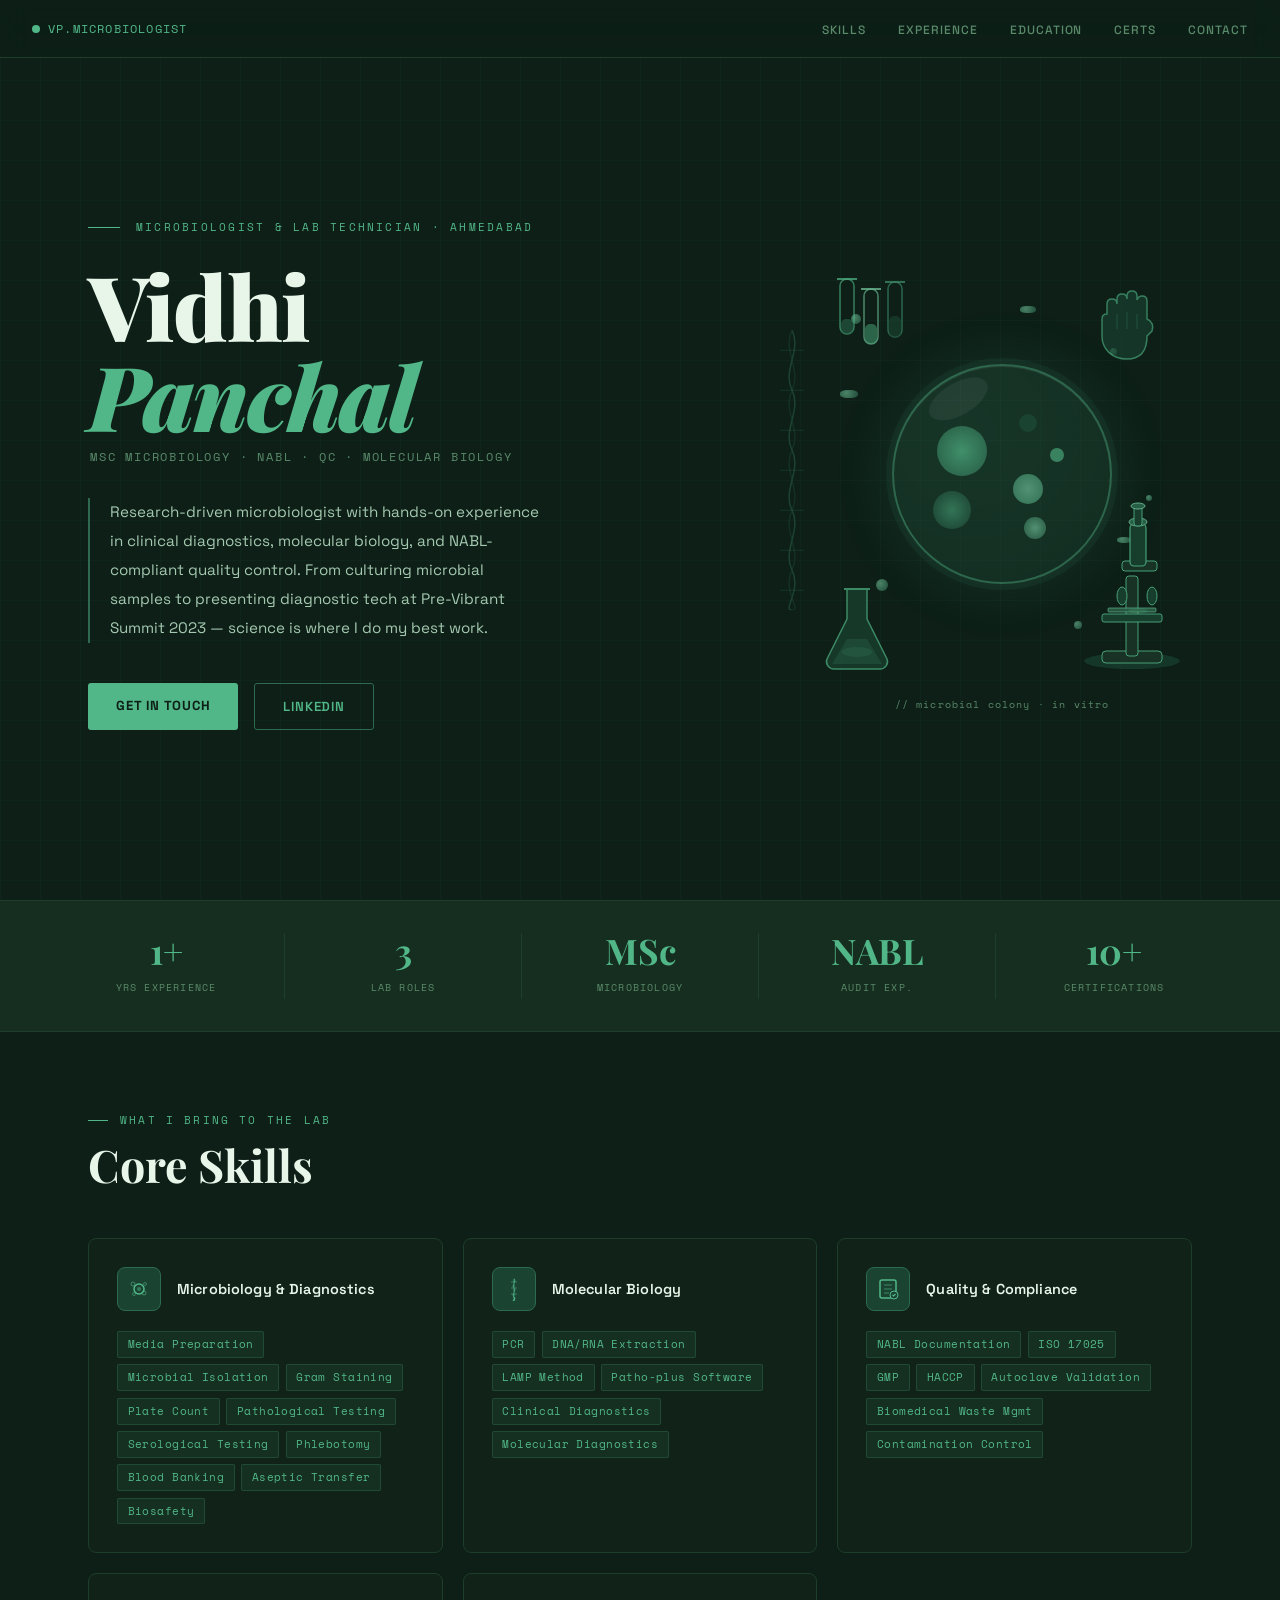
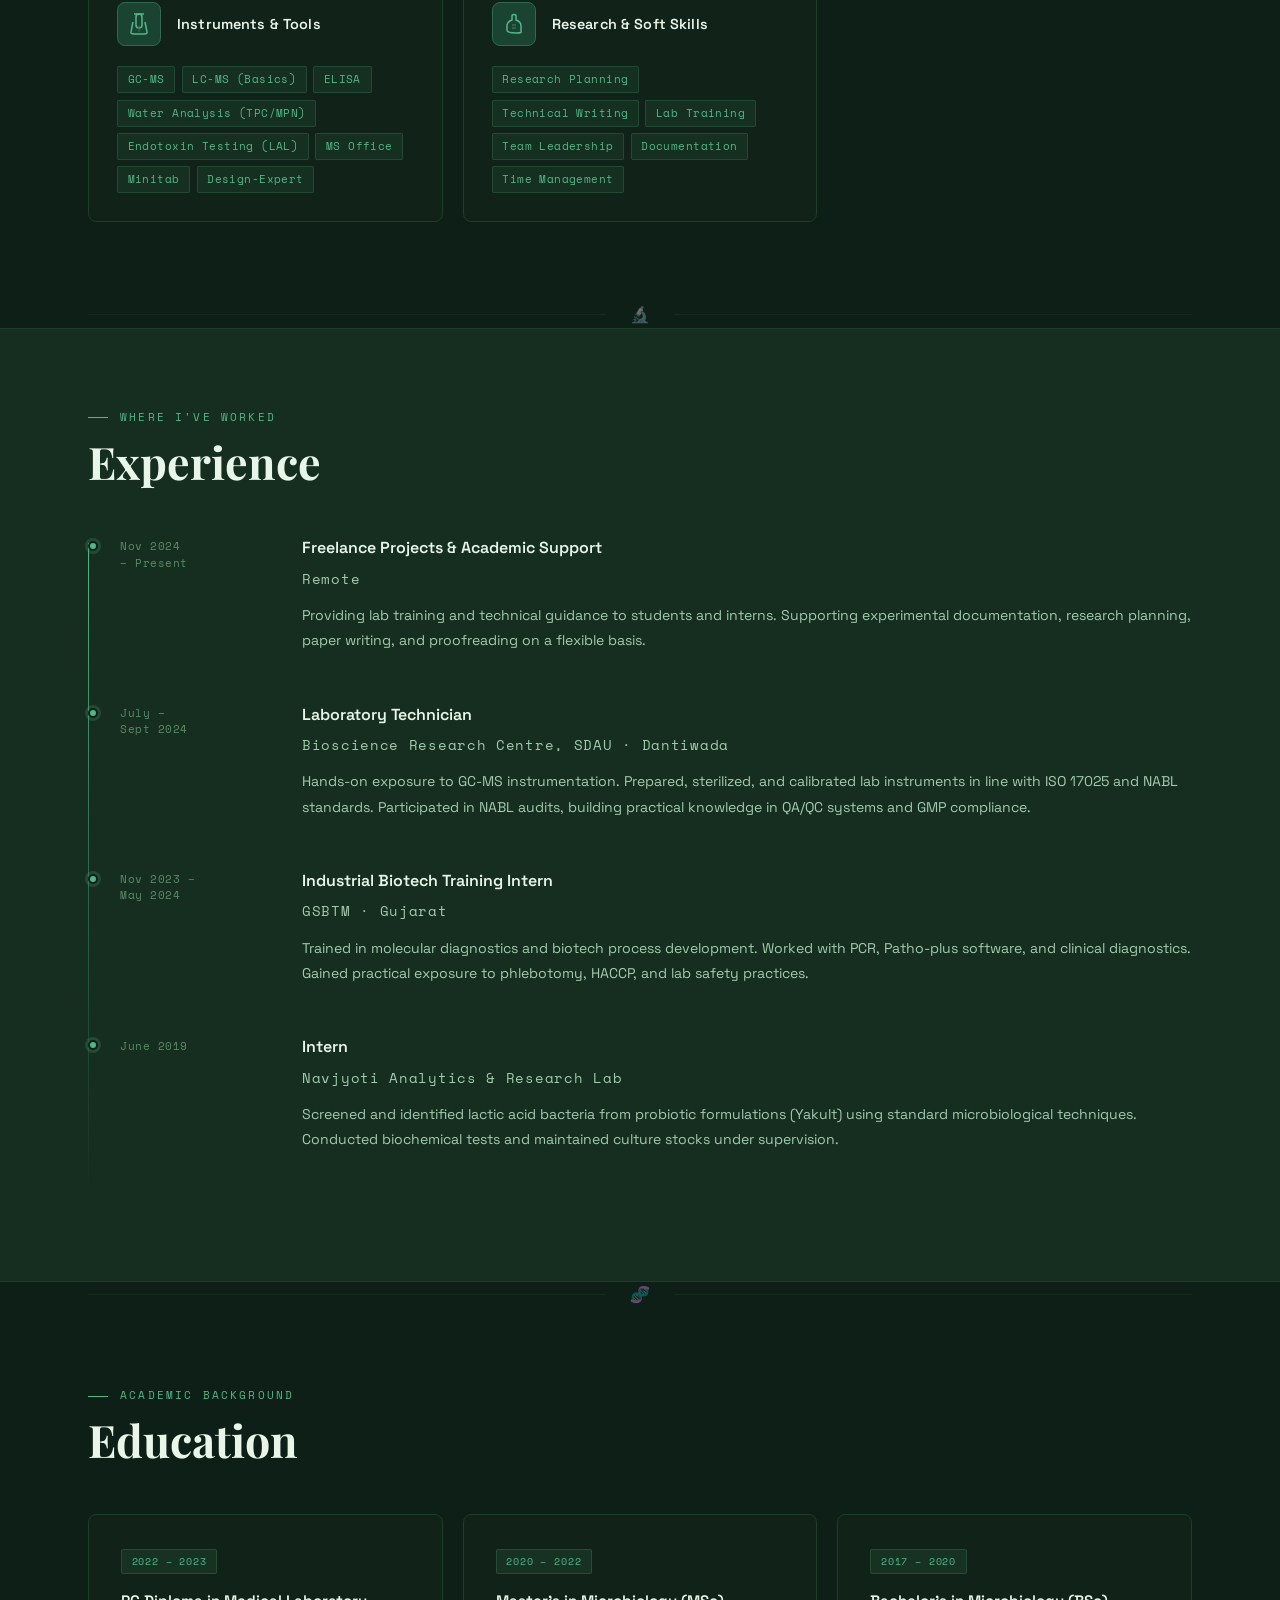
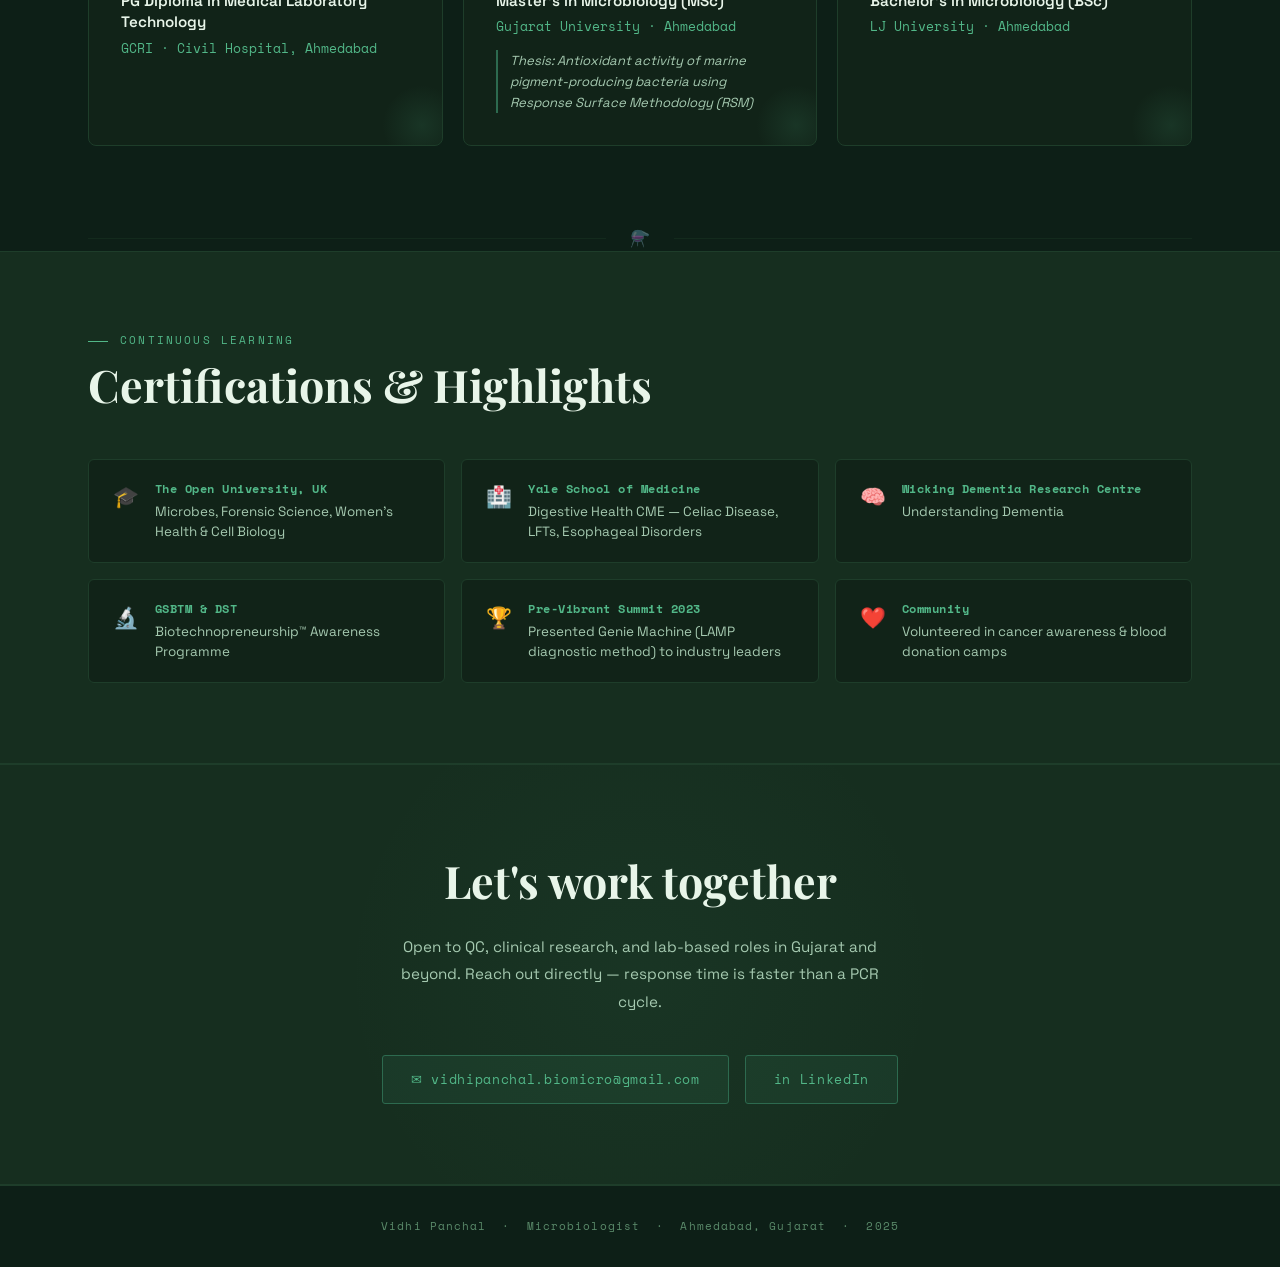
==== index.html @ 74fc14da "Rename Index.html to index.html" ====
<!DOCTYPE html>
<html lang="en">
<head>
  <meta charset="UTF-8" />
  <meta name="viewport" content="width=device-width, initial-scale=1.0"/>
  <title>Vidhi Panchal | Microbiologist</title>
  <link href="https://fonts.googleapis.com/css2?family=Playfair+Display:ital,wght@0,700;0,900;1,700&family=Space+Grotesk:wght@300;400;500;600&family=Space+Mono:wght@400;700&display=swap" rel="stylesheet"/>
  <style>
    *, *::before, *::after { box-sizing: border-box; margin: 0; padding: 0; }

    :root {
      --bg: #0D1F17;
      --bg2: #112318;
      --surface: #162E1F;
      --surface2: #1C3828;
      --ink: #E8F5E9;
      --ink-soft: #A5C9B0;
      --ink-muted: #5A8A6A;
      --accent: #52B788;
      --accent-bright: #74C69D;
      --accent-dim: #2D6A4F;
      --accent-pale: #1B4332;
      --gold: #B8860B;
      --rule: #1E3D2A;
      --mono: 'Space Mono', monospace;
      --serif: 'Playfair Display', serif;
      --sans: 'Space Grotesk', sans-serif;
    }

    html { scroll-behavior: smooth; }

    body {
      font-family: var(--sans);
      background: var(--bg);
      color: var(--ink);
      line-height: 1.6;
      font-size: 16px;
      overflow-x: hidden;
    }

    /* ── MICROSCOPE GRID BACKGROUND ── */
    body::before {
      content: '';
      position: fixed;
      inset: 0;
      background-image:
        linear-gradient(rgba(82,183,136,0.04) 1px, transparent 1px),
        linear-gradient(90deg, rgba(82,183,136,0.04) 1px, transparent 1px);
      background-size: 40px 40px;
      pointer-events: none;
      z-index: 0;
    }

    * { position: relative; z-index: 1; }

    /* ── NAV ── */
    nav {
      position: fixed;
      top: 0; left: 0; right: 0;
      z-index: 200;
      background: rgba(13, 31, 23, 0.92);
      backdrop-filter: blur(16px);
      border-bottom: 1px solid var(--rule);
      padding: 0 2rem;
      height: 58px;
      display: flex;
      align-items: center;
      justify-content: space-between;
    }

    .nav-logo {
      font-family: var(--mono);
      font-size: 0.75rem;
      color: var(--accent);
      letter-spacing: 0.1em;
      display: flex;
      align-items: center;
      gap: 0.5rem;
    }

    .nav-logo-dot {
      width: 8px; height: 8px;
      border-radius: 50%;
      background: var(--accent);
      animation: blink 2s ease-in-out infinite;
    }

    @keyframes blink {
      0%,100% { opacity: 1; }
      50% { opacity: 0.2; }
    }

    .nav-links {
      display: flex;
      gap: 2rem;
      list-style: none;
    }

    .nav-links a {
      font-size: 0.75rem;
      font-weight: 500;
      color: var(--ink-muted);
      text-decoration: none;
      letter-spacing: 0.08em;
      text-transform: uppercase;
      transition: color 0.2s;
    }

    .nav-links a:hover { color: var(--accent); }

    /* ── HERO ── */
    .hero {
      min-height: 100vh;
      display: flex;
      align-items: center;
      padding: 7rem 3rem 4rem;
      max-width: 1200px;
      margin: 0 auto;
      gap: 5rem;
    }

    .hero-left { flex: 1; }

    .hero-eyebrow {
      font-family: var(--mono);
      font-size: 0.7rem;
      color: var(--accent);
      letter-spacing: 0.2em;
      text-transform: uppercase;
      margin-bottom: 1.5rem;
      display: flex;
      align-items: center;
      gap: 1rem;
    }

    .hero-eyebrow-line {
      width: 32px; height: 1px;
      background: var(--accent);
    }

    .hero h1 {
      font-family: var(--serif);
      font-size: clamp(3.5rem, 7vw, 6rem);
      line-height: 1.0;
      color: var(--ink);
      margin-bottom: 0.5rem;
      letter-spacing: -0.02em;
      font-weight: 900;
    }

    .hero h1 em {
      font-style: italic;
      color: var(--accent);
    }

    .hero-subtitle {
      font-family: var(--mono);
      font-size: 0.75rem;
      color: var(--ink-muted);
      letter-spacing: 0.15em;
      text-transform: uppercase;
      margin-bottom: 2rem;
      padding-left: 2px;
    }

    .hero-bio {
      font-size: 0.95rem;
      color: var(--ink-soft);
      max-width: 460px;
      line-height: 1.9;
      margin-bottom: 2.5rem;
      border-left: 2px solid var(--accent-dim);
      padding-left: 1.25rem;
    }

    .hero-cta {
      display: flex;
      gap: 1rem;
      flex-wrap: wrap;
    }

    .btn-primary {
      background: var(--accent);
      color: #0D1F17;
      padding: 0.75rem 1.75rem;
      border-radius: 3px;
      text-decoration: none;
      font-size: 0.82rem;
      font-weight: 700;
      letter-spacing: 0.06em;
      text-transform: uppercase;
      transition: background 0.2s, transform 0.15s;
    }

    .btn-primary:hover { background: var(--accent-bright); transform: translateY(-2px); }

    .btn-ghost {
      border: 1.5px solid var(--accent-dim);
      color: var(--accent);
      padding: 0.75rem 1.75rem;
      border-radius: 3px;
      text-decoration: none;
      font-size: 0.82rem;
      font-weight: 600;
      letter-spacing: 0.06em;
      text-transform: uppercase;
      transition: border-color 0.2s, background 0.2s;
    }

    .btn-ghost:hover { border-color: var(--accent); background: rgba(82,183,136,0.08); }

    /* ── HERO RIGHT - LAB SCENE ── */
    .hero-right {
      flex: 0 0 380px;
      display: flex;
      align-items: center;
      justify-content: center;
    }

    .lab-scene {
      width: 360px;
      height: 420px;
      position: relative;
    }

    /* ── FLOATING BACTERIA ── */
    .bacteria-field {
      position: absolute;
      inset: 0;
      pointer-events: none;
    }

    .bact {
      position: absolute;
      border-radius: 50%;
      background: radial-gradient(circle at 35% 35%, var(--accent-bright), var(--accent-dim));
      opacity: 0.6;
      animation: floatBact linear infinite;
    }

    @keyframes floatBact {
      0%   { transform: translate(0,0) rotate(0deg); }
      25%  { transform: translate(8px,-12px) rotate(90deg); }
      50%  { transform: translate(-6px,-20px) rotate(180deg); }
      75%  { transform: translate(-10px,-8px) rotate(270deg); }
      100% { transform: translate(0,0) rotate(360deg); }
    }

    /* Cocci (round) */
    .bact-cocci { border-radius: 50%; }
    /* Bacilli (rod-shaped) */
    .bact-bacilli { border-radius: 40%; }

    /* ── MAIN PETRI ── */
    .petri-main {
      position: absolute;
      top: 50%; left: 50%;
      transform: translate(-50%, -50%);
      width: 220px; height: 220px;
    }

    .petri-glass {
      width: 220px; height: 220px;
      border-radius: 50%;
      background: radial-gradient(circle at 35% 30%,
        rgba(82,183,136,0.15),
        rgba(45,106,79,0.25) 50%,
        rgba(27,67,50,0.4));
      border: 2px solid rgba(82,183,136,0.4);
      box-shadow:
        0 0 0 6px rgba(82,183,136,0.06),
        0 0 60px rgba(82,183,136,0.15),
        inset 0 1px 0 rgba(255,255,255,0.08);
      position: relative;
      overflow: hidden;
    }

    .petri-glass::before {
      content: '';
      position: absolute;
      top: 8%; left: 15%;
      width: 30%; height: 15%;
      background: rgba(255,255,255,0.06);
      border-radius: 50%;
      transform: rotate(-30deg);
    }

    /* colonies inside petri */
    .col {
      position: absolute;
      border-radius: 50%;
      animation: colonyPulse ease-in-out infinite;
    }

    @keyframes colonyPulse {
      0%,100% { transform: scale(1); opacity: 0.75; }
      50% { transform: scale(1.15); opacity: 1; }
    }

    /* ── MICROSCOPE SVG ── */
    .microscope-wrap {
      position: absolute;
      bottom: 0; right: -10px;
      opacity: 0.85;
    }

    /* ── TEST TUBE ── */
    .test-tube-wrap {
      position: absolute;
      top: 10px; left: 10px;
      opacity: 0.9;
    }

    /* ── GLOVE ── */
    .glove-wrap {
      position: absolute;
      top: 20px; right: 20px;
      opacity: 0.75;
    }

    /* ── DNA STRAND (side decoration) ── */
    .dna-wrap {
      position: absolute;
      left: -50px;
      top: 50%;
      transform: translateY(-50%);
      opacity: 0.4;
    }

    /* ── STAT STRIP ── */
    .highlight-strip {
      background: var(--surface);
      border-top: 1px solid var(--rule);
      border-bottom: 1px solid var(--rule);
      padding: 2rem 3rem;
      display: flex;
      gap: 0;
      justify-content: center;
      overflow: hidden;
    }

    .stat {
      text-align: center;
      padding: 0 3rem;
      border-right: 1px solid var(--rule);
      flex: 1;
    }

    .stat:last-child { border-right: none; }

    .stat-number {
      font-family: var(--serif);
      font-size: 2.2rem;
      color: var(--accent);
      display: block;
      font-weight: 700;
      line-height: 1;
      margin-bottom: 0.3rem;
    }

    .stat-label {
      font-family: var(--mono);
      font-size: 0.62rem;
      color: var(--ink-muted);
      letter-spacing: 0.12em;
      text-transform: uppercase;
    }

    /* ── SECTIONS ── */
    section {
      padding: 5rem 3rem;
      max-width: 1200px;
      margin: 0 auto;
    }

    .section-eyebrow {
      font-family: var(--mono);
      font-size: 0.68rem;
      color: var(--accent);
      letter-spacing: 0.2em;
      text-transform: uppercase;
      margin-bottom: 0.6rem;
      display: flex;
      align-items: center;
      gap: 0.75rem;
    }

    .section-eyebrow::before {
      content: '';
      width: 20px; height: 1px;
      background: var(--accent);
      display: inline-block;
    }

    .section-title {
      font-family: var(--serif);
      font-size: clamp(2rem, 4vw, 2.8rem);
      line-height: 1.15;
      margin-bottom: 3rem;
      color: var(--ink);
      font-weight: 700;
    }

    .section-bg {
      background: var(--surface);
      border-top: 1px solid var(--rule);
      border-bottom: 1px solid var(--rule);
    }

    /* ── SKILLS ── */
    .skills-grid {
      display: grid;
      grid-template-columns: repeat(auto-fit, minmax(290px, 1fr));
      gap: 1.25rem;
    }

    .skill-card {
      background: var(--bg2);
      border: 1px solid var(--rule);
      border-radius: 8px;
      padding: 1.75rem;
      transition: border-color 0.25s, transform 0.2s, box-shadow 0.25s;
      overflow: hidden;
      position: relative;
    }

    .skill-card::before {
      content: '';
      position: absolute;
      top: 0; left: 0; right: 0;
      height: 2px;
      background: linear-gradient(90deg, var(--accent-dim), var(--accent));
      transform: scaleX(0);
      transform-origin: left;
      transition: transform 0.3s;
    }

    .skill-card:hover {
      border-color: var(--accent-dim);
      transform: translateY(-3px);
      box-shadow: 0 8px 30px rgba(82,183,136,0.12);
    }

    .skill-card:hover::before { transform: scaleX(1); }

    .skill-card-header {
      display: flex;
      align-items: center;
      gap: 1rem;
      margin-bottom: 1.25rem;
    }

    .skill-icon-box {
      width: 44px; height: 44px;
      border-radius: 8px;
      background: var(--accent-pale);
      border: 1px solid var(--accent-dim);
      display: flex;
      align-items: center;
      justify-content: center;
      flex-shrink: 0;
    }

    .skill-card h3 {
      font-size: 0.9rem;
      font-weight: 600;
      color: var(--ink);
      letter-spacing: 0.01em;
    }

    .skill-tags {
      display: flex;
      flex-wrap: wrap;
      gap: 0.4rem;
    }

    .tag {
      font-family: var(--mono);
      font-size: 0.66rem;
      background: rgba(82,183,136,0.08);
      color: var(--accent);
      border: 1px solid rgba(82,183,136,0.2);
      padding: 0.25rem 0.6rem;
      border-radius: 2px;
      letter-spacing: 0.04em;
    }

    /* ── TIMELINE ── */
    .timeline {
      display: flex;
      flex-direction: column;
      gap: 0;
      position: relative;
      padding-left: 2rem;
    }

    .timeline::before {
      content: '';
      position: absolute;
      left: 0; top: 8px; bottom: 8px;
      width: 1px;
      background: linear-gradient(to bottom, var(--accent), var(--accent-dim), transparent);
    }

    .timeline-item {
      display: grid;
      grid-template-columns: 150px 1fr;
      gap: 2rem;
      padding-bottom: 3rem;
      position: relative;
    }

    .timeline-item::before {
      content: '';
      position: absolute;
      left: -2rem;
      top: 6px;
      width: 10px; height: 10px;
      border-radius: 50%;
      background: var(--accent);
      border: 2px solid var(--bg);
      box-shadow: 0 0 0 3px rgba(82,183,136,0.2);
    }

    .timeline-date {
      font-family: var(--mono);
      font-size: 0.68rem;
      color: var(--ink-muted);
      padding-top: 0.2rem;
      letter-spacing: 0.05em;
      line-height: 1.5;
    }

    .timeline-content h3 {
      font-size: 1rem;
      font-weight: 600;
      color: var(--ink);
      margin-bottom: 0.3rem;
    }

    .timeline-org {
      font-size: 0.8rem;
      color: var(--accent);
      font-weight: 500;
      margin-bottom: 0.75rem;
      font-family: var(--mono);
      letter-spacing: 0.05em;
    }

    .timeline-content p {
      font-size: 0.88rem;
      color: var(--ink-soft);
      line-height: 1.8;
    }

    /* ── EDUCATION ── */
    .edu-grid {
      display: grid;
      grid-template-columns: repeat(auto-fit, minmax(290px, 1fr));
      gap: 1.25rem;
    }

    .edu-card {
      background: var(--bg2);
      border: 1px solid var(--rule);
      border-radius: 8px;
      padding: 2rem;
      position: relative;
      overflow: hidden;
      transition: border-color 0.25s, transform 0.2s;
    }

    .edu-card:hover {
      border-color: var(--accent-dim);
      transform: translateY(-2px);
    }

    .edu-card-accent {
      position: absolute;
      bottom: 0; right: 0;
      width: 80px; height: 80px;
      border-radius: 50%;
      background: radial-gradient(circle, rgba(82,183,136,0.12), transparent 70%);
      transform: translate(20px, 20px);
    }

    .edu-year-badge {
      font-family: var(--mono);
      font-size: 0.65rem;
      color: var(--accent);
      background: rgba(82,183,136,0.1);
      border: 1px solid rgba(82,183,136,0.2);
      padding: 0.2rem 0.6rem;
      border-radius: 2px;
      display: inline-block;
      margin-bottom: 1rem;
      letter-spacing: 0.08em;
    }

    .edu-degree {
      font-size: 0.95rem;
      font-weight: 600;
      color: var(--ink);
      margin-bottom: 0.4rem;
      line-height: 1.4;
    }

    .edu-institute {
      font-size: 0.8rem;
      color: var(--accent);
      font-weight: 500;
      margin-bottom: 0.75rem;
      font-family: var(--mono);
    }

    .edu-note {
      font-size: 0.82rem;
      color: var(--ink-soft);
      font-style: italic;
      line-height: 1.6;
      border-left: 2px solid var(--accent-dim);
      padding-left: 0.75rem;
      margin-top: 0.75rem;
    }

    /* ── CERTS ── */
    .cert-list {
      display: grid;
      grid-template-columns: repeat(auto-fit, minmax(280px, 1fr));
      gap: 1rem;
    }

    .cert-item {
      background: var(--bg2);
      border: 1px solid var(--rule);
      border-radius: 6px;
      padding: 1.25rem 1.5rem;
      display: flex;
      align-items: flex-start;
      gap: 1rem;
      transition: border-color 0.2s;
    }

    .cert-item:hover { border-color: var(--accent-dim); }

    .cert-icon {
      font-size: 1.3rem;
      flex-shrink: 0;
      margin-top: 0.1rem;
    }

    .cert-item strong {
      display: block;
      font-size: 0.78rem;
      color: var(--accent);
      font-family: var(--mono);
      margin-bottom: 0.2rem;
      letter-spacing: 0.04em;
    }

    .cert-item p {
      font-size: 0.84rem;
      color: var(--ink-soft);
      line-height: 1.5;
    }

    /* ── CONTACT ── */
    .contact-section {
      background: var(--surface);
      border-top: 1px solid var(--rule);
      border-bottom: 1px solid var(--rule);
      padding: 5rem 3rem;
      text-align: center;
      position: relative;
      overflow: hidden;
    }

    .contact-section::before {
      content: '';
      position: absolute;
      top: 50%; left: 50%;
      transform: translate(-50%,-50%);
      width: 600px; height: 600px;
      border-radius: 50%;
      background: radial-gradient(circle, rgba(82,183,136,0.05), transparent 70%);
      pointer-events: none;
    }

    .contact-section h2 {
      font-family: var(--serif);
      font-size: clamp(2rem, 4vw, 2.8rem);
      margin-bottom: 1rem;
      color: var(--ink);
    }

    .contact-section p {
      color: var(--ink-soft);
      font-size: 0.95rem;
      margin-bottom: 2.5rem;
      max-width: 480px;
      margin-left: auto;
      margin-right: auto;
      line-height: 1.8;
    }

    .contact-links {
      display: flex;
      gap: 1rem;
      justify-content: center;
      flex-wrap: wrap;
    }

    .contact-link {
      background: rgba(82,183,136,0.08);
      border: 1px solid var(--accent-dim);
      color: var(--accent);
      padding: 0.8rem 1.75rem;
      border-radius: 3px;
      text-decoration: none;
      font-size: 0.82rem;
      font-weight: 500;
      font-family: var(--mono);
      letter-spacing: 0.05em;
      transition: background 0.2s, border-color 0.2s;
    }

    .contact-link:hover {
      background: rgba(82,183,136,0.15);
      border-color: var(--accent);
    }

    /* ── FOOTER ── */
    footer {
      text-align: center;
      padding: 2rem;
      font-family: var(--mono);
      font-size: 0.68rem;
      color: var(--ink-muted);
      letter-spacing: 0.1em;
      border-top: 1px solid var(--rule);
    }

    /* ── SECTION DIVIDER ── */
    .lab-divider {
      display: flex;
      align-items: center;
      gap: 1.5rem;
      padding: 0 3rem;
      max-width: 1200px;
      margin: 0 auto;
      opacity: 0.4;
    }

    .lab-divider-line { flex: 1; height: 1px; background: var(--rule); }
    .lab-divider-icon { font-size: 1rem; }

    /* ── SCROLL FADE IN ── */
    .fade-in {
      opacity: 0;
      transform: translateY(20px);
      transition: opacity 0.6s ease, transform 0.6s ease;
    }
    .fade-in.visible {
      opacity: 1;
      transform: translateY(0);
    }

    /* ── RESPONSIVE ── */
    @media (max-width: 768px) {
      .hero { flex-direction: column; text-align: center; gap: 2rem; padding: 5rem 1.5rem 3rem; }
      .hero-bio { margin: 0 auto 2rem; border-left: none; border-top: 2px solid var(--accent-dim); padding: 1rem 0 0; }
      .hero-cta { justify-content: center; }
      .hero-right { flex: none; }
      .hero-eyebrow { justify-content: center; }
      .timeline { padding-left: 1rem; }
      .timeline-item { grid-template-columns: 1fr; gap: 0.5rem; }
      .timeline-item::before { left: -1rem; }
      .nav-links { display: none; }
      section { padding: 3rem 1.5rem; }
      .highlight-strip { padding: 1.5rem; flex-wrap: wrap; }
      .stat { border-right: none; border-bottom: 1px solid var(--rule); padding: 1rem; flex: 1 0 40%; }
      .stat:last-child { border-bottom: none; }
    }

    @media (prefers-reduced-motion: reduce) {
      .bact, .col { animation: none; }
    }
  </style>
</head>
<body>

  <!-- NAV -->
  <nav>
    <span class="nav-logo">
      <span class="nav-logo-dot"></span>
      VP.MICROBIOLOGIST
    </span>
    <ul class="nav-links">
      <li><a href="#skills">Skills</a></li>
      <li><a href="#experience">Experience</a></li>
      <li><a href="#education">Education</a></li>
      <li><a href="#certifications">Certs</a></li>
      <li><a href="#contact">Contact</a></li>
    </ul>
  </nav>

  <!-- HERO -->
  <div class="hero">
    <div class="hero-left">
      <p class="hero-eyebrow">
        <span class="hero-eyebrow-line"></span>
        Microbiologist &amp; Lab Technician · Ahmedabad
      </p>
      <h1>Vidhi<br><em>Panchal</em></h1>
      <p class="hero-subtitle">MSc Microbiology · NABL · QC · Molecular Biology</p>
      <p class="hero-bio">
        Research-driven microbiologist with hands-on experience in clinical diagnostics,
        molecular biology, and NABL-compliant quality control. From culturing microbial
        samples to presenting diagnostic tech at Pre-Vibrant Summit 2023 — science is where I do my best work.
      </p>
      <div class="hero-cta">
        <a href="mailto:vidhipanchal.biomicro@gmail.com" class="btn-primary">Get in Touch</a>
        <a href="https://www.linkedin.com/in/vidhi-panchal-b1864716b" target="_blank" class="btn-ghost">LinkedIn</a>
      </div>
    </div>

    <!-- LAB SCENE -->
    <div class="hero-right">
      <div class="lab-scene">

        <!-- Floating bacteria field -->
        <div class="bacteria-field">
          <div class="bact bact-cocci" style="width:10px;height:10px;top:12%;left:8%;animation-duration:7s;animation-delay:0s;"></div>
          <div class="bact bact-cocci" style="width:7px;height:7px;top:20%;left:80%;animation-duration:9s;animation-delay:1s;"></div>
          <div class="bact bact-cocci" style="width:12px;height:12px;top:75%;left:15%;animation-duration:8s;animation-delay:2s;"></div>
          <div class="bact bact-cocci" style="width:8px;height:8px;top:85%;left:70%;animation-duration:11s;animation-delay:0.5s;"></div>
          <div class="bact bact-cocci" style="width:6px;height:6px;top:55%;left:90%;animation-duration:6s;animation-delay:3s;"></div>
          <div class="bact bact-bacilli" style="width:18px;height:8px;top:30%;left:5%;animation-duration:10s;animation-delay:1.5s;"></div>
          <div class="bact bact-bacilli" style="width:14px;height:6px;top:65%;left:82%;animation-duration:8.5s;animation-delay:2.5s;"></div>
          <div class="bact bact-bacilli" style="width:16px;height:7px;top:10%;left:55%;animation-duration:12s;animation-delay:0.8s;"></div>
        </div>

        <!-- DNA strand left -->
        <div class="dna-wrap">
          <svg width="40" height="280" viewBox="0 0 40 280" fill="none" xmlns="http://www.w3.org/2000/svg">
            <path d="M20 0 C30 20, 10 40, 20 60 C30 80, 10 100, 20 120 C30 140, 10 160, 20 180 C30 200, 10 220, 20 240 C30 260, 10 280, 20 280" stroke="#52B788" stroke-width="1.5" fill="none" opacity="0.6"/>
            <path d="M20 0 C10 20, 30 40, 20 60 C10 80, 30 100, 20 120 C10 140, 30 160, 20 180 C10 200, 30 220, 20 240 C10 260, 30 280, 20 280" stroke="#2D6A4F" stroke-width="1.5" fill="none" opacity="0.6"/>
            <line x1="8" y1="20" x2="32" y2="20" stroke="#52B788" stroke-width="1" opacity="0.4"/>
            <line x1="8" y1="60" x2="32" y2="60" stroke="#52B788" stroke-width="1" opacity="0.4"/>
            <line x1="8" y1="100" x2="32" y2="100" stroke="#52B788" stroke-width="1" opacity="0.4"/>
            <line x1="8" y1="140" x2="32" y2="140" stroke="#52B788" stroke-width="1" opacity="0.4"/>
            <line x1="8" y1="180" x2="32" y2="180" stroke="#52B788" stroke-width="1" opacity="0.4"/>
            <line x1="8" y1="220" x2="32" y2="220" stroke="#52B788" stroke-width="1" opacity="0.4"/>
            <line x1="8" y1="260" x2="32" y2="260" stroke="#52B788" stroke-width="1" opacity="0.4"/>
          </svg>
        </div>

        <!-- Test tubes top left -->
        <div class="test-tube-wrap">
          <svg width="80" height="100" viewBox="0 0 80 100" fill="none" xmlns="http://www.w3.org/2000/svg">
            <!-- tube 1 -->
            <rect x="8" y="5" width="14" height="55" rx="7" fill="none" stroke="#52B788" stroke-width="1.5" opacity="0.7"/>
            <rect x="9" y="45" width="12" height="15" rx="5" fill="#2D6A4F" opacity="0.6"/>
            <line x1="5" y1="5" x2="25" y2="5" stroke="#52B788" stroke-width="2" opacity="0.8"/>
            <!-- tube 2 -->
            <rect x="32" y="15" width="14" height="55" rx="7" fill="none" stroke="#74C69D" stroke-width="1.5" opacity="0.7"/>
            <rect x="33" y="50" width="12" height="20" rx="5" fill="#52B788" opacity="0.5"/>
            <line x1="29" y1="15" x2="49" y2="15" stroke="#74C69D" stroke-width="2" opacity="0.8"/>
            <!-- tube 3 -->
            <rect x="56" y="8" width="14" height="55" rx="7" fill="none" stroke="#40916C" stroke-width="1.5" opacity="0.7"/>
            <rect x="57" y="42" width="12" height="21" rx="5" fill="#1B4332" opacity="0.7"/>
            <line x1="53" y1="8" x2="73" y2="8" stroke="#40916C" stroke-width="2" opacity="0.8"/>
          </svg>
        </div>

        <!-- Lab glove top right -->
        <div class="glove-wrap">
          <svg width="70" height="80" viewBox="0 0 70 80" fill="none" xmlns="http://www.w3.org/2000/svg">
            <path d="M35 75 C20 75, 10 65, 10 52 L10 35 C10 32, 12 30, 15 30 L15 20 C15 17, 17 15, 20 15 C23 15, 25 17, 25 20 L25 15 C25 12, 27 10, 30 10 C33 10, 35 12, 35 15 L35 12 C35 9, 37 7, 40 7 C43 7, 45 9, 45 12 L45 16 C46 13, 48 12, 50 12 C53 12, 55 14, 55 17 L55 35 C60 37, 62 42, 60 47 L55 52 C55 65, 50 75, 35 75Z" fill="#1B4332" stroke="#52B788" stroke-width="1.5" opacity="0.85"/>
            <line x1="25" y1="30" x2="25" y2="45" stroke="#52B788" stroke-width="0.8" opacity="0.4"/>
            <line x1="35" y1="28" x2="35" y2="45" stroke="#52B788" stroke-width="0.8" opacity="0.4"/>
            <line x1="45" y1="30" x2="45" y2="45" stroke="#52B788" stroke-width="0.8" opacity="0.4"/>
          </svg>
        </div>

        <!-- Main petri dish center -->
        <div class="petri-main">
          <div class="petri-glass">
            <div class="col" style="width:50px;height:50px;background:radial-gradient(circle,#52B788,#2D6A4F);top:28%;left:20%;animation-duration:3.5s;opacity:0.7;"></div>
            <div class="col" style="width:30px;height:30px;background:radial-gradient(circle,#74C69D,#40916C);top:50%;left:55%;animation-duration:4s;animation-delay:0.8s;opacity:0.65;"></div>
            <div class="col" style="width:18px;height:18px;background:#1B4332;top:22%;left:58%;animation-duration:5s;animation-delay:1.5s;"></div>
            <div class="col" style="width:38px;height:38px;background:radial-gradient(circle,#40916C,#1B4332);top:58%;left:18%;animation-duration:3s;animation-delay:2s;opacity:0.7;"></div>
            <div class="col" style="width:14px;height:14px;background:#52B788;top:38%;left:72%;animation-duration:4.5s;animation-delay:0.4s;opacity:0.6;"></div>
            <div class="col" style="width:22px;height:22px;background:radial-gradient(circle,#74C69D,#2D6A4F);top:70%;left:60%;animation-duration:3.8s;animation-delay:1.2s;opacity:0.65;"></div>
          </div>
        </div>

        <!-- Microscope bottom right -->
        <div class="microscope-wrap">
          <svg width="120" height="180" viewBox="0 0 120 180" fill="none" xmlns="http://www.w3.org/2000/svg">
            <!-- base -->
            <ellipse cx="60" cy="165" rx="48" ry="8" fill="#1B4332" opacity="0.8"/>
            <rect x="30" y="155" width="60" height="12" rx="4" fill="#1C3828" stroke="#52B788" stroke-width="1"/>
            <!-- arm/pillar -->
            <rect x="54" y="80" width="12" height="80" rx="3" fill="#1C3828" stroke="#52B788" stroke-width="1"/>
            <!-- stage -->
            <rect x="30" y="118" width="60" height="8" rx="2" fill="#1B4332" stroke="#52B788" stroke-width="1"/>
            <!-- specimen slide -->
            <rect x="36" y="112" width="48" height="4" rx="1" fill="#2D6A4F" stroke="#74C69D" stroke-width="0.8" opacity="0.9"/>
            <!-- arm head -->
            <rect x="50" y="65" width="35" height="10" rx="3" fill="#1C3828" stroke="#52B788" stroke-width="1"/>
            <!-- objective lens barrel -->
            <rect x="58" y="28" width="16" height="42" rx="4" fill="#1B4332" stroke="#52B788" stroke-width="1.2"/>
            <!-- objective tip -->
            <ellipse cx="66" cy="26" rx="9" ry="4" fill="#2D6A4F" stroke="#74C69D" stroke-width="1"/>
            <!-- eyepiece -->
            <rect x="62" y="10" width="8" height="20" rx="3" fill="#1B4332" stroke="#52B788" stroke-width="1"/>
            <ellipse cx="66" cy="10" rx="7" ry="3" fill="#2D6A4F" stroke="#74C69D" stroke-width="1"/>
            <!-- focus knob -->
            <ellipse cx="50" cy="100" rx="5" ry="9" fill="#1B4332" stroke="#52B788" stroke-width="1"/>
            <ellipse cx="80" cy="100" rx="5" ry="9" fill="#1B4332" stroke="#52B788" stroke-width="1"/>
            <!-- light glow under objective -->
            <ellipse cx="66" cy="115" rx="10" ry="3" fill="#52B788" opacity="0.25"/>
          </svg>
        </div>

        <!-- Erlenmeyer flask bottom left -->
        <svg style="position:absolute;bottom:10px;left:0;opacity:0.7;" width="70" height="90" viewBox="0 0 70 90" fill="none" xmlns="http://www.w3.org/2000/svg">
          <path d="M25 5 L25 35 L5 75 C3 80, 7 85, 12 85 L58 85 C63 85, 67 80, 65 75 L45 35 L45 5 Z" fill="#1B4332" stroke="#52B788" stroke-width="1.5"/>
          <path d="M25 55 L10 80 L60 80 L45 55 Z" fill="#2D6A4F" opacity="0.6"/>
          <line x1="22" y1="5" x2="48" y2="5" stroke="#52B788" stroke-width="2"/>
          <ellipse cx="35" cy="68" rx="15" ry="5" fill="#52B788" opacity="0.2"/>
        </svg>

        <!-- Petri label -->
        <div style="position:absolute;bottom:-28px;left:50%;transform:translateX(-50%);font-family:var(--mono);font-size:0.6rem;color:var(--ink-muted);letter-spacing:0.12em;white-space:nowrap;">
          // microbial colony · in vitro
        </div>

      </div>
    </div>
  </div>

  <!-- STAT STRIP -->
  <div class="highlight-strip">
    <div class="stat fade-in">
      <span class="stat-number">1+</span>
      <span class="stat-label">Yrs Experience</span>
    </div>
    <div class="stat fade-in">
      <span class="stat-number">3</span>
      <span class="stat-label">Lab Roles</span>
    </div>
    <div class="stat fade-in">
      <span class="stat-number">MSc</span>
      <span class="stat-label">Microbiology</span>
    </div>
    <div class="stat fade-in">
      <span class="stat-number">NABL</span>
      <span class="stat-label">Audit Exp.</span>
    </div>
    <div class="stat fade-in">
      <span class="stat-number">10+</span>
      <span class="stat-label">Certifications</span>
    </div>
  </div>

  <!-- SKILLS -->
  <section id="skills">
    <p class="section-eyebrow">What I bring to the lab</p>
    <h2 class="section-title">Core Skills</h2>
    <div class="skills-grid">

      <div class="skill-card fade-in">
        <div class="skill-card-header">
          <div class="skill-icon-box">
            <svg width="24" height="24" viewBox="0 0 24 24" fill="none">
              <circle cx="12" cy="12" r="5" stroke="#52B788" stroke-width="1.5"/>
              <circle cx="12" cy="12" r="2" fill="#52B788" opacity="0.5"/>
              <circle cx="6" cy="7" r="2" stroke="#52B788" stroke-width="1" opacity="0.6"/>
              <circle cx="18" cy="7" r="1.5" stroke="#52B788" stroke-width="1" opacity="0.5"/>
              <circle cx="7" cy="17" r="1.5" stroke="#52B788" stroke-width="1" opacity="0.5"/>
              <circle cx="17" cy="16" r="2" stroke="#52B788" stroke-width="1" opacity="0.6"/>
            </svg>
          </div>
          <h3>Microbiology & Diagnostics</h3>
        </div>
        <div class="skill-tags">
          <span class="tag">Media Preparation</span><span class="tag">Microbial Isolation</span>
          <span class="tag">Gram Staining</span><span class="tag">Plate Count</span>
          <span class="tag">Pathological Testing</span><span class="tag">Serological Testing</span>
          <span class="tag">Phlebotomy</span><span class="tag">Blood Banking</span>
          <span class="tag">Aseptic Transfer</span><span class="tag">Biosafety</span>
        </div>
      </div>

      <div class="skill-card fade-in">
        <div class="skill-card-header">
          <div class="skill-icon-box">
            <svg width="24" height="24" viewBox="0 0 24 24" fill="none">
              <path d="M12 2 C14 5, 10 8, 12 11 C14 14, 10 17, 12 20 C14 23, 10 24, 12 24" stroke="#52B788" stroke-width="1.5" fill="none"/>
              <path d="M12 2 C10 5, 14 8, 12 11 C10 14, 14 17, 12 20" stroke="#2D6A4F" stroke-width="1.5" fill="none"/>
              <line x1="9" y1="5" x2="15" y2="5" stroke="#52B788" stroke-width="1" opacity="0.5"/>
              <line x1="9" y1="11" x2="15" y2="11" stroke="#52B788" stroke-width="1" opacity="0.5"/>
              <line x1="9" y1="17" x2="15" y2="17" stroke="#52B788" stroke-width="1" opacity="0.5"/>
            </svg>
          </div>
          <h3>Molecular Biology</h3>
        </div>
        <div class="skill-tags">
          <span class="tag">PCR</span><span class="tag">DNA/RNA Extraction</span>
          <span class="tag">LAMP Method</span><span class="tag">Patho-plus Software</span>
          <span class="tag">Clinical Diagnostics</span><span class="tag">Molecular Diagnostics</span>
        </div>
      </div>

      <div class="skill-card fade-in">
        <div class="skill-card-header">
          <div class="skill-icon-box">
            <svg width="24" height="24" viewBox="0 0 24 24" fill="none">
              <rect x="4" y="3" width="16" height="18" rx="2" stroke="#52B788" stroke-width="1.5"/>
              <line x1="8" y1="8" x2="16" y2="8" stroke="#52B788" stroke-width="1" opacity="0.6"/>
              <line x1="8" y1="12" x2="16" y2="12" stroke="#52B788" stroke-width="1" opacity="0.6"/>
              <line x1="8" y1="16" x2="13" y2="16" stroke="#52B788" stroke-width="1" opacity="0.6"/>
              <circle cx="18" cy="18" r="4" fill="#1B4332" stroke="#52B788" stroke-width="1"/>
              <path d="M16.5 18 L17.5 19 L19.5 17" stroke="#52B788" stroke-width="1.2"/>
            </svg>
          </div>
          <h3>Quality & Compliance</h3>
        </div>
        <div class="skill-tags">
          <span class="tag">NABL Documentation</span><span class="tag">ISO 17025</span>
          <span class="tag">GMP</span><span class="tag">HACCP</span>
          <span class="tag">Autoclave Validation</span><span class="tag">Biomedical Waste Mgmt</span>
          <span class="tag">Contamination Control</span>
        </div>
      </div>

      <div class="skill-card fade-in">
        <div class="skill-card-header">
          <div class="skill-icon-box">
            <svg width="24" height="24" viewBox="0 0 24 24" fill="none">
              <rect x="9" y="2" width="6" height="14" rx="3" stroke="#52B788" stroke-width="1.5"/>
              <path d="M6 10 L4 20 C3.5 22, 5 22, 12 22 C19 22, 20.5 22, 20 20 L18 10" stroke="#52B788" stroke-width="1.5" fill="none"/>
              <line x1="7" y1="2" x2="17" y2="2" stroke="#52B788" stroke-width="1.5"/>
              <rect x="11" y="14" width="2" height="6" fill="#2D6A4F" opacity="0.6"/>
            </svg>
          </div>
          <h3>Instruments & Tools</h3>
        </div>
        <div class="skill-tags">
          <span class="tag">GC-MS</span><span class="tag">LC-MS (Basics)</span>
          <span class="tag">ELISA</span><span class="tag">Water Analysis (TPC/MPN)</span>
          <span class="tag">Endotoxin Testing (LAL)</span><span class="tag">MS Office</span>
          <span class="tag">Minitab</span><span class="tag">Design-Expert</span>
        </div>
      </div>

      <div class="skill-card fade-in">
        <div class="skill-card-header">
          <div class="skill-icon-box">
            <svg width="24" height="24" viewBox="0 0 24 24" fill="none">
              <path d="M14 4 C14 2, 10 2, 10 4 L10 8 C7 9, 5 11, 5 14 L5 18 C5 20, 7 21, 14 21 C21 21, 19 20, 19 18 L19 14 C19 11, 17 9, 14 8 Z" fill="#1B4332" stroke="#52B788" stroke-width="1.5"/>
              <line x1="10" y1="13" x2="14" y2="13" stroke="#52B788" stroke-width="1" opacity="0.6"/>
              <line x1="10" y1="16" x2="14" y2="16" stroke="#52B788" stroke-width="1" opacity="0.6"/>
            </svg>
          </div>
          <h3>Research & Soft Skills</h3>
        </div>
        <div class="skill-tags">
          <span class="tag">Research Planning</span><span class="tag">Technical Writing</span>
          <span class="tag">Lab Training</span><span class="tag">Team Leadership</span>
          <span class="tag">Documentation</span><span class="tag">Time Management</span>
        </div>
      </div>

    </div>
  </section>

  <div class="lab-divider"><div class="lab-divider-line"></div><span class="lab-divider-icon">🔬</span><div class="lab-divider-line"></div></div>

  <!-- EXPERIENCE -->
  <section id="experience" class="section-bg" style="max-width:100%;padding:5rem 0;">
    <div style="max-width:1200px;margin:0 auto;padding:0 3rem;">
      <p class="section-eyebrow">Where I've worked</p>
      <h2 class="section-title">Experience</h2>
      <div class="timeline">

        <div class="timeline-item fade-in">
          <div class="timeline-date">Nov 2024<br>– Present</div>
          <div class="timeline-content">
            <h3>Freelance Projects & Academic Support</h3>
            <p class="timeline-org">Remote</p>
            <p>Providing lab training and technical guidance to students and interns. Supporting experimental documentation, research planning, paper writing, and proofreading on a flexible basis.</p>
          </div>
        </div>

        <div class="timeline-item fade-in">
          <div class="timeline-date">July –<br>Sept 2024</div>
          <div class="timeline-content">
            <h3>Laboratory Technician</h3>
            <p class="timeline-org">Bioscience Research Centre, SDAU · Dantiwada</p>
            <p>Hands-on exposure to GC-MS instrumentation. Prepared, sterilized, and calibrated lab instruments in line with ISO 17025 and NABL standards. Participated in NABL audits, building practical knowledge in QA/QC systems and GMP compliance.</p>
          </div>
        </div>

        <div class="timeline-item fade-in">
          <div class="timeline-date">Nov 2023 –<br>May 2024</div>
          <div class="timeline-content">
            <h3>Industrial Biotech Training Intern</h3>
            <p class="timeline-org">GSBTM · Gujarat</p>
            <p>Trained in molecular diagnostics and biotech process development. Worked with PCR, Patho-plus software, and clinical diagnostics. Gained practical exposure to phlebotomy, HACCP, and lab safety practices.</p>
          </div>
        </div>

        <div class="timeline-item fade-in">
          <div class="timeline-date">June 2019</div>
          <div class="timeline-content">
            <h3>Intern</h3>
            <p class="timeline-org">Navjyoti Analytics & Research Lab</p>
            <p>Screened and identified lactic acid bacteria from probiotic formulations (Yakult) using standard microbiological techniques. Conducted biochemical tests and maintained culture stocks under supervision.</p>
          </div>
        </div>

      </div>
    </div>
  </section>

  <div class="lab-divider"><div class="lab-divider-line"></div><span class="lab-divider-icon">🧬</span><div class="lab-divider-line"></div></div>

  <!-- EDUCATION -->
  <section id="education">
    <p class="section-eyebrow">Academic background</p>
    <h2 class="section-title">Education</h2>
    <div class="edu-grid">

      <div class="edu-card fade-in">
        <div class="edu-card-accent"></div>
        <span class="edu-year-badge">2022 – 2023</span>
        <p class="edu-degree">PG Diploma in Medical Laboratory Technology</p>
        <p class="edu-institute">GCRI · Civil Hospital, Ahmedabad</p>
      </div>

      <div class="edu-card fade-in">
        <div class="edu-card-accent"></div>
        <span class="edu-year-badge">2020 – 2022</span>
        <p class="edu-degree">Master's in Microbiology (MSc)</p>
        <p class="edu-institute">Gujarat University · Ahmedabad</p>
        <p class="edu-note">Thesis: Antioxidant activity of marine pigment-producing bacteria using Response Surface Methodology (RSM)</p>
      </div>

      <div class="edu-card fade-in">
        <div class="edu-card-accent"></div>
        <span class="edu-year-badge">2017 – 2020</span>
        <p class="edu-degree">Bachelor's in Microbiology (BSc)</p>
        <p class="edu-institute">LJ University · Ahmedabad</p>
      </div>

    </div>
  </section>

  <div class="lab-divider"><div class="lab-divider-line"></div><span class="lab-divider-icon">⚗️</span><div class="lab-divider-line"></div></div>

  <!-- CERTIFICATIONS -->
  <section id="certifications" class="section-bg" style="max-width:100%;padding:5rem 0;">
    <div style="max-width:1200px;margin:0 auto;padding:0 3rem;">
      <p class="section-eyebrow">Continuous learning</p>
      <h2 class="section-title">Certifications & Highlights</h2>
      <div class="cert-list">

        <div class="cert-item fade-in">
          <span class="cert-icon">🎓</span>
          <p><strong>The Open University, UK</strong>Microbes, Forensic Science, Women's Health & Cell Biology</p>
        </div>

        <div class="cert-item fade-in">
          <span class="cert-icon">🏥</span>
          <p><strong>Yale School of Medicine</strong>Digestive Health CME — Celiac Disease, LFTs, Esophageal Disorders</p>
        </div>

        <div class="cert-item fade-in">
          <span class="cert-icon">🧠</span>
          <p><strong>Wicking Dementia Research Centre</strong>Understanding Dementia</p>
        </div>

        <div class="cert-item fade-in">
          <span class="cert-icon">🔬</span>
          <p><strong>GSBTM & DST</strong>Biotechnopreneurship™ Awareness Programme</p>
        </div>

        <div class="cert-item fade-in">
          <span class="cert-icon">🏆</span>
          <p><strong>Pre-Vibrant Summit 2023</strong>Presented Genie Machine (LAMP diagnostic method) to industry leaders</p>
        </div>

        <div class="cert-item fade-in">
          <span class="cert-icon">❤️</span>
          <p><strong>Community</strong>Volunteered in cancer awareness & blood donation camps</p>
        </div>

      </div>
    </div>
  </section>

  <!-- CONTACT -->
  <div class="contact-section" id="contact">
    <h2>Let's work together</h2>
    <p>Open to QC, clinical research, and lab-based roles in Gujarat and beyond. Reach out directly — response time is faster than a PCR cycle.</p>
    <div class="contact-links">
      <a href="mailto:vidhipanchal.biomicro@gmail.com" class="contact-link">✉ vidhipanchal.biomicro@gmail.com</a>
      <a href="https://www.linkedin.com/in/vidhi-panchal-b1864716b" target="_blank" class="contact-link">in LinkedIn</a>
    </div>
  </div>

  <footer>
    Vidhi Panchal &nbsp;·&nbsp; Microbiologist &nbsp;·&nbsp; Ahmedabad, Gujarat &nbsp;·&nbsp; 2025
  </footer>

  <script>
    // Scroll fade-in
    const observer = new IntersectionObserver((entries) => {
      entries.forEach((e, i) => {
        if (e.isIntersecting) {
          setTimeout(() => e.target.classList.add('visible'), i * 80);
          observer.unobserve(e.target);
        }
      });
    }, { threshold: 0.1 });

    document.querySelectorAll('.fade-in').forEach(el => observer.observe(el));
  </script>

</body>
</html>
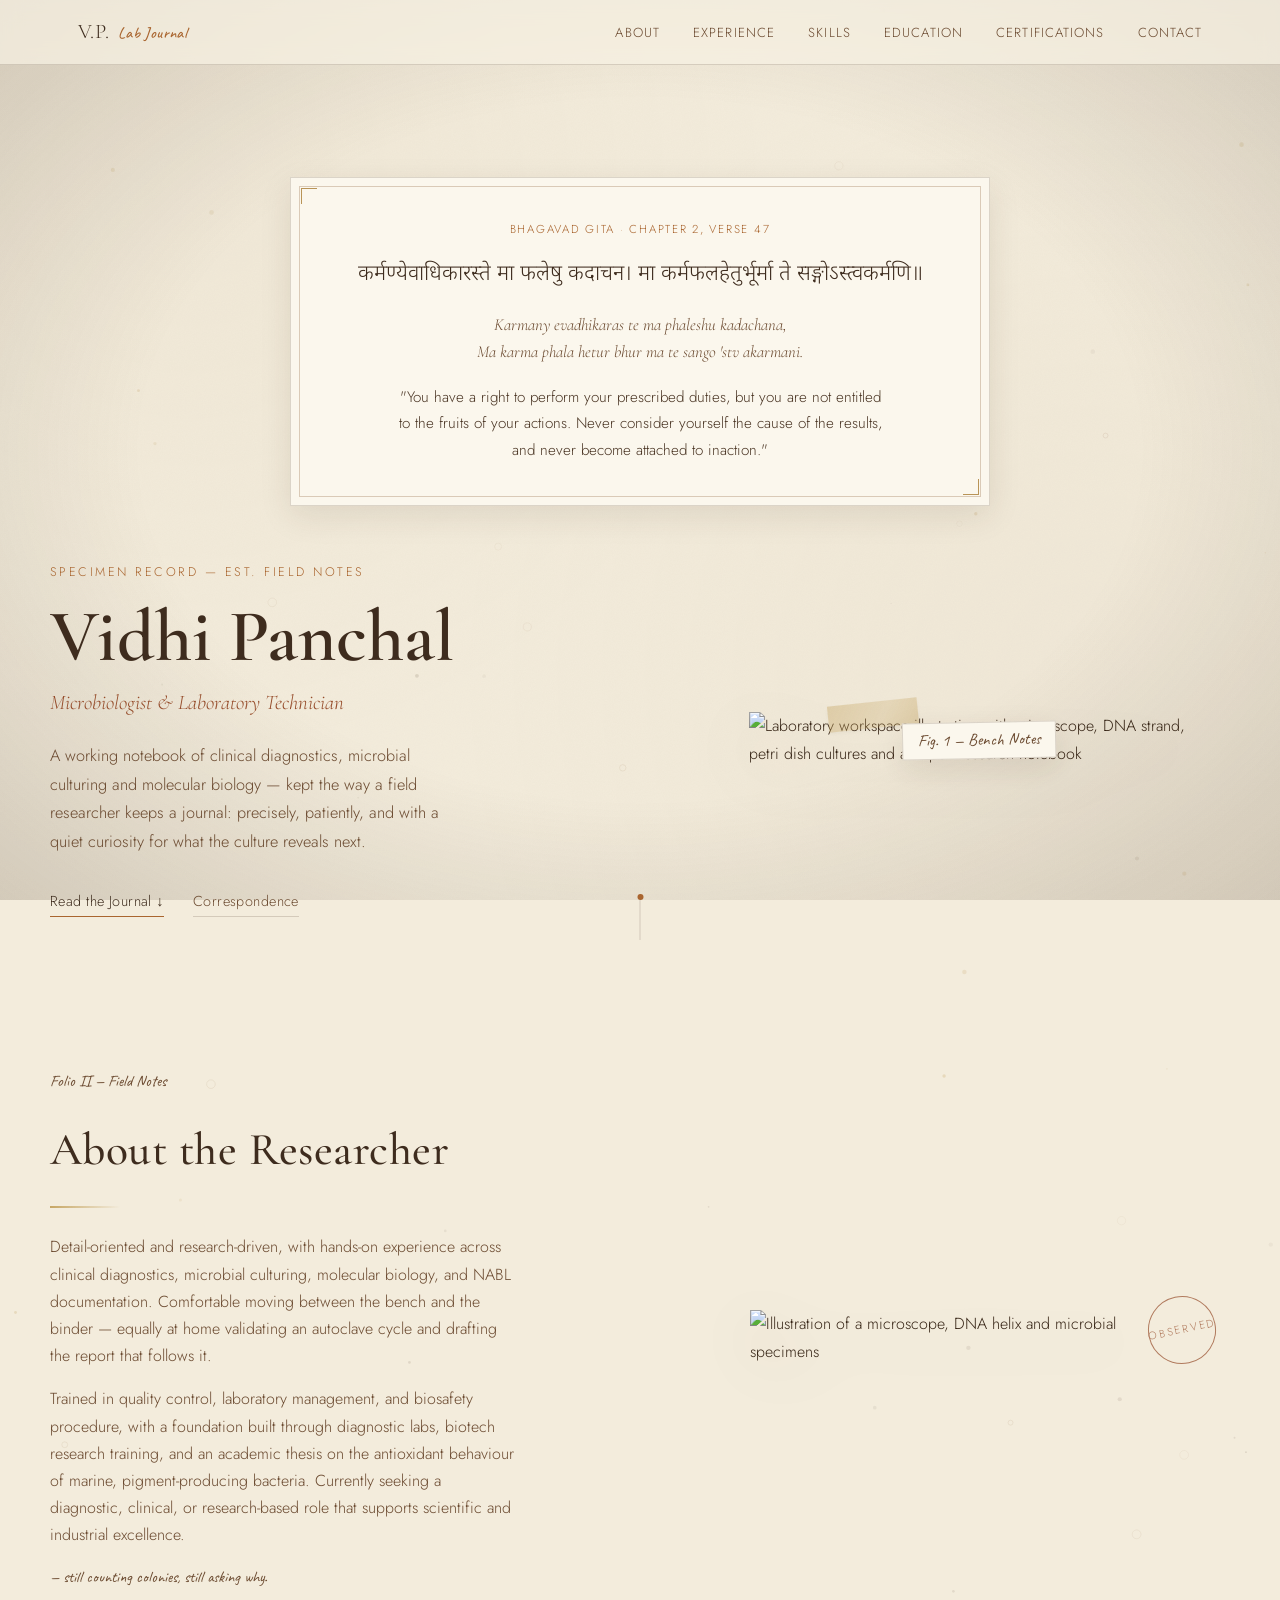
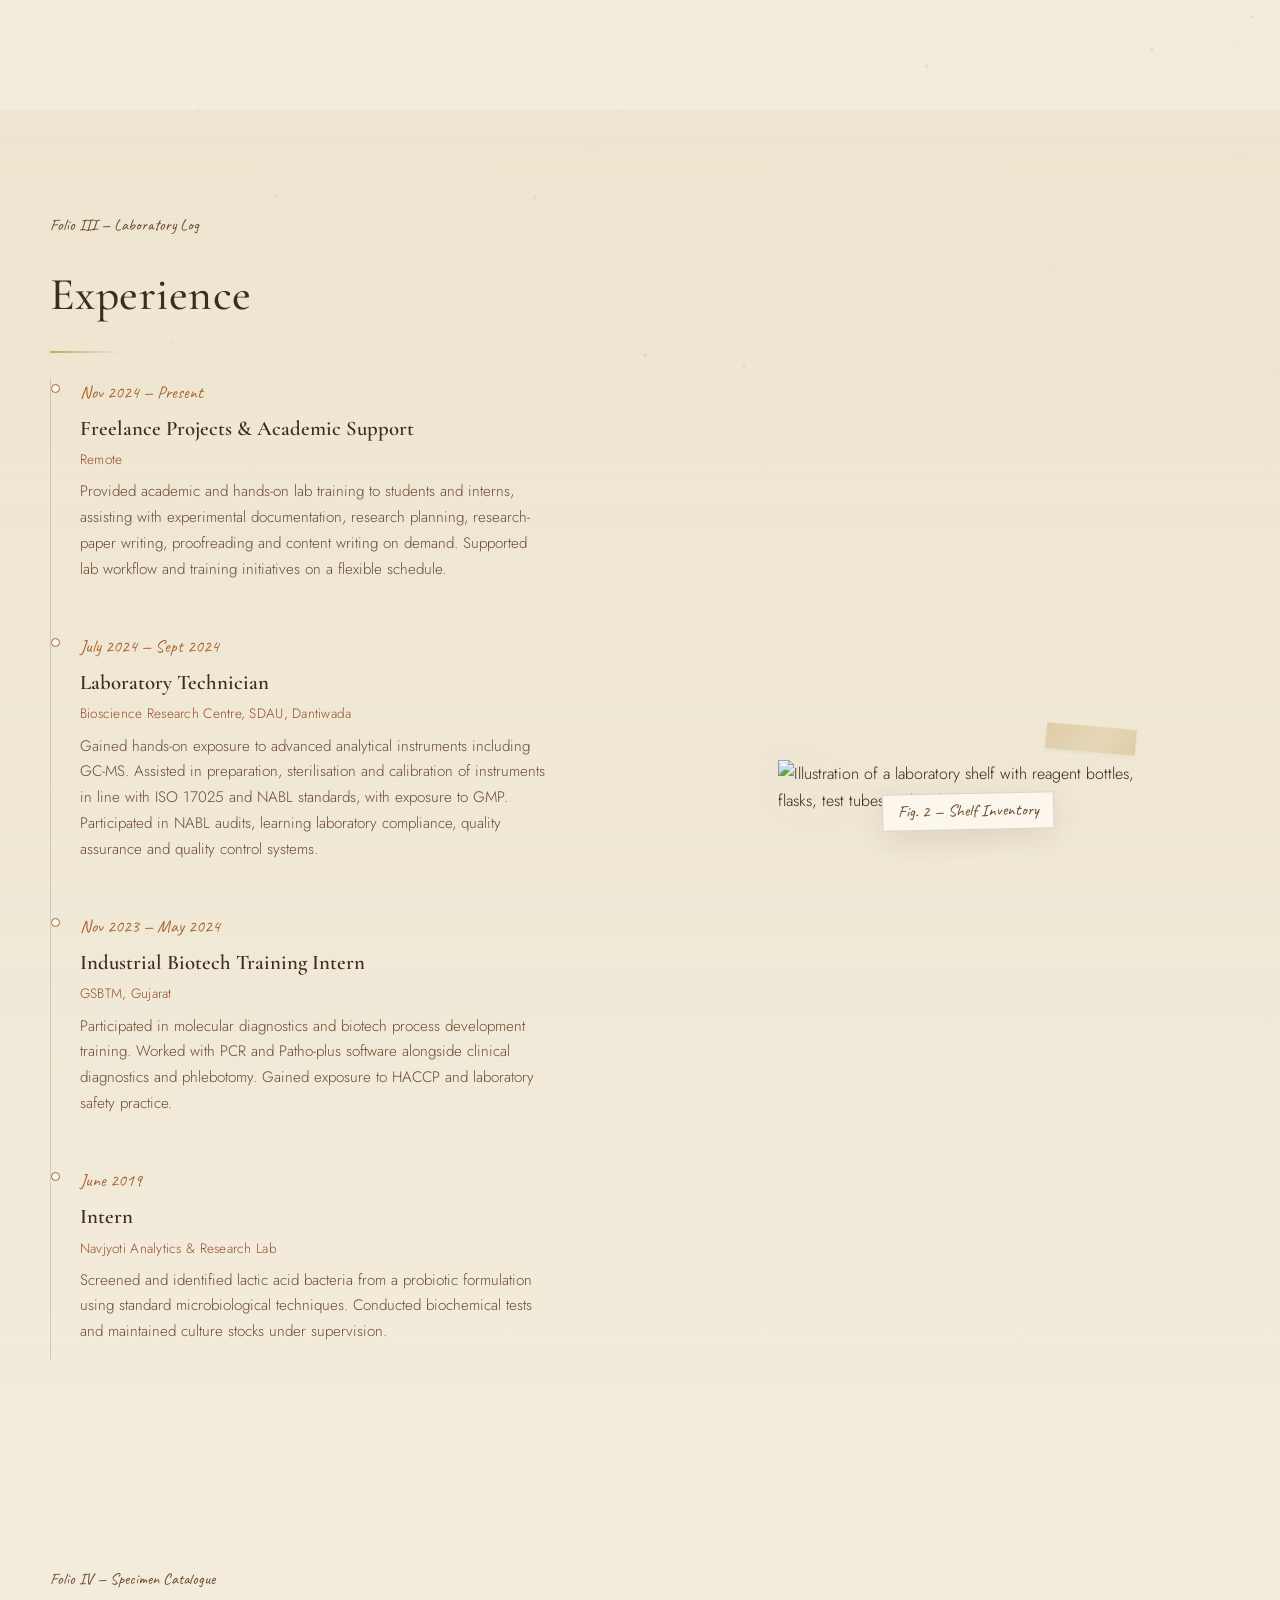
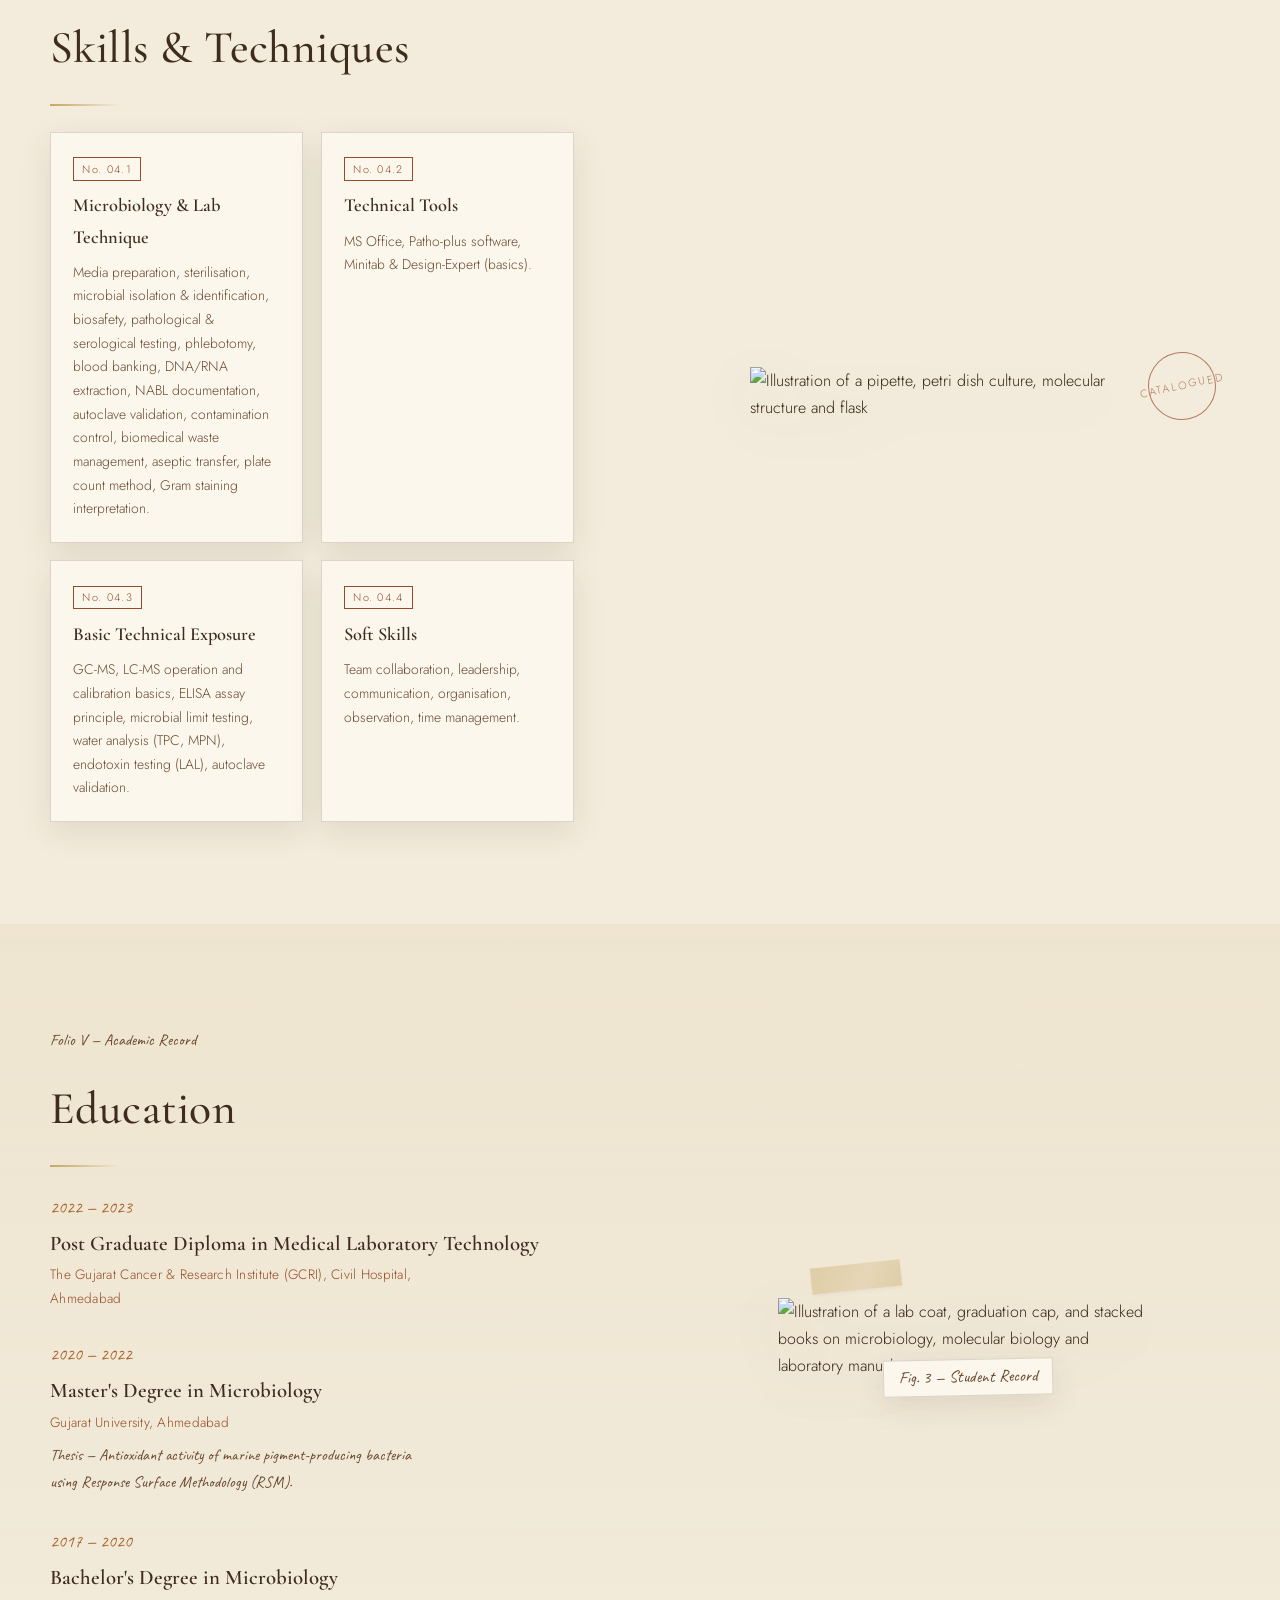
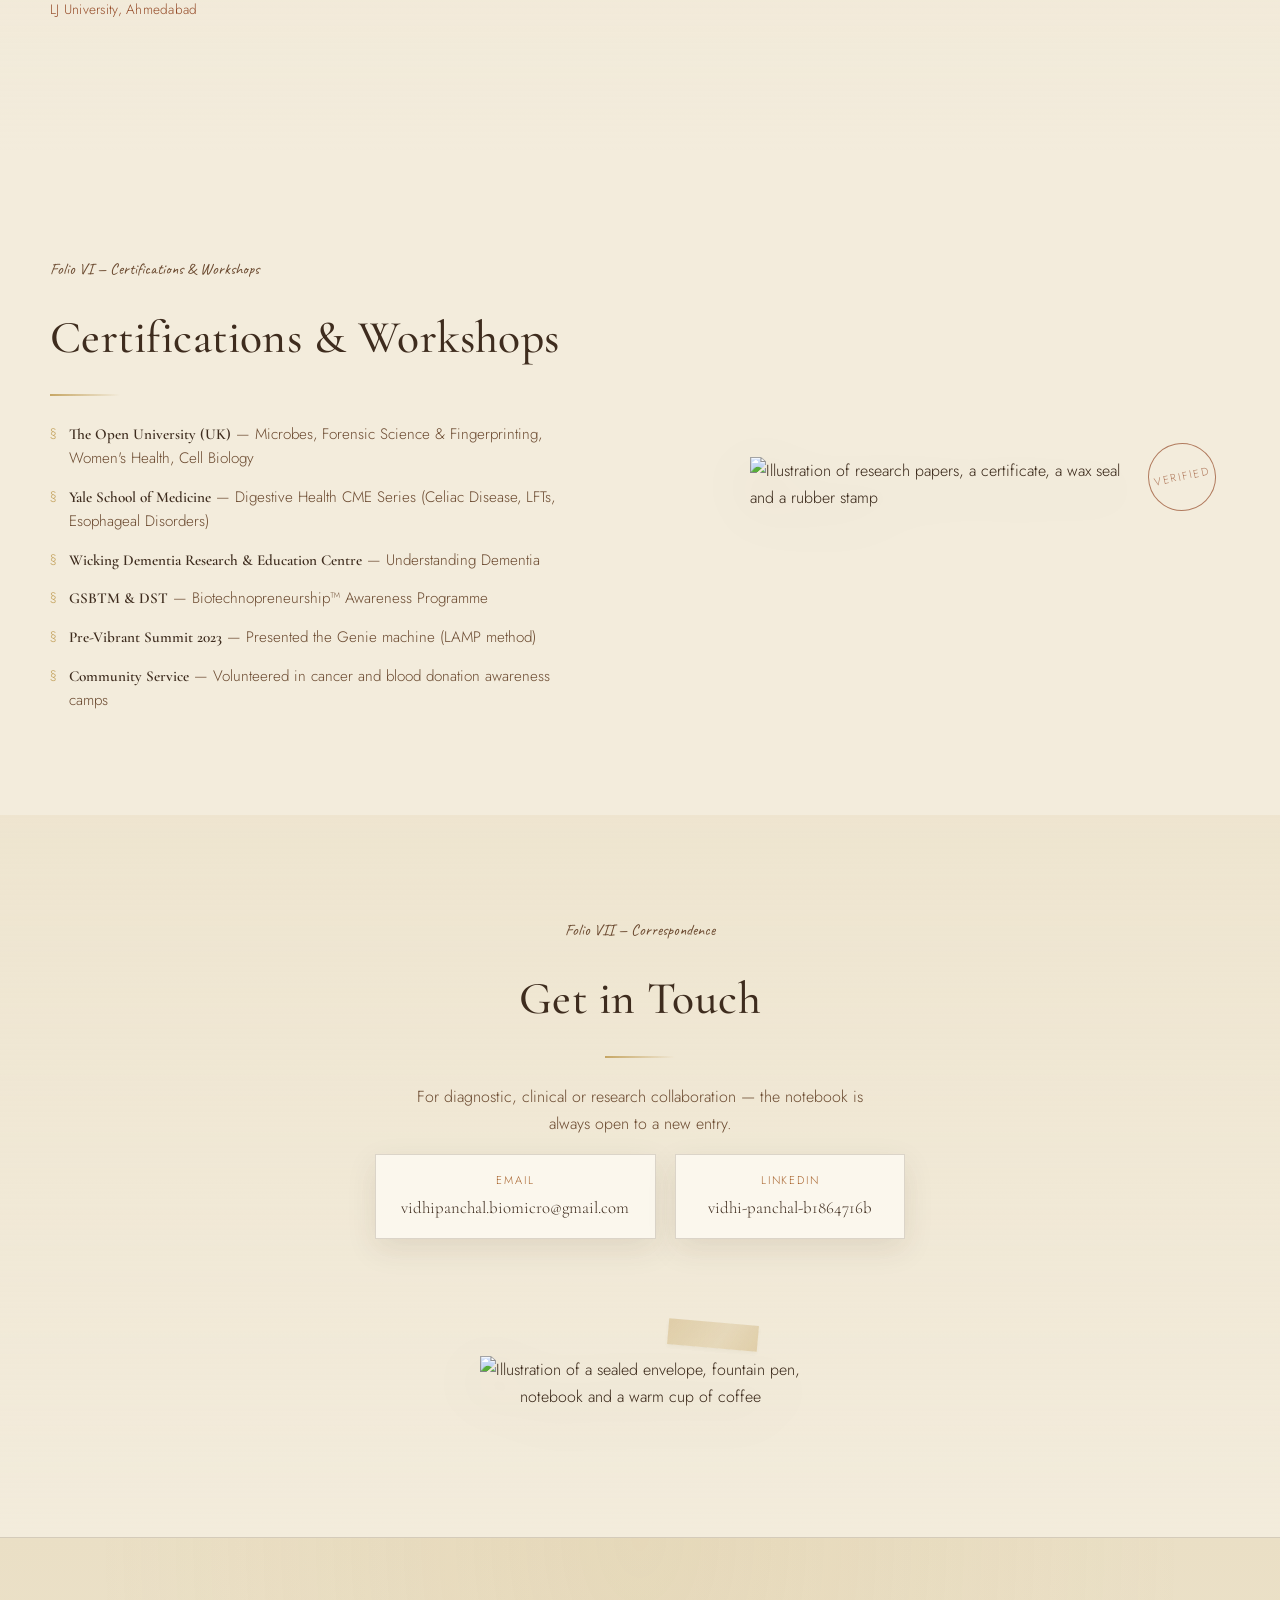
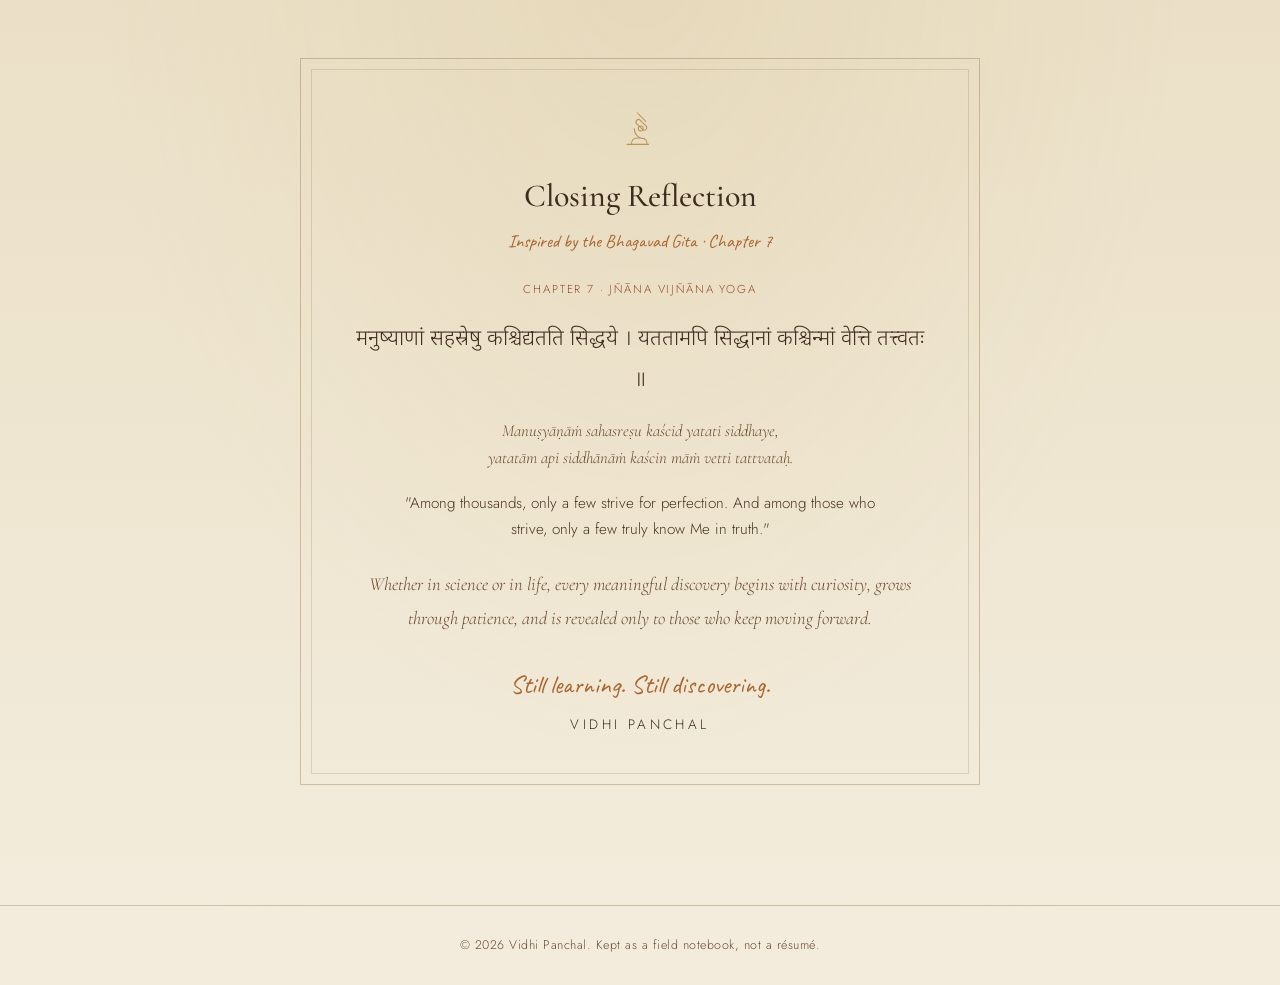
==== commit ec5efb70: "Add files via upload" ====
--- a/index.html
+++ b/index.html
@@ -1,1234 +1,298 @@
 <!DOCTYPE html>
 <html lang="en">
 <head>
-  <meta charset="UTF-8" />
-  <meta name="viewport" content="width=device-width, initial-scale=1.0"/>
-  <title>Vidhi Panchal | Microbiologist</title>
-  <link href="https://fonts.googleapis.com/css2?family=Playfair+Display:ital,wght@0,700;0,900;1,700&family=Space+Grotesk:wght@300;400;500;600&family=Space+Mono:wght@400;700&display=swap" rel="stylesheet"/>
-  <style>
-    *, *::before, *::after { box-sizing: border-box; margin: 0; padding: 0; }
-
-    :root {
-      --bg: #0D1F17;
-      --bg2: #112318;
-      --surface: #162E1F;
-      --surface2: #1C3828;
-      --ink: #E8F5E9;
-      --ink-soft: #A5C9B0;
-      --ink-muted: #5A8A6A;
-      --accent: #52B788;
-      --accent-bright: #74C69D;
-      --accent-dim: #2D6A4F;
-      --accent-pale: #1B4332;
-      --gold: #B8860B;
-      --rule: #1E3D2A;
-      --mono: 'Space Mono', monospace;
-      --serif: 'Playfair Display', serif;
-      --sans: 'Space Grotesk', sans-serif;
-    }
-
-    html { scroll-behavior: smooth; }
-
-    body {
-      font-family: var(--sans);
-      background: var(--bg);
-      color: var(--ink);
-      line-height: 1.6;
-      font-size: 16px;
-      overflow-x: hidden;
-    }
-
-    /* ── MICROSCOPE GRID BACKGROUND ── */
-    body::before {
-      content: '';
-      position: fixed;
-      inset: 0;
-      background-image:
-        linear-gradient(rgba(82,183,136,0.04) 1px, transparent 1px),
-        linear-gradient(90deg, rgba(82,183,136,0.04) 1px, transparent 1px);
-      background-size: 40px 40px;
-      pointer-events: none;
-      z-index: 0;
-    }
-
-    * { position: relative; z-index: 1; }
-
-    /* ── NAV ── */
-    nav {
-      position: fixed;
-      top: 0; left: 0; right: 0;
-      z-index: 200;
-      background: rgba(13, 31, 23, 0.92);
-      backdrop-filter: blur(16px);
-      border-bottom: 1px solid var(--rule);
-      padding: 0 2rem;
-      height: 58px;
-      display: flex;
-      align-items: center;
-      justify-content: space-between;
-    }
-
-    .nav-logo {
-      font-family: var(--mono);
-      font-size: 0.75rem;
-      color: var(--accent);
-      letter-spacing: 0.1em;
-      display: flex;
-      align-items: center;
-      gap: 0.5rem;
-    }
-
-    .nav-logo-dot {
-      width: 8px; height: 8px;
-      border-radius: 50%;
-      background: var(--accent);
-      animation: blink 2s ease-in-out infinite;
-    }
-
-    @keyframes blink {
-      0%,100% { opacity: 1; }
-      50% { opacity: 0.2; }
-    }
-
-    .nav-links {
-      display: flex;
-      gap: 2rem;
-      list-style: none;
-    }
-
-    .nav-links a {
-      font-size: 0.75rem;
-      font-weight: 500;
-      color: var(--ink-muted);
-      text-decoration: none;
-      letter-spacing: 0.08em;
-      text-transform: uppercase;
-      transition: color 0.2s;
-    }
-
-    .nav-links a:hover { color: var(--accent); }
-
-    /* ── HERO ── */
-    .hero {
-      min-height: 100vh;
-      display: flex;
-      align-items: center;
-      padding: 7rem 3rem 4rem;
-      max-width: 1200px;
-      margin: 0 auto;
-      gap: 5rem;
-    }
-
-    .hero-left { flex: 1; }
-
-    .hero-eyebrow {
-      font-family: var(--mono);
-      font-size: 0.7rem;
-      color: var(--accent);
-      letter-spacing: 0.2em;
-      text-transform: uppercase;
-      margin-bottom: 1.5rem;
-      display: flex;
-      align-items: center;
-      gap: 1rem;
-    }
-
-    .hero-eyebrow-line {
-      width: 32px; height: 1px;
-      background: var(--accent);
-    }
-
-    .hero h1 {
-      font-family: var(--serif);
-      font-size: clamp(3.5rem, 7vw, 6rem);
-      line-height: 1.0;
-      color: var(--ink);
-      margin-bottom: 0.5rem;
-      letter-spacing: -0.02em;
-      font-weight: 900;
-    }
-
-    .hero h1 em {
-      font-style: italic;
-      color: var(--accent);
-    }
-
-    .hero-subtitle {
-      font-family: var(--mono);
-      font-size: 0.75rem;
-      color: var(--ink-muted);
-      letter-spacing: 0.15em;
-      text-transform: uppercase;
-      margin-bottom: 2rem;
-      padding-left: 2px;
-    }
-
-    .hero-bio {
-      font-size: 0.95rem;
-      color: var(--ink-soft);
-      max-width: 460px;
-      line-height: 1.9;
-      margin-bottom: 2.5rem;
-      border-left: 2px solid var(--accent-dim);
-      padding-left: 1.25rem;
-    }
-
-    .hero-cta {
-      display: flex;
-      gap: 1rem;
-      flex-wrap: wrap;
-    }
-
-    .btn-primary {
-      background: var(--accent);
-      color: #0D1F17;
-      padding: 0.75rem 1.75rem;
-      border-radius: 3px;
-      text-decoration: none;
-      font-size: 0.82rem;
-      font-weight: 700;
-      letter-spacing: 0.06em;
-      text-transform: uppercase;
-      transition: background 0.2s, transform 0.15s;
-    }
-
-    .btn-primary:hover { background: var(--accent-bright); transform: translateY(-2px); }
-
-    .btn-ghost {
-      border: 1.5px solid var(--accent-dim);
-      color: var(--accent);
-      padding: 0.75rem 1.75rem;
-      border-radius: 3px;
-      text-decoration: none;
-      font-size: 0.82rem;
-      font-weight: 600;
-      letter-spacing: 0.06em;
-      text-transform: uppercase;
-      transition: border-color 0.2s, background 0.2s;
-    }
-
-    .btn-ghost:hover { border-color: var(--accent); background: rgba(82,183,136,0.08); }
-
-    /* ── HERO RIGHT - LAB SCENE ── */
-    .hero-right {
-      flex: 0 0 380px;
-      display: flex;
-      align-items: center;
-      justify-content: center;
-    }
-
-    .lab-scene {
-      width: 360px;
-      height: 420px;
-      position: relative;
-    }
-
-    /* ── FLOATING BACTERIA ── */
-    .bacteria-field {
-      position: absolute;
-      inset: 0;
-      pointer-events: none;
-    }
-
-    .bact {
-      position: absolute;
-      border-radius: 50%;
-      background: radial-gradient(circle at 35% 35%, var(--accent-bright), var(--accent-dim));
-      opacity: 0.6;
-      animation: floatBact linear infinite;
-    }
-
-    @keyframes floatBact {
-      0%   { transform: translate(0,0) rotate(0deg); }
-      25%  { transform: translate(8px,-12px) rotate(90deg); }
-      50%  { transform: translate(-6px,-20px) rotate(180deg); }
-      75%  { transform: translate(-10px,-8px) rotate(270deg); }
-      100% { transform: translate(0,0) rotate(360deg); }
-    }
-
-    /* Cocci (round) */
-    .bact-cocci { border-radius: 50%; }
-    /* Bacilli (rod-shaped) */
-    .bact-bacilli { border-radius: 40%; }
-
-    /* ── MAIN PETRI ── */
-    .petri-main {
-      position: absolute;
-      top: 50%; left: 50%;
-      transform: translate(-50%, -50%);
-      width: 220px; height: 220px;
-    }
-
-    .petri-glass {
-      width: 220px; height: 220px;
-      border-radius: 50%;
-      background: radial-gradient(circle at 35% 30%,
-        rgba(82,183,136,0.15),
-        rgba(45,106,79,0.25) 50%,
-        rgba(27,67,50,0.4));
-      border: 2px solid rgba(82,183,136,0.4);
-      box-shadow:
-        0 0 0 6px rgba(82,183,136,0.06),
-        0 0 60px rgba(82,183,136,0.15),
-        inset 0 1px 0 rgba(255,255,255,0.08);
-      position: relative;
-      overflow: hidden;
-    }
-
-    .petri-glass::before {
-      content: '';
-      position: absolute;
-      top: 8%; left: 15%;
-      width: 30%; height: 15%;
-      background: rgba(255,255,255,0.06);
-      border-radius: 50%;
-      transform: rotate(-30deg);
-    }
-
-    /* colonies inside petri */
-    .col {
-      position: absolute;
-      border-radius: 50%;
-      animation: colonyPulse ease-in-out infinite;
-    }
-
-    @keyframes colonyPulse {
-      0%,100% { transform: scale(1); opacity: 0.75; }
-      50% { transform: scale(1.15); opacity: 1; }
-    }
-
-    /* ── MICROSCOPE SVG ── */
-    .microscope-wrap {
-      position: absolute;
-      bottom: 0; right: -10px;
-      opacity: 0.85;
-    }
-
-    /* ── TEST TUBE ── */
-    .test-tube-wrap {
-      position: absolute;
-      top: 10px; left: 10px;
-      opacity: 0.9;
-    }
-
-    /* ── GLOVE ── */
-    .glove-wrap {
-      position: absolute;
-      top: 20px; right: 20px;
-      opacity: 0.75;
-    }
-
-    /* ── DNA STRAND (side decoration) ── */
-    .dna-wrap {
-      position: absolute;
-      left: -50px;
-      top: 50%;
-      transform: translateY(-50%);
-      opacity: 0.4;
-    }
-
-    /* ── STAT STRIP ── */
-    .highlight-strip {
-      background: var(--surface);
-      border-top: 1px solid var(--rule);
-      border-bottom: 1px solid var(--rule);
-      padding: 2rem 3rem;
-      display: flex;
-      gap: 0;
-      justify-content: center;
-      overflow: hidden;
-    }
-
-    .stat {
-      text-align: center;
-      padding: 0 3rem;
-      border-right: 1px solid var(--rule);
-      flex: 1;
-    }
-
-    .stat:last-child { border-right: none; }
-
-    .stat-number {
-      font-family: var(--serif);
-      font-size: 2.2rem;
-      color: var(--accent);
-      display: block;
-      font-weight: 700;
-      line-height: 1;
-      margin-bottom: 0.3rem;
-    }
-
-    .stat-label {
-      font-family: var(--mono);
-      font-size: 0.62rem;
-      color: var(--ink-muted);
-      letter-spacing: 0.12em;
-      text-transform: uppercase;
-    }
-
-    /* ── SECTIONS ── */
-    section {
-      padding: 5rem 3rem;
-      max-width: 1200px;
-      margin: 0 auto;
-    }
-
-    .section-eyebrow {
-      font-family: var(--mono);
-      font-size: 0.68rem;
-      color: var(--accent);
-      letter-spacing: 0.2em;
-      text-transform: uppercase;
-      margin-bottom: 0.6rem;
-      display: flex;
-      align-items: center;
-      gap: 0.75rem;
-    }
-
-    .section-eyebrow::before {
-      content: '';
-      width: 20px; height: 1px;
-      background: var(--accent);
-      display: inline-block;
-    }
-
-    .section-title {
-      font-family: var(--serif);
-      font-size: clamp(2rem, 4vw, 2.8rem);
-      line-height: 1.15;
-      margin-bottom: 3rem;
-      color: var(--ink);
-      font-weight: 700;
-    }
-
-    .section-bg {
-      background: var(--surface);
-      border-top: 1px solid var(--rule);
-      border-bottom: 1px solid var(--rule);
-    }
-
-    /* ── SKILLS ── */
-    .skills-grid {
-      display: grid;
-      grid-template-columns: repeat(auto-fit, minmax(290px, 1fr));
-      gap: 1.25rem;
-    }
-
-    .skill-card {
-      background: var(--bg2);
-      border: 1px solid var(--rule);
-      border-radius: 8px;
-      padding: 1.75rem;
-      transition: border-color 0.25s, transform 0.2s, box-shadow 0.25s;
-      overflow: hidden;
-      position: relative;
-    }
-
-    .skill-card::before {
-      content: '';
-      position: absolute;
-      top: 0; left: 0; right: 0;
-      height: 2px;
-      background: linear-gradient(90deg, var(--accent-dim), var(--accent));
-      transform: scaleX(0);
-      transform-origin: left;
-      transition: transform 0.3s;
-    }
-
-    .skill-card:hover {
-      border-color: var(--accent-dim);
-      transform: translateY(-3px);
-      box-shadow: 0 8px 30px rgba(82,183,136,0.12);
-    }
-
-    .skill-card:hover::before { transform: scaleX(1); }
-
-    .skill-card-header {
-      display: flex;
-      align-items: center;
-      gap: 1rem;
-      margin-bottom: 1.25rem;
-    }
-
-    .skill-icon-box {
-      width: 44px; height: 44px;
-      border-radius: 8px;
-      background: var(--accent-pale);
-      border: 1px solid var(--accent-dim);
-      display: flex;
-      align-items: center;
-      justify-content: center;
-      flex-shrink: 0;
-    }
-
-    .skill-card h3 {
-      font-size: 0.9rem;
-      font-weight: 600;
-      color: var(--ink);
-      letter-spacing: 0.01em;
-    }
-
-    .skill-tags {
-      display: flex;
-      flex-wrap: wrap;
-      gap: 0.4rem;
-    }
-
-    .tag {
-      font-family: var(--mono);
-      font-size: 0.66rem;
-      background: rgba(82,183,136,0.08);
-      color: var(--accent);
-      border: 1px solid rgba(82,183,136,0.2);
-      padding: 0.25rem 0.6rem;
-      border-radius: 2px;
-      letter-spacing: 0.04em;
-    }
-
-    /* ── TIMELINE ── */
-    .timeline {
-      display: flex;
-      flex-direction: column;
-      gap: 0;
-      position: relative;
-      padding-left: 2rem;
-    }
-
-    .timeline::before {
-      content: '';
-      position: absolute;
-      left: 0; top: 8px; bottom: 8px;
-      width: 1px;
-      background: linear-gradient(to bottom, var(--accent), var(--accent-dim), transparent);
-    }
-
-    .timeline-item {
-      display: grid;
-      grid-template-columns: 150px 1fr;
-      gap: 2rem;
-      padding-bottom: 3rem;
-      position: relative;
-    }
-
-    .timeline-item::before {
-      content: '';
-      position: absolute;
-      left: -2rem;
-      top: 6px;
-      width: 10px; height: 10px;
-      border-radius: 50%;
-      background: var(--accent);
-      border: 2px solid var(--bg);
-      box-shadow: 0 0 0 3px rgba(82,183,136,0.2);
-    }
-
-    .timeline-date {
-      font-family: var(--mono);
-      font-size: 0.68rem;
-      color: var(--ink-muted);
-      padding-top: 0.2rem;
-      letter-spacing: 0.05em;
-      line-height: 1.5;
-    }
-
-    .timeline-content h3 {
-      font-size: 1rem;
-      font-weight: 600;
-      color: var(--ink);
-      margin-bottom: 0.3rem;
-    }
-
-    .timeline-org {
-      font-size: 0.8rem;
-      color: var(--accent);
-      font-weight: 500;
-      margin-bottom: 0.75rem;
-      font-family: var(--mono);
-      letter-spacing: 0.05em;
-    }
-
-    .timeline-content p {
-      font-size: 0.88rem;
-      color: var(--ink-soft);
-      line-height: 1.8;
-    }
-
-    /* ── EDUCATION ── */
-    .edu-grid {
-      display: grid;
-      grid-template-columns: repeat(auto-fit, minmax(290px, 1fr));
-      gap: 1.25rem;
-    }
-
-    .edu-card {
-      background: var(--bg2);
-      border: 1px solid var(--rule);
-      border-radius: 8px;
-      padding: 2rem;
-      position: relative;
-      overflow: hidden;
-      transition: border-color 0.25s, transform 0.2s;
-    }
-
-    .edu-card:hover {
-      border-color: var(--accent-dim);
-      transform: translateY(-2px);
-    }
-
-    .edu-card-accent {
-      position: absolute;
-      bottom: 0; right: 0;
-      width: 80px; height: 80px;
-      border-radius: 50%;
-      background: radial-gradient(circle, rgba(82,183,136,0.12), transparent 70%);
-      transform: translate(20px, 20px);
-    }
-
-    .edu-year-badge {
-      font-family: var(--mono);
-      font-size: 0.65rem;
-      color: var(--accent);
-      background: rgba(82,183,136,0.1);
-      border: 1px solid rgba(82,183,136,0.2);
-      padding: 0.2rem 0.6rem;
-      border-radius: 2px;
-      display: inline-block;
-      margin-bottom: 1rem;
-      letter-spacing: 0.08em;
-    }
-
-    .edu-degree {
-      font-size: 0.95rem;
-      font-weight: 600;
-      color: var(--ink);
-      margin-bottom: 0.4rem;
-      line-height: 1.4;
-    }
-
-    .edu-institute {
-      font-size: 0.8rem;
-      color: var(--accent);
-      font-weight: 500;
-      margin-bottom: 0.75rem;
-      font-family: var(--mono);
-    }
-
-    .edu-note {
-      font-size: 0.82rem;
-      color: var(--ink-soft);
-      font-style: italic;
-      line-height: 1.6;
-      border-left: 2px solid var(--accent-dim);
-      padding-left: 0.75rem;
-      margin-top: 0.75rem;
-    }
-
-    /* ── CERTS ── */
-    .cert-list {
-      display: grid;
-      grid-template-columns: repeat(auto-fit, minmax(280px, 1fr));
-      gap: 1rem;
-    }
-
-    .cert-item {
-      background: var(--bg2);
-      border: 1px solid var(--rule);
-      border-radius: 6px;
-      padding: 1.25rem 1.5rem;
-      display: flex;
-      align-items: flex-start;
-      gap: 1rem;
-      transition: border-color 0.2s;
-    }
-
-    .cert-item:hover { border-color: var(--accent-dim); }
-
-    .cert-icon {
-      font-size: 1.3rem;
-      flex-shrink: 0;
-      margin-top: 0.1rem;
-    }
-
-    .cert-item strong {
-      display: block;
-      font-size: 0.78rem;
-      color: var(--accent);
-      font-family: var(--mono);
-      margin-bottom: 0.2rem;
-      letter-spacing: 0.04em;
-    }
-
-    .cert-item p {
-      font-size: 0.84rem;
-      color: var(--ink-soft);
-      line-height: 1.5;
-    }
-
-    /* ── CONTACT ── */
-    .contact-section {
-      background: var(--surface);
-      border-top: 1px solid var(--rule);
-      border-bottom: 1px solid var(--rule);
-      padding: 5rem 3rem;
-      text-align: center;
-      position: relative;
-      overflow: hidden;
-    }
-
-    .contact-section::before {
-      content: '';
-      position: absolute;
-      top: 50%; left: 50%;
-      transform: translate(-50%,-50%);
-      width: 600px; height: 600px;
-      border-radius: 50%;
-      background: radial-gradient(circle, rgba(82,183,136,0.05), transparent 70%);
-      pointer-events: none;
-    }
-
-    .contact-section h2 {
-      font-family: var(--serif);
-      font-size: clamp(2rem, 4vw, 2.8rem);
-      margin-bottom: 1rem;
-      color: var(--ink);
-    }
-
-    .contact-section p {
-      color: var(--ink-soft);
-      font-size: 0.95rem;
-      margin-bottom: 2.5rem;
-      max-width: 480px;
-      margin-left: auto;
-      margin-right: auto;
-      line-height: 1.8;
-    }
-
-    .contact-links {
-      display: flex;
-      gap: 1rem;
-      justify-content: center;
-      flex-wrap: wrap;
-    }
-
-    .contact-link {
-      background: rgba(82,183,136,0.08);
-      border: 1px solid var(--accent-dim);
-      color: var(--accent);
-      padding: 0.8rem 1.75rem;
-      border-radius: 3px;
-      text-decoration: none;
-      font-size: 0.82rem;
-      font-weight: 500;
-      font-family: var(--mono);
-      letter-spacing: 0.05em;
-      transition: background 0.2s, border-color 0.2s;
-    }
-
-    .contact-link:hover {
-      background: rgba(82,183,136,0.15);
-      border-color: var(--accent);
-    }
-
-    /* ── FOOTER ── */
-    footer {
-      text-align: center;
-      padding: 2rem;
-      font-family: var(--mono);
-      font-size: 0.68rem;
-      color: var(--ink-muted);
-      letter-spacing: 0.1em;
-      border-top: 1px solid var(--rule);
-    }
-
-    /* ── SECTION DIVIDER ── */
-    .lab-divider {
-      display: flex;
-      align-items: center;
-      gap: 1.5rem;
-      padding: 0 3rem;
-      max-width: 1200px;
-      margin: 0 auto;
-      opacity: 0.4;
-    }
-
-    .lab-divider-line { flex: 1; height: 1px; background: var(--rule); }
-    .lab-divider-icon { font-size: 1rem; }
-
-    /* ── SCROLL FADE IN ── */
-    .fade-in {
-      opacity: 0;
-      transform: translateY(20px);
-      transition: opacity 0.6s ease, transform 0.6s ease;
-    }
-    .fade-in.visible {
-      opacity: 1;
-      transform: translateY(0);
-    }
-
-    /* ── RESPONSIVE ── */
-    @media (max-width: 768px) {
-      .hero { flex-direction: column; text-align: center; gap: 2rem; padding: 5rem 1.5rem 3rem; }
-      .hero-bio { margin: 0 auto 2rem; border-left: none; border-top: 2px solid var(--accent-dim); padding: 1rem 0 0; }
-      .hero-cta { justify-content: center; }
-      .hero-right { flex: none; }
-      .hero-eyebrow { justify-content: center; }
-      .timeline { padding-left: 1rem; }
-      .timeline-item { grid-template-columns: 1fr; gap: 0.5rem; }
-      .timeline-item::before { left: -1rem; }
-      .nav-links { display: none; }
-      section { padding: 3rem 1.5rem; }
-      .highlight-strip { padding: 1.5rem; flex-wrap: wrap; }
-      .stat { border-right: none; border-bottom: 1px solid var(--rule); padding: 1rem; flex: 1 0 40%; }
-      .stat:last-child { border-bottom: none; }
-    }
-
-    @media (prefers-reduced-motion: reduce) {
-      .bact, .col { animation: none; }
-    }
-  </style>
+<meta charset="UTF-8">
+<meta name="viewport" content="width=device-width, initial-scale=1.0">
+<title>Vidhi Panchal — Field Notes of a Microbiologist</title>
+<meta name="description" content="The research journal of Vidhi Panchal, Microbiologist &amp; Laboratory Technician.">
+<link rel="preconnect" href="https://fonts.googleapis.com">
+<link rel="preconnect" href="https://fonts.gstatic.com" crossorigin>
+<link href="https://fonts.googleapis.com/css2?family=Cormorant+Garamond:ital,wght@0,400;0,500;0,600;1,400;1,500&family=Cormorant:wght@300;400;500;600&family=Jost:wght@300;400;500;600&family=Caveat:wght@500;600;700&family=Noto+Sans+Devanagari:wght@400;500&display=swap" rel="stylesheet">
+<link rel="stylesheet" href="styles.css">
 </head>
 <body>
 
-  <!-- NAV -->
-  <nav>
-    <span class="nav-logo">
-      <span class="nav-logo-dot"></span>
-      VP.MICROBIOLOGIST
-    </span>
-    <ul class="nav-links">
+<!-- Ambient particle canvas -->
+<canvas id="particle-canvas" aria-hidden="true"></canvas>
+
+<!-- Paper texture overlay -->
+<div class="paper-overlay" aria-hidden="true"></div>
+<div class="vignette-overlay" aria-hidden="true"></div>
+
+<!-- ============ NAVIGATION ============ -->
+<nav class="site-nav" id="site-nav">
+  <div class="nav-inner">
+    <a href="#hero" class="nav-mark">V.P. <span class="nav-mark-sub">Lab Journal</span></a>
+    <button class="nav-toggle" id="nav-toggle" aria-label="Toggle navigation" aria-expanded="false">
+      <span></span><span></span><span></span>
+    </button>
+    <ul class="nav-links" id="nav-links">
+      <li><a href="#about">About</a></li>
+      <li><a href="#experience">Experience</a></li>
       <li><a href="#skills">Skills</a></li>
-      <li><a href="#experience">Experience</a></li>
       <li><a href="#education">Education</a></li>
-      <li><a href="#certifications">Certs</a></li>
+      <li><a href="#certifications">Certifications</a></li>
       <li><a href="#contact">Contact</a></li>
     </ul>
-  </nav>
-
-  <!-- HERO -->
-  <div class="hero">
-    <div class="hero-left">
-      <p class="hero-eyebrow">
-        <span class="hero-eyebrow-line"></span>
-        Microbiologist &amp; Lab Technician · Ahmedabad
-      </p>
-      <h1>Vidhi<br><em>Panchal</em></h1>
-      <p class="hero-subtitle">MSc Microbiology · NABL · QC · Molecular Biology</p>
-      <p class="hero-bio">
-        Research-driven microbiologist with hands-on experience in clinical diagnostics,
-        molecular biology, and NABL-compliant quality control. From culturing microbial
-        samples to presenting diagnostic tech at Pre-Vibrant Summit 2023 — science is where I do my best work.
-      </p>
-      <div class="hero-cta">
-        <a href="mailto:vidhipanchal.biomicro@gmail.com" class="btn-primary">Get in Touch</a>
-        <a href="https://www.linkedin.com/in/vidhi-panchal-b1864716b" target="_blank" class="btn-ghost">LinkedIn</a>
-      </div>
-    </div>
-
-    <!-- LAB SCENE -->
-    <div class="hero-right">
-      <div class="lab-scene">
-
-        <!-- Floating bacteria field -->
-        <div class="bacteria-field">
-          <div class="bact bact-cocci" style="width:10px;height:10px;top:12%;left:8%;animation-duration:7s;animation-delay:0s;"></div>
-          <div class="bact bact-cocci" style="width:7px;height:7px;top:20%;left:80%;animation-duration:9s;animation-delay:1s;"></div>
-          <div class="bact bact-cocci" style="width:12px;height:12px;top:75%;left:15%;animation-duration:8s;animation-delay:2s;"></div>
-          <div class="bact bact-cocci" style="width:8px;height:8px;top:85%;left:70%;animation-duration:11s;animation-delay:0.5s;"></div>
-          <div class="bact bact-cocci" style="width:6px;height:6px;top:55%;left:90%;animation-duration:6s;animation-delay:3s;"></div>
-          <div class="bact bact-bacilli" style="width:18px;height:8px;top:30%;left:5%;animation-duration:10s;animation-delay:1.5s;"></div>
-          <div class="bact bact-bacilli" style="width:14px;height:6px;top:65%;left:82%;animation-duration:8.5s;animation-delay:2.5s;"></div>
-          <div class="bact bact-bacilli" style="width:16px;height:7px;top:10%;left:55%;animation-duration:12s;animation-delay:0.8s;"></div>
-        </div>
-
-        <!-- DNA strand left -->
-        <div class="dna-wrap">
-          <svg width="40" height="280" viewBox="0 0 40 280" fill="none" xmlns="http://www.w3.org/2000/svg">
-            <path d="M20 0 C30 20, 10 40, 20 60 C30 80, 10 100, 20 120 C30 140, 10 160, 20 180 C30 200, 10 220, 20 240 C30 260, 10 280, 20 280" stroke="#52B788" stroke-width="1.5" fill="none" opacity="0.6"/>
-            <path d="M20 0 C10 20, 30 40, 20 60 C10 80, 30 100, 20 120 C10 140, 30 160, 20 180 C10 200, 30 220, 20 240 C10 260, 30 280, 20 280" stroke="#2D6A4F" stroke-width="1.5" fill="none" opacity="0.6"/>
-            <line x1="8" y1="20" x2="32" y2="20" stroke="#52B788" stroke-width="1" opacity="0.4"/>
-            <line x1="8" y1="60" x2="32" y2="60" stroke="#52B788" stroke-width="1" opacity="0.4"/>
-            <line x1="8" y1="100" x2="32" y2="100" stroke="#52B788" stroke-width="1" opacity="0.4"/>
-            <line x1="8" y1="140" x2="32" y2="140" stroke="#52B788" stroke-width="1" opacity="0.4"/>
-            <line x1="8" y1="180" x2="32" y2="180" stroke="#52B788" stroke-width="1" opacity="0.4"/>
-            <line x1="8" y1="220" x2="32" y2="220" stroke="#52B788" stroke-width="1" opacity="0.4"/>
-            <line x1="8" y1="260" x2="32" y2="260" stroke="#52B788" stroke-width="1" opacity="0.4"/>
-          </svg>
-        </div>
-
-        <!-- Test tubes top left -->
-        <div class="test-tube-wrap">
-          <svg width="80" height="100" viewBox="0 0 80 100" fill="none" xmlns="http://www.w3.org/2000/svg">
-            <!-- tube 1 -->
-            <rect x="8" y="5" width="14" height="55" rx="7" fill="none" stroke="#52B788" stroke-width="1.5" opacity="0.7"/>
-            <rect x="9" y="45" width="12" height="15" rx="5" fill="#2D6A4F" opacity="0.6"/>
-            <line x1="5" y1="5" x2="25" y2="5" stroke="#52B788" stroke-width="2" opacity="0.8"/>
-            <!-- tube 2 -->
-            <rect x="32" y="15" width="14" height="55" rx="7" fill="none" stroke="#74C69D" stroke-width="1.5" opacity="0.7"/>
-            <rect x="33" y="50" width="12" height="20" rx="5" fill="#52B788" opacity="0.5"/>
-            <line x1="29" y1="15" x2="49" y2="15" stroke="#74C69D" stroke-width="2" opacity="0.8"/>
-            <!-- tube 3 -->
-            <rect x="56" y="8" width="14" height="55" rx="7" fill="none" stroke="#40916C" stroke-width="1.5" opacity="0.7"/>
-            <rect x="57" y="42" width="12" height="21" rx="5" fill="#1B4332" opacity="0.7"/>
-            <line x1="53" y1="8" x2="73" y2="8" stroke="#40916C" stroke-width="2" opacity="0.8"/>
-          </svg>
-        </div>
-
-        <!-- Lab glove top right -->
-        <div class="glove-wrap">
-          <svg width="70" height="80" viewBox="0 0 70 80" fill="none" xmlns="http://www.w3.org/2000/svg">
-            <path d="M35 75 C20 75, 10 65, 10 52 L10 35 C10 32, 12 30, 15 30 L15 20 C15 17, 17 15, 20 15 C23 15, 25 17, 25 20 L25 15 C25 12, 27 10, 30 10 C33 10, 35 12, 35 15 L35 12 C35 9, 37 7, 40 7 C43 7, 45 9, 45 12 L45 16 C46 13, 48 12, 50 12 C53 12, 55 14, 55 17 L55 35 C60 37, 62 42, 60 47 L55 52 C55 65, 50 75, 35 75Z" fill="#1B4332" stroke="#52B788" stroke-width="1.5" opacity="0.85"/>
-            <line x1="25" y1="30" x2="25" y2="45" stroke="#52B788" stroke-width="0.8" opacity="0.4"/>
-            <line x1="35" y1="28" x2="35" y2="45" stroke="#52B788" stroke-width="0.8" opacity="0.4"/>
-            <line x1="45" y1="30" x2="45" y2="45" stroke="#52B788" stroke-width="0.8" opacity="0.4"/>
-          </svg>
-        </div>
-
-        <!-- Main petri dish center -->
-        <div class="petri-main">
-          <div class="petri-glass">
-            <div class="col" style="width:50px;height:50px;background:radial-gradient(circle,#52B788,#2D6A4F);top:28%;left:20%;animation-duration:3.5s;opacity:0.7;"></div>
-            <div class="col" style="width:30px;height:30px;background:radial-gradient(circle,#74C69D,#40916C);top:50%;left:55%;animation-duration:4s;animation-delay:0.8s;opacity:0.65;"></div>
-            <div class="col" style="width:18px;height:18px;background:#1B4332;top:22%;left:58%;animation-duration:5s;animation-delay:1.5s;"></div>
-            <div class="col" style="width:38px;height:38px;background:radial-gradient(circle,#40916C,#1B4332);top:58%;left:18%;animation-duration:3s;animation-delay:2s;opacity:0.7;"></div>
-            <div class="col" style="width:14px;height:14px;background:#52B788;top:38%;left:72%;animation-duration:4.5s;animation-delay:0.4s;opacity:0.6;"></div>
-            <div class="col" style="width:22px;height:22px;background:radial-gradient(circle,#74C69D,#2D6A4F);top:70%;left:60%;animation-duration:3.8s;animation-delay:1.2s;opacity:0.65;"></div>
-          </div>
-        </div>
-
-        <!-- Microscope bottom right -->
-        <div class="microscope-wrap">
-          <svg width="120" height="180" viewBox="0 0 120 180" fill="none" xmlns="http://www.w3.org/2000/svg">
-            <!-- base -->
-            <ellipse cx="60" cy="165" rx="48" ry="8" fill="#1B4332" opacity="0.8"/>
-            <rect x="30" y="155" width="60" height="12" rx="4" fill="#1C3828" stroke="#52B788" stroke-width="1"/>
-            <!-- arm/pillar -->
-            <rect x="54" y="80" width="12" height="80" rx="3" fill="#1C3828" stroke="#52B788" stroke-width="1"/>
-            <!-- stage -->
-            <rect x="30" y="118" width="60" height="8" rx="2" fill="#1B4332" stroke="#52B788" stroke-width="1"/>
-            <!-- specimen slide -->
-            <rect x="36" y="112" width="48" height="4" rx="1" fill="#2D6A4F" stroke="#74C69D" stroke-width="0.8" opacity="0.9"/>
-            <!-- arm head -->
-            <rect x="50" y="65" width="35" height="10" rx="3" fill="#1C3828" stroke="#52B788" stroke-width="1"/>
-            <!-- objective lens barrel -->
-            <rect x="58" y="28" width="16" height="42" rx="4" fill="#1B4332" stroke="#52B788" stroke-width="1.2"/>
-            <!-- objective tip -->
-            <ellipse cx="66" cy="26" rx="9" ry="4" fill="#2D6A4F" stroke="#74C69D" stroke-width="1"/>
-            <!-- eyepiece -->
-            <rect x="62" y="10" width="8" height="20" rx="3" fill="#1B4332" stroke="#52B788" stroke-width="1"/>
-            <ellipse cx="66" cy="10" rx="7" ry="3" fill="#2D6A4F" stroke="#74C69D" stroke-width="1"/>
-            <!-- focus knob -->
-            <ellipse cx="50" cy="100" rx="5" ry="9" fill="#1B4332" stroke="#52B788" stroke-width="1"/>
-            <ellipse cx="80" cy="100" rx="5" ry="9" fill="#1B4332" stroke="#52B788" stroke-width="1"/>
-            <!-- light glow under objective -->
-            <ellipse cx="66" cy="115" rx="10" ry="3" fill="#52B788" opacity="0.25"/>
-          </svg>
-        </div>
-
-        <!-- Erlenmeyer flask bottom left -->
-        <svg style="position:absolute;bottom:10px;left:0;opacity:0.7;" width="70" height="90" viewBox="0 0 70 90" fill="none" xmlns="http://www.w3.org/2000/svg">
-          <path d="M25 5 L25 35 L5 75 C3 80, 7 85, 12 85 L58 85 C63 85, 67 80, 65 75 L45 35 L45 5 Z" fill="#1B4332" stroke="#52B788" stroke-width="1.5"/>
-          <path d="M25 55 L10 80 L60 80 L45 55 Z" fill="#2D6A4F" opacity="0.6"/>
-          <line x1="22" y1="5" x2="48" y2="5" stroke="#52B788" stroke-width="2"/>
-          <ellipse cx="35" cy="68" rx="15" ry="5" fill="#52B788" opacity="0.2"/>
-        </svg>
-
-        <!-- Petri label -->
-        <div style="position:absolute;bottom:-28px;left:50%;transform:translateX(-50%);font-family:var(--mono);font-size:0.6rem;color:var(--ink-muted);letter-spacing:0.12em;white-space:nowrap;">
-          // microbial colony · in vitro
-        </div>
-
-      </div>
-    </div>
-  </div>
-
-  <!-- STAT STRIP -->
-  <div class="highlight-strip">
-    <div class="stat fade-in">
-      <span class="stat-number">1+</span>
-      <span class="stat-label">Yrs Experience</span>
-    </div>
-    <div class="stat fade-in">
-      <span class="stat-number">3</span>
-      <span class="stat-label">Lab Roles</span>
-    </div>
-    <div class="stat fade-in">
-      <span class="stat-number">MSc</span>
-      <span class="stat-label">Microbiology</span>
-    </div>
-    <div class="stat fade-in">
-      <span class="stat-number">NABL</span>
-      <span class="stat-label">Audit Exp.</span>
-    </div>
-    <div class="stat fade-in">
-      <span class="stat-number">10+</span>
-      <span class="stat-label">Certifications</span>
-    </div>
-  </div>
-
-  <!-- SKILLS -->
-  <section id="skills">
-    <p class="section-eyebrow">What I bring to the lab</p>
-    <h2 class="section-title">Core Skills</h2>
-    <div class="skills-grid">
-
-      <div class="skill-card fade-in">
-        <div class="skill-card-header">
-          <div class="skill-icon-box">
-            <svg width="24" height="24" viewBox="0 0 24 24" fill="none">
-              <circle cx="12" cy="12" r="5" stroke="#52B788" stroke-width="1.5"/>
-              <circle cx="12" cy="12" r="2" fill="#52B788" opacity="0.5"/>
-              <circle cx="6" cy="7" r="2" stroke="#52B788" stroke-width="1" opacity="0.6"/>
-              <circle cx="18" cy="7" r="1.5" stroke="#52B788" stroke-width="1" opacity="0.5"/>
-              <circle cx="7" cy="17" r="1.5" stroke="#52B788" stroke-width="1" opacity="0.5"/>
-              <circle cx="17" cy="16" r="2" stroke="#52B788" stroke-width="1" opacity="0.6"/>
-            </svg>
-          </div>
-          <h3>Microbiology & Diagnostics</h3>
-        </div>
-        <div class="skill-tags">
-          <span class="tag">Media Preparation</span><span class="tag">Microbial Isolation</span>
-          <span class="tag">Gram Staining</span><span class="tag">Plate Count</span>
-          <span class="tag">Pathological Testing</span><span class="tag">Serological Testing</span>
-          <span class="tag">Phlebotomy</span><span class="tag">Blood Banking</span>
-          <span class="tag">Aseptic Transfer</span><span class="tag">Biosafety</span>
-        </div>
-      </div>
-
-      <div class="skill-card fade-in">
-        <div class="skill-card-header">
-          <div class="skill-icon-box">
-            <svg width="24" height="24" viewBox="0 0 24 24" fill="none">
-              <path d="M12 2 C14 5, 10 8, 12 11 C14 14, 10 17, 12 20 C14 23, 10 24, 12 24" stroke="#52B788" stroke-width="1.5" fill="none"/>
-              <path d="M12 2 C10 5, 14 8, 12 11 C10 14, 14 17, 12 20" stroke="#2D6A4F" stroke-width="1.5" fill="none"/>
-              <line x1="9" y1="5" x2="15" y2="5" stroke="#52B788" stroke-width="1" opacity="0.5"/>
-              <line x1="9" y1="11" x2="15" y2="11" stroke="#52B788" stroke-width="1" opacity="0.5"/>
-              <line x1="9" y1="17" x2="15" y2="17" stroke="#52B788" stroke-width="1" opacity="0.5"/>
-            </svg>
-          </div>
-          <h3>Molecular Biology</h3>
-        </div>
-        <div class="skill-tags">
-          <span class="tag">PCR</span><span class="tag">DNA/RNA Extraction</span>
-          <span class="tag">LAMP Method</span><span class="tag">Patho-plus Software</span>
-          <span class="tag">Clinical Diagnostics</span><span class="tag">Molecular Diagnostics</span>
-        </div>
-      </div>
-
-      <div class="skill-card fade-in">
-        <div class="skill-card-header">
-          <div class="skill-icon-box">
-            <svg width="24" height="24" viewBox="0 0 24 24" fill="none">
-              <rect x="4" y="3" width="16" height="18" rx="2" stroke="#52B788" stroke-width="1.5"/>
-              <line x1="8" y1="8" x2="16" y2="8" stroke="#52B788" stroke-width="1" opacity="0.6"/>
-              <line x1="8" y1="12" x2="16" y2="12" stroke="#52B788" stroke-width="1" opacity="0.6"/>
-              <line x1="8" y1="16" x2="13" y2="16" stroke="#52B788" stroke-width="1" opacity="0.6"/>
-              <circle cx="18" cy="18" r="4" fill="#1B4332" stroke="#52B788" stroke-width="1"/>
-              <path d="M16.5 18 L17.5 19 L19.5 17" stroke="#52B788" stroke-width="1.2"/>
-            </svg>
-          </div>
-          <h3>Quality & Compliance</h3>
-        </div>
-        <div class="skill-tags">
-          <span class="tag">NABL Documentation</span><span class="tag">ISO 17025</span>
-          <span class="tag">GMP</span><span class="tag">HACCP</span>
-          <span class="tag">Autoclave Validation</span><span class="tag">Biomedical Waste Mgmt</span>
-          <span class="tag">Contamination Control</span>
-        </div>
-      </div>
-
-      <div class="skill-card fade-in">
-        <div class="skill-card-header">
-          <div class="skill-icon-box">
-            <svg width="24" height="24" viewBox="0 0 24 24" fill="none">
-              <rect x="9" y="2" width="6" height="14" rx="3" stroke="#52B788" stroke-width="1.5"/>
-              <path d="M6 10 L4 20 C3.5 22, 5 22, 12 22 C19 22, 20.5 22, 20 20 L18 10" stroke="#52B788" stroke-width="1.5" fill="none"/>
-              <line x1="7" y1="2" x2="17" y2="2" stroke="#52B788" stroke-width="1.5"/>
-              <rect x="11" y="14" width="2" height="6" fill="#2D6A4F" opacity="0.6"/>
-            </svg>
-          </div>
-          <h3>Instruments & Tools</h3>
-        </div>
-        <div class="skill-tags">
-          <span class="tag">GC-MS</span><span class="tag">LC-MS (Basics)</span>
-          <span class="tag">ELISA</span><span class="tag">Water Analysis (TPC/MPN)</span>
-          <span class="tag">Endotoxin Testing (LAL)</span><span class="tag">MS Office</span>
-          <span class="tag">Minitab</span><span class="tag">Design-Expert</span>
-        </div>
-      </div>
-
-      <div class="skill-card fade-in">
-        <div class="skill-card-header">
-          <div class="skill-icon-box">
-            <svg width="24" height="24" viewBox="0 0 24 24" fill="none">
-              <path d="M14 4 C14 2, 10 2, 10 4 L10 8 C7 9, 5 11, 5 14 L5 18 C5 20, 7 21, 14 21 C21 21, 19 20, 19 18 L19 14 C19 11, 17 9, 14 8 Z" fill="#1B4332" stroke="#52B788" stroke-width="1.5"/>
-              <line x1="10" y1="13" x2="14" y2="13" stroke="#52B788" stroke-width="1" opacity="0.6"/>
-              <line x1="10" y1="16" x2="14" y2="16" stroke="#52B788" stroke-width="1" opacity="0.6"/>
-            </svg>
-          </div>
-          <h3>Research & Soft Skills</h3>
-        </div>
-        <div class="skill-tags">
-          <span class="tag">Research Planning</span><span class="tag">Technical Writing</span>
-          <span class="tag">Lab Training</span><span class="tag">Team Leadership</span>
-          <span class="tag">Documentation</span><span class="tag">Time Management</span>
-        </div>
-      </div>
-
-    </div>
-  </section>
-
-  <div class="lab-divider"><div class="lab-divider-line"></div><span class="lab-divider-icon">🔬</span><div class="lab-divider-line"></div></div>
-
-  <!-- EXPERIENCE -->
-  <section id="experience" class="section-bg" style="max-width:100%;padding:5rem 0;">
-    <div style="max-width:1200px;margin:0 auto;padding:0 3rem;">
-      <p class="section-eyebrow">Where I've worked</p>
+  </div>
+</nav>
+
+<main>
+
+<!-- ============ HERO ============ -->
+<section class="hero" id="hero">
+  <div class="hero-inner">
+
+    <div class="gita-opening reveal" data-tag="Folio I">
+      <div class="gita-card">
+        <span class="specimen-corner tl" aria-hidden="true"></span>
+        <span class="specimen-corner br" aria-hidden="true"></span>
+        <p class="gita-label">Bhagavad Gita <span class="gita-label-divider">·</span> Chapter 2, Verse 47</p>
+        <p class="gita-sanskrit">कर्मण्येवाधिकारस्ते मा फलेषु कदाचन। मा कर्मफलहेतुर्भूर्मा ते सङ्गोऽस्त्वकर्मणि॥</p>
+        <p class="gita-translit">Karmany evadhikaras te ma phaleshu kadachana,<br>Ma karma phala hetur bhur ma te sango 'stv akarmani.</p>
+        <p class="gita-translation">"You have a right to perform your prescribed duties, but you are not entitled to the fruits of your actions. Never consider yourself the cause of the results, and never become attached to inaction."</p>
+      </div>
+    </div>
+
+    <div class="hero-main">
+      <div class="hero-copy reveal">
+        <p class="hero-eyebrow">Specimen Record — Est. Field Notes</p>
+        <h1 class="hero-title">Vidhi Panchal</h1>
+        <p class="hero-role">Microbiologist &amp; Laboratory Technician</p>
+        <p class="hero-desc">A working notebook of clinical diagnostics, microbial culturing and molecular biology — kept the way a field researcher keeps a journal: precisely, patiently, and with a quiet curiosity for what the culture reveals next.</p>
+        <div class="hero-actions">
+          <a href="#experience" class="ink-link">Read the Journal ↓</a>
+          <a href="#contact" class="ink-link ink-link--muted">Correspondence</a>
+        </div>
+      </div>
+      <div class="hero-illustration reveal">
+        <img src="images/hero.png" alt="Laboratory workspace illustration with microscope, DNA strand, petri dish cultures and an open research notebook" loading="eager">
+        <span class="washi-tape wt-1" aria-hidden="true"></span>
+        <span class="archive-tag" aria-hidden="true">Fig. 1 — Bench Notes</span>
+      </div>
+    </div>
+
+  </div>
+  <div class="scroll-cue" aria-hidden="true"><span></span></div>
+</section>
+
+<!-- ============ ABOUT ============ -->
+<section class="journal-section" id="about">
+  <div class="section-inner section-inner--reverse">
+    <div class="section-illustration reveal">
+      <img src="images/about.png" alt="Illustration of a microscope, DNA helix and microbial specimens" loading="lazy">
+      <span class="specimen-stamp" aria-hidden="true">Observed</span>
+    </div>
+    <div class="section-copy reveal">
+      <p class="folio-marker">Folio II — Field Notes</p>
+      <h2 class="section-title">About the Researcher</h2>
+      <div class="divider" aria-hidden="true"></div>
+      <p>Detail-oriented and research-driven, with hands-on experience across clinical diagnostics, microbial culturing, molecular biology, and NABL documentation. Comfortable moving between the bench and the binder — equally at home validating an autoclave cycle and drafting the report that follows it.</p>
+      <p>Trained in quality control, laboratory management, and biosafety procedure, with a foundation built through diagnostic labs, biotech research training, and an academic thesis on the antioxidant behaviour of marine, pigment-producing bacteria. Currently seeking a diagnostic, clinical, or research-based role that supports scientific and industrial excellence.</p>
+      <p class="handwritten-note">— still counting colonies, still asking why.</p>
+    </div>
+  </div>
+</section>
+
+<!-- ============ EXPERIENCE ============ -->
+<section class="journal-section journal-section--tinted" id="experience">
+  <div class="section-inner">
+    <div class="section-copy reveal">
+      <p class="folio-marker">Folio III — Laboratory Log</p>
       <h2 class="section-title">Experience</h2>
-      <div class="timeline">
-
-        <div class="timeline-item fade-in">
-          <div class="timeline-date">Nov 2024<br>– Present</div>
-          <div class="timeline-content">
-            <h3>Freelance Projects & Academic Support</h3>
-            <p class="timeline-org">Remote</p>
-            <p>Providing lab training and technical guidance to students and interns. Supporting experimental documentation, research planning, paper writing, and proofreading on a flexible basis.</p>
-          </div>
-        </div>
-
-        <div class="timeline-item fade-in">
-          <div class="timeline-date">July –<br>Sept 2024</div>
-          <div class="timeline-content">
-            <h3>Laboratory Technician</h3>
-            <p class="timeline-org">Bioscience Research Centre, SDAU · Dantiwada</p>
-            <p>Hands-on exposure to GC-MS instrumentation. Prepared, sterilized, and calibrated lab instruments in line with ISO 17025 and NABL standards. Participated in NABL audits, building practical knowledge in QA/QC systems and GMP compliance.</p>
-          </div>
-        </div>
-
-        <div class="timeline-item fade-in">
-          <div class="timeline-date">Nov 2023 –<br>May 2024</div>
-          <div class="timeline-content">
-            <h3>Industrial Biotech Training Intern</h3>
-            <p class="timeline-org">GSBTM · Gujarat</p>
-            <p>Trained in molecular diagnostics and biotech process development. Worked with PCR, Patho-plus software, and clinical diagnostics. Gained practical exposure to phlebotomy, HACCP, and lab safety practices.</p>
-          </div>
-        </div>
-
-        <div class="timeline-item fade-in">
-          <div class="timeline-date">June 2019</div>
-          <div class="timeline-content">
-            <h3>Intern</h3>
-            <p class="timeline-org">Navjyoti Analytics & Research Lab</p>
-            <p>Screened and identified lactic acid bacteria from probiotic formulations (Yakult) using standard microbiological techniques. Conducted biochemical tests and maintained culture stocks under supervision.</p>
-          </div>
-        </div>
-
-      </div>
-    </div>
-  </section>
-
-  <div class="lab-divider"><div class="lab-divider-line"></div><span class="lab-divider-icon">🧬</span><div class="lab-divider-line"></div></div>
-
-  <!-- EDUCATION -->
-  <section id="education">
-    <p class="section-eyebrow">Academic background</p>
-    <h2 class="section-title">Education</h2>
-    <div class="edu-grid">
-
-      <div class="edu-card fade-in">
-        <div class="edu-card-accent"></div>
-        <span class="edu-year-badge">2022 – 2023</span>
-        <p class="edu-degree">PG Diploma in Medical Laboratory Technology</p>
-        <p class="edu-institute">GCRI · Civil Hospital, Ahmedabad</p>
-      </div>
-
-      <div class="edu-card fade-in">
-        <div class="edu-card-accent"></div>
-        <span class="edu-year-badge">2020 – 2022</span>
-        <p class="edu-degree">Master's in Microbiology (MSc)</p>
-        <p class="edu-institute">Gujarat University · Ahmedabad</p>
-        <p class="edu-note">Thesis: Antioxidant activity of marine pigment-producing bacteria using Response Surface Methodology (RSM)</p>
-      </div>
-
-      <div class="edu-card fade-in">
-        <div class="edu-card-accent"></div>
-        <span class="edu-year-badge">2017 – 2020</span>
-        <p class="edu-degree">Bachelor's in Microbiology (BSc)</p>
-        <p class="edu-institute">LJ University · Ahmedabad</p>
-      </div>
-
-    </div>
-  </section>
-
-  <div class="lab-divider"><div class="lab-divider-line"></div><span class="lab-divider-icon">⚗️</span><div class="lab-divider-line"></div></div>
-
-  <!-- CERTIFICATIONS -->
-  <section id="certifications" class="section-bg" style="max-width:100%;padding:5rem 0;">
-    <div style="max-width:1200px;margin:0 auto;padding:0 3rem;">
-      <p class="section-eyebrow">Continuous learning</p>
-      <h2 class="section-title">Certifications & Highlights</h2>
-      <div class="cert-list">
-
-        <div class="cert-item fade-in">
-          <span class="cert-icon">🎓</span>
-          <p><strong>The Open University, UK</strong>Microbes, Forensic Science, Women's Health & Cell Biology</p>
-        </div>
-
-        <div class="cert-item fade-in">
-          <span class="cert-icon">🏥</span>
-          <p><strong>Yale School of Medicine</strong>Digestive Health CME — Celiac Disease, LFTs, Esophageal Disorders</p>
-        </div>
-
-        <div class="cert-item fade-in">
-          <span class="cert-icon">🧠</span>
-          <p><strong>Wicking Dementia Research Centre</strong>Understanding Dementia</p>
-        </div>
-
-        <div class="cert-item fade-in">
-          <span class="cert-icon">🔬</span>
-          <p><strong>GSBTM & DST</strong>Biotechnopreneurship™ Awareness Programme</p>
-        </div>
-
-        <div class="cert-item fade-in">
-          <span class="cert-icon">🏆</span>
-          <p><strong>Pre-Vibrant Summit 2023</strong>Presented Genie Machine (LAMP diagnostic method) to industry leaders</p>
-        </div>
-
-        <div class="cert-item fade-in">
-          <span class="cert-icon">❤️</span>
-          <p><strong>Community</strong>Volunteered in cancer awareness & blood donation camps</p>
-        </div>
-
-      </div>
-    </div>
-  </section>
-
-  <!-- CONTACT -->
-  <div class="contact-section" id="contact">
-    <h2>Let's work together</h2>
-    <p>Open to QC, clinical research, and lab-based roles in Gujarat and beyond. Reach out directly — response time is faster than a PCR cycle.</p>
-    <div class="contact-links">
-      <a href="mailto:vidhipanchal.biomicro@gmail.com" class="contact-link">✉ vidhipanchal.biomicro@gmail.com</a>
-      <a href="https://www.linkedin.com/in/vidhi-panchal-b1864716b" target="_blank" class="contact-link">in LinkedIn</a>
-    </div>
-  </div>
-
-  <footer>
-    Vidhi Panchal &nbsp;·&nbsp; Microbiologist &nbsp;·&nbsp; Ahmedabad, Gujarat &nbsp;·&nbsp; 2025
-  </footer>
-
-  <script>
-    // Scroll fade-in
-    const observer = new IntersectionObserver((entries) => {
-      entries.forEach((e, i) => {
-        if (e.isIntersecting) {
-          setTimeout(() => e.target.classList.add('visible'), i * 80);
-          observer.unobserve(e.target);
-        }
-      });
-    }, { threshold: 0.1 });
-
-    document.querySelectorAll('.fade-in').forEach(el => observer.observe(el));
-  </script>
-
+      <div class="divider" aria-hidden="true"></div>
+
+      <ol class="timeline">
+        <li class="timeline-entry reveal">
+          <span class="timeline-date">Nov 2024 — Present</span>
+          <h3>Freelance Projects &amp; Academic Support</h3>
+          <p class="timeline-loc">Remote</p>
+          <p>Provided academic and hands-on lab training to students and interns, assisting with experimental documentation, research planning, research-paper writing, proofreading and content writing on demand. Supported lab workflow and training initiatives on a flexible schedule.</p>
+        </li>
+        <li class="timeline-entry reveal">
+          <span class="timeline-date">July 2024 — Sept 2024</span>
+          <h3>Laboratory Technician</h3>
+          <p class="timeline-loc">Bioscience Research Centre, SDAU, Dantiwada</p>
+          <p>Gained hands-on exposure to advanced analytical instruments including GC-MS. Assisted in preparation, sterilisation and calibration of instruments in line with ISO 17025 and NABL standards, with exposure to GMP. Participated in NABL audits, learning laboratory compliance, quality assurance and quality control systems.</p>
+        </li>
+        <li class="timeline-entry reveal">
+          <span class="timeline-date">Nov 2023 — May 2024</span>
+          <h3>Industrial Biotech Training Intern</h3>
+          <p class="timeline-loc">GSBTM, Gujarat</p>
+          <p>Participated in molecular diagnostics and biotech process development training. Worked with PCR and Patho-plus software alongside clinical diagnostics and phlebotomy. Gained exposure to HACCP and laboratory safety practice.</p>
+        </li>
+        <li class="timeline-entry reveal">
+          <span class="timeline-date">June 2019</span>
+          <h3>Intern</h3>
+          <p class="timeline-loc">Navjyoti Analytics &amp; Research Lab</p>
+          <p>Screened and identified lactic acid bacteria from a probiotic formulation using standard microbiological techniques. Conducted biochemical tests and maintained culture stocks under supervision.</p>
+        </li>
+      </ol>
+    </div>
+    <div class="section-illustration reveal">
+      <img src="images/experience.png" alt="Illustration of a laboratory shelf with reagent bottles, flasks, test tubes and a clipboard" loading="lazy">
+      <span class="washi-tape wt-2" aria-hidden="true"></span>
+      <span class="archive-tag" aria-hidden="true">Fig. 2 — Shelf Inventory</span>
+    </div>
+  </div>
+</section>
+
+<!-- ============ SKILLS ============ -->
+<section class="journal-section" id="skills">
+  <div class="section-inner section-inner--reverse">
+    <div class="section-illustration reveal">
+      <img src="images/skills.png" alt="Illustration of a pipette, petri dish culture, molecular structure and flask" loading="lazy">
+      <span class="specimen-stamp" aria-hidden="true">Catalogued</span>
+    </div>
+    <div class="section-copy reveal">
+      <p class="folio-marker">Folio IV — Specimen Catalogue</p>
+      <h2 class="section-title">Skills &amp; Techniques</h2>
+      <div class="divider" aria-hidden="true"></div>
+
+      <div class="skill-groups">
+        <div class="skill-card reveal">
+          <span class="skill-tag">No. 04.1</span>
+          <h3>Microbiology &amp; Lab Technique</h3>
+          <p>Media preparation, sterilisation, microbial isolation &amp; identification, biosafety, pathological &amp; serological testing, phlebotomy, blood banking, DNA/RNA extraction, NABL documentation, autoclave validation, contamination control, biomedical waste management, aseptic transfer, plate count method, Gram staining interpretation.</p>
+        </div>
+        <div class="skill-card reveal">
+          <span class="skill-tag">No. 04.2</span>
+          <h3>Technical Tools</h3>
+          <p>MS Office, Patho-plus software, Minitab &amp; Design-Expert (basics).</p>
+        </div>
+        <div class="skill-card reveal">
+          <span class="skill-tag">No. 04.3</span>
+          <h3>Basic Technical Exposure</h3>
+          <p>GC-MS, LC-MS operation and calibration basics, ELISA assay principle, microbial limit testing, water analysis (TPC, MPN), endotoxin testing (LAL), autoclave validation.</p>
+        </div>
+        <div class="skill-card reveal">
+          <span class="skill-tag">No. 04.4</span>
+          <h3>Soft Skills</h3>
+          <p>Team collaboration, leadership, communication, organisation, observation, time management.</p>
+        </div>
+      </div>
+    </div>
+  </div>
+</section>
+
+<!-- ============ EDUCATION ============ -->
+<section class="journal-section journal-section--tinted" id="education">
+  <div class="section-inner">
+    <div class="section-copy reveal">
+      <p class="folio-marker">Folio V — Academic Record</p>
+      <h2 class="section-title">Education</h2>
+      <div class="divider" aria-hidden="true"></div>
+
+      <div class="edu-entry reveal">
+        <span class="timeline-date">2022 — 2023</span>
+        <h3>Post Graduate Diploma in Medical Laboratory Technology</h3>
+        <p class="timeline-loc">The Gujarat Cancer &amp; Research Institute (GCRI), Civil Hospital, Ahmedabad</p>
+      </div>
+      <div class="edu-entry reveal">
+        <span class="timeline-date">2020 — 2022</span>
+        <h3>Master's Degree in Microbiology</h3>
+        <p class="timeline-loc">Gujarat University, Ahmedabad</p>
+        <p class="handwritten-note">Thesis — Antioxidant activity of marine pigment-producing bacteria using Response Surface Methodology (RSM).</p>
+      </div>
+      <div class="edu-entry reveal">
+        <span class="timeline-date">2017 — 2020</span>
+        <h3>Bachelor's Degree in Microbiology</h3>
+        <p class="timeline-loc">LJ University, Ahmedabad</p>
+      </div>
+    </div>
+    <div class="section-illustration reveal">
+      <img src="images/education.png" alt="Illustration of a lab coat, graduation cap, and stacked books on microbiology, molecular biology and laboratory manuals" loading="lazy">
+      <span class="washi-tape wt-1" aria-hidden="true"></span>
+      <span class="archive-tag" aria-hidden="true">Fig. 3 — Student Record</span>
+    </div>
+  </div>
+</section>
+
+<!-- ============ CERTIFICATIONS ============ -->
+<section class="journal-section" id="certifications">
+  <div class="section-inner section-inner--reverse">
+    <div class="section-illustration reveal">
+      <img src="images/certifications.png" alt="Illustration of research papers, a certificate, a wax seal and a rubber stamp" loading="lazy">
+      <span class="specimen-stamp" aria-hidden="true">Verified</span>
+    </div>
+    <div class="section-copy reveal">
+      <p class="folio-marker">Folio VI — Certifications &amp; Workshops</p>
+      <h2 class="section-title">Certifications &amp; Workshops</h2>
+      <div class="divider" aria-hidden="true"></div>
+      <ul class="cert-list">
+        <li><span class="cert-org">The Open University (UK)</span> — Microbes, Forensic Science &amp; Fingerprinting, Women's Health, Cell Biology</li>
+        <li><span class="cert-org">Yale School of Medicine</span> — Digestive Health CME Series (Celiac Disease, LFTs, Esophageal Disorders)</li>
+        <li><span class="cert-org">Wicking Dementia Research &amp; Education Centre</span> — Understanding Dementia</li>
+        <li><span class="cert-org">GSBTM &amp; DST</span> — Biotechnopreneurship™ Awareness Programme</li>
+        <li><span class="cert-org">Pre-Vibrant Summit 2023</span> — Presented the Genie machine (LAMP method)</li>
+        <li><span class="cert-org">Community Service</span> — Volunteered in cancer and blood donation awareness camps</li>
+      </ul>
+    </div>
+  </div>
+</section>
+
+<!-- ============ CONTACT ============ -->
+<section class="journal-section journal-section--tinted" id="contact">
+  <div class="section-inner section-inner--center">
+    <div class="section-copy section-copy--center reveal">
+      <p class="folio-marker">Folio VII — Correspondence</p>
+      <h2 class="section-title">Get in Touch</h2>
+      <div class="divider divider--center" aria-hidden="true"></div>
+      <p class="contact-intro">For diagnostic, clinical or research collaboration — the notebook is always open to a new entry.</p>
+      <div class="contact-links">
+        <a href="mailto:vidhipanchal.biomicro@gmail.com" class="contact-link">
+          <span class="contact-label">Email</span>
+          <span class="contact-value">vidhipanchal.biomicro@gmail.com</span>
+        </a>
+        <a href="https://www.linkedin.com/in/vidhi-panchal-b1864716b" target="_blank" rel="noopener noreferrer" class="contact-link">
+          <span class="contact-label">LinkedIn</span>
+          <span class="contact-value">vidhi-panchal-b1864716b</span>
+        </a>
+      </div>
+    </div>
+    <div class="section-illustration section-illustration--center reveal">
+      <img src="images/contact.png" alt="Illustration of a sealed envelope, fountain pen, notebook and a warm cup of coffee" loading="lazy">
+      <span class="washi-tape wt-2" aria-hidden="true"></span>
+    </div>
+  </div>
+</section>
+
+<!-- ============ CLOSING REFLECTION ============ -->
+<section class="closing-reflection" id="closing">
+  <div class="closing-inner reveal">
+    <span class="closing-microscope" aria-hidden="true">
+      <svg viewBox="0 0 64 64" fill="none" xmlns="http://www.w3.org/2000/svg">
+        <path d="M28 8L40 20" stroke="currentColor" stroke-width="1.4" stroke-linecap="round"/>
+        <rect x="30" y="16" width="18" height="7" rx="3.5" transform="rotate(45 30 16)" stroke="currentColor" stroke-width="1.4"/>
+        <path d="M24 30c0 8 6 14 14 14" stroke="currentColor" stroke-width="1.4" stroke-linecap="round"/>
+        <path d="M14 52h30" stroke="currentColor" stroke-width="1.4" stroke-linecap="round"/>
+        <path d="M20 52c0-6 4-9 9-9h4c5 0 9 3 9 9" stroke="currentColor" stroke-width="1.4"/>
+        <circle cx="33" cy="30" r="3.4" stroke="currentColor" stroke-width="1.4"/>
+      </svg>
+    </span>
+
+    <p class="closing-heading">Closing Reflection</p>
+    <p class="closing-sub">Inspired by the Bhagavad Gita · Chapter 7</p>
+    <p class="closing-label">Chapter 7 · Jñāna Vijñāna Yoga</p>
+
+    <p class="gita-sanskrit gita-sanskrit--closing">मनुष्याणां सहस्रेषु कश्चिद्यतति सिद्धये । यततामपि सिद्धानां कश्चिन्मां वेत्ति तत्त्वतः ॥</p>
+    <p class="gita-translit">Manuṣyāṇāṁ sahasreṣu kaścid yatati siddhaye,<br>yatatām api siddhānāṁ kaścin māṁ vetti tattvataḥ.</p>
+    <p class="gita-translation">"Among thousands, only a few strive for perfection. And among those who strive, only a few truly know Me in truth."</p>
+
+    <p class="closing-personal">Whether in science or in life, every meaningful discovery begins with curiosity, grows through patience, and is revealed only to those who keep moving forward.</p>
+
+    <p class="closing-signature">Still learning. Still discovering.</p>
+    <p class="closing-name">VIDHI PANCHAL</p>
+  </div>
+</section>
+
+</main>
+
+<!-- ============ FOOTER ============ -->
+<footer class="site-footer">
+  <p>&copy; <span id="year"></span> Vidhi Panchal. Kept as a field notebook, not a résumé.</p>
+</footer>
+
+<script src="script.js"></script>
 </body>
 </html>
--- a/styles.css
+++ b/styles.css
@@ -0,0 +1,784 @@
+/* ==========================================================================
+   VIDHI PANCHAL — FIELD NOTES
+   Archival scientific journal aesthetic
+   ========================================================================== */
+
+:root{
+  /* Primary backgrounds */
+  --ivory: #F3ECDC;
+  --cream: #F7F1E4;
+  --parchment: #EADFC5;
+  --paper-white: #FBF7ED;
+
+  /* Secondary */
+  --walnut: #4A3524;
+  --coffee: #3E2C1E;
+  --sepia: #6B4A30;
+  --copper: #A9652F;
+  --muted-gold: #B99457;
+  --muted-rust: #954B29;
+
+  /* Accents */
+  --antique-gold: #C6A664;
+  --warm-bronze: #8C6239;
+  --ink: #362415;
+
+  --line: rgba(74,53,36,0.18);
+  --shadow-soft: 0 10px 30px rgba(60,40,20,0.10);
+  --shadow-lift: 0 18px 40px rgba(60,40,20,0.16);
+
+  --font-display: 'Cormorant Garamond', 'Cormorant', serif;
+  --font-body: 'Jost', -apple-system, sans-serif;
+  --font-hand: 'Caveat', cursive;
+  --font-devanagari: 'Noto Sans Devanagari', serif;
+
+  --max-width: 1180px;
+}
+
+*, *::before, *::after{ box-sizing: border-box; }
+
+html{
+  scroll-behavior: smooth;
+}
+
+@media (prefers-reduced-motion: reduce){
+  html{ scroll-behavior: auto; }
+  *{ animation-duration: 0.01ms !important; animation-iteration-count: 1 !important; transition-duration: 0.01ms !important; }
+}
+
+body{
+  margin: 0;
+  background: var(--ivory);
+  color: var(--ink);
+  font-family: var(--font-body);
+  font-weight: 300;
+  line-height: 1.7;
+  -webkit-font-smoothing: antialiased;
+  overflow-x: hidden;
+}
+
+img{ max-width: 100%; display: block; }
+a{ color: inherit; text-decoration: none; }
+ul, ol{ margin: 0; padding: 0; list-style: none; }
+h1, h2, h3, p{ margin: 0; }
+
+::selection{ background: var(--antique-gold); color: var(--paper-white); }
+
+/* Focus visibility for accessibility */
+a:focus-visible, button:focus-visible{
+  outline: 2px solid var(--copper);
+  outline-offset: 3px;
+}
+
+/* ==========================================================================
+   AMBIENT LAYERS — paper texture / vignette / particles
+   ========================================================================== */
+
+#particle-canvas{
+  position: fixed;
+  inset: 0;
+  width: 100%;
+  height: 100%;
+  z-index: 1;
+  pointer-events: none;
+  opacity: 0.55;
+}
+
+.paper-overlay{
+  position: fixed;
+  inset: 0;
+  z-index: 2;
+  pointer-events: none;
+  opacity: 0.5;
+  mix-blend-mode: multiply;
+  background-image:
+    radial-gradient(circle at 15% 20%, rgba(139,105,60,0.05), transparent 45%),
+    radial-gradient(circle at 85% 75%, rgba(139,105,60,0.06), transparent 50%),
+    url("data:image/svg+xml,%3Csvg xmlns='http://www.w3.org/2000/svg' width='180' height='180'%3E%3Cfilter id='n'%3E%3CfeTurbulence type='fractalNoise' baseFrequency='0.9' numOctaves='2' stitchTiles='stitch'/%3E%3CfeColorMatrix type='matrix' values='0 0 0 0 0.28  0 0 0 0 0.20  0 0 0 0 0.13  0 0 0 0.05 0'/%3E%3C/filter%3E%3Crect width='100%25' height='100%25' filter='url(%23n)'/%3E%3C/svg%3E");
+}
+
+.vignette-overlay{
+  position: fixed;
+  inset: 0;
+  z-index: 3;
+  pointer-events: none;
+  background: radial-gradient(ellipse at center, transparent 55%, rgba(54,36,21,0.16) 100%);
+}
+
+main, .site-nav, .site-footer{ position: relative; z-index: 4; }
+
+/* ==========================================================================
+   NAVIGATION
+   ========================================================================== */
+
+.site-nav{
+  position: sticky;
+  top: 0;
+  z-index: 50;
+  backdrop-filter: blur(10px) saturate(1.1);
+  background: rgba(247,241,228,0.72);
+  border-bottom: 1px solid var(--line);
+  transition: box-shadow 0.4s ease;
+}
+
+.nav-inner{
+  max-width: var(--max-width);
+  margin: 0 auto;
+  padding: 0.9rem 1.75rem;
+  display: flex;
+  align-items: center;
+  justify-content: space-between;
+}
+
+.nav-mark{
+  font-family: var(--font-display);
+  font-size: 1.3rem;
+  letter-spacing: 0.02em;
+  color: var(--coffee);
+  display: flex;
+  align-items: baseline;
+  gap: 0.5rem;
+}
+.nav-mark-sub{
+  font-family: var(--font-hand);
+  font-size: 1rem;
+  color: var(--copper);
+  font-weight: 500;
+}
+
+.nav-links{
+  display: flex;
+  gap: 2.1rem;
+}
+.nav-links a{
+  font-size: 0.82rem;
+  letter-spacing: 0.08em;
+  text-transform: uppercase;
+  color: var(--sepia);
+  position: relative;
+  padding-bottom: 4px;
+}
+.nav-links a::after{
+  content:'';
+  position: absolute;
+  left: 0; right: 0; bottom: 0;
+  height: 1px;
+  background: var(--copper);
+  transform: scaleX(0);
+  transform-origin: left;
+  transition: transform 0.35s ease;
+}
+.nav-links a:hover::after,
+.nav-links a:focus-visible::after{ transform: scaleX(1); }
+.nav-links a:hover{ color: var(--coffee); }
+
+.nav-toggle{
+  display: none;
+  background: none;
+  border: none;
+  cursor: pointer;
+  flex-direction: column;
+  gap: 5px;
+  padding: 6px;
+}
+.nav-toggle span{
+  width: 22px; height: 1.5px;
+  background: var(--coffee);
+  display: block;
+}
+
+/* ==========================================================================
+   SHARED SECTION FRAMEWORK
+   ========================================================================== */
+
+.journal-section{
+  padding: clamp(4rem, 8vw, 7rem) 1.75rem;
+  position: relative;
+}
+.journal-section--tinted{
+  background: linear-gradient(180deg, rgba(234,223,197,0.55), rgba(234,223,197,0));
+}
+
+.section-inner{
+  max-width: var(--max-width);
+  margin: 0 auto;
+  display: grid;
+  grid-template-columns: 1.05fr 0.95fr;
+  gap: clamp(2.5rem, 6vw, 5rem);
+  align-items: center;
+}
+.section-inner--reverse{ direction: rtl; }
+.section-inner--reverse > *{ direction: ltr; }
+.section-inner--center{
+  grid-template-columns: 1fr;
+  justify-items: center;
+  text-align: center;
+  max-width: 780px;
+}
+
+.folio-marker{
+  font-family: var(--font-hand);
+  color: var(--copper);
+  font-size: 1.2rem;
+  margin-bottom: 0.35rem;
+}
+
+.section-title{
+  font-family: var(--font-display);
+  font-weight: 500;
+  font-size: clamp(2rem, 4vw, 2.85rem);
+  color: var(--coffee);
+  letter-spacing: 0.01em;
+}
+
+.divider{
+  width: 70px;
+  height: 2px;
+  margin: 1.1rem 0 1.6rem;
+  background: linear-gradient(90deg, var(--antique-gold), transparent);
+}
+.divider--center{ margin-left: auto; margin-right: auto; }
+
+.section-copy p{
+  font-size: 1rem;
+  color: var(--sepia);
+  margin-bottom: 1rem;
+  max-width: 52ch;
+}
+.section-copy--center p{ margin-left: auto; margin-right: auto; }
+
+.handwritten-note{
+  font-family: var(--font-hand);
+  font-size: 1.25rem;
+  color: var(--copper);
+  margin-top: 0.5rem;
+}
+
+.section-illustration{
+  position: relative;
+  display: flex;
+  justify-content: center;
+  padding: 1.5rem;
+}
+.section-illustration img{
+  max-width: 380px;
+  width: 100%;
+  filter: drop-shadow(0 18px 26px rgba(60,40,20,0.14));
+}
+.section-illustration--center img{ max-width: 320px; }
+
+/* archive tag / specimen stamp decorations on illustrations */
+.archive-tag{
+  position: absolute;
+  bottom: 0.5rem;
+  left: 50%;
+  transform: translateX(-50%) rotate(-1.2deg);
+  font-family: var(--font-hand);
+  font-size: 1.05rem;
+  color: var(--sepia);
+  background: var(--paper-white);
+  padding: 0.2rem 0.9rem;
+  border: 1px solid var(--line);
+  box-shadow: var(--shadow-soft);
+}
+
+.specimen-stamp{
+  position: absolute;
+  top: 0.6rem;
+  right: 0.9rem;
+  font-family: var(--font-body);
+  font-size: 0.68rem;
+  letter-spacing: 0.18em;
+  text-transform: uppercase;
+  color: var(--muted-rust);
+  border: 1.4px solid var(--muted-rust);
+  border-radius: 50%;
+  width: 68px; height: 68px;
+  display: flex; align-items: center; justify-content: center;
+  text-align: center;
+  transform: rotate(-12deg);
+  opacity: 0.7;
+  line-height: 1.1;
+}
+
+.washi-tape{
+  position: absolute;
+  width: 90px; height: 26px;
+  background: linear-gradient(120deg, rgba(198,166,100,0.55), rgba(198,166,100,0.35) 60%, rgba(198,166,100,0.55));
+  opacity: 0.75;
+  box-shadow: 0 2px 4px rgba(0,0,0,0.05);
+}
+.wt-1{ top: -10px; left: 20%; transform: rotate(-6deg); }
+.wt-2{ top: -10px; right: 18%; transform: rotate(5deg); }
+
+/* ==========================================================================
+   HERO
+   ========================================================================== */
+
+.hero{
+  min-height: 100vh;
+  display: flex;
+  flex-direction: column;
+  justify-content: center;
+  padding: clamp(6rem, 10vw, 7rem) 1.75rem 3rem;
+  position: relative;
+}
+
+.hero-inner{
+  max-width: var(--max-width);
+  margin: 0 auto;
+  width: 100%;
+}
+
+/* Gita opening card */
+.gita-opening{ margin: 0 auto 3.5rem; max-width: 700px; }
+.gita-card{
+  position: relative;
+  background: var(--paper-white);
+  border: 1px solid var(--line);
+  padding: clamp(1.6rem, 4vw, 2.6rem) clamp(1.6rem, 5vw, 3rem);
+  text-align: center;
+  box-shadow: var(--shadow-soft);
+}
+.gita-card::before{
+  content:'';
+  position: absolute;
+  inset: 8px;
+  border: 1px solid rgba(139,98,57,0.3);
+  pointer-events: none;
+}
+.specimen-corner{
+  position: absolute;
+  width: 16px; height: 16px;
+  border: 1.4px solid var(--muted-gold);
+}
+.specimen-corner.tl{ top: 10px; left: 10px; border-right: none; border-bottom: none; }
+.specimen-corner.br{ bottom: 10px; right: 10px; border-left: none; border-top: none; }
+
+.gita-label{
+  font-size: 0.72rem;
+  letter-spacing: 0.15em;
+  text-transform: uppercase;
+  color: var(--copper);
+  margin-bottom: 1rem;
+}
+.gita-label-divider{ opacity: 0.5; }
+
+.gita-sanskrit{
+  font-family: var(--font-devanagari);
+  font-size: clamp(1.05rem, 2.4vw, 1.35rem);
+  color: var(--coffee);
+  line-height: 1.9;
+  margin-bottom: 1rem;
+}
+.gita-translit{
+  font-family: var(--font-display);
+  font-style: italic;
+  font-size: 1.05rem;
+  color: var(--sepia);
+  margin-bottom: 1.1rem;
+  line-height: 1.6;
+}
+.gita-translation{
+  font-size: 0.95rem;
+  color: var(--walnut);
+  max-width: 55ch;
+  margin: 0 auto;
+  line-height: 1.75;
+}
+
+.hero-main{
+  display: grid;
+  grid-template-columns: 1.1fr 0.9fr;
+  gap: clamp(2rem, 6vw, 4rem);
+  align-items: center;
+}
+
+.hero-eyebrow{
+  font-size: 0.78rem;
+  letter-spacing: 0.2em;
+  text-transform: uppercase;
+  color: var(--copper);
+  margin-bottom: 0.9rem;
+}
+.hero-title{
+  font-family: var(--font-display);
+  font-weight: 600;
+  font-size: clamp(3rem, 7vw, 4.6rem);
+  color: var(--coffee);
+  line-height: 1.05;
+}
+.hero-role{
+  font-family: var(--font-display);
+  font-style: italic;
+  font-size: 1.3rem;
+  color: var(--muted-rust);
+  margin-top: 0.6rem;
+}
+.hero-desc{
+  margin-top: 1.4rem;
+  color: var(--sepia);
+  font-size: 1.02rem;
+  max-width: 46ch;
+  line-height: 1.75;
+}
+
+.hero-actions{
+  display: flex;
+  gap: 1.8rem;
+  margin-top: 2rem;
+  flex-wrap: wrap;
+}
+.ink-link{
+  font-size: 0.9rem;
+  letter-spacing: 0.03em;
+  color: var(--coffee);
+  border-bottom: 1px solid var(--copper);
+  padding-bottom: 3px;
+  transition: color 0.3s ease, border-color 0.3s ease;
+}
+.ink-link:hover{ color: var(--copper); }
+.ink-link--muted{ color: var(--sepia); border-color: var(--line); }
+.ink-link--muted:hover{ color: var(--coffee); border-color: var(--copper); }
+
+.hero-illustration{
+  position: relative;
+  display: flex;
+  justify-content: center;
+}
+.hero-illustration img{
+  max-width: 460px;
+  width: 100%;
+  filter: drop-shadow(0 22px 34px rgba(60,40,20,0.16));
+}
+
+.scroll-cue{
+  position: absolute;
+  bottom: 1.6rem;
+  left: 50%;
+  transform: translateX(-50%);
+  width: 1px;
+  height: 46px;
+  background: var(--line);
+}
+.scroll-cue span{
+  position: absolute;
+  top: 0; left: -2.5px;
+  width: 6px; height: 6px;
+  border-radius: 50%;
+  background: var(--copper);
+  animation: scrollcue 2.6s ease-in-out infinite;
+}
+@keyframes scrollcue{
+  0%{ top: 0; opacity: 0; }
+  30%{ opacity: 1; }
+  100%{ top: 40px; opacity: 0; }
+}
+
+/* ==========================================================================
+   TIMELINE (Experience)
+   ========================================================================== */
+
+.timeline{
+  border-left: 1px solid var(--line);
+  padding-left: 1.8rem;
+  display: flex;
+  flex-direction: column;
+  gap: 2.1rem;
+}
+.timeline-entry{
+  position: relative;
+}
+.timeline-entry::before{
+  content:'';
+  position: absolute;
+  left: -1.8rem;
+  top: 0.35rem;
+  width: 9px; height: 9px;
+  border-radius: 50%;
+  background: var(--paper-white);
+  border: 1.6px solid var(--copper);
+}
+.timeline-date{
+  font-family: var(--font-hand);
+  color: var(--copper);
+  font-size: 1.1rem;
+}
+.timeline-entry h3{
+  font-family: var(--font-display);
+  font-weight: 600;
+  font-size: 1.3rem;
+  color: var(--coffee);
+  margin-top: 0.15rem;
+}
+.timeline-loc{
+  font-size: 0.85rem !important;
+  color: var(--muted-rust) !important;
+  letter-spacing: 0.02em;
+  margin: 0.15rem 0 0.5rem !important;
+}
+.timeline-entry p{ font-size: 0.95rem; }
+
+.edu-entry{ margin-bottom: 1.9rem; }
+.edu-entry .timeline-date{ display:block; }
+.edu-entry h3{
+  font-family: var(--font-display);
+  font-weight: 600;
+  font-size: 1.3rem;
+  color: var(--coffee);
+  margin-top: 0.2rem;
+}
+
+/* ==========================================================================
+   SKILLS
+   ========================================================================== */
+
+.skill-groups{
+  display: grid;
+  grid-template-columns: 1fr 1fr;
+  gap: 1.1rem;
+}
+.skill-card{
+  background: var(--paper-white);
+  border: 1px solid var(--line);
+  padding: 1.3rem 1.4rem;
+  position: relative;
+  box-shadow: var(--shadow-soft);
+  transition: transform 0.35s ease, box-shadow 0.35s ease;
+}
+.skill-card:hover{
+  transform: translateY(-4px) rotate(-0.3deg);
+  box-shadow: var(--shadow-lift);
+}
+.skill-tag{
+  display: inline-block;
+  font-size: 0.68rem;
+  letter-spacing: 0.12em;
+  color: var(--muted-rust);
+  border: 1px solid var(--muted-rust);
+  padding: 0.1rem 0.5rem;
+  margin-bottom: 0.6rem;
+}
+.skill-card h3{
+  font-family: var(--font-display);
+  font-weight: 600;
+  font-size: 1.15rem;
+  color: var(--coffee);
+  margin-bottom: 0.5rem;
+}
+.skill-card p{ font-size: 0.87rem; margin-bottom: 0; }
+
+/* ==========================================================================
+   CERTIFICATIONS
+   ========================================================================== */
+
+.cert-list{ display: flex; flex-direction: column; gap: 0.9rem; }
+.cert-list li{
+  font-size: 0.95rem;
+  color: var(--sepia);
+  padding-left: 1.2rem;
+  position: relative;
+  line-height: 1.6;
+}
+.cert-list li::before{
+  content:'§';
+  position: absolute;
+  left: 0;
+  color: var(--antique-gold);
+}
+.cert-org{
+  font-family: var(--font-display);
+  font-weight: 600;
+  color: var(--coffee);
+}
+
+/* ==========================================================================
+   CONTACT
+   ========================================================================== */
+
+.contact-intro{
+  color: var(--sepia);
+  max-width: 48ch;
+  margin: 0 auto 1.8rem;
+}
+.contact-links{
+  display: flex;
+  gap: 1.2rem;
+  flex-wrap: wrap;
+  justify-content: center;
+  margin-bottom: 1rem;
+}
+.contact-link{
+  background: var(--paper-white);
+  border: 1px solid var(--line);
+  padding: 1rem 1.6rem;
+  min-width: 230px;
+  display: flex;
+  flex-direction: column;
+  gap: 0.25rem;
+  box-shadow: var(--shadow-soft);
+  transition: transform 0.35s ease, box-shadow 0.35s ease;
+}
+.contact-link:hover{
+  transform: translateY(-3px);
+  box-shadow: var(--shadow-lift);
+}
+.contact-label{
+  font-size: 0.7rem;
+  letter-spacing: 0.16em;
+  text-transform: uppercase;
+  color: var(--copper);
+}
+.contact-value{
+  font-family: var(--font-display);
+  font-size: 1.05rem;
+  color: var(--coffee);
+  word-break: break-word;
+}
+
+/* ==========================================================================
+   CLOSING REFLECTION
+   ========================================================================== */
+
+.closing-reflection{
+  position: relative;
+  padding: clamp(5rem, 10vw, 7.5rem) 1.75rem;
+  background:
+    radial-gradient(ellipse at 50% 0%, rgba(198,166,100,0.12), transparent 60%),
+    linear-gradient(180deg, var(--parchment), var(--ivory));
+  border-top: 1px solid var(--line);
+  border-bottom: 1px solid var(--line);
+  text-align: center;
+}
+.closing-inner{
+  max-width: 680px;
+  margin: 0 auto;
+  position: relative;
+  padding: clamp(2rem, 6vw, 3rem);
+  border: 1px solid rgba(139,98,57,0.35);
+}
+.closing-inner::before{
+  content:'';
+  position: absolute;
+  inset: 10px;
+  border: 1px solid rgba(139,98,57,0.2);
+  pointer-events: none;
+}
+.closing-microscope{
+  display: inline-flex;
+  width: 46px; height: 46px;
+  color: var(--muted-gold);
+  margin-bottom: 1rem;
+}
+.closing-microscope svg{ width: 100%; height: 100%; }
+
+.closing-heading{
+  font-family: var(--font-display);
+  font-size: 2rem;
+  font-weight: 500;
+  color: var(--coffee);
+}
+.closing-sub{
+  font-family: var(--font-hand);
+  color: var(--copper);
+  font-size: 1.15rem;
+  margin-top: 0.2rem;
+}
+.closing-label{
+  margin-top: 1.4rem;
+  font-size: 0.72rem;
+  letter-spacing: 0.16em;
+  text-transform: uppercase;
+  color: var(--muted-rust);
+}
+.gita-sanskrit--closing{ margin-top: 1.3rem; }
+.closing-personal{
+  margin-top: 1.6rem;
+  font-style: italic;
+  color: var(--sepia);
+  font-family: var(--font-display);
+  font-size: 1.15rem;
+  line-height: 1.8;
+}
+.closing-signature{
+  font-family: var(--font-hand);
+  font-size: 1.6rem;
+  color: var(--copper);
+  margin-top: 1.8rem;
+}
+.closing-name{
+  font-size: 0.85rem;
+  letter-spacing: 0.25em;
+  color: var(--coffee);
+  margin-top: 0.4rem;
+}
+
+/* ==========================================================================
+   FOOTER
+   ========================================================================== */
+
+.site-footer{
+  text-align: center;
+  padding: 1.8rem 1rem;
+  font-size: 0.78rem;
+  letter-spacing: 0.04em;
+  color: var(--sepia);
+}
+
+/* ==========================================================================
+   REVEAL ANIMATIONS
+   ========================================================================== */
+
+.reveal{
+  opacity: 0;
+  transform: translateY(24px);
+  transition: opacity 0.9s cubic-bezier(.2,.7,.3,1), transform 0.9s cubic-bezier(.2,.7,.3,1);
+}
+.reveal.is-visible{
+  opacity: 1;
+  transform: translateY(0);
+}
+
+@media (prefers-reduced-motion: reduce){
+  .reveal{ opacity: 1; transform: none; transition: none; }
+}
+
+/* ==========================================================================
+   RESPONSIVE
+   ========================================================================== */
+
+@media (max-width: 900px){
+  .hero-main{ grid-template-columns: 1fr; text-align: center; }
+  .hero-illustration{ order: -1; }
+  .hero-desc, .hero-actions{ margin-left: auto; margin-right: auto; }
+  .hero-actions{ justify-content: center; }
+
+  .section-inner, .section-inner--reverse{
+    grid-template-columns: 1fr;
+    direction: ltr;
+  }
+  .section-illustration{ order: -1; }
+  .section-copy p{ max-width: 100%; }
+  .skill-groups{ grid-template-columns: 1fr; }
+}
+
+@media (max-width: 720px){
+  .nav-links{
+    position: absolute;
+    top: 100%; left: 0; right: 0;
+    background: var(--cream);
+    flex-direction: column;
+    align-items: center;
+    gap: 1.4rem;
+    padding: 1.6rem 0;
+    border-bottom: 1px solid var(--line);
+    display: none;
+  }
+  .nav-links.is-open{ display: flex; }
+  .nav-toggle{ display: flex; }
+}
+
+@media (max-width: 480px){
+  .gita-card{ padding: 1.4rem 1.2rem; }
+  .contact-link{ min-width: 100%; }
+}
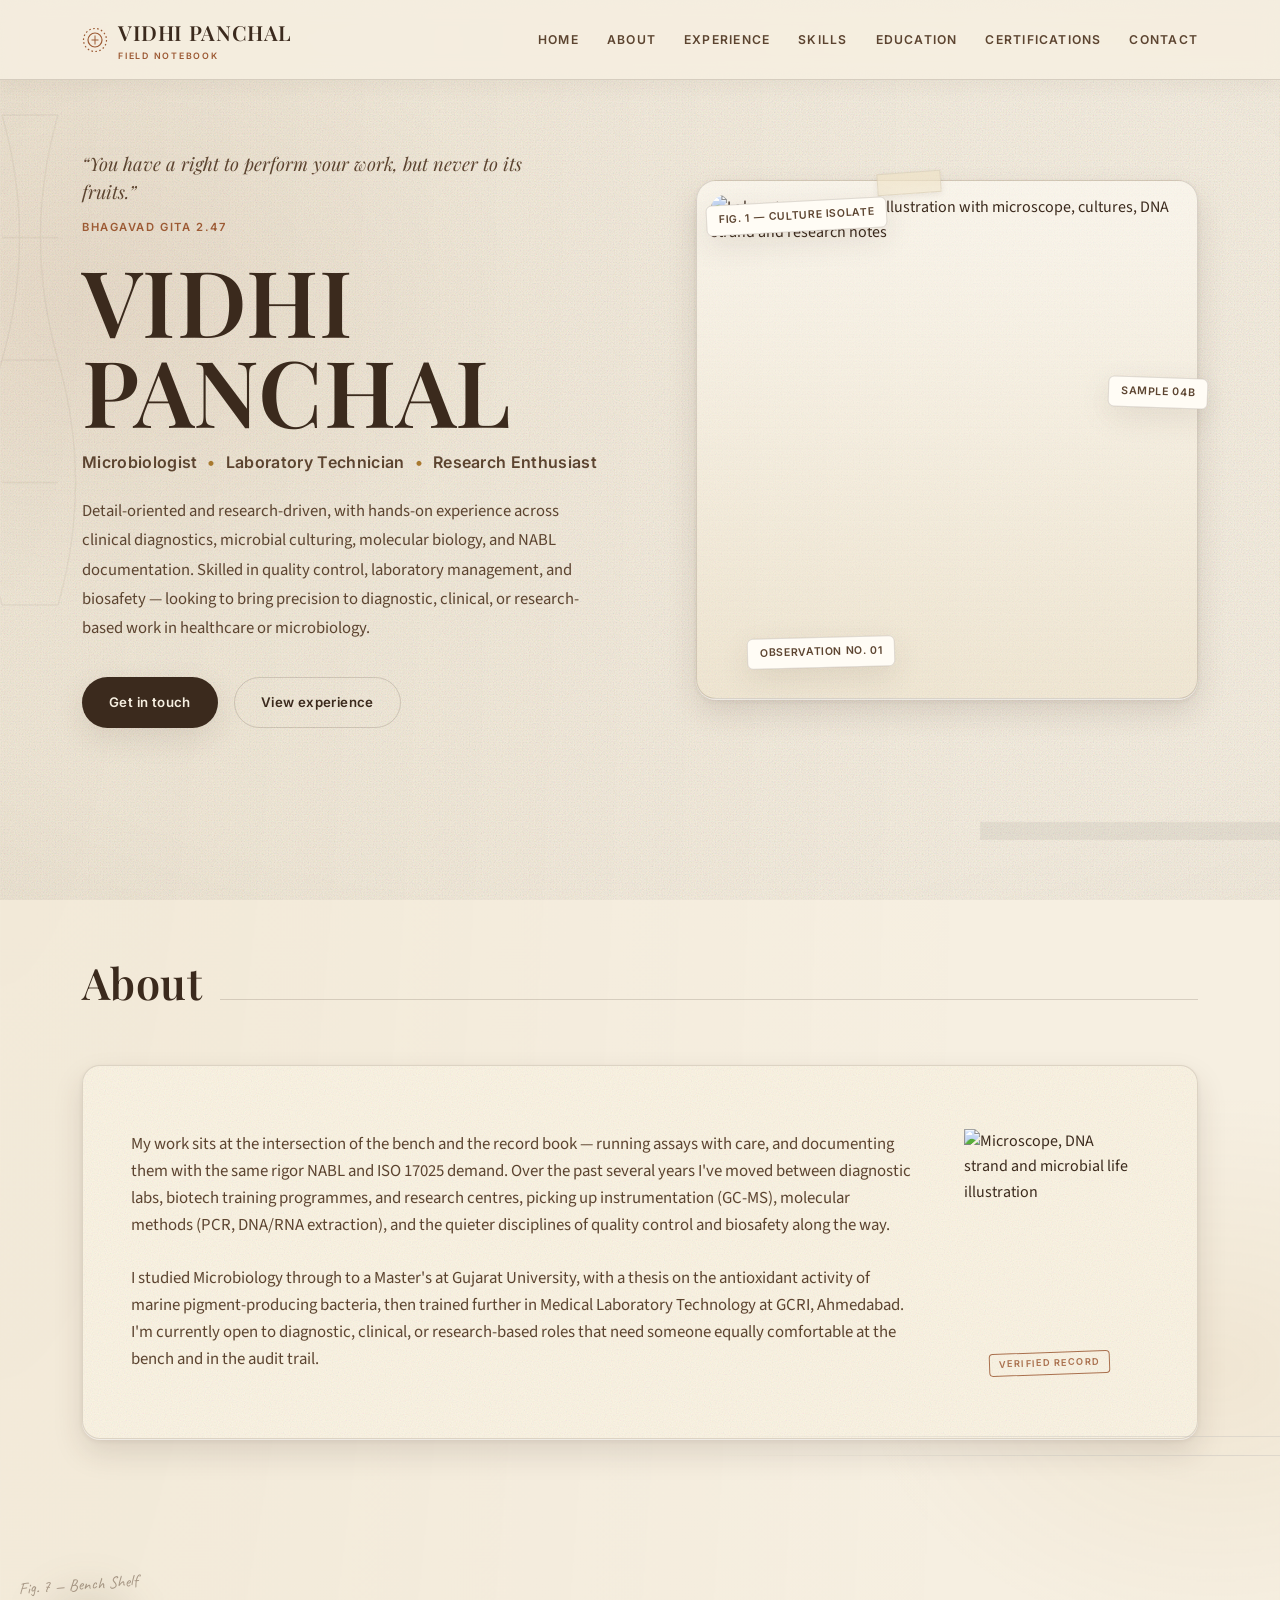
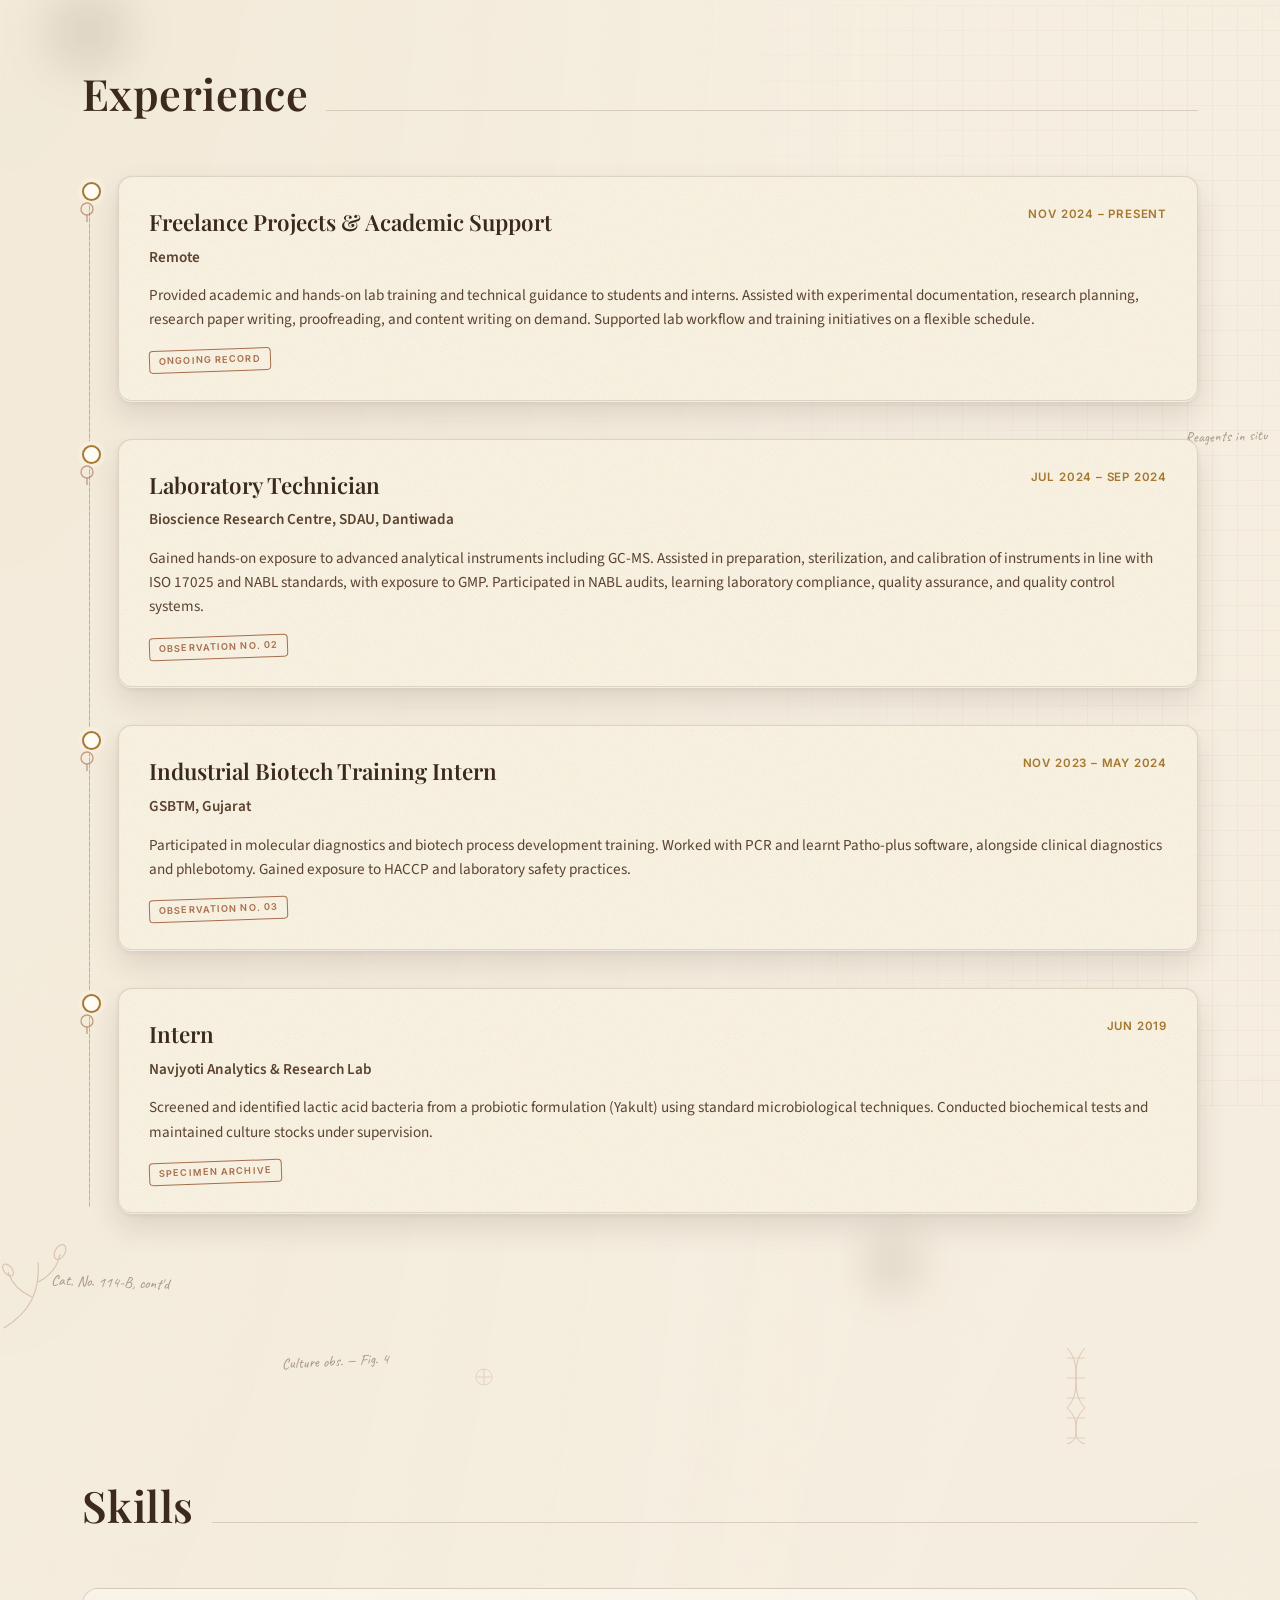
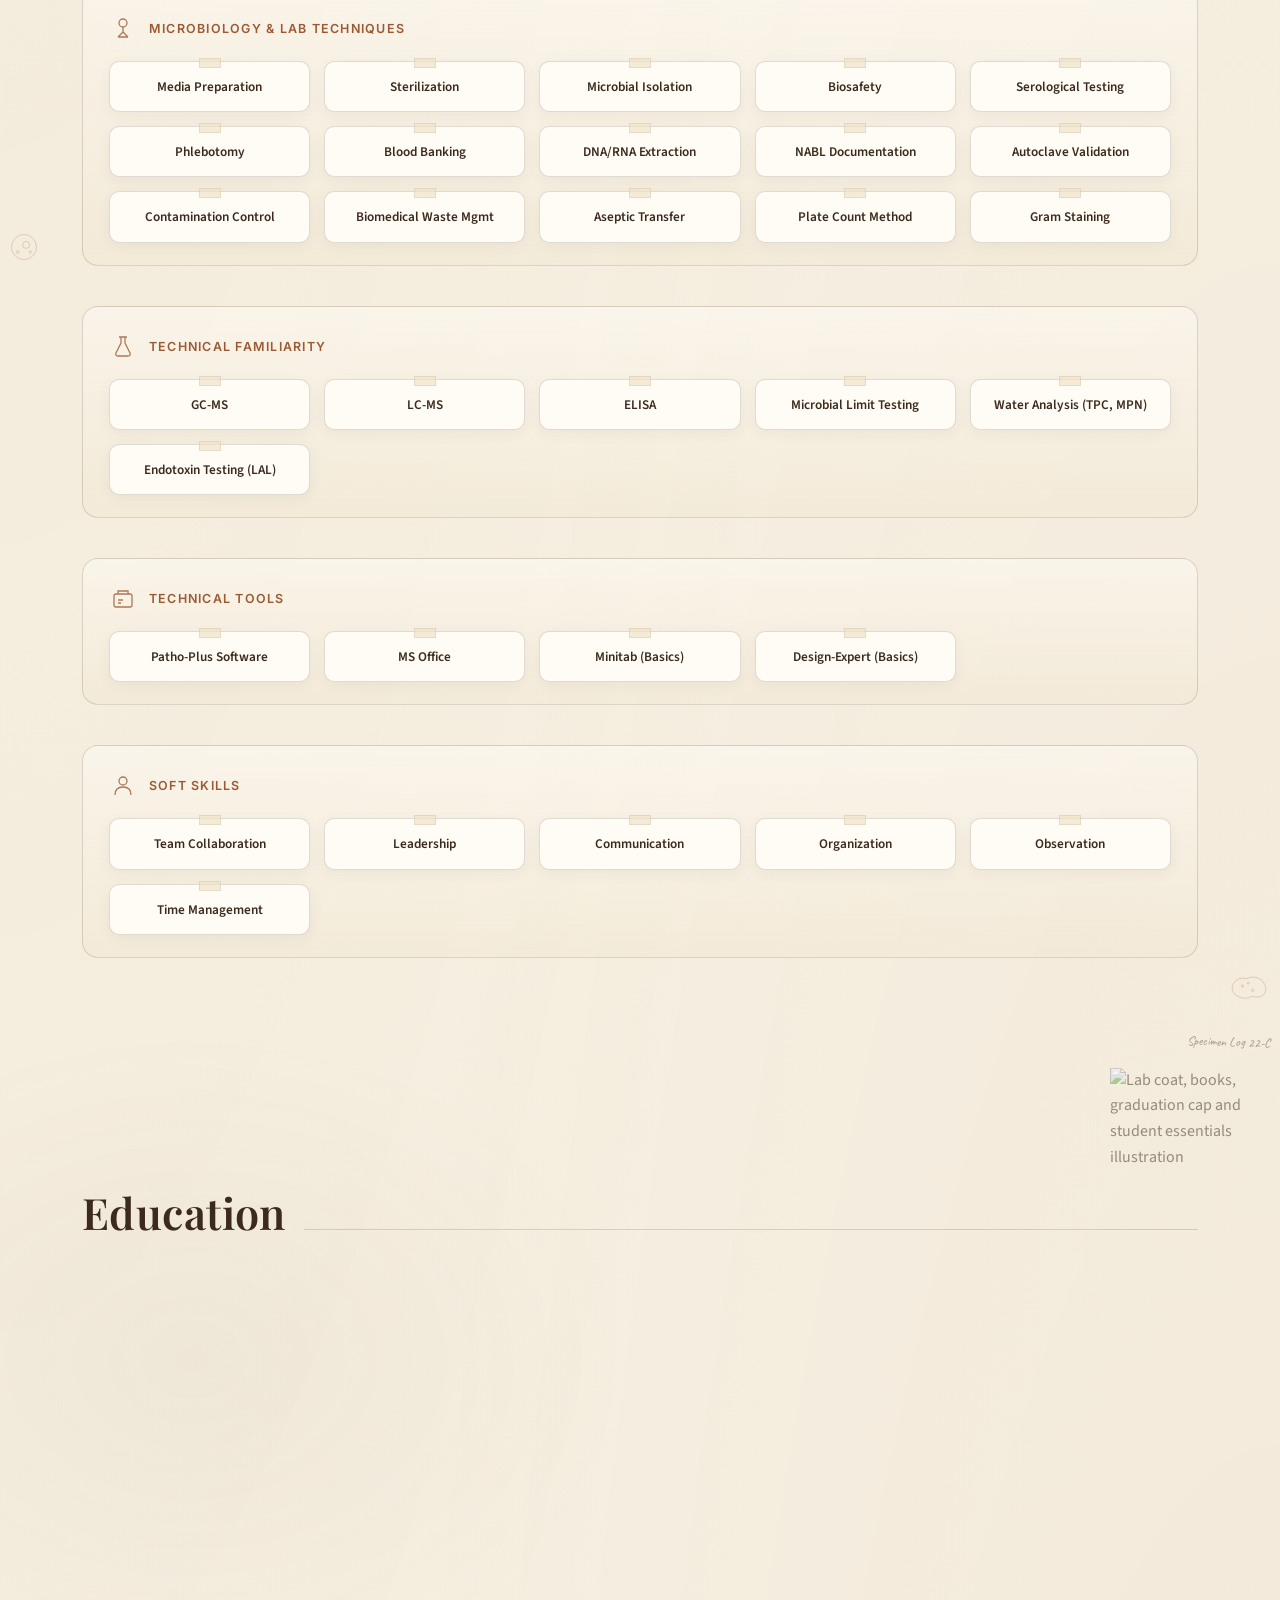
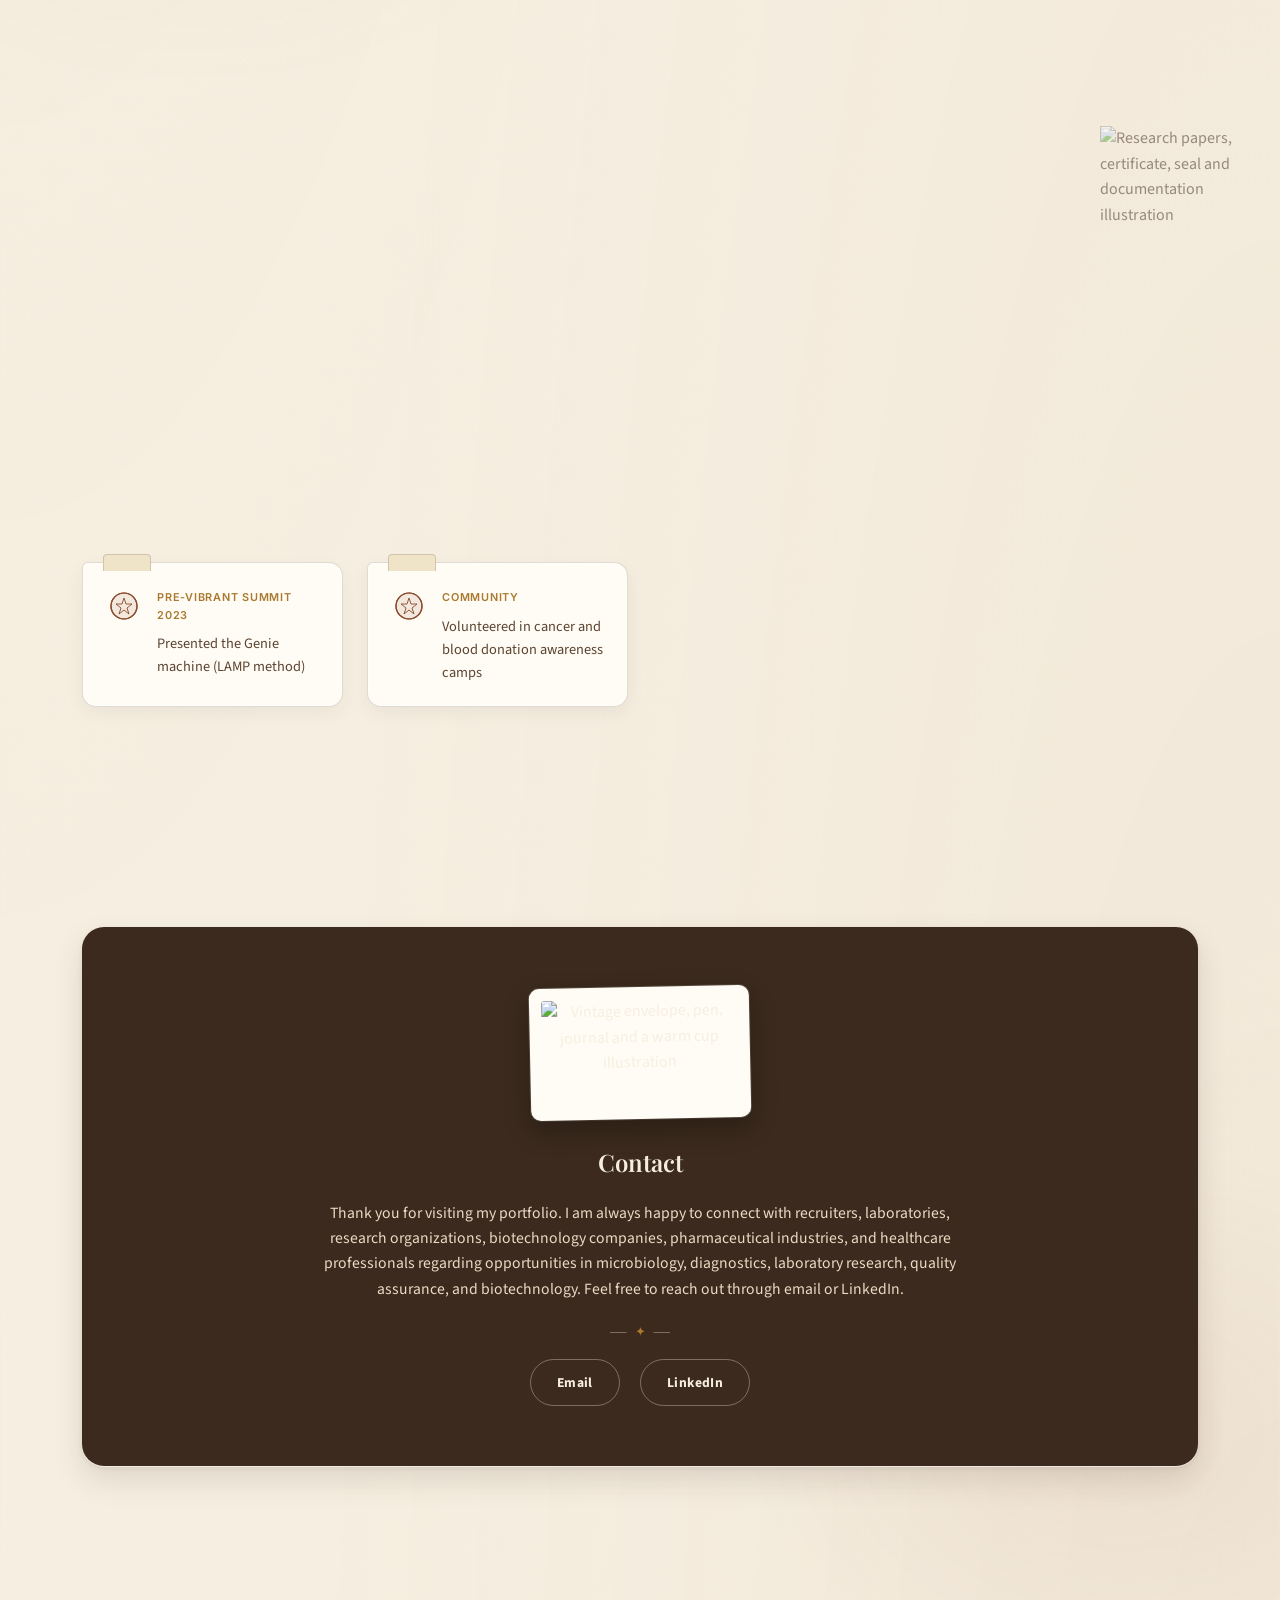
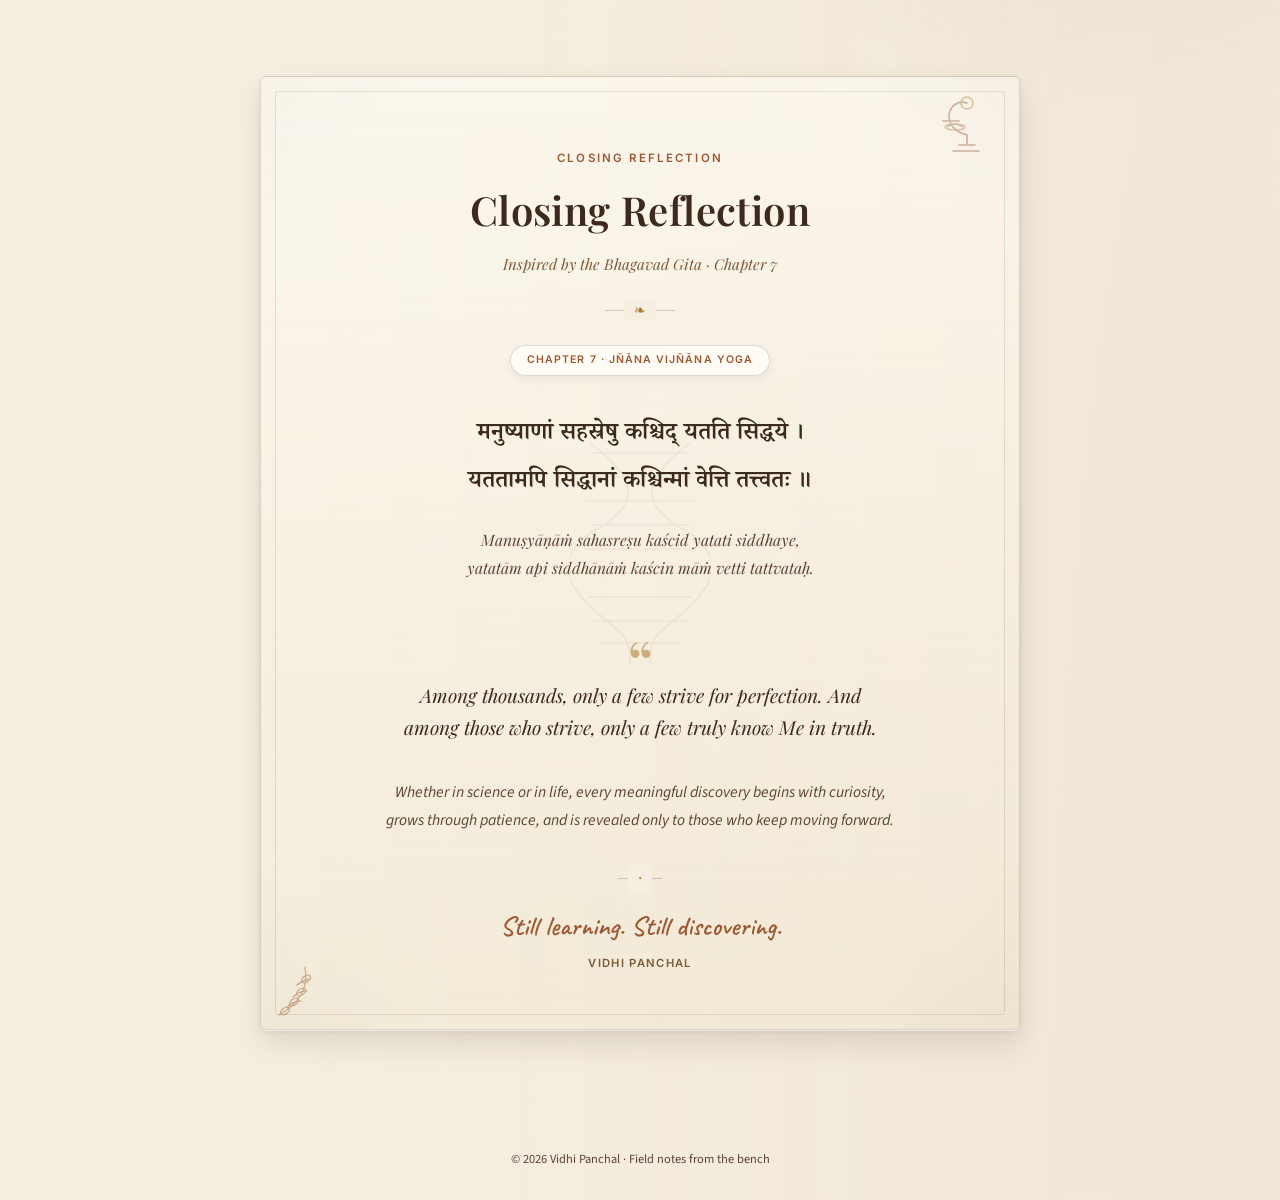
==== commit 18fdd622: "Add files via upload" ====
--- a/index.html
+++ b/index.html
@@ -3,30 +3,39 @@
 <head>
 <meta charset="UTF-8">
 <meta name="viewport" content="width=device-width, initial-scale=1.0">
-<title>Vidhi Panchal — Field Notes of a Microbiologist</title>
-<meta name="description" content="The research journal of Vidhi Panchal, Microbiologist &amp; Laboratory Technician.">
+<title>Vidhi Panchal — Microbiologist &amp; Laboratory Technician</title>
 <link rel="preconnect" href="https://fonts.googleapis.com">
-<link rel="preconnect" href="https://fonts.gstatic.com" crossorigin>
-<link href="https://fonts.googleapis.com/css2?family=Cormorant+Garamond:ital,wght@0,400;0,500;0,600;1,400;1,500&family=Cormorant:wght@300;400;500;600&family=Jost:wght@300;400;500;600&family=Caveat:wght@500;600;700&family=Noto+Sans+Devanagari:wght@400;500&display=swap" rel="stylesheet">
+<link href="https://fonts.googleapis.com/css2?family=Playfair+Display:ital,wght@0,500;0,600;0,700;1,500&family=Source+Sans+3:wght@400;500;600;700&family=Inter:wght@500;600;700&family=Noto+Serif+Devanagari:wght@500;600&family=Caveat:wght@500;600&display=swap" rel="stylesheet">
 <link rel="stylesheet" href="styles.css">
 </head>
 <body>
 
-<!-- Ambient particle canvas -->
-<canvas id="particle-canvas" aria-hidden="true"></canvas>
-
-<!-- Paper texture overlay -->
-<div class="paper-overlay" aria-hidden="true"></div>
-<div class="vignette-overlay" aria-hidden="true"></div>
-
-<!-- ============ NAVIGATION ============ -->
-<nav class="site-nav" id="site-nav">
-  <div class="nav-inner">
-    <a href="#hero" class="nav-mark">V.P. <span class="nav-mark-sub">Lab Journal</span></a>
-    <button class="nav-toggle" id="nav-toggle" aria-label="Toggle navigation" aria-expanded="false">
-      <span></span><span></span><span></span>
-    </button>
-    <ul class="nav-links" id="nav-links">
+<div class="texture"></div>
+<div class="fibers"></div>
+<div class="vignette"></div>
+<svg class="bg-watermark" viewBox="0 0 200 700" style="position:fixed; left:-40px; top:10%; width:140px; height:60%; opacity:0.05; pointer-events:none; z-index:1;" stroke="#3B2A1D" stroke-width="2" fill="none">
+  <path d="M60 0 Q110 175 60 350 Q10 525 60 700"/>
+  <path d="M140 0 Q90 175 140 350 Q190 525 140 700"/>
+  <path d="M60 0 H140 M60 175 H140 M60 350 H140 M60 525 H140 M60 700 H140"/>
+</svg>
+<svg class="bg-watermark" viewBox="0 0 500 40" style="position:fixed; right:-60px; bottom:6%; width:360px; height:30px; opacity:0.05; pointer-events:none; z-index:1;" stroke="#3B2A1D" stroke-width="1.4">
+  <rect x="0" y="8" width="500" height="24"/>
+  <path d="M20 8 V24 M60 8 V32 M100 8 V24 M140 8 V32 M180 8 V24 M220 8 V32 M260 8 V24 M300 8 V32 M340 8 V24 M380 8 V32 M420 8 V24 M460 8 V32"/>
+</svg>
+<div id="particles"></div>
+
+<header>
+  <nav>
+    <div class="brand">
+      <svg class="brand-seal" width="26" height="26" viewBox="0 0 26 26" fill="none" stroke="#9C5A34" stroke-width="1.2">
+        <circle cx="13" cy="13" r="11.5" stroke-dasharray="1.6 2.4"/>
+        <circle cx="13" cy="13" r="7"/>
+        <path d="M13 8.5 V17.5 M9.5 13 H16.5" stroke-width="1"/>
+      </svg>
+      <span>VIDHI PANCHAL<small>Field Notebook</small></span>
+    </div>
+    <ul class="navlinks">
+      <li><a href="#home">Home</a></li>
       <li><a href="#about">About</a></li>
       <li><a href="#experience">Experience</a></li>
       <li><a href="#skills">Skills</a></li>
@@ -34,264 +43,407 @@
       <li><a href="#certifications">Certifications</a></li>
       <li><a href="#contact">Contact</a></li>
     </ul>
-  </div>
-</nav>
-
-<main>
-
-<!-- ============ HERO ============ -->
-<section class="hero" id="hero">
-  <div class="hero-inner">
-
-    <div class="gita-opening reveal" data-tag="Folio I">
-      <div class="gita-card">
-        <span class="specimen-corner tl" aria-hidden="true"></span>
-        <span class="specimen-corner br" aria-hidden="true"></span>
-        <p class="gita-label">Bhagavad Gita <span class="gita-label-divider">·</span> Chapter 2, Verse 47</p>
-        <p class="gita-sanskrit">कर्मण्येवाधिकारस्ते मा फलेषु कदाचन। मा कर्मफलहेतुर्भूर्मा ते सङ्गोऽस्त्वकर्मणि॥</p>
-        <p class="gita-translit">Karmany evadhikaras te ma phaleshu kadachana,<br>Ma karma phala hetur bhur ma te sango 'stv akarmani.</p>
-        <p class="gita-translation">"You have a right to perform your prescribed duties, but you are not entitled to the fruits of your actions. Never consider yourself the cause of the results, and never become attached to inaction."</p>
-      </div>
-    </div>
-
-    <div class="hero-main">
-      <div class="hero-copy reveal">
-        <p class="hero-eyebrow">Specimen Record — Est. Field Notes</p>
-        <h1 class="hero-title">Vidhi Panchal</h1>
-        <p class="hero-role">Microbiologist &amp; Laboratory Technician</p>
-        <p class="hero-desc">A working notebook of clinical diagnostics, microbial culturing and molecular biology — kept the way a field researcher keeps a journal: precisely, patiently, and with a quiet curiosity for what the culture reveals next.</p>
-        <div class="hero-actions">
-          <a href="#experience" class="ink-link">Read the Journal ↓</a>
-          <a href="#contact" class="ink-link ink-link--muted">Correspondence</a>
-        </div>
-      </div>
-      <div class="hero-illustration reveal">
-        <img src="images/hero.png" alt="Laboratory workspace illustration with microscope, DNA strand, petri dish cultures and an open research notebook" loading="eager">
-        <span class="washi-tape wt-1" aria-hidden="true"></span>
-        <span class="archive-tag" aria-hidden="true">Fig. 1 — Bench Notes</span>
-      </div>
-    </div>
-
-  </div>
-  <div class="scroll-cue" aria-hidden="true"><span></span></div>
-</section>
-
-<!-- ============ ABOUT ============ -->
-<section class="journal-section" id="about">
-  <div class="section-inner section-inner--reverse">
-    <div class="section-illustration reveal">
-      <img src="images/about.png" alt="Illustration of a microscope, DNA helix and microbial specimens" loading="lazy">
-      <span class="specimen-stamp" aria-hidden="true">Observed</span>
-    </div>
-    <div class="section-copy reveal">
-      <p class="folio-marker">Folio II — Field Notes</p>
-      <h2 class="section-title">About the Researcher</h2>
-      <div class="divider" aria-hidden="true"></div>
-      <p>Detail-oriented and research-driven, with hands-on experience across clinical diagnostics, microbial culturing, molecular biology, and NABL documentation. Comfortable moving between the bench and the binder — equally at home validating an autoclave cycle and drafting the report that follows it.</p>
-      <p>Trained in quality control, laboratory management, and biosafety procedure, with a foundation built through diagnostic labs, biotech research training, and an academic thesis on the antioxidant behaviour of marine, pigment-producing bacteria. Currently seeking a diagnostic, clinical, or research-based role that supports scientific and industrial excellence.</p>
-      <p class="handwritten-note">— still counting colonies, still asking why.</p>
-    </div>
-  </div>
-</section>
-
-<!-- ============ EXPERIENCE ============ -->
-<section class="journal-section journal-section--tinted" id="experience">
-  <div class="section-inner">
-    <div class="section-copy reveal">
-      <p class="folio-marker">Folio III — Laboratory Log</p>
-      <h2 class="section-title">Experience</h2>
-      <div class="divider" aria-hidden="true"></div>
-
-      <ol class="timeline">
-        <li class="timeline-entry reveal">
-          <span class="timeline-date">Nov 2024 — Present</span>
-          <h3>Freelance Projects &amp; Academic Support</h3>
-          <p class="timeline-loc">Remote</p>
-          <p>Provided academic and hands-on lab training to students and interns, assisting with experimental documentation, research planning, research-paper writing, proofreading and content writing on demand. Supported lab workflow and training initiatives on a flexible schedule.</p>
-        </li>
-        <li class="timeline-entry reveal">
-          <span class="timeline-date">July 2024 — Sept 2024</span>
-          <h3>Laboratory Technician</h3>
-          <p class="timeline-loc">Bioscience Research Centre, SDAU, Dantiwada</p>
-          <p>Gained hands-on exposure to advanced analytical instruments including GC-MS. Assisted in preparation, sterilisation and calibration of instruments in line with ISO 17025 and NABL standards, with exposure to GMP. Participated in NABL audits, learning laboratory compliance, quality assurance and quality control systems.</p>
-        </li>
-        <li class="timeline-entry reveal">
-          <span class="timeline-date">Nov 2023 — May 2024</span>
-          <h3>Industrial Biotech Training Intern</h3>
-          <p class="timeline-loc">GSBTM, Gujarat</p>
-          <p>Participated in molecular diagnostics and biotech process development training. Worked with PCR and Patho-plus software alongside clinical diagnostics and phlebotomy. Gained exposure to HACCP and laboratory safety practice.</p>
-        </li>
-        <li class="timeline-entry reveal">
-          <span class="timeline-date">June 2019</span>
-          <h3>Intern</h3>
-          <p class="timeline-loc">Navjyoti Analytics &amp; Research Lab</p>
-          <p>Screened and identified lactic acid bacteria from a probiotic formulation using standard microbiological techniques. Conducted biochemical tests and maintained culture stocks under supervision.</p>
-        </li>
-      </ol>
-    </div>
-    <div class="section-illustration reveal">
-      <img src="images/experience.png" alt="Illustration of a laboratory shelf with reagent bottles, flasks, test tubes and a clipboard" loading="lazy">
-      <span class="washi-tape wt-2" aria-hidden="true"></span>
-      <span class="archive-tag" aria-hidden="true">Fig. 2 — Shelf Inventory</span>
-    </div>
-  </div>
-</section>
-
-<!-- ============ SKILLS ============ -->
-<section class="journal-section" id="skills">
-  <div class="section-inner section-inner--reverse">
-    <div class="section-illustration reveal">
-      <img src="images/skills.png" alt="Illustration of a pipette, petri dish culture, molecular structure and flask" loading="lazy">
-      <span class="specimen-stamp" aria-hidden="true">Catalogued</span>
-    </div>
-    <div class="section-copy reveal">
-      <p class="folio-marker">Folio IV — Specimen Catalogue</p>
-      <h2 class="section-title">Skills &amp; Techniques</h2>
-      <div class="divider" aria-hidden="true"></div>
-
-      <div class="skill-groups">
-        <div class="skill-card reveal">
-          <span class="skill-tag">No. 04.1</span>
-          <h3>Microbiology &amp; Lab Technique</h3>
-          <p>Media preparation, sterilisation, microbial isolation &amp; identification, biosafety, pathological &amp; serological testing, phlebotomy, blood banking, DNA/RNA extraction, NABL documentation, autoclave validation, contamination control, biomedical waste management, aseptic transfer, plate count method, Gram staining interpretation.</p>
-        </div>
-        <div class="skill-card reveal">
-          <span class="skill-tag">No. 04.2</span>
+  </nav>
+</header>
+
+<section id="home" class="hero">
+  <div class="container hero-grid">
+    <div>
+      <div class="hero-quote">
+        <p>&ldquo;You have a right to perform your work, but never to its fruits.&rdquo;</p>
+        <cite>Bhagavad Gita 2.47</cite>
+      </div>
+      <h1>VIDHI<br>PANCHAL</h1>
+      <div class="roles"><span>Microbiologist</span><span>Laboratory Technician</span><span>Research Enthusiast</span></div>
+      <p class="intro">Detail-oriented and research-driven, with hands-on experience across clinical diagnostics, microbial culturing, molecular biology, and NABL documentation. Skilled in quality control, laboratory management, and biosafety — looking to bring precision to diagnostic, clinical, or research-based work in healthcare or microbiology.</p>
+      <div class="cta-row">
+        <a class="btn btn-primary" href="#contact">Get in touch</a>
+        <a class="btn btn-ghost" href="#experience">View experience</a>
+      </div>
+    </div>
+
+    <div class="hero-art">
+     <div class="desk-frame">
+      <img class="hero-illustration" src="images/laboratory-workspace-illustration-with-microscope.webp" width="438" height="454" decoding="async" alt="Laboratory workspace illustration with microscope, cultures, DNA strand and research notes" loading="eager" />
+     </div>
+
+      <div class="label-tag" style="top:4%; left:2%;">Fig. 1 — Culture Isolate</div>
+      <div class="label-tag two" style="top:38%; right:-2%;">Sample 04B</div>
+      <div class="label-tag three" style="bottom:6%; left:10%;">Observation No. 01</div>
+      <div class="washi-tape" style="top:-8px; left:36%; transform:rotate(-4deg);"></div>
+    </div>
+  </div>
+</section>
+
+<section id="about">
+  <div class="container">
+    <div class="sec-head reveal"><h2>About</h2><div class="rule"></div></div>
+    <div class="about-card reveal">
+      <p>
+        My work sits at the intersection of the bench and the record book — running assays with care, and documenting them with the same rigor NABL and ISO 17025 demand. Over the past several years I've moved between diagnostic labs, biotech training programmes, and research centres, picking up instrumentation (GC-MS), molecular methods (PCR, DNA/RNA extraction), and the quieter disciplines of quality control and biosafety along the way.
+        <br><br>
+        I studied Microbiology through to a Master's at Gujarat University, with a thesis on the antioxidant activity of marine pigment-producing bacteria, then trained further in Medical Laboratory Technology at GCRI, Ahmedabad. I'm currently open to diagnostic, clinical, or research-based roles that need someone equally comfortable at the bench and in the audit trail.
+      </p>
+      <div class="figure">
+        <img class="about-illustration" src="images/microscope-dna-strand-and-microbial-life-illustrat.webp" width="327" height="403" decoding="async" alt="Microscope, DNA strand and microbial life illustration" loading="lazy" />
+        <span class="archive-stamp">Verified Record</span>
+      </div>
+    </div>
+  </div>
+</section>
+
+<section id="experience">
+  <div class="exp-illustration-wrap" aria-hidden="true">
+    <img class="exp-watercolor" src="images/exp-watercolor-illustration.webp" width="698" height="805" decoding="async" alt="" loading="lazy" />
+    <div class="exp-graph-paper"></div>
+    <div class="exp-ink-smudge s1"></div>
+    <div class="exp-ink-smudge s2"></div>
+    <div class="exp-archive-note n1">Fig. 7 &mdash; Bench Shelf</div>
+    <div class="exp-archive-note n2">Cat. No. 114-B, cont'd</div>
+    <div class="exp-archive-note n3">Reagents in situ</div>
+    <svg class="exp-botanical-sketch" width="150" height="90" viewBox="0 0 150 90" fill="none" stroke="#9C5A34" stroke-width="1.1">
+      <path d="M4 86 C 30 70, 40 50, 38 20"/>
+      <path d="M38 40 C 50 34, 58 24, 60 12"/>
+      <path d="M32 55 C 20 50, 12 42, 8 30"/>
+      <ellipse cx="60" cy="10" rx="5" ry="8" transform="rotate(30 60 10)"/>
+      <ellipse cx="8" cy="28" rx="4" ry="7" transform="rotate(-40 8 28)"/>
+    </svg>
+  </div>
+  <div class="container">
+    <div class="sec-head reveal"><h2>Experience</h2><div class="rule"></div></div>
+    <div class="timeline">
+
+      <div class="tl-item reveal">
+        <svg class="tl-pin" width="26" height="26" viewBox="0 0 26 26" fill="none" stroke="#9C5A34" stroke-width="1.3"><circle cx="13" cy="9" r="6"/><path d="M13 15 V22"/></svg>
+        <div class="tl-card">
+          <div class="tl-top">
+            <div><h3>Freelance Projects &amp; Academic Support</h3><div class="inst">Remote</div></div>
+            <div class="dur">Nov 2024 – Present</div>
+          </div>
+          <p>Provided academic and hands-on lab training and technical guidance to students and interns. Assisted with experimental documentation, research planning, research paper writing, proofreading, and content writing on demand. Supported lab workflow and training initiatives on a flexible schedule.</p>
+          <div class="tl-tag"><span class="archive-stamp">Ongoing Record</span></div>
+        </div>
+      </div>
+
+      <div class="tl-item reveal">
+        <svg class="tl-pin" width="26" height="26" viewBox="0 0 26 26" fill="none" stroke="#9C5A34" stroke-width="1.3"><circle cx="13" cy="9" r="6"/><path d="M13 15 V22"/></svg>
+        <div class="tl-card">
+          <div class="tl-top">
+            <div><h3>Laboratory Technician</h3><div class="inst">Bioscience Research Centre, SDAU, Dantiwada</div></div>
+            <div class="dur">Jul 2024 – Sep 2024</div>
+          </div>
+          <p>Gained hands-on exposure to advanced analytical instruments including GC-MS. Assisted in preparation, sterilization, and calibration of instruments in line with ISO 17025 and NABL standards, with exposure to GMP. Participated in NABL audits, learning laboratory compliance, quality assurance, and quality control systems.</p>
+          <div class="tl-tag"><span class="archive-stamp">Observation No. 02</span></div>
+        </div>
+      </div>
+
+      <div class="tl-item reveal">
+        <svg class="tl-pin" width="26" height="26" viewBox="0 0 26 26" fill="none" stroke="#9C5A34" stroke-width="1.3"><circle cx="13" cy="9" r="6"/><path d="M13 15 V22"/></svg>
+        <div class="tl-card">
+          <div class="tl-top">
+            <div><h3>Industrial Biotech Training Intern</h3><div class="inst">GSBTM, Gujarat</div></div>
+            <div class="dur">Nov 2023 – May 2024</div>
+          </div>
+          <p>Participated in molecular diagnostics and biotech process development training. Worked with PCR and learnt Patho-plus software, alongside clinical diagnostics and phlebotomy. Gained exposure to HACCP and laboratory safety practices.</p>
+          <div class="tl-tag"><span class="archive-stamp">Observation No. 03</span></div>
+        </div>
+      </div>
+
+      <div class="tl-item reveal">
+        <svg class="tl-pin" width="26" height="26" viewBox="0 0 26 26" fill="none" stroke="#9C5A34" stroke-width="1.3"><circle cx="13" cy="9" r="6"/><path d="M13 15 V22"/></svg>
+        <div class="tl-card">
+          <div class="tl-top">
+            <div><h3>Intern</h3><div class="inst">Navjyoti Analytics &amp; Research Lab</div></div>
+            <div class="dur">Jun 2019</div>
+          </div>
+          <p>Screened and identified lactic acid bacteria from a probiotic formulation (Yakult) using standard microbiological techniques. Conducted biochemical tests and maintained culture stocks under supervision.</p>
+          <div class="tl-tag"><span class="archive-stamp">Specimen Archive</span></div>
+        </div>
+      </div>
+
+    </div>
+  </div>
+</section>
+
+<section id="skills">
+  <div class="skills-illustration-wrap" aria-hidden="true">
+    <div class="skills-crop crop-dish-peek"></div>
+    <div class="skills-crop crop-pipette-edge"></div>
+    <div class="skills-crop crop-molecule-corner"></div>
+    <svg class="skills-dna" viewBox="0 0 24 96" fill="none" stroke="#9C5A34" stroke-width="1">
+      <path d="M3 0 C 21 20, 3 40, 21 60 C 3 76, 21 90, 3 96"/>
+      <path d="M21 0 C 3 20, 21 40, 3 60 C 21 76, 3 90, 21 96"/>
+      <path d="M3 10 L21 10 M21 30 L3 30 M3 50 L21 50 M21 70 L3 70 M3 90 L21 90" stroke-width="0.7"/>
+    </svg>
+    <svg class="skills-doodle d-cell" width="32" height="32" viewBox="0 0 46 46" fill="none" stroke="#9C5A34" stroke-width="1.1">
+      <circle cx="23" cy="23" r="18"/><circle cx="26" cy="20" r="5"/><circle cx="14" cy="30" r="2"/><circle cx="32" cy="30" r="1.6"/>
+    </svg>
+    <svg class="skills-doodle d-microbe" width="42" height="29" viewBox="0 0 58 40" fill="none" stroke="#9C5A34" stroke-width="1.1">
+      <path d="M6 24 C 4 12, 16 4, 26 8 C 36 2, 50 8, 52 20 C 54 30, 44 36, 34 32 C 24 38, 10 34, 6 24 Z"/>
+      <circle cx="20" cy="18" r="1.6"/><circle cx="34" cy="24" r="1.6"/><circle cx="28" cy="14" r="1.2"/>
+    </svg>
+    <svg class="skills-doodle d-cross" width="20" height="20" viewBox="0 0 30 30" fill="none" stroke="#9C5A34" stroke-width="1.1">
+      <path d="M15 4 V26 M4 15 H26"/><circle cx="15" cy="15" r="12"/>
+    </svg>
+    <div class="skills-note n1">Culture obs. &mdash; Fig. 4</div>
+    <div class="skills-note n2">Specimen Log 22-C</div>
+  </div>
+  <div class="container">
+    <div class="sec-head reveal"><h2>Skills</h2><div class="rule"></div></div>
+    <div class="skill-groups">
+
+      <div class="skill-group reveal">
+        <div class="skill-group-head">
+          <svg width="28" height="28" viewBox="0 0 28 28" stroke="#9C5A34" stroke-width="1.3" fill="none"><circle cx="14" cy="8" r="4"/><path d="M14 12 V17 M9 22 H19 M14 17 L9 22 M14 17 L19 22"/></svg>
+          <h3>Microbiology &amp; Lab Techniques</h3>
+        </div>
+        <div class="skill-grid">
+          <div class="skill-card">Media Preparation</div>
+          <div class="skill-card">Sterilization</div>
+          <div class="skill-card">Microbial Isolation</div>
+          <div class="skill-card">Biosafety</div>
+          <div class="skill-card">Serological Testing</div>
+          <div class="skill-card">Phlebotomy</div>
+          <div class="skill-card">Blood Banking</div>
+          <div class="skill-card">DNA/RNA Extraction</div>
+          <div class="skill-card">NABL Documentation</div>
+          <div class="skill-card">Autoclave Validation</div>
+          <div class="skill-card">Contamination Control</div>
+          <div class="skill-card">Biomedical Waste Mgmt</div>
+          <div class="skill-card">Aseptic Transfer</div>
+          <div class="skill-card">Plate Count Method</div>
+          <div class="skill-card">Gram Staining</div>
+        </div>
+      </div>
+
+      <div class="skill-group reveal">
+        <div class="skill-group-head">
+          <svg width="28" height="28" viewBox="0 0 28 28" stroke="#9C5A34" stroke-width="1.3" fill="none"><path d="M10 4 H18 M12 4 V10 L7 20 Q6 23 9 23 H19 Q22 23 21 20 L16 10 V4"/></svg>
+          <h3>Technical Familiarity</h3>
+        </div>
+        <div class="skill-grid">
+          <div class="skill-card">GC-MS</div>
+          <div class="skill-card">LC-MS</div>
+          <div class="skill-card">ELISA</div>
+          <div class="skill-card">Microbial Limit Testing</div>
+          <div class="skill-card">Water Analysis (TPC, MPN)</div>
+          <div class="skill-card">Endotoxin Testing (LAL)</div>
+        </div>
+      </div>
+
+      <div class="skill-group reveal">
+        <div class="skill-group-head">
+          <svg width="28" height="28" viewBox="0 0 28 28" stroke="#9C5A34" stroke-width="1.3" fill="none"><rect x="5" y="9" width="18" height="13" rx="2"/><path d="M9 9 V6 H19 V9"/><path d="M9 15 H14 M9 18 H12"/></svg>
           <h3>Technical Tools</h3>
-          <p>MS Office, Patho-plus software, Minitab &amp; Design-Expert (basics).</p>
-        </div>
-        <div class="skill-card reveal">
-          <span class="skill-tag">No. 04.3</span>
-          <h3>Basic Technical Exposure</h3>
-          <p>GC-MS, LC-MS operation and calibration basics, ELISA assay principle, microbial limit testing, water analysis (TPC, MPN), endotoxin testing (LAL), autoclave validation.</p>
-        </div>
-        <div class="skill-card reveal">
-          <span class="skill-tag">No. 04.4</span>
+        </div>
+        <div class="skill-grid">
+          <div class="skill-card">Patho-Plus Software</div>
+          <div class="skill-card">MS Office</div>
+          <div class="skill-card">Minitab (Basics)</div>
+          <div class="skill-card">Design-Expert (Basics)</div>
+        </div>
+      </div>
+
+      <div class="skill-group reveal">
+        <div class="skill-group-head">
+          <svg width="28" height="28" viewBox="0 0 28 28" stroke="#9C5A34" stroke-width="1.3" fill="none"><circle cx="14" cy="9" r="4"/><path d="M6 23 Q6 15 14 15 Q22 15 22 23"/></svg>
           <h3>Soft Skills</h3>
-          <p>Team collaboration, leadership, communication, organisation, observation, time management.</p>
-        </div>
-      </div>
-    </div>
-  </div>
-</section>
-
-<!-- ============ EDUCATION ============ -->
-<section class="journal-section journal-section--tinted" id="education">
-  <div class="section-inner">
-    <div class="section-copy reveal">
-      <p class="folio-marker">Folio V — Academic Record</p>
-      <h2 class="section-title">Education</h2>
-      <div class="divider" aria-hidden="true"></div>
-
-      <div class="edu-entry reveal">
-        <span class="timeline-date">2022 — 2023</span>
-        <h3>Post Graduate Diploma in Medical Laboratory Technology</h3>
-        <p class="timeline-loc">The Gujarat Cancer &amp; Research Institute (GCRI), Civil Hospital, Ahmedabad</p>
-      </div>
-      <div class="edu-entry reveal">
-        <span class="timeline-date">2020 — 2022</span>
-        <h3>Master's Degree in Microbiology</h3>
-        <p class="timeline-loc">Gujarat University, Ahmedabad</p>
-        <p class="handwritten-note">Thesis — Antioxidant activity of marine pigment-producing bacteria using Response Surface Methodology (RSM).</p>
-      </div>
-      <div class="edu-entry reveal">
-        <span class="timeline-date">2017 — 2020</span>
-        <h3>Bachelor's Degree in Microbiology</h3>
-        <p class="timeline-loc">LJ University, Ahmedabad</p>
-      </div>
-    </div>
-    <div class="section-illustration reveal">
-      <img src="images/education.png" alt="Illustration of a lab coat, graduation cap, and stacked books on microbiology, molecular biology and laboratory manuals" loading="lazy">
-      <span class="washi-tape wt-1" aria-hidden="true"></span>
-      <span class="archive-tag" aria-hidden="true">Fig. 3 — Student Record</span>
-    </div>
-  </div>
-</section>
-
-<!-- ============ CERTIFICATIONS ============ -->
-<section class="journal-section" id="certifications">
-  <div class="section-inner section-inner--reverse">
-    <div class="section-illustration reveal">
-      <img src="images/certifications.png" alt="Illustration of research papers, a certificate, a wax seal and a rubber stamp" loading="lazy">
-      <span class="specimen-stamp" aria-hidden="true">Verified</span>
-    </div>
-    <div class="section-copy reveal">
-      <p class="folio-marker">Folio VI — Certifications &amp; Workshops</p>
-      <h2 class="section-title">Certifications &amp; Workshops</h2>
-      <div class="divider" aria-hidden="true"></div>
-      <ul class="cert-list">
-        <li><span class="cert-org">The Open University (UK)</span> — Microbes, Forensic Science &amp; Fingerprinting, Women's Health, Cell Biology</li>
-        <li><span class="cert-org">Yale School of Medicine</span> — Digestive Health CME Series (Celiac Disease, LFTs, Esophageal Disorders)</li>
-        <li><span class="cert-org">Wicking Dementia Research &amp; Education Centre</span> — Understanding Dementia</li>
-        <li><span class="cert-org">GSBTM &amp; DST</span> — Biotechnopreneurship™ Awareness Programme</li>
-        <li><span class="cert-org">Pre-Vibrant Summit 2023</span> — Presented the Genie machine (LAMP method)</li>
-        <li><span class="cert-org">Community Service</span> — Volunteered in cancer and blood donation awareness camps</li>
-      </ul>
-    </div>
-  </div>
-</section>
-
-<!-- ============ CONTACT ============ -->
-<section class="journal-section journal-section--tinted" id="contact">
-  <div class="section-inner section-inner--center">
-    <div class="section-copy section-copy--center reveal">
-      <p class="folio-marker">Folio VII — Correspondence</p>
-      <h2 class="section-title">Get in Touch</h2>
-      <div class="divider divider--center" aria-hidden="true"></div>
-      <p class="contact-intro">For diagnostic, clinical or research collaboration — the notebook is always open to a new entry.</p>
+        </div>
+        <div class="skill-grid">
+          <div class="skill-card">Team Collaboration</div>
+          <div class="skill-card">Leadership</div>
+          <div class="skill-card">Communication</div>
+          <div class="skill-card">Organization</div>
+          <div class="skill-card">Observation</div>
+          <div class="skill-card">Time Management</div>
+        </div>
+      </div>
+
+    </div>
+  </div>
+</section>
+
+<section id="education">
+  <div class="container">
+    <img class="edu-art" src="images/lab-coat-books-graduation-cap-and-student-essentia.webp" width="283" height="341" decoding="async" alt="Lab coat, books, graduation cap and student essentials illustration" loading="lazy" />
+    <div class="sec-head reveal"><h2>Education</h2><div class="rule"></div></div>
+    <div class="edu-grid">
+
+      <div class="edu-card reveal">
+        <div class="card-fold"></div>
+        <svg class="edu-seal" width="46" height="34" viewBox="0 0 46 34" stroke="#9C5A34" stroke-width="1.4" fill="none" stroke-linecap="round" stroke-linejoin="round">
+          <path d="M2 12 L15 5 L28 12 L15 19 Z"/>
+          <path d="M8 15 V22 Q15 27 22 22 V15"/>
+          <path d="M28 12 V19" stroke-width="1"/>
+          <g transform="translate(37,17) scale(0.6)">
+            <path d="M0 12 V4 Q0 -2 6 -4 L12 -6"/>
+            <rect x="9" y="-14" width="10" height="6" rx="2" transform="rotate(-18 9 -14)"/>
+            <ellipse cx="0" cy="14" rx="9" ry="2.4"/>
+          </g>
+        </svg>
+        <div class="yr">2022 – 2023</div>
+        <h3>PG Diploma, Medical Laboratory Technology</h3>
+        <div class="inst">The Gujarat Cancer &amp; Research Institute (GCRI), Civil Hospital, Ahmedabad</div>
+      </div>
+
+      <div class="edu-card reveal">
+        <div class="card-fold"></div>
+        <svg class="edu-seal" width="46" height="34" viewBox="0 0 46 34" stroke="#9C5A34" stroke-width="1.4" fill="none" stroke-linecap="round" stroke-linejoin="round">
+          <path d="M2 12 L15 5 L28 12 L15 19 Z"/>
+          <path d="M8 15 V22 Q15 27 22 22 V15"/>
+          <path d="M28 12 V19" stroke-width="1"/>
+          <g transform="translate(37,17) scale(0.6)">
+            <path d="M0 12 V4 Q0 -2 6 -4 L12 -6"/>
+            <rect x="9" y="-14" width="10" height="6" rx="2" transform="rotate(-18 9 -14)"/>
+            <ellipse cx="0" cy="14" rx="9" ry="2.4"/>
+          </g>
+        </svg>
+        <div class="yr">2020 – 2022</div>
+        <h3>Master's Degree, Microbiology</h3>
+        <div class="inst">Gujarat University, Ahmedabad</div>
+        <p class="thesis">Thesis: Antioxidant activity of marine pigment-producing bacteria using Response Surface Methodology (RSM).</p>
+      </div>
+
+      <div class="edu-card reveal">
+        <div class="card-fold"></div>
+        <svg class="edu-seal" width="46" height="34" viewBox="0 0 46 34" stroke="#9C5A34" stroke-width="1.4" fill="none" stroke-linecap="round" stroke-linejoin="round">
+          <path d="M2 12 L15 5 L28 12 L15 19 Z"/>
+          <path d="M8 15 V22 Q15 27 22 22 V15"/>
+          <path d="M28 12 V19" stroke-width="1"/>
+          <g transform="translate(37,17) scale(0.6)">
+            <path d="M0 12 V4 Q0 -2 6 -4 L12 -6"/>
+            <rect x="9" y="-14" width="10" height="6" rx="2" transform="rotate(-18 9 -14)"/>
+            <ellipse cx="0" cy="14" rx="9" ry="2.4"/>
+          </g>
+        </svg>
+        <div class="yr">2017 – 2020</div>
+        <h3>Bachelor's Degree, Microbiology</h3>
+        <div class="inst">LJ University, Ahmedabad</div>
+      </div>
+
+    </div>
+  </div>
+</section>
+
+<section id="certifications">
+  <div class="container">
+    <img class="cert-art" src="images/research-papers-certificate-seal-and-documentation.webp" width="408" height="306" decoding="async" alt="Research papers, certificate, seal and documentation illustration" loading="lazy" />
+    <div class="sec-head reveal"><h2>Certifications</h2><div class="rule"></div></div>
+    <div class="cert-grid">
+      <div class="cert-card reveal">
+        <svg class="wax-seal" width="34" height="34" viewBox="0 0 34 34" fill="none" stroke="#8B4A2B" stroke-width="1.2"><circle cx="17" cy="17" r="13" fill="#9C5A34" fill-opacity="0.12"/><circle cx="17" cy="17" r="13"/><path d="M17 9 L19 15 L25 15 L20 19 L22 25 L17 21 L12 25 L14 19 L9 15 L15 15 Z" stroke-width="0.9"/></svg>
+        <div><div class="tag">The Open University (UK)</div><p>Microbes, Forensic Science &amp; Fingerprinting, Women's Health, Cell Biology</p></div>
+      </div>
+      <div class="cert-card reveal">
+        <svg class="wax-seal" width="34" height="34" viewBox="0 0 34 34" fill="none" stroke="#8B4A2B" stroke-width="1.2"><circle cx="17" cy="17" r="13" fill="#9C5A34" fill-opacity="0.12"/><circle cx="17" cy="17" r="13"/><path d="M17 9 L19 15 L25 15 L20 19 L22 25 L17 21 L12 25 L14 19 L9 15 L15 15 Z" stroke-width="0.9"/></svg>
+        <div><div class="tag">Yale School of Medicine</div><p>Digestive Health CME Series — Celiac Disease, LFTs, Esophageal Disorders</p></div>
+      </div>
+      <div class="cert-card reveal">
+        <svg class="wax-seal" width="34" height="34" viewBox="0 0 34 34" fill="none" stroke="#8B4A2B" stroke-width="1.2"><circle cx="17" cy="17" r="13" fill="#9C5A34" fill-opacity="0.12"/><circle cx="17" cy="17" r="13"/><path d="M17 9 L19 15 L25 15 L20 19 L22 25 L17 21 L12 25 L14 19 L9 15 L15 15 Z" stroke-width="0.9"/></svg>
+        <div><div class="tag">Wicking Dementia Research &amp; Education Centre</div><p>Understanding Dementia</p></div>
+      </div>
+      <div class="cert-card reveal">
+        <svg class="wax-seal" width="34" height="34" viewBox="0 0 34 34" fill="none" stroke="#8B4A2B" stroke-width="1.2"><circle cx="17" cy="17" r="13" fill="#9C5A34" fill-opacity="0.12"/><circle cx="17" cy="17" r="13"/><path d="M17 9 L19 15 L25 15 L20 19 L22 25 L17 21 L12 25 L14 19 L9 15 L15 15 Z" stroke-width="0.9"/></svg>
+        <div><div class="tag">GSBTM &amp; DST</div><p>Biotechnopreneurship™ Awareness Programme</p></div>
+      </div>
+      <div class="cert-card reveal">
+        <svg class="wax-seal" width="34" height="34" viewBox="0 0 34 34" fill="none" stroke="#8B4A2B" stroke-width="1.2"><circle cx="17" cy="17" r="13" fill="#9C5A34" fill-opacity="0.12"/><circle cx="17" cy="17" r="13"/><path d="M17 9 L19 15 L25 15 L20 19 L22 25 L17 21 L12 25 L14 19 L9 15 L15 15 Z" stroke-width="0.9"/></svg>
+        <div><div class="tag">Pre-Vibrant Summit 2023</div><p>Presented the Genie machine (LAMP method)</p></div>
+      </div>
+      <div class="cert-card reveal">
+        <svg class="wax-seal" width="34" height="34" viewBox="0 0 34 34" fill="none" stroke="#8B4A2B" stroke-width="1.2"><circle cx="17" cy="17" r="13" fill="#9C5A34" fill-opacity="0.12"/><circle cx="17" cy="17" r="13"/><path d="M17 9 L19 15 L25 15 L20 19 L22 25 L17 21 L12 25 L14 19 L9 15 L15 15 Z" stroke-width="0.9"/></svg>
+        <div><div class="tag">Community</div><p>Volunteered in cancer and blood donation awareness camps</p></div>
+      </div>
+    </div>
+  </div>
+</section>
+
+<section id="contact">
+  <div class="container">
+    <div class="contact-card reveal">
+      <div class="envelope-art-frame"><img class="envelope-art" src="images/vintage-envelope-pen-journal-and-a-warm-cup-illust.webp" width="424" height="234" decoding="async" alt="Vintage envelope, pen, journal and a warm cup illustration" loading="lazy" /></div>
+      <h2>Contact</h2>
+      <p>Thank you for visiting my portfolio. I am always happy to connect with recruiters, laboratories, research organizations, biotechnology companies, pharmaceutical industries, and healthcare professionals regarding opportunities in microbiology, diagnostics, laboratory research, quality assurance, and biotechnology. Feel free to reach out through email or LinkedIn.</p>
+      <div class="contact-divider"></div>
       <div class="contact-links">
-        <a href="mailto:vidhipanchal.biomicro@gmail.com" class="contact-link">
-          <span class="contact-label">Email</span>
-          <span class="contact-value">vidhipanchal.biomicro@gmail.com</span>
-        </a>
-        <a href="https://www.linkedin.com/in/vidhi-panchal-b1864716b" target="_blank" rel="noopener noreferrer" class="contact-link">
-          <span class="contact-label">LinkedIn</span>
-          <span class="contact-value">vidhi-panchal-b1864716b</span>
-        </a>
-      </div>
-    </div>
-    <div class="section-illustration section-illustration--center reveal">
-      <img src="images/contact.png" alt="Illustration of a sealed envelope, fountain pen, notebook and a warm cup of coffee" loading="lazy">
-      <span class="washi-tape wt-2" aria-hidden="true"></span>
-    </div>
-  </div>
-</section>
-
-<!-- ============ CLOSING REFLECTION ============ -->
-<section class="closing-reflection" id="closing">
-  <div class="closing-inner reveal">
-    <span class="closing-microscope" aria-hidden="true">
-      <svg viewBox="0 0 64 64" fill="none" xmlns="http://www.w3.org/2000/svg">
-        <path d="M28 8L40 20" stroke="currentColor" stroke-width="1.4" stroke-linecap="round"/>
-        <rect x="30" y="16" width="18" height="7" rx="3.5" transform="rotate(45 30 16)" stroke="currentColor" stroke-width="1.4"/>
-        <path d="M24 30c0 8 6 14 14 14" stroke="currentColor" stroke-width="1.4" stroke-linecap="round"/>
-        <path d="M14 52h30" stroke="currentColor" stroke-width="1.4" stroke-linecap="round"/>
-        <path d="M20 52c0-6 4-9 9-9h4c5 0 9 3 9 9" stroke="currentColor" stroke-width="1.4"/>
-        <circle cx="33" cy="30" r="3.4" stroke="currentColor" stroke-width="1.4"/>
+        <a href="mailto:vidhipanchal.biomicro@gmail.com">Email</a>
+        <a href="https://www.linkedin.com/in/vidhi-panchal-b1864716b" target="_blank" rel="noopener">LinkedIn</a>
+      </div>
+    </div>
+  </div>
+</section>
+
+<section class="reflection-section" id="closing-reflection">
+  <div class="container">
+    <div class="reflection-frame reveal">
+      <div class="reflection-particles" id="reflectionParticles"></div>
+
+      <!-- faint DNA watermark -->
+      <svg class="reflection-dna" width="140" height="220" viewBox="0 0 140 220" aria-hidden="true">
+        <path d="M20 0 C60 30 80 60 20 90 C-20 120 0 150 40 180 C 60 195 60 205 60 220" fill="none" stroke="#3B2A1D" stroke-width="2"/>
+        <path d="M120 0 C80 30 60 60 120 90 C160 120 140 150 100 180 C 80 195 80 205 80 220" fill="none" stroke="#3B2A1D" stroke-width="2"/>
+        <path d="M22 10H118 M18 34H122 M16 58H86 M56 58H124 M20 82H120 M14 106H70 M74 106H126 M22 130H118 M18 154H122 M24 178H116 M30 200H110" stroke="#3B2A1D" stroke-width="1.4"/>
       </svg>
-    </span>
-
-    <p class="closing-heading">Closing Reflection</p>
-    <p class="closing-sub">Inspired by the Bhagavad Gita · Chapter 7</p>
-    <p class="closing-label">Chapter 7 · Jñāna Vijñāna Yoga</p>
-
-    <p class="gita-sanskrit gita-sanskrit--closing">मनुष्याणां सहस्रेषु कश्चिद्यतति सिद्धये । यततामपि सिद्धानां कश्चिन्मां वेत्ति तत्त्वतः ॥</p>
-    <p class="gita-translit">Manuṣyāṇāṁ sahasreṣu kaścid yatati siddhaye,<br>yatatām api siddhānāṁ kaścin māṁ vetti tattvataḥ.</p>
-    <p class="gita-translation">"Among thousands, only a few strive for perfection. And among those who strive, only a few truly know Me in truth."</p>
-
-    <p class="closing-personal">Whether in science or in life, every meaningful discovery begins with curiosity, grows through patience, and is revealed only to those who keep moving forward.</p>
-
-    <p class="closing-signature">Still learning. Still discovering.</p>
-    <p class="closing-name">VIDHI PANCHAL</p>
-  </div>
-</section>
-
-</main>
-
-<!-- ============ FOOTER ============ -->
-<footer class="site-footer">
-  <p>&copy; <span id="year"></span> Vidhi Panchal. Kept as a field notebook, not a résumé.</p>
-</footer>
+
+      <!-- corner microscope illustration -->
+      <svg class="reflection-microscope" width="72" height="72" viewBox="0 0 72 72" fill="none" aria-hidden="true">
+        <path d="M30 54H46" stroke="#8B4A2B" stroke-width="1.6" stroke-linecap="round"/>
+        <path d="M24 60H50" stroke="#8B4A2B" stroke-width="1.6" stroke-linecap="round"/>
+        <path d="M38 54V44" stroke="#8B4A2B" stroke-width="1.6"/>
+        <path d="M38 44C38 44 20 40 20 26C20 15 29 9 38 12" stroke="#8B4A2B" stroke-width="1.6" stroke-linecap="round"/>
+        <circle cx="38" cy="12" r="6" stroke="#A8792F" stroke-width="1.6"/>
+        <path d="M30 30H14" stroke="#8B4A2B" stroke-width="1.6" stroke-linecap="round"/>
+        <path d="M18 36 Q26 30 34 36" stroke="#9C5A34" stroke-width="1.4" fill="none"/>
+        <ellipse cx="26" cy="36" rx="10" ry="3" stroke="#9C5A34" stroke-width="1.2" fill="none"/>
+      </svg>
+
+      <!-- hand-drawn olive branch -->
+      <svg class="reflection-leaf" width="90" height="60" viewBox="0 0 90 60" fill="none" aria-hidden="true">
+        <path d="M4 56C24 44 34 30 30 8" stroke="#A8792F" stroke-width="1.4" stroke-linecap="round"/>
+        <path d="M12 48C16 44 20 42 26 42" stroke="#8B4A2B" stroke-width="1.2" stroke-linecap="round"/>
+        <path d="M18 38C22 34 26 32 32 32" stroke="#8B4A2B" stroke-width="1.2" stroke-linecap="round"/>
+        <path d="M22 26C26 23 29 21 34 20" stroke="#8B4A2B" stroke-width="1.2" stroke-linecap="round"/>
+        <ellipse cx="10" cy="52" rx="5" ry="3" transform="rotate(-35 10 52)" stroke="#9C5A34" stroke-width="1.2"/>
+        <ellipse cx="19" cy="43" rx="5" ry="3" transform="rotate(-35 19 43)" stroke="#9C5A34" stroke-width="1.2"/>
+        <ellipse cx="26" cy="33" rx="5" ry="3" transform="rotate(-35 26 33)" stroke="#9C5A34" stroke-width="1.2"/>
+        <ellipse cx="31" cy="20" rx="5" ry="3" transform="rotate(-35 31 20)" stroke="#9C5A34" stroke-width="1.2"/>
+      </svg>
+
+      <div class="reflection-inner">
+        <p class="reflection-eyebrow">Closing Reflection</p>
+        <h2>Closing Reflection</h2>
+        <p class="reflection-subtitle">Inspired by the Bhagavad Gita · Chapter 7</p>
+
+        <div class="reflection-divider"></div>
+
+        <span class="reflection-chapter">Chapter 7 · Jñāna Vijñāna Yoga</span>
+
+        <p class="reflection-sanskrit">
+          मनुष्याणां सहस्रेषु कश्चिद् यतति सिद्धये ।<br>
+          यततामपि सिद्धानां कश्चिन्मां वेत्ति तत्त्वतः ॥
+        </p>
+        <p class="reflection-translit">
+          Manuṣyāṇāṁ sahasreṣu kaścid yatati siddhaye,<br>
+          yatatām api siddhānāṁ kaścin māṁ vetti tattvataḥ.
+        </p>
+
+        <blockquote class="reflection-quote">
+          <span class="qmark">&ldquo;</span>
+          <p>Among thousands, only a few strive for perfection. And among those who strive, only a few truly know Me in truth.</p>
+        </blockquote>
+
+        <p class="reflection-note">Whether in science or in life, every meaningful discovery begins with curiosity, grows through patience, and is revealed only to those who keep moving forward.</p>
+
+        <div class="reflection-divider small"></div>
+
+        <p class="reflection-signoff">Still learning. Still discovering.</p>
+        <p class="reflection-signature">Vidhi Panchal</p>
+      </div>
+    </div>
+  </div>
+</section>
+
+<footer>&copy; 2026 Vidhi Panchal · Field notes from the bench</footer>
 
 <script src="script.js"></script>
 </body>
--- a/styles.css
+++ b/styles.css
@@ -1,784 +1,538 @@
-/* ==========================================================================
-   VIDHI PANCHAL — FIELD NOTES
-   Archival scientific journal aesthetic
-   ========================================================================== */
-
-:root{
-  /* Primary backgrounds */
-  --ivory: #F3ECDC;
-  --cream: #F7F1E4;
-  --parchment: #EADFC5;
-  --paper-white: #FBF7ED;
-
-  /* Secondary */
-  --walnut: #4A3524;
-  --coffee: #3E2C1E;
-  --sepia: #6B4A30;
-  --copper: #A9652F;
-  --muted-gold: #B99457;
-  --muted-rust: #954B29;
-
-  /* Accents */
-  --antique-gold: #C6A664;
-  --warm-bronze: #8C6239;
-  --ink: #362415;
-
-  --line: rgba(74,53,36,0.18);
-  --shadow-soft: 0 10px 30px rgba(60,40,20,0.10);
-  --shadow-lift: 0 18px 40px rgba(60,40,20,0.16);
-
-  --font-display: 'Cormorant Garamond', 'Cormorant', serif;
-  --font-body: 'Jost', -apple-system, sans-serif;
-  --font-hand: 'Caveat', cursive;
-  --font-devanagari: 'Noto Sans Devanagari', serif;
-
-  --max-width: 1180px;
-}
-
-*, *::before, *::after{ box-sizing: border-box; }
-
-html{
-  scroll-behavior: smooth;
-}
-
-@media (prefers-reduced-motion: reduce){
-  html{ scroll-behavior: auto; }
-  *{ animation-duration: 0.01ms !important; animation-iteration-count: 1 !important; transition-duration: 0.01ms !important; }
-}
-
-body{
-  margin: 0;
-  background: var(--ivory);
-  color: var(--ink);
-  font-family: var(--font-body);
-  font-weight: 300;
-  line-height: 1.7;
-  -webkit-font-smoothing: antialiased;
-  overflow-x: hidden;
-}
-
-img{ max-width: 100%; display: block; }
-a{ color: inherit; text-decoration: none; }
-ul, ol{ margin: 0; padding: 0; list-style: none; }
-h1, h2, h3, p{ margin: 0; }
-
-::selection{ background: var(--antique-gold); color: var(--paper-white); }
-
-/* Focus visibility for accessibility */
-a:focus-visible, button:focus-visible{
-  outline: 2px solid var(--copper);
-  outline-offset: 3px;
-}
-
-/* ==========================================================================
-   AMBIENT LAYERS — paper texture / vignette / particles
-   ========================================================================== */
-
-#particle-canvas{
-  position: fixed;
-  inset: 0;
-  width: 100%;
-  height: 100%;
-  z-index: 1;
-  pointer-events: none;
-  opacity: 0.55;
-}
-
-.paper-overlay{
-  position: fixed;
-  inset: 0;
-  z-index: 2;
-  pointer-events: none;
-  opacity: 0.5;
-  mix-blend-mode: multiply;
-  background-image:
-    radial-gradient(circle at 15% 20%, rgba(139,105,60,0.05), transparent 45%),
-    radial-gradient(circle at 85% 75%, rgba(139,105,60,0.06), transparent 50%),
-    url("data:image/svg+xml,%3Csvg xmlns='http://www.w3.org/2000/svg' width='180' height='180'%3E%3Cfilter id='n'%3E%3CfeTurbulence type='fractalNoise' baseFrequency='0.9' numOctaves='2' stitchTiles='stitch'/%3E%3CfeColorMatrix type='matrix' values='0 0 0 0 0.28  0 0 0 0 0.20  0 0 0 0 0.13  0 0 0 0.05 0'/%3E%3C/filter%3E%3Crect width='100%25' height='100%25' filter='url(%23n)'/%3E%3C/svg%3E");
-}
-
-.vignette-overlay{
-  position: fixed;
-  inset: 0;
-  z-index: 3;
-  pointer-events: none;
-  background: radial-gradient(ellipse at center, transparent 55%, rgba(54,36,21,0.16) 100%);
-}
-
-main, .site-nav, .site-footer{ position: relative; z-index: 4; }
-
-/* ==========================================================================
-   NAVIGATION
-   ========================================================================== */
-
-.site-nav{
-  position: sticky;
-  top: 0;
-  z-index: 50;
-  backdrop-filter: blur(10px) saturate(1.1);
-  background: rgba(247,241,228,0.72);
-  border-bottom: 1px solid var(--line);
-  transition: box-shadow 0.4s ease;
-}
-
-.nav-inner{
-  max-width: var(--max-width);
-  margin: 0 auto;
-  padding: 0.9rem 1.75rem;
-  display: flex;
-  align-items: center;
-  justify-content: space-between;
-}
-
-.nav-mark{
-  font-family: var(--font-display);
-  font-size: 1.3rem;
-  letter-spacing: 0.02em;
-  color: var(--coffee);
-  display: flex;
-  align-items: baseline;
-  gap: 0.5rem;
-}
-.nav-mark-sub{
-  font-family: var(--font-hand);
-  font-size: 1rem;
-  color: var(--copper);
-  font-weight: 500;
-}
-
-.nav-links{
-  display: flex;
-  gap: 2.1rem;
-}
-.nav-links a{
-  font-size: 0.82rem;
-  letter-spacing: 0.08em;
-  text-transform: uppercase;
-  color: var(--sepia);
-  position: relative;
-  padding-bottom: 4px;
-}
-.nav-links a::after{
-  content:'';
-  position: absolute;
-  left: 0; right: 0; bottom: 0;
-  height: 1px;
-  background: var(--copper);
-  transform: scaleX(0);
-  transform-origin: left;
-  transition: transform 0.35s ease;
-}
-.nav-links a:hover::after,
-.nav-links a:focus-visible::after{ transform: scaleX(1); }
-.nav-links a:hover{ color: var(--coffee); }
-
-.nav-toggle{
-  display: none;
-  background: none;
-  border: none;
-  cursor: pointer;
-  flex-direction: column;
-  gap: 5px;
-  padding: 6px;
-}
-.nav-toggle span{
-  width: 22px; height: 1.5px;
-  background: var(--coffee);
-  display: block;
-}
-
-/* ==========================================================================
-   SHARED SECTION FRAMEWORK
-   ========================================================================== */
-
-.journal-section{
-  padding: clamp(4rem, 8vw, 7rem) 1.75rem;
-  position: relative;
-}
-.journal-section--tinted{
-  background: linear-gradient(180deg, rgba(234,223,197,0.55), rgba(234,223,197,0));
-}
-
-.section-inner{
-  max-width: var(--max-width);
-  margin: 0 auto;
-  display: grid;
-  grid-template-columns: 1.05fr 0.95fr;
-  gap: clamp(2.5rem, 6vw, 5rem);
-  align-items: center;
-}
-.section-inner--reverse{ direction: rtl; }
-.section-inner--reverse > *{ direction: ltr; }
-.section-inner--center{
-  grid-template-columns: 1fr;
-  justify-items: center;
-  text-align: center;
-  max-width: 780px;
-}
-
-.folio-marker{
-  font-family: var(--font-hand);
-  color: var(--copper);
-  font-size: 1.2rem;
-  margin-bottom: 0.35rem;
-}
-
-.section-title{
-  font-family: var(--font-display);
-  font-weight: 500;
-  font-size: clamp(2rem, 4vw, 2.85rem);
-  color: var(--coffee);
-  letter-spacing: 0.01em;
-}
-
-.divider{
-  width: 70px;
-  height: 2px;
-  margin: 1.1rem 0 1.6rem;
-  background: linear-gradient(90deg, var(--antique-gold), transparent);
-}
-.divider--center{ margin-left: auto; margin-right: auto; }
-
-.section-copy p{
-  font-size: 1rem;
-  color: var(--sepia);
-  margin-bottom: 1rem;
-  max-width: 52ch;
-}
-.section-copy--center p{ margin-left: auto; margin-right: auto; }
-
-.handwritten-note{
-  font-family: var(--font-hand);
-  font-size: 1.25rem;
-  color: var(--copper);
-  margin-top: 0.5rem;
-}
-
-.section-illustration{
-  position: relative;
-  display: flex;
-  justify-content: center;
-  padding: 1.5rem;
-}
-.section-illustration img{
-  max-width: 380px;
-  width: 100%;
-  filter: drop-shadow(0 18px 26px rgba(60,40,20,0.14));
-}
-.section-illustration--center img{ max-width: 320px; }
-
-/* archive tag / specimen stamp decorations on illustrations */
-.archive-tag{
-  position: absolute;
-  bottom: 0.5rem;
-  left: 50%;
-  transform: translateX(-50%) rotate(-1.2deg);
-  font-family: var(--font-hand);
-  font-size: 1.05rem;
-  color: var(--sepia);
-  background: var(--paper-white);
-  padding: 0.2rem 0.9rem;
-  border: 1px solid var(--line);
-  box-shadow: var(--shadow-soft);
-}
-
-.specimen-stamp{
-  position: absolute;
-  top: 0.6rem;
-  right: 0.9rem;
-  font-family: var(--font-body);
-  font-size: 0.68rem;
-  letter-spacing: 0.18em;
-  text-transform: uppercase;
-  color: var(--muted-rust);
-  border: 1.4px solid var(--muted-rust);
-  border-radius: 50%;
-  width: 68px; height: 68px;
-  display: flex; align-items: center; justify-content: center;
-  text-align: center;
-  transform: rotate(-12deg);
-  opacity: 0.7;
-  line-height: 1.1;
-}
-
-.washi-tape{
-  position: absolute;
-  width: 90px; height: 26px;
-  background: linear-gradient(120deg, rgba(198,166,100,0.55), rgba(198,166,100,0.35) 60%, rgba(198,166,100,0.55));
-  opacity: 0.75;
-  box-shadow: 0 2px 4px rgba(0,0,0,0.05);
-}
-.wt-1{ top: -10px; left: 20%; transform: rotate(-6deg); }
-.wt-2{ top: -10px; right: 18%; transform: rotate(5deg); }
-
-/* ==========================================================================
-   HERO
-   ========================================================================== */
-
-.hero{
-  min-height: 100vh;
-  display: flex;
-  flex-direction: column;
-  justify-content: center;
-  padding: clamp(6rem, 10vw, 7rem) 1.75rem 3rem;
-  position: relative;
-}
-
-.hero-inner{
-  max-width: var(--max-width);
-  margin: 0 auto;
-  width: 100%;
-}
-
-/* Gita opening card */
-.gita-opening{ margin: 0 auto 3.5rem; max-width: 700px; }
-.gita-card{
-  position: relative;
-  background: var(--paper-white);
-  border: 1px solid var(--line);
-  padding: clamp(1.6rem, 4vw, 2.6rem) clamp(1.6rem, 5vw, 3rem);
-  text-align: center;
-  box-shadow: var(--shadow-soft);
-}
-.gita-card::before{
-  content:'';
-  position: absolute;
-  inset: 8px;
-  border: 1px solid rgba(139,98,57,0.3);
-  pointer-events: none;
-}
-.specimen-corner{
-  position: absolute;
-  width: 16px; height: 16px;
-  border: 1.4px solid var(--muted-gold);
-}
-.specimen-corner.tl{ top: 10px; left: 10px; border-right: none; border-bottom: none; }
-.specimen-corner.br{ bottom: 10px; right: 10px; border-left: none; border-top: none; }
-
-.gita-label{
-  font-size: 0.72rem;
-  letter-spacing: 0.15em;
-  text-transform: uppercase;
-  color: var(--copper);
-  margin-bottom: 1rem;
-}
-.gita-label-divider{ opacity: 0.5; }
-
-.gita-sanskrit{
-  font-family: var(--font-devanagari);
-  font-size: clamp(1.05rem, 2.4vw, 1.35rem);
-  color: var(--coffee);
-  line-height: 1.9;
-  margin-bottom: 1rem;
-}
-.gita-translit{
-  font-family: var(--font-display);
-  font-style: italic;
-  font-size: 1.05rem;
-  color: var(--sepia);
-  margin-bottom: 1.1rem;
-  line-height: 1.6;
-}
-.gita-translation{
-  font-size: 0.95rem;
-  color: var(--walnut);
-  max-width: 55ch;
-  margin: 0 auto;
-  line-height: 1.75;
-}
-
-.hero-main{
-  display: grid;
-  grid-template-columns: 1.1fr 0.9fr;
-  gap: clamp(2rem, 6vw, 4rem);
-  align-items: center;
-}
-
-.hero-eyebrow{
-  font-size: 0.78rem;
-  letter-spacing: 0.2em;
-  text-transform: uppercase;
-  color: var(--copper);
-  margin-bottom: 0.9rem;
-}
-.hero-title{
-  font-family: var(--font-display);
-  font-weight: 600;
-  font-size: clamp(3rem, 7vw, 4.6rem);
-  color: var(--coffee);
-  line-height: 1.05;
-}
-.hero-role{
-  font-family: var(--font-display);
-  font-style: italic;
-  font-size: 1.3rem;
-  color: var(--muted-rust);
-  margin-top: 0.6rem;
-}
-.hero-desc{
-  margin-top: 1.4rem;
-  color: var(--sepia);
-  font-size: 1.02rem;
-  max-width: 46ch;
-  line-height: 1.75;
-}
-
-.hero-actions{
-  display: flex;
-  gap: 1.8rem;
-  margin-top: 2rem;
-  flex-wrap: wrap;
-}
-.ink-link{
-  font-size: 0.9rem;
-  letter-spacing: 0.03em;
-  color: var(--coffee);
-  border-bottom: 1px solid var(--copper);
-  padding-bottom: 3px;
-  transition: color 0.3s ease, border-color 0.3s ease;
-}
-.ink-link:hover{ color: var(--copper); }
-.ink-link--muted{ color: var(--sepia); border-color: var(--line); }
-.ink-link--muted:hover{ color: var(--coffee); border-color: var(--copper); }
-
-.hero-illustration{
-  position: relative;
-  display: flex;
-  justify-content: center;
-}
-.hero-illustration img{
-  max-width: 460px;
-  width: 100%;
-  filter: drop-shadow(0 22px 34px rgba(60,40,20,0.16));
-}
-
-.scroll-cue{
-  position: absolute;
-  bottom: 1.6rem;
-  left: 50%;
-  transform: translateX(-50%);
-  width: 1px;
-  height: 46px;
-  background: var(--line);
-}
-.scroll-cue span{
-  position: absolute;
-  top: 0; left: -2.5px;
-  width: 6px; height: 6px;
-  border-radius: 50%;
-  background: var(--copper);
-  animation: scrollcue 2.6s ease-in-out infinite;
-}
-@keyframes scrollcue{
-  0%{ top: 0; opacity: 0; }
-  30%{ opacity: 1; }
-  100%{ top: 40px; opacity: 0; }
-}
-
-/* ==========================================================================
-   TIMELINE (Experience)
-   ========================================================================== */
-
-.timeline{
-  border-left: 1px solid var(--line);
-  padding-left: 1.8rem;
-  display: flex;
-  flex-direction: column;
-  gap: 2.1rem;
-}
-.timeline-entry{
-  position: relative;
-}
-.timeline-entry::before{
-  content:'';
-  position: absolute;
-  left: -1.8rem;
-  top: 0.35rem;
-  width: 9px; height: 9px;
-  border-radius: 50%;
-  background: var(--paper-white);
-  border: 1.6px solid var(--copper);
-}
-.timeline-date{
-  font-family: var(--font-hand);
-  color: var(--copper);
-  font-size: 1.1rem;
-}
-.timeline-entry h3{
-  font-family: var(--font-display);
-  font-weight: 600;
-  font-size: 1.3rem;
-  color: var(--coffee);
-  margin-top: 0.15rem;
-}
-.timeline-loc{
-  font-size: 0.85rem !important;
-  color: var(--muted-rust) !important;
-  letter-spacing: 0.02em;
-  margin: 0.15rem 0 0.5rem !important;
-}
-.timeline-entry p{ font-size: 0.95rem; }
-
-.edu-entry{ margin-bottom: 1.9rem; }
-.edu-entry .timeline-date{ display:block; }
-.edu-entry h3{
-  font-family: var(--font-display);
-  font-weight: 600;
-  font-size: 1.3rem;
-  color: var(--coffee);
-  margin-top: 0.2rem;
-}
-
-/* ==========================================================================
-   SKILLS
-   ========================================================================== */
-
-.skill-groups{
-  display: grid;
-  grid-template-columns: 1fr 1fr;
-  gap: 1.1rem;
-}
-.skill-card{
-  background: var(--paper-white);
-  border: 1px solid var(--line);
-  padding: 1.3rem 1.4rem;
-  position: relative;
-  box-shadow: var(--shadow-soft);
-  transition: transform 0.35s ease, box-shadow 0.35s ease;
-}
-.skill-card:hover{
-  transform: translateY(-4px) rotate(-0.3deg);
-  box-shadow: var(--shadow-lift);
-}
-.skill-tag{
-  display: inline-block;
-  font-size: 0.68rem;
-  letter-spacing: 0.12em;
-  color: var(--muted-rust);
-  border: 1px solid var(--muted-rust);
-  padding: 0.1rem 0.5rem;
-  margin-bottom: 0.6rem;
-}
-.skill-card h3{
-  font-family: var(--font-display);
-  font-weight: 600;
-  font-size: 1.15rem;
-  color: var(--coffee);
-  margin-bottom: 0.5rem;
-}
-.skill-card p{ font-size: 0.87rem; margin-bottom: 0; }
-
-/* ==========================================================================
-   CERTIFICATIONS
-   ========================================================================== */
-
-.cert-list{ display: flex; flex-direction: column; gap: 0.9rem; }
-.cert-list li{
-  font-size: 0.95rem;
-  color: var(--sepia);
-  padding-left: 1.2rem;
-  position: relative;
-  line-height: 1.6;
-}
-.cert-list li::before{
-  content:'§';
-  position: absolute;
-  left: 0;
-  color: var(--antique-gold);
-}
-.cert-org{
-  font-family: var(--font-display);
-  font-weight: 600;
-  color: var(--coffee);
-}
-
-/* ==========================================================================
-   CONTACT
-   ========================================================================== */
-
-.contact-intro{
-  color: var(--sepia);
-  max-width: 48ch;
-  margin: 0 auto 1.8rem;
-}
-.contact-links{
-  display: flex;
-  gap: 1.2rem;
-  flex-wrap: wrap;
-  justify-content: center;
-  margin-bottom: 1rem;
-}
-.contact-link{
-  background: var(--paper-white);
-  border: 1px solid var(--line);
-  padding: 1rem 1.6rem;
-  min-width: 230px;
-  display: flex;
-  flex-direction: column;
-  gap: 0.25rem;
-  box-shadow: var(--shadow-soft);
-  transition: transform 0.35s ease, box-shadow 0.35s ease;
-}
-.contact-link:hover{
-  transform: translateY(-3px);
-  box-shadow: var(--shadow-lift);
-}
-.contact-label{
-  font-size: 0.7rem;
-  letter-spacing: 0.16em;
-  text-transform: uppercase;
-  color: var(--copper);
-}
-.contact-value{
-  font-family: var(--font-display);
-  font-size: 1.05rem;
-  color: var(--coffee);
-  word-break: break-word;
-}
-
-/* ==========================================================================
-   CLOSING REFLECTION
-   ========================================================================== */
-
-.closing-reflection{
-  position: relative;
-  padding: clamp(5rem, 10vw, 7.5rem) 1.75rem;
-  background:
-    radial-gradient(ellipse at 50% 0%, rgba(198,166,100,0.12), transparent 60%),
-    linear-gradient(180deg, var(--parchment), var(--ivory));
-  border-top: 1px solid var(--line);
-  border-bottom: 1px solid var(--line);
-  text-align: center;
-}
-.closing-inner{
-  max-width: 680px;
-  margin: 0 auto;
-  position: relative;
-  padding: clamp(2rem, 6vw, 3rem);
-  border: 1px solid rgba(139,98,57,0.35);
-}
-.closing-inner::before{
-  content:'';
-  position: absolute;
-  inset: 10px;
-  border: 1px solid rgba(139,98,57,0.2);
-  pointer-events: none;
-}
-.closing-microscope{
-  display: inline-flex;
-  width: 46px; height: 46px;
-  color: var(--muted-gold);
-  margin-bottom: 1rem;
-}
-.closing-microscope svg{ width: 100%; height: 100%; }
-
-.closing-heading{
-  font-family: var(--font-display);
-  font-size: 2rem;
-  font-weight: 500;
-  color: var(--coffee);
-}
-.closing-sub{
-  font-family: var(--font-hand);
-  color: var(--copper);
-  font-size: 1.15rem;
-  margin-top: 0.2rem;
-}
-.closing-label{
-  margin-top: 1.4rem;
-  font-size: 0.72rem;
-  letter-spacing: 0.16em;
-  text-transform: uppercase;
-  color: var(--muted-rust);
-}
-.gita-sanskrit--closing{ margin-top: 1.3rem; }
-.closing-personal{
-  margin-top: 1.6rem;
-  font-style: italic;
-  color: var(--sepia);
-  font-family: var(--font-display);
-  font-size: 1.15rem;
-  line-height: 1.8;
-}
-.closing-signature{
-  font-family: var(--font-hand);
-  font-size: 1.6rem;
-  color: var(--copper);
-  margin-top: 1.8rem;
-}
-.closing-name{
-  font-size: 0.85rem;
-  letter-spacing: 0.25em;
-  color: var(--coffee);
-  margin-top: 0.4rem;
-}
-
-/* ==========================================================================
-   FOOTER
-   ========================================================================== */
-
-.site-footer{
-  text-align: center;
-  padding: 1.8rem 1rem;
-  font-size: 0.78rem;
-  letter-spacing: 0.04em;
-  color: var(--sepia);
-}
-
-/* ==========================================================================
-   REVEAL ANIMATIONS
-   ========================================================================== */
-
-.reveal{
-  opacity: 0;
-  transform: translateY(24px);
-  transition: opacity 0.9s cubic-bezier(.2,.7,.3,1), transform 0.9s cubic-bezier(.2,.7,.3,1);
-}
-.reveal.is-visible{
-  opacity: 1;
-  transform: translateY(0);
-}
-
-@media (prefers-reduced-motion: reduce){
-  .reveal{ opacity: 1; transform: none; transition: none; }
-}
-
-/* ==========================================================================
-   RESPONSIVE
-   ========================================================================== */
-
-@media (max-width: 900px){
-  .hero-main{ grid-template-columns: 1fr; text-align: center; }
-  .hero-illustration{ order: -1; }
-  .hero-desc, .hero-actions{ margin-left: auto; margin-right: auto; }
-  .hero-actions{ justify-content: center; }
-
-  .section-inner, .section-inner--reverse{
-    grid-template-columns: 1fr;
-    direction: ltr;
-  }
-  .section-illustration{ order: -1; }
-  .section-copy p{ max-width: 100%; }
-  .skill-groups{ grid-template-columns: 1fr; }
-}
-
-@media (max-width: 720px){
-  .nav-links{
-    position: absolute;
-    top: 100%; left: 0; right: 0;
-    background: var(--cream);
-    flex-direction: column;
-    align-items: center;
-    gap: 1.4rem;
-    padding: 1.6rem 0;
-    border-bottom: 1px solid var(--line);
-    display: none;
-  }
-  .nav-links.is-open{ display: flex; }
-  .nav-toggle{ display: flex; }
-}
-
-@media (max-width: 480px){
-  .gita-card{ padding: 1.4rem 1.2rem; }
-  .contact-link{ min-width: 100%; }
-}
+  :root{
+    --ivory:#F6EFE1;
+    --parchment:#EFE3C8;
+    --paper:#FFFCF5;
+    --card:#FBF4E4;
+    --walnut:#3B2A1D;
+    --coffee:#5C4430;
+    --gold:#A8792F;
+    --copper:#9C5A34;
+    --sepia:#7C5A38;
+    --rust:#8B4A2B;
+    --line:rgba(59,42,29,0.16);
+    --shadow:0 10px 30px rgba(59,42,29,0.10);
+    --shadow-layered: 0 1px 0 rgba(255,255,255,0.6), 0 14px 30px rgba(59,42,29,0.13), 0 2px 6px rgba(59,42,29,0.08);
+  }
+  *{box-sizing:border-box;}
+  html{scroll-behavior:smooth;}
+  body{
+    margin:0;
+    background:
+      radial-gradient(ellipse 700px 500px at 8% 4%, rgba(139,74,43,0.07), transparent 60%),
+      radial-gradient(ellipse 600px 460px at 95% 18%, rgba(168,121,47,0.08), transparent 60%),
+      radial-gradient(ellipse 800px 600px at 15% 60%, rgba(124,90,56,0.05), transparent 55%),
+      radial-gradient(ellipse 700px 520px at 88% 82%, rgba(156,90,52,0.07), transparent 55%),
+      radial-gradient(ellipse at top left, rgba(168,121,47,0.06), transparent 55%),
+      radial-gradient(ellipse at bottom right, rgba(156,90,52,0.06), transparent 55%),
+      var(--ivory);
+    color:var(--walnut);
+    font-family:'Source Sans 3', sans-serif;
+    line-height:1.6;
+    overflow-x:hidden;
+  }
+  h1,h2,h3,.display{ font-family:'Playfair Display', serif; font-weight:600; color:var(--walnut); }
+  a{color:var(--copper);}
+  .container{max-width:1180px;margin:0 auto;padding:0 32px;}
+  ::selection{ background:var(--gold); color:var(--paper); }
+
+  /* paper texture overlay */
+  .texture{
+    position:fixed; inset:0; pointer-events:none; z-index:1; opacity:0.5;
+    background-image:
+      radial-gradient(rgba(59,42,29,0.035) 1px, transparent 1px),
+      radial-gradient(rgba(59,42,29,0.02) 1px, transparent 1px);
+    background-size:3px 3px, 7px 7px;
+    background-position:0 0, 2px 4px;
+    mix-blend-mode:multiply;
+  }
+  /* aged paper fiber grain */
+  .fibers{
+    position:fixed; inset:0; pointer-events:none; z-index:1; opacity:0.5;
+    background-image:url("data:image/svg+xml,%3Csvg xmlns='http://www.w3.org/2000/svg' width='220' height='220'%3E%3Cfilter id='n'%3E%3CfeTurbulence type='fractalNoise' baseFrequency='0.85' numOctaves='2' stitchTiles='stitch'/%3E%3C/filter%3E%3Crect width='100%25' height='100%25' filter='url(%23n)' opacity='0.5'/%3E%3C/svg%3E");
+    mix-blend-mode:multiply;
+  }
+  /* corner vignette for an old-journal feel */
+  .vignette{
+    position:fixed; inset:0; pointer-events:none; z-index:1;
+    background:radial-gradient(ellipse 120% 90% at 50% 50%, transparent 55%, rgba(59,42,29,0.05) 100%);
+  }
+  .deco-svg{ position:absolute; pointer-events:none; opacity:0.55; }
+
+  /* floating particles */
+  #particles{position:fixed;inset:0;pointer-events:none;z-index:1;overflow:hidden;}
+  .particle{position:absolute;border-radius:50%;background:var(--gold);opacity:0.35;
+    animation:drift linear infinite;}
+  @keyframes drift{
+    0%{transform:translateY(0) translateX(0);opacity:0;}
+    10%{opacity:0.35;}
+    90%{opacity:0.35;}
+    100%{transform:translateY(-120vh) translateX(30px);opacity:0;}
+  }
+
+  header{
+    position:sticky; top:0; z-index:50;
+    background:rgba(246,239,225,0.86); backdrop-filter:blur(10px) saturate(1.1);
+    border-bottom:1px solid var(--line);
+    box-shadow:0 4px 22px rgba(59,42,29,0.05);
+  }
+  nav{display:flex; align-items:center; justify-content:space-between; padding:16px 32px; max-width:1180px; margin:0 auto;}
+  .brand{display:flex; align-items:center; gap:10px; font-family:'Playfair Display',serif; font-size:1.3rem; letter-spacing:0.03em; font-weight:600;}
+  .brand small{display:block; font-family:'Inter',sans-serif; font-size:0.55rem; letter-spacing:0.2em; font-weight:600; color:var(--copper); text-transform:uppercase;}
+  .brand-seal{flex-shrink:0;}
+
+  /* shared decorative helpers */
+  .paper-label{
+    font-family:'Inter',sans-serif; background:var(--paper); border:1px solid var(--line); border-radius:5px;
+    padding:4px 10px; font-size:0.62rem; letter-spacing:0.08em; text-transform:uppercase;
+    color:var(--copper); font-weight:600; box-shadow:0 4px 10px rgba(59,42,29,0.08);
+  }
+  .washi-tape{
+    position:absolute; width:64px; height:22px; background:linear-gradient(rgba(239,227,200,0.75),rgba(239,227,200,0.55));
+    border:1px solid rgba(59,42,29,0.08); box-shadow:0 2px 6px rgba(59,42,29,0.08);
+  }
+  .archive-stamp{
+    font-family:'Inter',sans-serif; display:inline-flex; align-items:center; gap:6px; border:1.4px solid var(--copper); border-radius:4px;
+    padding:3px 9px; font-size:0.58rem; letter-spacing:0.12em; text-transform:uppercase; color:var(--copper);
+    font-weight:600; transform:rotate(-2deg); opacity:0.85;
+  }
+  .card-fold{ position:absolute; top:0; right:0; width:0; height:0; border-style:solid;
+    border-width:0 22px 22px 0; border-color:transparent var(--parchment) transparent transparent;
+    filter:drop-shadow(-1px 1px 1px rgba(59,42,29,0.12)); border-radius:0 16px 0 0;
+  }
+  .navlinks{display:flex; gap:28px; list-style:none; margin:0; padding:0;}
+  .navlinks a{
+    font-family:'Inter',sans-serif; text-decoration:none; color:var(--coffee); font-size:0.76rem; font-weight:600;
+    letter-spacing:0.1em; text-transform:uppercase;
+    padding-bottom:4px; border-bottom:1px solid transparent; transition:border-color .25s, color .25s;
+  }
+  .navlinks a:hover{ color:var(--copper); border-color:var(--copper); }
+  .navtoggle{display:none; background:none;border:none;font-size:1.5rem;color:var(--walnut);cursor:pointer;}
+
+  section{ position:relative; z-index:2; padding:110px 0; }
+  .eyebrow{
+    font-family:'Inter',sans-serif; display:inline-block; font-size:0.74rem; letter-spacing:0.16em; text-transform:uppercase;
+    color:var(--copper); font-weight:600; margin-bottom:14px; position:relative; padding-left:18px;
+  }
+  .eyebrow::before{content:"§"; position:absolute; left:0; color:var(--gold);}
+  .hero-quote{ margin-bottom:16px; }
+  .hero-quote p{
+    font-family:'Playfair Display', serif; font-style:italic; font-size:1.15rem; line-height:1.5;
+    color:var(--coffee); max-width:480px; margin:0 0 8px;
+  }
+  .hero-quote cite{
+    font-family:'Inter',sans-serif; font-style:normal; font-size:0.7rem; letter-spacing:0.14em;
+    text-transform:uppercase; color:var(--copper); font-weight:600;
+  }
+
+  /* HERO */
+  .hero{ padding-top:70px; }
+  .hero-grid{ display:grid; grid-template-columns:1.05fr 0.95fr; gap:60px; align-items:center; }
+  .hero h1{ font-size:clamp(3.4rem, 7.2vw, 5.8rem); line-height:0.98; margin:8px 0 14px; letter-spacing:0.005em; }
+  .hero .roles{ font-family:'Inter',sans-serif; font-size:1rem; color:var(--coffee); font-weight:600; letter-spacing:0.02em; margin-bottom:22px; }
+  .hero .roles span{ position:relative; }
+  .hero .roles span:not(:last-child)::after{ content:"•"; margin:0 10px; color:var(--gold); }
+  .hero p.intro{ max-width:520px; color:var(--coffee); font-size:1.04rem; line-height:1.75; }
+  .cta-row{ display:flex; gap:16px; margin-top:34px; flex-wrap:wrap; }
+  .btn{
+    font-family:'Inter',sans-serif; display:inline-flex; align-items:center; gap:8px; padding:14px 26px; border-radius:999px;
+    font-weight:600; font-size:0.83rem; letter-spacing:0.03em; text-decoration:none;
+    transition:transform .25s ease, box-shadow .25s ease; cursor:pointer; border:1px solid transparent;
+  }
+  .btn-primary{ background:var(--walnut); color:var(--ivory); box-shadow:var(--shadow); }
+  .btn-primary:hover{ transform:translateY(-3px) scale(1.02); box-shadow:0 16px 34px rgba(59,42,29,0.22); }
+  .btn-ghost{ border-color:var(--line); color:var(--walnut); }
+  .btn-ghost:hover{ background:var(--card); transform:translateY(-3px); }
+
+  .hero-art{ position:relative; }
+  .hero-art .desk-frame{
+    background:linear-gradient(180deg, rgba(255,252,245,0.6), rgba(239,227,200,0.4));
+    border:1px solid var(--line); border-radius:20px; padding:14px;
+    box-shadow:var(--shadow-layered);
+  }
+  .hero-art svg, .hero-art img{ width:100%; height:auto; display:block; }
+  .hero-illustration{ border-radius:14px; transition:transform .4s ease; }
+  .hero-illustration:hover{ transform:scale(1.015); }
+  .about-illustration{ width:170px; height:auto; display:block; transition:transform .4s ease; }
+  .about-illustration:hover{ transform:scale(1.03) rotate(-1deg); }
+  .label-tag{
+    font-family:'Inter',sans-serif; position:absolute; background:var(--paper); border:1px solid var(--line); border-radius:6px;
+    padding:6px 12px; font-size:0.66rem; letter-spacing:0.06em; text-transform:uppercase; color:var(--coffee);
+    box-shadow:var(--shadow); transform:rotate(-3deg); font-weight:600; z-index:3;
+  }
+  .label-tag.two{ transform:rotate(2deg); }
+  .label-tag.three{ transform:rotate(-1.5deg); }
+
+  /* SIGNATURE: specimen stamp */
+  .stamp{
+    width:78px; height:78px; border-radius:50%; border:1.5px dashed var(--gold);
+    display:flex; align-items:center; justify-content:center; text-align:center;
+    font-size:0.6rem; letter-spacing:0.08em; text-transform:uppercase; color:var(--copper); font-weight:700;
+    position:relative; flex-shrink:0;
+  }
+  .stamp::before{ content:""; position:absolute; inset:6px; border-radius:50%; border:1px solid var(--line); }
+
+  /* SECTION HEADS */
+  .sec-head{ display:flex; align-items:baseline; gap:18px; margin-bottom:48px; }
+  .sec-head h2{ font-size:2.7rem; margin:0; letter-spacing:0.01em; }
+  .sec-head .rule{ flex:1; height:1px; background:var(--line); }
+
+  /* reveal */
+  .reveal{ opacity:0; transform:translateY(28px); transition:opacity .7s ease, transform .7s ease; }
+  .reveal.in{ opacity:1; transform:translateY(0); }
+
+  /* ABOUT */
+  .about-card{
+    background:var(--card); border:1px solid var(--line); border-radius:18px; padding:48px;
+    box-shadow:var(--shadow-layered); position:relative; display:grid; grid-template-columns:1fr 200px; gap:36px;
+    overflow:hidden;
+  }
+  .about-card::before{
+    content:""; position:absolute; inset:0; opacity:0.4; pointer-events:none;
+    background-image:url("data:image/svg+xml,%3Csvg xmlns='http://www.w3.org/2000/svg' width='220' height='220'%3E%3Cfilter id='n'%3E%3CfeTurbulence type='fractalNoise' baseFrequency='0.85' numOctaves='2' stitchTiles='stitch'/%3E%3C/filter%3E%3Crect width='100%25' height='100%25' filter='url(%23n)' opacity='0.4'/%3E%3C/svg%3E");
+    mix-blend-mode:multiply;
+  }
+  .about-card p{ color:var(--coffee); font-size:1.05rem; position:relative; }
+  .about-card .figure{ display:flex; flex-direction:column; align-items:center; justify-content:center; gap:14px; position:relative; }
+  .about-bacteria{ position:absolute; top:18px; right:22px; opacity:0.3; }
+
+  /* EXPERIENCE timeline */
+  #experience{ position:relative; overflow:visible; }
+
+  /* the illustration lives outside .container so it can bleed to the true page edge,
+     but its containing block is #experience (position:relative), so it still tracks the section. */
+  .exp-illustration-wrap{ position:absolute; inset:0; z-index:0; pointer-events:none; overflow:visible; }
+
+  .exp-watercolor{
+    position:absolute; top:-8%; right:-9%; width:min(920px, 76vw); height:auto;
+    opacity:0.5; mix-blend-mode:multiply; filter:sepia(0.14) saturate(0.85) contrast(0.97);
+    -webkit-mask-image:radial-gradient(ellipse 62% 58% at 74% 20%, black 32%, rgba(0,0,0,0.55) 55%, transparent 84%);
+            mask-image:radial-gradient(ellipse 62% 58% at 74% 20%, black 32%, rgba(0,0,0,0.55) 55%, transparent 84%);
+    transition:opacity .5s ease;
+  }
+  #experience:hover .exp-watercolor{ opacity:0.62; }
+
+  /* faint graph-paper ledger grid, confined to the right side beneath the shelf, fading left */
+  .exp-graph-paper{
+    position:absolute; top:4%; right:-4%; width:64%; height:78%;
+    background-image:
+      linear-gradient(rgba(92,68,48,0.06) 1px, transparent 1px),
+      linear-gradient(90deg, rgba(92,68,48,0.06) 1px, transparent 1px);
+    background-size:25px 25px;
+    -webkit-mask-image:linear-gradient(to left, black 25%, transparent 88%);
+            mask-image:linear-gradient(to left, black 25%, transparent 88%);
+    opacity:0.6;
+  }
+
+  /* soft ink smudges */
+  .exp-ink-smudge{ position:absolute; border-radius:50%; filter:blur(16px); background:radial-gradient(circle, rgba(92,68,48,0.16), transparent 72%); }
+  .exp-ink-smudge.s1{ width:150px; height:110px; top:2%; left:1%; }
+  .exp-ink-smudge.s2{ width:110px; height:80px; bottom:4%; right:26%; }
+
+  /* handwritten archive marginalia */
+  .exp-archive-note{
+    position:absolute; font-family:'Caveat',cursive; color:rgba(92,68,48,0.5);
+    font-size:1.05rem; line-height:1; white-space:nowrap;
+  }
+  .exp-archive-note.n1{ top:2%; left:1.5%; transform:rotate(-4deg); }
+  .exp-archive-note.n2{ bottom:5%; left:4%; transform:rotate(2deg); font-size:0.95rem; }
+  .exp-archive-note.n3{ top:34%; right:1%; transform:rotate(-2deg); font-size:0.92rem; }
+
+  /* tiny botanical sketch line, tucked in a corner */
+  .exp-botanical-sketch{ position:absolute; bottom:2%; left:0; opacity:0.28; }
+
+  @media (max-width:900px){
+    .exp-watercolor{ width:min(640px, 92vw); top:-4%; right:-14%; opacity:0.4; }
+    .exp-graph-paper{ display:none; }
+    .exp-archive-note.n3{ display:none; }
+  }
+  @media (max-width:600px){
+    .exp-watercolor{ opacity:0.3; }
+    .exp-ink-smudge{ display:none; }
+  }
+
+  #skills{ position:relative; overflow:visible; --skills-art:url("images/skills-illustration.webp"); }
+  .skills-illustration-wrap{ position:absolute; inset:0; z-index:0; pointer-events:none; overflow:visible; }
+
+  /* scattered notebook marginalia: small independent sketches placed only in the section's
+     edges/gutters and the heading band, never spanning behind the card grid. Each crop reuses
+     the same sprite sheet as a small individually-framed window. */
+  .skills-crop{
+    position:absolute; background-image:var(--skills-art); background-repeat:no-repeat;
+    background-size:760px 613px; mix-blend-mode:multiply; filter:sepia(0.14) saturate(0.85) contrast(0.97);
+    opacity:0.4; transition:opacity .5s ease;
+  }
+  #skills:hover .skills-crop{ opacity:0.54; }
+
+  /* petri dish, half-visible, peeking from the upper-right corner */
+  .skills-crop.crop-dish-peek{
+    width:150px; height:135px; background-position:-150px -25px;
+    top:-3%; right:-2%;
+    -webkit-mask-image:linear-gradient(205deg, black 38%, transparent 76%);
+            mask-image:linear-gradient(205deg, black 38%, transparent 76%);
+  }
+  /* pipette, entering from the lower-left edge */
+  .skills-crop.crop-pipette-edge{
+    width:66px; height:165px; background-position:-8px -20px;
+    bottom:-3%; left:-1.5%; transform:rotate(-12deg);
+    -webkit-mask-image:linear-gradient(8deg, black 32%, transparent 78%);
+            mask-image:linear-gradient(8deg, black 32%, transparent 78%);
+  }
+  /* small molecular sketch, tucked into an empty upper-left corner */
+  .skills-crop.crop-molecule-corner{
+    width:92px; height:88px; background-position:-535px -4px;
+    top:2%; left:1.5%;
+    -webkit-mask-image:radial-gradient(circle at 55% 40%, black 42%, transparent 80%);
+            mask-image:radial-gradient(circle at 55% 40%, black 42%, transparent 80%);
+  }
+
+  /* a short strand of DNA, sketched near the heading rather than running the full height */
+  .skills-dna{ position:absolute; top:-1%; right:15%; height:96px; width:24px; opacity:0.26; }
+
+  /* tiny cell/microbe doodles kept strictly to the left/right margins */
+  .skills-doodle{ position:absolute; opacity:0.3; }
+  .skills-doodle.d-cell{ top:36%; left:0.6%; width:32px; height:32px; }
+  .skills-doodle.d-microbe{ bottom:5%; right:0.8%; width:42px; height:29px; }
+  .skills-doodle.d-cross{ top:0.5%; left:37%; width:20px; height:20px; opacity:0.24; }
+
+  .skills-note{
+    position:absolute; font-family:'Caveat',cursive; color:rgba(92,68,48,0.5);
+    font-size:0.95rem; line-height:1; white-space:nowrap;
+  }
+  .skills-note.n1{ top:-0.5%; left:22%; transform:rotate(-3deg); }
+  .skills-note.n2{ bottom:1.5%; right:0.8%; transform:rotate(2deg); font-size:0.82rem; }
+
+  @media (max-width:900px){
+    .skills-crop.crop-dish-peek{ width:110px; height:100px; opacity:0.85; }
+    .skills-crop.crop-pipette-edge{ width:52px; height:130px; }
+    .skills-crop.crop-molecule-corner{ width:70px; height:66px; }
+    .skills-dna{ height:74px; width:20px; right:8%; }
+    .skills-doodle.d-cross{ display:none; }
+  }
+  @media (max-width:600px){
+    .skills-crop.crop-pipette-edge, .skills-crop.crop-molecule-corner,
+    .skills-doodle.d-cell, .skills-doodle.d-microbe, .skills-doodle.d-cross,
+    .skills-note.n2{ display:none; }
+    .skills-illustration-wrap{ overflow:hidden; }
+    .skills-crop.crop-dish-peek{ width:78px; height:70px; top:-1.5%; right:-3%; opacity:0.7; }
+    .skills-dna{ height:56px; width:16px; top:0; right:6%; opacity:0.3; }
+    .skills-note.n1{ font-size:0.85rem; left:16%; }
+  }
+
+  
+
+  .edu-art{ position:absolute; top:0; right:0; width:170px; height:auto; opacity:0.5; pointer-events:none; z-index:0; transition:opacity .4s ease; }
+  .cert-art{ position:absolute; top:0; right:0; width:180px; height:auto; opacity:0.5; pointer-events:none; z-index:0; transition:opacity .4s ease; }
+  section:hover > .container > .edu-art,
+  section:hover > .container > .cert-art{ opacity:0.75; }
+  .timeline{ position:relative; padding-left:36px; z-index:1; }
+  .timeline::before{ content:""; position:absolute; left:7px; top:6px; bottom:6px; width:1px; background:var(--line); background-image:linear-gradient(var(--line) 60%, transparent 0%); background-size:1px 6px; }
+  .tl-item{ position:relative; margin-bottom:38px; }
+  .tl-item::before{
+    content:""; position:absolute; left:-36px; top:6px; width:15px; height:15px; border-radius:50%;
+    background:var(--paper); border:2px solid var(--gold); box-shadow:0 0 0 4px var(--ivory);
+  }
+  .tl-pin{ position:absolute; left:-44px; top:24px; opacity:0.55; }
+  .tl-card{
+    background:var(--card); border:1px solid var(--line); border-radius:14px; padding:28px 30px;
+    box-shadow:var(--shadow-layered); transition:transform .3s ease, box-shadow .3s ease; position:relative; overflow:hidden;
+  }
+  .tl-card::after{ content:""; position:absolute; inset:0; opacity:0.35; pointer-events:none;
+    background-image:url("data:image/svg+xml,%3Csvg xmlns='http://www.w3.org/2000/svg' width='220' height='220'%3E%3Cfilter id='n'%3E%3CfeTurbulence type='fractalNoise' baseFrequency='0.85' numOctaves='2' stitchTiles='stitch'/%3E%3C/filter%3E%3Crect width='100%25' height='100%25' filter='url(%23n)' opacity='0.4'/%3E%3C/svg%3E");
+    mix-blend-mode:multiply;
+  }
+  .tl-card:hover{ transform:translateY(-4px); box-shadow:0 18px 36px rgba(59,42,29,0.16); }
+  .tl-top{ display:flex; justify-content:space-between; align-items:flex-start; gap:16px; flex-wrap:wrap; }
+  .tl-card h3{ font-size:1.4rem; margin:0 0 4px; }
+  .tl-card .inst{ font-weight:600; color:var(--coffee); font-size:0.95rem; }
+  .tl-card .dur{ font-family:'Inter',sans-serif; font-size:0.72rem; letter-spacing:0.07em; text-transform:uppercase; color:var(--gold); font-weight:600; white-space:nowrap; }
+  .tl-card p{ margin:14px 0 0; color:var(--coffee); font-size:0.95rem; position:relative; }
+  .tl-tag{ margin-top:14px; }
+
+  /* SKILLS — specimen drawers */
+  .skill-groups{ display:grid; gap:40px; }
+  .skill-group{
+    background:linear-gradient(180deg, rgba(255,252,245,0.5), rgba(239,227,200,0.25));
+    border:1px solid var(--line); border-radius:16px; padding:26px 26px 22px;
+  }
+  .skill-group-head{ display:flex; align-items:center; gap:12px; margin-bottom:18px; }
+  .skill-group-head svg{ flex-shrink:0; opacity:0.8; }
+  .skill-group h3{ margin:0; color:var(--copper); font-family:'Inter',sans-serif; font-weight:600; letter-spacing:0.1em; text-transform:uppercase; font-size:0.78rem; }
+  .skill-grid{ display:grid; grid-template-columns:repeat(auto-fill, minmax(170px,1fr)); gap:14px; }
+  .skill-card{
+    background:var(--paper); border:1px solid var(--line); border-radius:10px; padding:14px 16px;
+    font-size:0.83rem; font-weight:600; color:var(--walnut); text-align:center; position:relative;
+    transition:transform .25s ease, box-shadow .25s ease, border-color .25s ease;
+    box-shadow:0 4px 14px rgba(59,42,29,0.05);
+  }
+  .skill-card::before{
+    content:""; position:absolute; top:-4px; left:50%; transform:translateX(-50%); width:20px; height:8px;
+    background:rgba(239,227,200,0.7); border:1px solid rgba(59,42,29,0.08);
+  }
+  .skill-card:hover{ transform:translateY(-5px) rotate(-1deg); border-color:var(--gold); box-shadow:0 14px 26px rgba(59,42,29,0.14); }
+
+  /* EDUCATION */
+  .edu-grid{ display:grid; grid-template-columns:repeat(auto-fit,minmax(300px,1fr)); gap:26px; }
+  .edu-card{
+    background:var(--card); border:1px solid var(--line); border-radius:16px; padding:30px;
+    box-shadow:var(--shadow-layered); position:relative; overflow:hidden;
+  }
+  .edu-card::before{ content:""; position:absolute; top:14px; bottom:14px; left:14px; right:14px;
+    border:1px solid rgba(59,42,29,0.1); border-radius:8px; pointer-events:none; }
+  .edu-card .card-fold{ z-index:1; }
+  .edu-card h3{ font-size:1.3rem; margin:10px 0 4px; position:relative; }
+  .edu-card .inst{ color:var(--coffee); font-weight:600; font-size:0.9rem; position:relative; }
+  .edu-card .yr{ font-family:'Inter',sans-serif; color:var(--gold); font-size:0.76rem; letter-spacing:0.07em; text-transform:uppercase; font-weight:600; position:relative; }
+  .edu-card p.thesis{ margin-top:12px; font-size:0.88rem; color:var(--coffee); font-style:italic; position:relative; }
+  .edu-seal{ position:relative; }
+
+  /* CERTS — archived research files */
+  .cert-grid{ display:grid; grid-template-columns:repeat(auto-fit,minmax(260px,1fr)); gap:24px; }
+  .cert-card{
+    background:var(--paper); border:1px solid var(--line); border-radius:6px 14px 14px 14px; padding:26px 24px 22px;
+    box-shadow:0 6px 18px rgba(59,42,29,0.06), inset 0 0 0 1px rgba(255,255,255,0.4); transition:transform .25s ease, box-shadow .25s ease;
+    position:relative; display:flex; gap:16px;
+  }
+  .cert-card:hover{ transform:translateY(-4px); box-shadow:0 16px 28px rgba(59,42,29,0.12); }
+  .cert-card::before{ content:""; position:absolute; top:-9px; left:20px; width:46px; height:16px;
+    background:var(--parchment); border:1px solid var(--line); border-bottom:none; border-radius:4px 4px 0 0; }
+  .wax-seal{ flex-shrink:0; }
+  .cert-card .tag{ font-family:'Inter',sans-serif; font-size:0.68rem; letter-spacing:0.07em; text-transform:uppercase; color:var(--gold); font-weight:600; }
+  .cert-card p{ margin:8px 0 0; font-size:0.9rem; color:var(--coffee); }
+
+  /* CONTACT — a scientific letter */
+  .contact-card{
+    background:var(--walnut); color:var(--ivory); border-radius:22px; padding:60px;
+    text-align:center; box-shadow:var(--shadow-layered); position:relative; overflow:hidden;
+  }
+  .contact-card h2{ color:var(--ivory); }
+  .contact-card p{ max-width:640px; margin:18px auto 30px; color:#E8DCC4; font-size:0.98rem; }
+  .contact-links{ display:flex; gap:20px; justify-content:center; flex-wrap:wrap; }
+  .contact-links a{
+    color:var(--ivory); border:1px solid rgba(246,239,225,0.35); border-radius:999px;
+    padding:12px 26px; text-decoration:none; font-weight:700; font-size:0.85rem; letter-spacing:0.03em;
+    transition:background .25s ease;
+  }
+  .contact-links a:hover{ background:rgba(246,239,225,0.12); }
+  .envelope-art-frame{
+    width:220px; margin:0 auto 24px; padding:12px; background:var(--paper); border-radius:10px;
+    box-shadow:0 10px 26px rgba(0,0,0,0.28), 0 0 0 1px rgba(246,239,225,0.15);
+    transform:rotate(-1.2deg); transition:transform .4s ease, box-shadow .4s ease;
+  }
+  .envelope-art-frame:hover{ transform:rotate(0deg) scale(1.02); box-shadow:0 16px 34px rgba(0,0,0,0.34), 0 0 0 1px rgba(246,239,225,0.2); }
+  .envelope-art{ display:block; width:100%; height:auto; border-radius:4px; }
+  .contact-divider{ width:60px; height:1px; background:rgba(246,239,225,0.35); margin:26px auto; position:relative; }
+  .contact-divider::after{ content:"✦"; position:absolute; left:50%; top:50%; transform:translate(-50%,-50%); background:var(--walnut); padding:0 8px; color:var(--gold); font-size:0.8rem; }
+
+  footer{ text-align:center; padding:30px 0; font-size:0.78rem; color:var(--coffee); position:relative; z-index:2; }
+
+  /* CLOSING REFLECTION — final page of a field journal */
+  .reflection-section{ padding:100px 0 90px; position:relative; }
+  .reflection-frame{
+    position:relative; max-width:760px; margin:0 auto; padding:72px 56px 56px;
+    background:linear-gradient(180deg, rgba(255,252,245,0.6), rgba(239,227,200,0.28));
+    border:1px solid var(--line); border-radius:6px;
+    box-shadow:var(--shadow-layered);
+    text-align:center; overflow:hidden;
+  }
+  .reflection-frame::before{
+    /* inset rule to suggest a bordered journal page */
+    content:""; position:absolute; inset:14px; border:1px solid rgba(59,42,29,0.12);
+    border-radius:2px; pointer-events:none;
+  }
+  .reflection-frame::after{
+    /* soft vignette to deepen the corners like an old page */
+    content:""; position:absolute; inset:0; pointer-events:none;
+    background:radial-gradient(ellipse 100% 90% at 50% 50%, transparent 60%, rgba(59,42,29,0.06) 100%);
+  }
+  .reflection-inner{ position:relative; z-index:3; }
+
+  /* local floating gold dust + tiny stars, confined to the frame */
+  .reflection-particles{ position:absolute; inset:0; overflow:hidden; pointer-events:none; z-index:1; }
+  .r-dust{ position:absolute; border-radius:50%; background:var(--gold); opacity:0; animation:r-float linear infinite; }
+  @keyframes r-float{
+    0%{ transform:translateY(0); opacity:0; }
+    12%{ opacity:0.5; }
+    88%{ opacity:0.5; }
+    100%{ transform:translateY(-160px); opacity:0; }
+  }
+  .r-spark{ position:absolute; width:3px; height:3px; border-radius:50%; background:#FFF6DE;
+    box-shadow:0 0 6px 1px rgba(216,168,88,0.7); opacity:0; animation:r-twinkle ease-in-out infinite; }
+  @keyframes r-twinkle{ 0%,100%{ opacity:0; transform:scale(0.6); } 50%{ opacity:0.9; transform:scale(1); } }
+
+  /* DNA watermark, very low opacity, centered behind the text */
+  .reflection-dna{ position:absolute; top:50%; left:50%; transform:translate(-50%,-50%); opacity:0.05; z-index:0; pointer-events:none; }
+
+  /* corner motifs */
+  .reflection-leaf{ position:absolute; bottom:10px; left:14px; opacity:0.5; z-index:2; pointer-events:none; }
+  .reflection-microscope{ position:absolute; top:14px; right:18px; opacity:0.4; z-index:2; pointer-events:none; }
+
+  .reflection-eyebrow{
+    font-family:'Inter',sans-serif; font-size:0.72rem; letter-spacing:0.18em; text-transform:uppercase;
+    color:var(--copper); font-weight:600; margin:0 0 10px;
+  }
+  .reflection-frame h2{ font-size:2.5rem; margin:0 0 10px; letter-spacing:0.01em; }
+  .reflection-subtitle{
+    font-family:'Playfair Display',serif; font-style:italic; font-size:0.95rem; color:var(--sepia);
+    margin:0 0 34px;
+  }
+  .reflection-divider{ width:70px; height:1px; background:rgba(59,42,29,0.2); margin:0 auto 34px; position:relative; }
+  .reflection-divider::after{
+    content:"❧"; position:absolute; left:50%; top:50%; transform:translate(-50%,-50%);
+    background:var(--ivory); padding:0 10px; color:var(--gold); font-size:0.85rem;
+  }
+  .reflection-chapter{
+    display:inline-block; font-family:'Inter',sans-serif; font-size:0.66rem; letter-spacing:0.1em; text-transform:uppercase;
+    color:var(--copper); font-weight:600; border:1px solid var(--line); border-radius:999px;
+    padding:6px 16px; margin-bottom:36px; background:var(--paper); box-shadow:0 4px 10px rgba(59,42,29,0.06);
+  }
+  .reflection-sanskrit{
+    font-family:'Noto Serif Devanagari', serif; font-weight:600; font-size:1.5rem; line-height:2;
+    color:var(--walnut); margin:0 0 18px;
+  }
+  .reflection-translit{
+    font-family:'Playfair Display',serif; font-style:italic; font-size:0.98rem; line-height:1.8;
+    color:var(--coffee); margin:0 0 40px;
+  }
+  .reflection-quote{
+    position:relative; max-width:560px; margin:0 auto 34px; padding:8px 34px 0;
+  }
+  .reflection-quote .qmark{
+    display:block; font-family:'Playfair Display',serif; font-size:4rem; line-height:1; color:var(--gold);
+    opacity:0.55; margin:0 0 -14px;
+  }
+  .reflection-quote p{
+    font-family:'Playfair Display',serif; font-style:italic; font-size:1.2rem; line-height:1.65;
+    color:var(--walnut); margin:0;
+  }
+  .reflection-note{
+    max-width:520px; margin:0 auto 44px; color:var(--coffee); font-size:0.98rem; line-height:1.8; font-style:italic;
+  }
+  .reflection-divider.small{ width:44px; margin-bottom:26px; }
+  .reflection-divider.small::after{ content:"·"; font-size:1.1rem; }
+  .reflection-signoff{
+    font-family:'Caveat',cursive; font-size:1.7rem; color:var(--copper); margin:0 0 6px; font-weight:600;
+  }
+  .reflection-signature{
+    font-family:'Inter',sans-serif; font-size:0.7rem; letter-spacing:0.12em; text-transform:uppercase;
+    color:var(--sepia); font-weight:600; margin:0;
+  }
+
+  @media (max-width:640px){
+    .reflection-frame{ padding:56px 22px 44px; }
+    .reflection-frame h2{ font-size:2rem; }
+    .reflection-sanskrit{ font-size:1.2rem; }
+    .reflection-quote{ padding:8px 12px 0; }
+    .reflection-quote p{ font-size:1.06rem; }
+    .reflection-microscope, .reflection-leaf{ width:60px; height:auto; }
+  }
+
+  @media (max-width:860px){
+    .hero-grid{ grid-template-columns:1fr; }
+    .navlinks{ display:none; }
+    .about-card{ grid-template-columns:1fr; }
+    .about-card .figure{ order:-1; }
+    section{ padding:80px 0; }
+  }
+  @media (prefers-reduced-motion: reduce){
+    *{ animation:none !important; transition:none !important; }
+  }
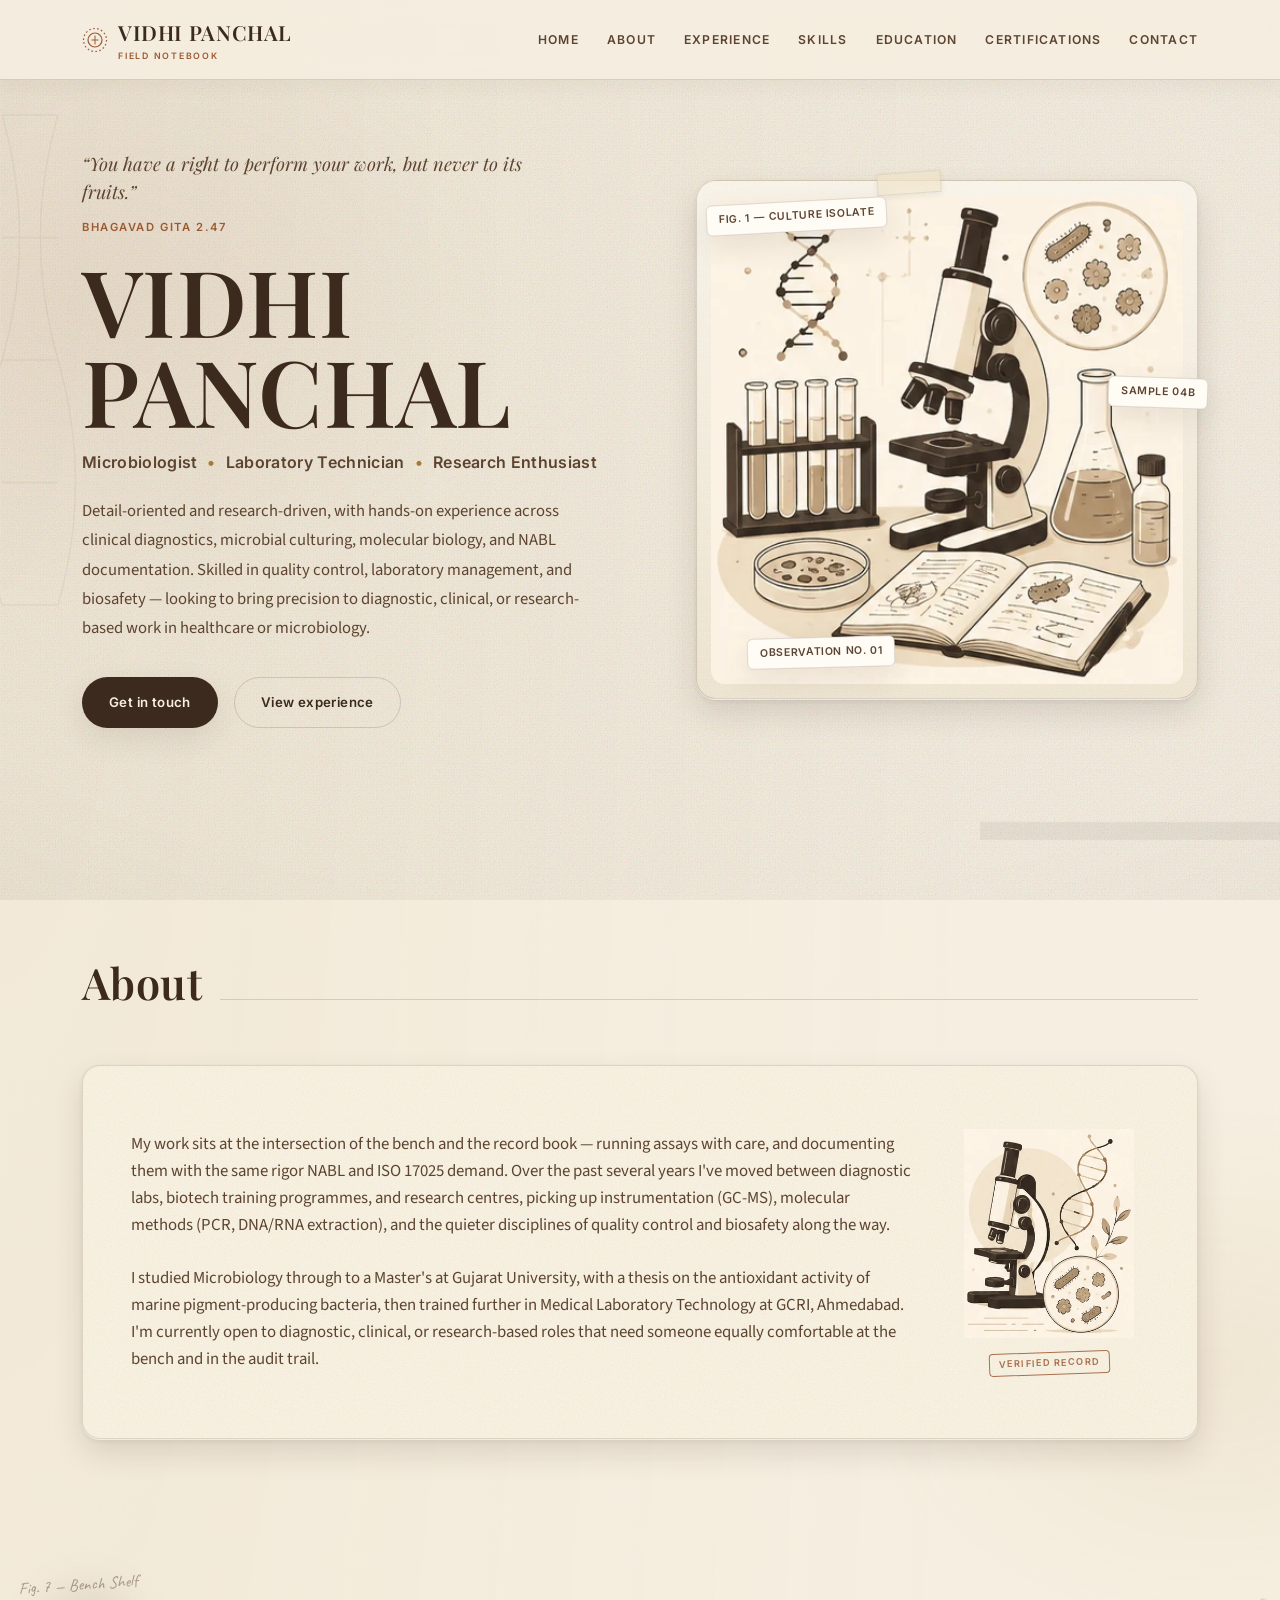
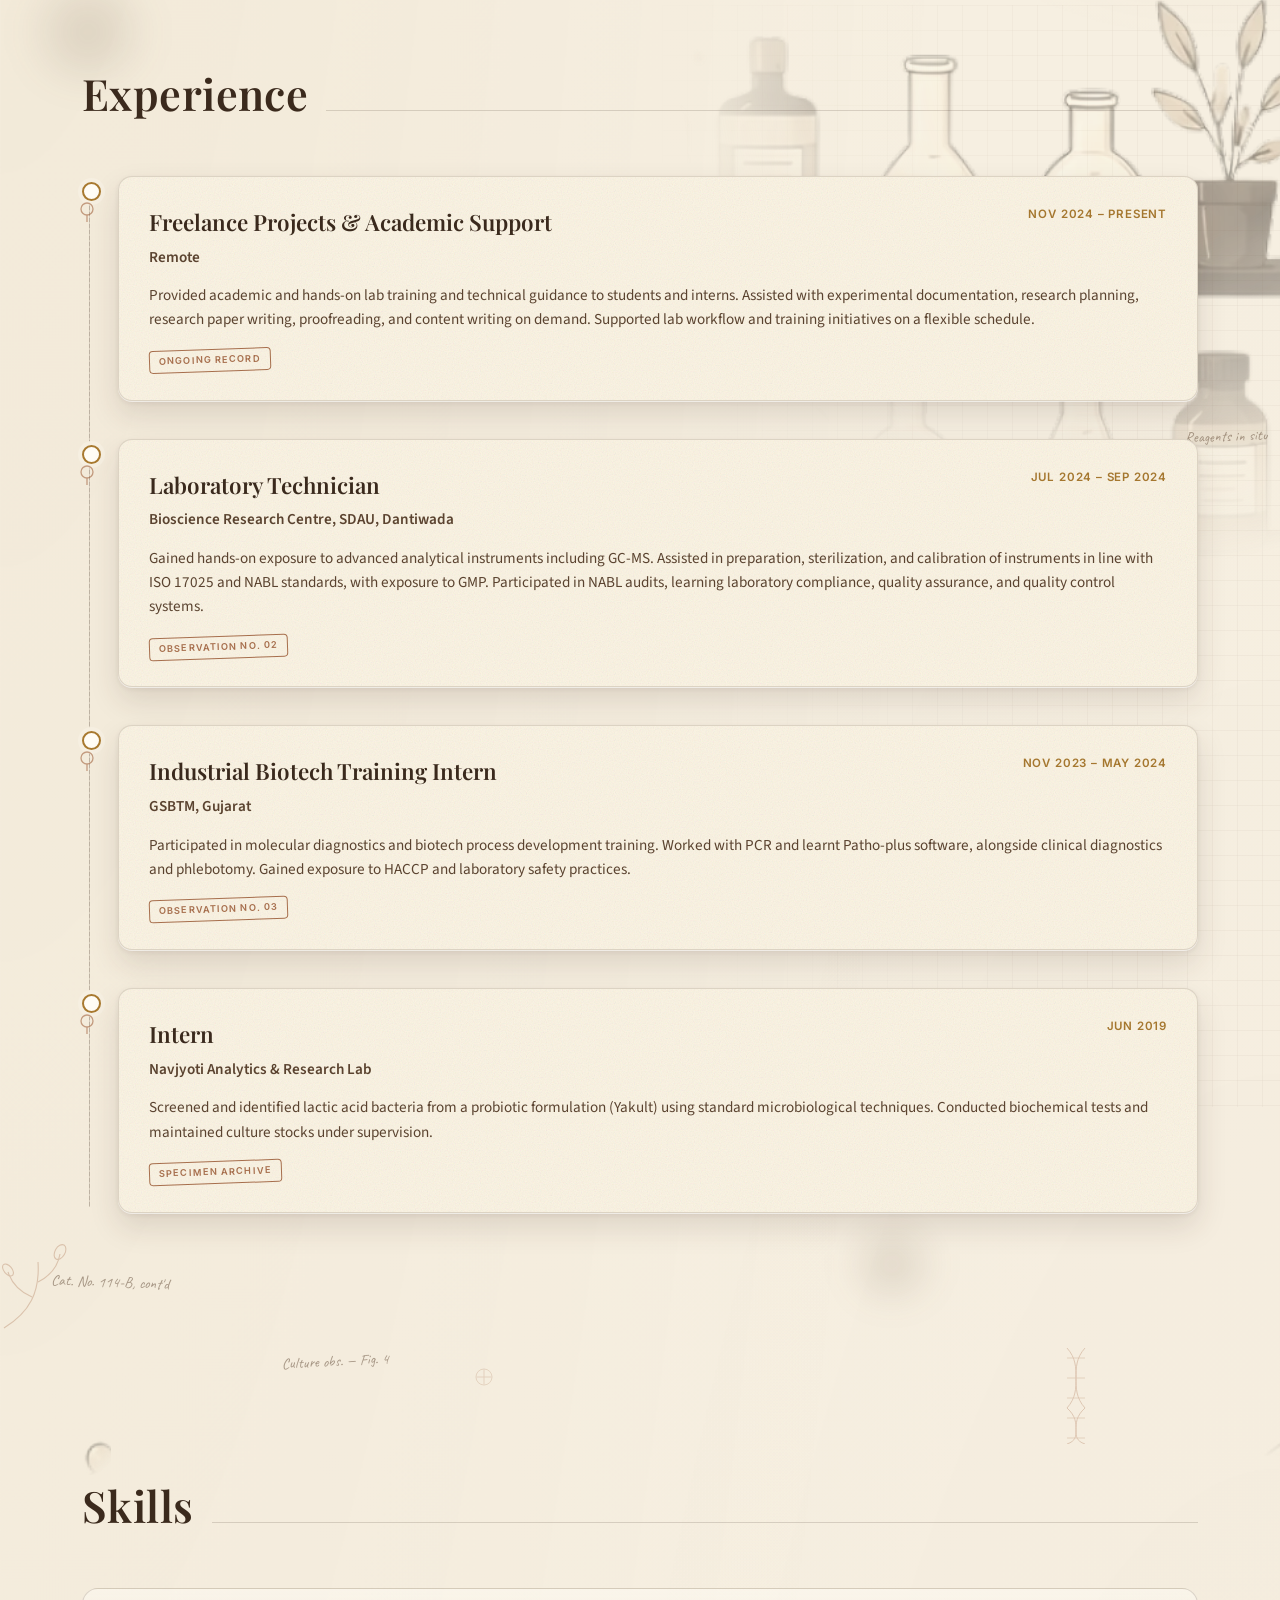
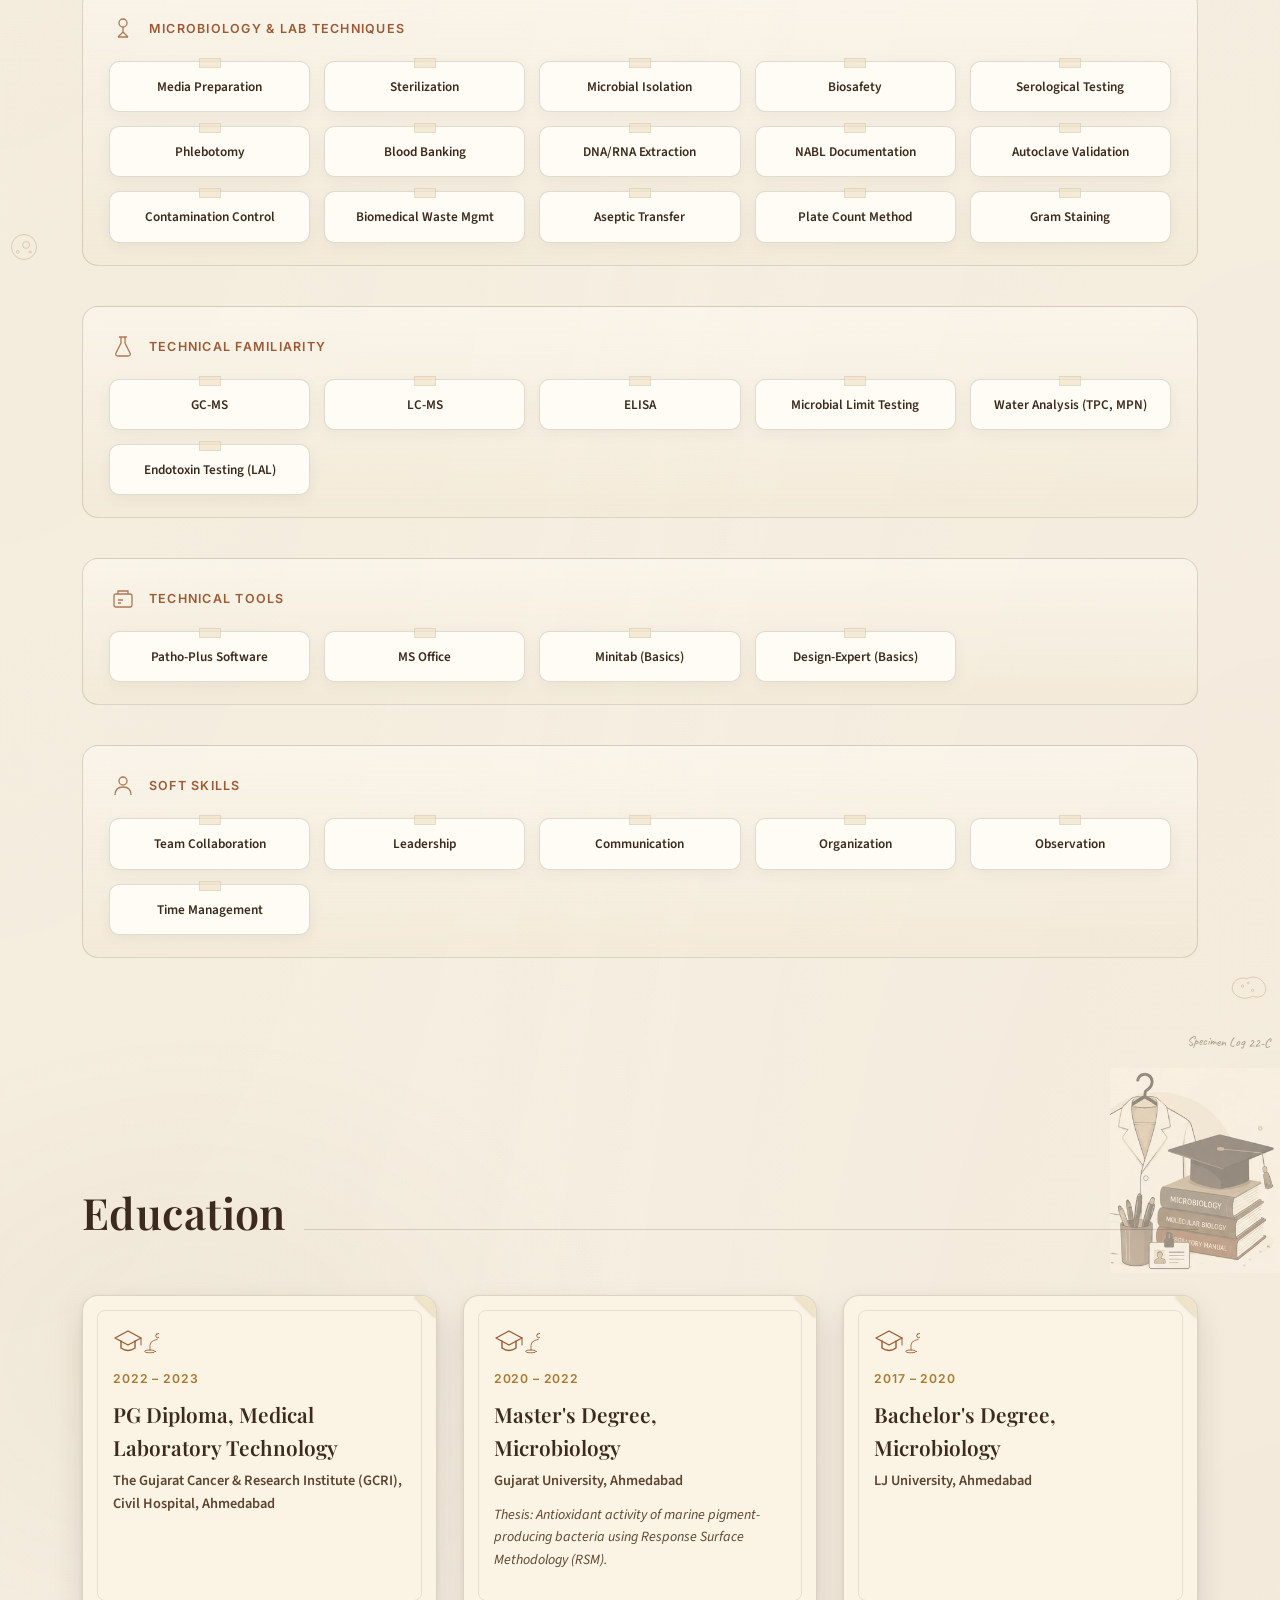
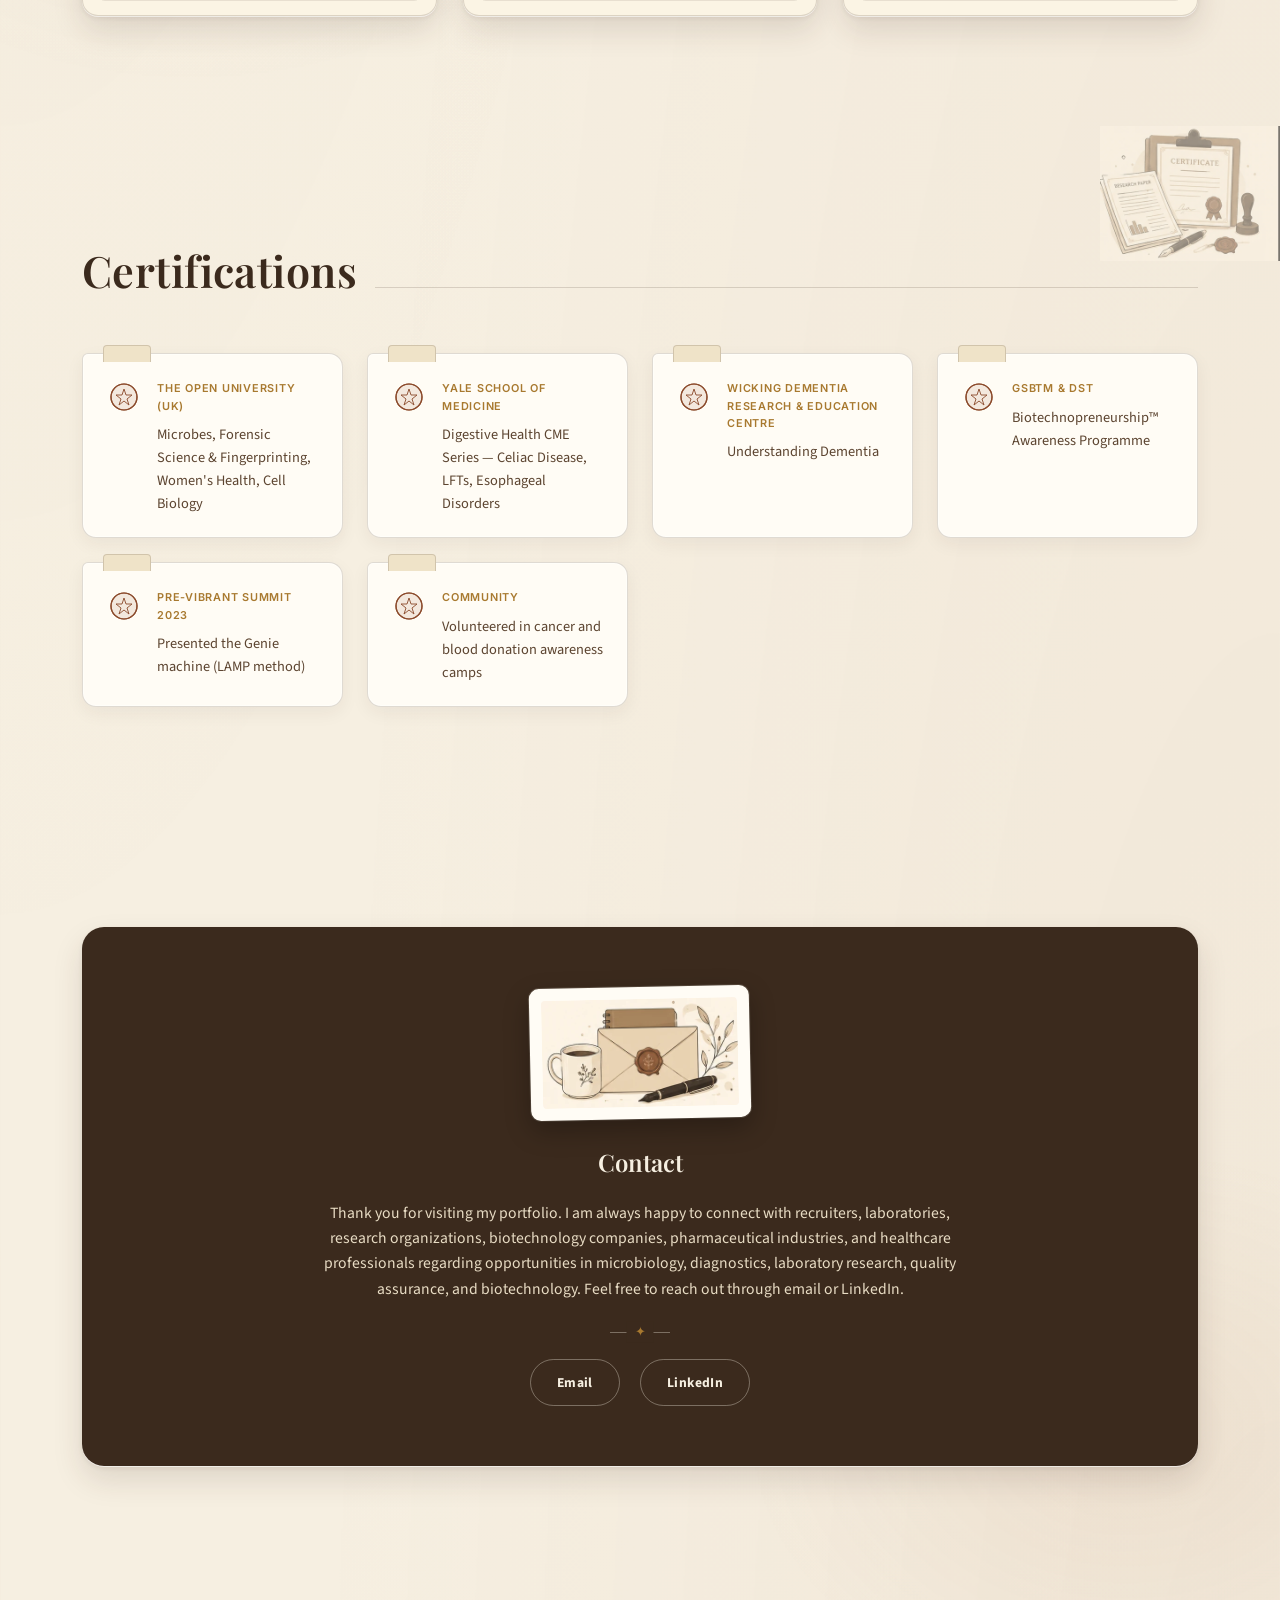
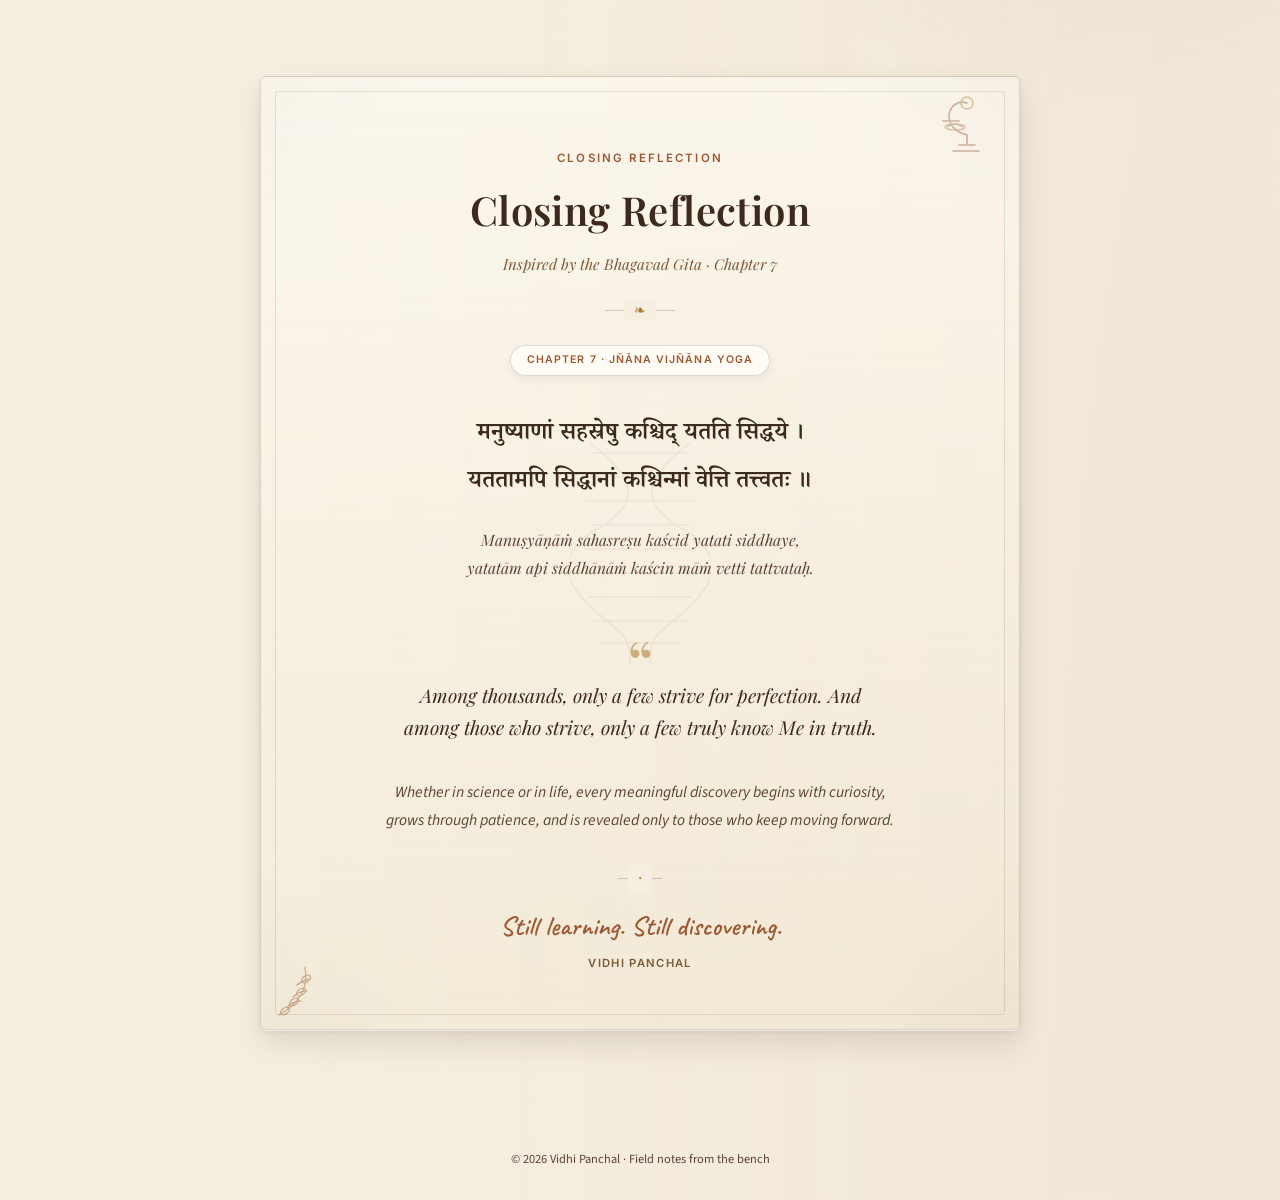
==== commit 708b43ac: "Add files via upload" ====
--- a/index.html
+++ b/index.html
@@ -6,7 +6,546 @@
 <title>Vidhi Panchal — Microbiologist &amp; Laboratory Technician</title>
 <link rel="preconnect" href="https://fonts.googleapis.com">
 <link href="https://fonts.googleapis.com/css2?family=Playfair+Display:ital,wght@0,500;0,600;0,700;1,500&family=Source+Sans+3:wght@400;500;600;700&family=Inter:wght@500;600;700&family=Noto+Serif+Devanagari:wght@500;600&family=Caveat:wght@500;600&display=swap" rel="stylesheet">
-<link rel="stylesheet" href="styles.css">
+<style>
+  :root{
+    --ivory:#F6EFE1;
+    --parchment:#EFE3C8;
+    --paper:#FFFCF5;
+    --card:#FBF4E4;
+    --walnut:#3B2A1D;
+    --coffee:#5C4430;
+    --gold:#A8792F;
+    --copper:#9C5A34;
+    --sepia:#7C5A38;
+    --rust:#8B4A2B;
+    --line:rgba(59,42,29,0.16);
+    --shadow:0 10px 30px rgba(59,42,29,0.10);
+    --shadow-layered: 0 1px 0 rgba(255,255,255,0.6), 0 14px 30px rgba(59,42,29,0.13), 0 2px 6px rgba(59,42,29,0.08);
+  }
+  *{box-sizing:border-box;}
+  html{scroll-behavior:smooth;}
+  body{
+    margin:0;
+    background:
+      radial-gradient(ellipse 700px 500px at 8% 4%, rgba(139,74,43,0.07), transparent 60%),
+      radial-gradient(ellipse 600px 460px at 95% 18%, rgba(168,121,47,0.08), transparent 60%),
+      radial-gradient(ellipse 800px 600px at 15% 60%, rgba(124,90,56,0.05), transparent 55%),
+      radial-gradient(ellipse 700px 520px at 88% 82%, rgba(156,90,52,0.07), transparent 55%),
+      radial-gradient(ellipse at top left, rgba(168,121,47,0.06), transparent 55%),
+      radial-gradient(ellipse at bottom right, rgba(156,90,52,0.06), transparent 55%),
+      var(--ivory);
+    color:var(--walnut);
+    font-family:'Source Sans 3', sans-serif;
+    line-height:1.6;
+    overflow-x:hidden;
+  }
+  h1,h2,h3,.display{ font-family:'Playfair Display', serif; font-weight:600; color:var(--walnut); }
+  a{color:var(--copper);}
+  .container{max-width:1180px;margin:0 auto;padding:0 32px;}
+  ::selection{ background:var(--gold); color:var(--paper); }
+
+  /* paper texture overlay */
+  .texture{
+    position:fixed; inset:0; pointer-events:none; z-index:1; opacity:0.5;
+    background-image:
+      radial-gradient(rgba(59,42,29,0.035) 1px, transparent 1px),
+      radial-gradient(rgba(59,42,29,0.02) 1px, transparent 1px);
+    background-size:3px 3px, 7px 7px;
+    background-position:0 0, 2px 4px;
+    mix-blend-mode:multiply;
+  }
+  /* aged paper fiber grain */
+  .fibers{
+    position:fixed; inset:0; pointer-events:none; z-index:1; opacity:0.5;
+    background-image:url("data:image/svg+xml,%3Csvg xmlns='http://www.w3.org/2000/svg' width='220' height='220'%3E%3Cfilter id='n'%3E%3CfeTurbulence type='fractalNoise' baseFrequency='0.85' numOctaves='2' stitchTiles='stitch'/%3E%3C/filter%3E%3Crect width='100%25' height='100%25' filter='url(%23n)' opacity='0.5'/%3E%3C/svg%3E");
+    mix-blend-mode:multiply;
+  }
+  /* corner vignette for an old-journal feel */
+  .vignette{
+    position:fixed; inset:0; pointer-events:none; z-index:1;
+    background:radial-gradient(ellipse 120% 90% at 50% 50%, transparent 55%, rgba(59,42,29,0.05) 100%);
+  }
+  .deco-svg{ position:absolute; pointer-events:none; opacity:0.55; }
+
+  /* floating particles */
+  #particles{position:fixed;inset:0;pointer-events:none;z-index:1;overflow:hidden;}
+  .particle{position:absolute;border-radius:50%;background:var(--gold);opacity:0.35;
+    animation:drift linear infinite;}
+  @keyframes drift{
+    0%{transform:translateY(0) translateX(0);opacity:0;}
+    10%{opacity:0.35;}
+    90%{opacity:0.35;}
+    100%{transform:translateY(-120vh) translateX(30px);opacity:0;}
+  }
+
+  header{
+    position:sticky; top:0; z-index:50;
+    background:rgba(246,239,225,0.86); backdrop-filter:blur(10px) saturate(1.1);
+    border-bottom:1px solid var(--line);
+    box-shadow:0 4px 22px rgba(59,42,29,0.05);
+  }
+  nav{display:flex; align-items:center; justify-content:space-between; padding:16px 32px; max-width:1180px; margin:0 auto;}
+  .brand{display:flex; align-items:center; gap:10px; font-family:'Playfair Display',serif; font-size:1.3rem; letter-spacing:0.03em; font-weight:600;}
+  .brand small{display:block; font-family:'Inter',sans-serif; font-size:0.55rem; letter-spacing:0.2em; font-weight:600; color:var(--copper); text-transform:uppercase;}
+  .brand-seal{flex-shrink:0;}
+
+  /* shared decorative helpers */
+  .paper-label{
+    font-family:'Inter',sans-serif; background:var(--paper); border:1px solid var(--line); border-radius:5px;
+    padding:4px 10px; font-size:0.62rem; letter-spacing:0.08em; text-transform:uppercase;
+    color:var(--copper); font-weight:600; box-shadow:0 4px 10px rgba(59,42,29,0.08);
+  }
+  .washi-tape{
+    position:absolute; width:64px; height:22px; background:linear-gradient(rgba(239,227,200,0.75),rgba(239,227,200,0.55));
+    border:1px solid rgba(59,42,29,0.08); box-shadow:0 2px 6px rgba(59,42,29,0.08);
+  }
+  .archive-stamp{
+    font-family:'Inter',sans-serif; display:inline-flex; align-items:center; gap:6px; border:1.4px solid var(--copper); border-radius:4px;
+    padding:3px 9px; font-size:0.58rem; letter-spacing:0.12em; text-transform:uppercase; color:var(--copper);
+    font-weight:600; transform:rotate(-2deg); opacity:0.85;
+  }
+  .card-fold{ position:absolute; top:0; right:0; width:0; height:0; border-style:solid;
+    border-width:0 22px 22px 0; border-color:transparent var(--parchment) transparent transparent;
+    filter:drop-shadow(-1px 1px 1px rgba(59,42,29,0.12)); border-radius:0 16px 0 0;
+  }
+  .navlinks{display:flex; gap:28px; list-style:none; margin:0; padding:0;}
+  .navlinks a{
+    font-family:'Inter',sans-serif; text-decoration:none; color:var(--coffee); font-size:0.76rem; font-weight:600;
+    letter-spacing:0.1em; text-transform:uppercase;
+    padding-bottom:4px; border-bottom:1px solid transparent; transition:border-color .25s, color .25s;
+  }
+  .navlinks a:hover{ color:var(--copper); border-color:var(--copper); }
+  .navtoggle{display:none; background:none;border:none;font-size:1.5rem;color:var(--walnut);cursor:pointer;}
+
+  section{ position:relative; z-index:2; padding:110px 0; }
+  .eyebrow{
+    font-family:'Inter',sans-serif; display:inline-block; font-size:0.74rem; letter-spacing:0.16em; text-transform:uppercase;
+    color:var(--copper); font-weight:600; margin-bottom:14px; position:relative; padding-left:18px;
+  }
+  .eyebrow::before{content:"§"; position:absolute; left:0; color:var(--gold);}
+  .hero-quote{ margin-bottom:16px; }
+  .hero-quote p{
+    font-family:'Playfair Display', serif; font-style:italic; font-size:1.15rem; line-height:1.5;
+    color:var(--coffee); max-width:480px; margin:0 0 8px;
+  }
+  .hero-quote cite{
+    font-family:'Inter',sans-serif; font-style:normal; font-size:0.7rem; letter-spacing:0.14em;
+    text-transform:uppercase; color:var(--copper); font-weight:600;
+  }
+
+  /* HERO */
+  .hero{ padding-top:70px; }
+  .hero-grid{ display:grid; grid-template-columns:1.05fr 0.95fr; gap:60px; align-items:center; }
+  .hero h1{ font-size:clamp(3.4rem, 7.2vw, 5.8rem); line-height:0.98; margin:8px 0 14px; letter-spacing:0.005em; }
+  .hero .roles{ font-family:'Inter',sans-serif; font-size:1rem; color:var(--coffee); font-weight:600; letter-spacing:0.02em; margin-bottom:22px; }
+  .hero .roles span{ position:relative; }
+  .hero .roles span:not(:last-child)::after{ content:"•"; margin:0 10px; color:var(--gold); }
+  .hero p.intro{ max-width:520px; color:var(--coffee); font-size:1.04rem; line-height:1.75; }
+  .cta-row{ display:flex; gap:16px; margin-top:34px; flex-wrap:wrap; }
+  .btn{
+    font-family:'Inter',sans-serif; display:inline-flex; align-items:center; gap:8px; padding:14px 26px; border-radius:999px;
+    font-weight:600; font-size:0.83rem; letter-spacing:0.03em; text-decoration:none;
+    transition:transform .25s ease, box-shadow .25s ease; cursor:pointer; border:1px solid transparent;
+  }
+  .btn-primary{ background:var(--walnut); color:var(--ivory); box-shadow:var(--shadow); }
+  .btn-primary:hover{ transform:translateY(-3px) scale(1.02); box-shadow:0 16px 34px rgba(59,42,29,0.22); }
+  .btn-ghost{ border-color:var(--line); color:var(--walnut); }
+  .btn-ghost:hover{ background:var(--card); transform:translateY(-3px); }
+
+  .hero-art{ position:relative; }
+  .hero-art .desk-frame{
+    background:linear-gradient(180deg, rgba(255,252,245,0.6), rgba(239,227,200,0.4));
+    border:1px solid var(--line); border-radius:20px; padding:14px;
+    box-shadow:var(--shadow-layered);
+  }
+  .hero-art svg, .hero-art img{ width:100%; height:auto; display:block; }
+  .hero-illustration{ border-radius:14px; transition:transform .4s ease; }
+  .hero-illustration:hover{ transform:scale(1.015); }
+  .about-illustration{ width:170px; height:auto; display:block; transition:transform .4s ease; }
+  .about-illustration:hover{ transform:scale(1.03) rotate(-1deg); }
+  .label-tag{
+    font-family:'Inter',sans-serif; position:absolute; background:var(--paper); border:1px solid var(--line); border-radius:6px;
+    padding:6px 12px; font-size:0.66rem; letter-spacing:0.06em; text-transform:uppercase; color:var(--coffee);
+    box-shadow:var(--shadow); transform:rotate(-3deg); font-weight:600; z-index:3;
+  }
+  .label-tag.two{ transform:rotate(2deg); }
+  .label-tag.three{ transform:rotate(-1.5deg); }
+
+  /* SIGNATURE: specimen stamp */
+  .stamp{
+    width:78px; height:78px; border-radius:50%; border:1.5px dashed var(--gold);
+    display:flex; align-items:center; justify-content:center; text-align:center;
+    font-size:0.6rem; letter-spacing:0.08em; text-transform:uppercase; color:var(--copper); font-weight:700;
+    position:relative; flex-shrink:0;
+  }
+  .stamp::before{ content:""; position:absolute; inset:6px; border-radius:50%; border:1px solid var(--line); }
+
+  /* SECTION HEADS */
+  .sec-head{ display:flex; align-items:baseline; gap:18px; margin-bottom:48px; }
+  .sec-head h2{ font-size:2.7rem; margin:0; letter-spacing:0.01em; }
+  .sec-head .rule{ flex:1; height:1px; background:var(--line); }
+
+  /* reveal */
+  .reveal{ opacity:0; transform:translateY(28px); transition:opacity .7s ease, transform .7s ease; }
+  .reveal.in{ opacity:1; transform:translateY(0); }
+
+  /* ABOUT */
+  .about-card{
+    background:var(--card); border:1px solid var(--line); border-radius:18px; padding:48px;
+    box-shadow:var(--shadow-layered); position:relative; display:grid; grid-template-columns:1fr 200px; gap:36px;
+    overflow:hidden;
+  }
+  .about-card::before{
+    content:""; position:absolute; inset:0; opacity:0.4; pointer-events:none;
+    background-image:url("data:image/svg+xml,%3Csvg xmlns='http://www.w3.org/2000/svg' width='220' height='220'%3E%3Cfilter id='n'%3E%3CfeTurbulence type='fractalNoise' baseFrequency='0.85' numOctaves='2' stitchTiles='stitch'/%3E%3C/filter%3E%3Crect width='100%25' height='100%25' filter='url(%23n)' opacity='0.4'/%3E%3C/svg%3E");
+    mix-blend-mode:multiply;
+  }
+  .about-card p{ color:var(--coffee); font-size:1.05rem; position:relative; }
+  .about-card .figure{ display:flex; flex-direction:column; align-items:center; justify-content:center; gap:14px; position:relative; }
+  .about-bacteria{ position:absolute; top:18px; right:22px; opacity:0.3; }
+
+  /* EXPERIENCE timeline */
+  #experience{ position:relative; overflow:visible; }
+
+  /* the illustration lives outside .container so it can bleed to the true page edge,
+     but its containing block is #experience (position:relative), so it still tracks the section. */
+  .exp-illustration-wrap{ position:absolute; inset:0; z-index:0; pointer-events:none; overflow:visible; }
+
+  .exp-watercolor{
+    position:absolute; top:-8%; right:-9%; width:min(920px, 76vw); height:auto;
+    opacity:0.5; mix-blend-mode:multiply; filter:sepia(0.14) saturate(0.85) contrast(0.97);
+    -webkit-mask-image:radial-gradient(ellipse 62% 58% at 74% 20%, black 32%, rgba(0,0,0,0.55) 55%, transparent 84%);
+            mask-image:radial-gradient(ellipse 62% 58% at 74% 20%, black 32%, rgba(0,0,0,0.55) 55%, transparent 84%);
+    transition:opacity .5s ease;
+  }
+  #experience:hover .exp-watercolor{ opacity:0.62; }
+
+  /* faint graph-paper ledger grid, confined to the right side beneath the shelf, fading left */
+  .exp-graph-paper{
+    position:absolute; top:4%; right:-4%; width:64%; height:78%;
+    background-image:
+      linear-gradient(rgba(92,68,48,0.06) 1px, transparent 1px),
+      linear-gradient(90deg, rgba(92,68,48,0.06) 1px, transparent 1px);
+    background-size:25px 25px;
+    -webkit-mask-image:linear-gradient(to left, black 25%, transparent 88%);
+            mask-image:linear-gradient(to left, black 25%, transparent 88%);
+    opacity:0.6;
+  }
+
+  /* soft ink smudges */
+  .exp-ink-smudge{ position:absolute; border-radius:50%; filter:blur(16px); background:radial-gradient(circle, rgba(92,68,48,0.16), transparent 72%); }
+  .exp-ink-smudge.s1{ width:150px; height:110px; top:2%; left:1%; }
+  .exp-ink-smudge.s2{ width:110px; height:80px; bottom:4%; right:26%; }
+
+  /* handwritten archive marginalia */
+  .exp-archive-note{
+    position:absolute; font-family:'Caveat',cursive; color:rgba(92,68,48,0.5);
+    font-size:1.05rem; line-height:1; white-space:nowrap;
+  }
+  .exp-archive-note.n1{ top:2%; left:1.5%; transform:rotate(-4deg); }
+  .exp-archive-note.n2{ bottom:5%; left:4%; transform:rotate(2deg); font-size:0.95rem; }
+  .exp-archive-note.n3{ top:34%; right:1%; transform:rotate(-2deg); font-size:0.92rem; }
+
+  /* tiny botanical sketch line, tucked in a corner */
+  .exp-botanical-sketch{ position:absolute; bottom:2%; left:0; opacity:0.28; }
+
+  @media (max-width:900px){
+    .exp-watercolor{ width:min(640px, 92vw); top:-4%; right:-14%; opacity:0.4; }
+    .exp-graph-paper{ display:none; }
+    .exp-archive-note.n3{ display:none; }
+  }
+  @media (max-width:600px){
+    .exp-watercolor{ opacity:0.3; }
+    .exp-ink-smudge{ display:none; }
+  }
+
+  #skills{ position:relative; overflow:visible; --skills-art:url("[data-uri]"); }
+  .skills-illustration-wrap{ position:absolute; inset:0; z-index:0; pointer-events:none; overflow:visible; }
+
+  /* scattered notebook marginalia: small independent sketches placed only in the section's
+     edges/gutters and the heading band, never spanning behind the card grid. Each crop reuses
+     the same sprite sheet as a small individually-framed window. */
+  .skills-crop{
+    position:absolute; background-image:var(--skills-art); background-repeat:no-repeat;
+    background-size:760px 613px; mix-blend-mode:multiply; filter:sepia(0.14) saturate(0.85) contrast(0.97);
+    opacity:0.4; transition:opacity .5s ease;
+  }
+  #skills:hover .skills-crop{ opacity:0.54; }
+
+  /* petri dish, half-visible, peeking from the upper-right corner */
+  .skills-crop.crop-dish-peek{
+    width:150px; height:135px; background-position:-150px -25px;
+    top:-3%; right:-2%;
+    -webkit-mask-image:linear-gradient(205deg, black 38%, transparent 76%);
+            mask-image:linear-gradient(205deg, black 38%, transparent 76%);
+  }
+  /* pipette, entering from the lower-left edge */
+  .skills-crop.crop-pipette-edge{
+    width:66px; height:165px; background-position:-8px -20px;
+    bottom:-3%; left:-1.5%; transform:rotate(-12deg);
+    -webkit-mask-image:linear-gradient(8deg, black 32%, transparent 78%);
+            mask-image:linear-gradient(8deg, black 32%, transparent 78%);
+  }
+  /* small molecular sketch, tucked into an empty upper-left corner */
+  .skills-crop.crop-molecule-corner{
+    width:92px; height:88px; background-position:-535px -4px;
+    top:2%; left:1.5%;
+    -webkit-mask-image:radial-gradient(circle at 55% 40%, black 42%, transparent 80%);
+            mask-image:radial-gradient(circle at 55% 40%, black 42%, transparent 80%);
+  }
+
+  /* a short strand of DNA, sketched near the heading rather than running the full height */
+  .skills-dna{ position:absolute; top:-1%; right:15%; height:96px; width:24px; opacity:0.26; }
+
+  /* tiny cell/microbe doodles kept strictly to the left/right margins */
+  .skills-doodle{ position:absolute; opacity:0.3; }
+  .skills-doodle.d-cell{ top:36%; left:0.6%; width:32px; height:32px; }
+  .skills-doodle.d-microbe{ bottom:5%; right:0.8%; width:42px; height:29px; }
+  .skills-doodle.d-cross{ top:0.5%; left:37%; width:20px; height:20px; opacity:0.24; }
+
+  .skills-note{
+    position:absolute; font-family:'Caveat',cursive; color:rgba(92,68,48,0.5);
+    font-size:0.95rem; line-height:1; white-space:nowrap;
+  }
+  .skills-note.n1{ top:-0.5%; left:22%; transform:rotate(-3deg); }
+  .skills-note.n2{ bottom:1.5%; right:0.8%; transform:rotate(2deg); font-size:0.82rem; }
+
+  @media (max-width:900px){
+    .skills-crop.crop-dish-peek{ width:110px; height:100px; opacity:0.85; }
+    .skills-crop.crop-pipette-edge{ width:52px; height:130px; }
+    .skills-crop.crop-molecule-corner{ width:70px; height:66px; }
+    .skills-dna{ height:74px; width:20px; right:8%; }
+    .skills-doodle.d-cross{ display:none; }
+  }
+  @media (max-width:600px){
+    .skills-crop.crop-pipette-edge, .skills-crop.crop-molecule-corner,
+    .skills-doodle.d-cell, .skills-doodle.d-microbe, .skills-doodle.d-cross,
+    .skills-note.n2{ display:none; }
+    .skills-illustration-wrap{ overflow:hidden; }
+    .skills-crop.crop-dish-peek{ width:78px; height:70px; top:-1.5%; right:-3%; opacity:0.7; }
+    .skills-dna{ height:56px; width:16px; top:0; right:6%; opacity:0.3; }
+    .skills-note.n1{ font-size:0.85rem; left:16%; }
+  }
+
+  
+
+  .edu-art{ position:absolute; top:0; right:0; width:170px; height:auto; opacity:0.5; pointer-events:none; z-index:0; transition:opacity .4s ease; }
+  .cert-art{ position:absolute; top:0; right:0; width:180px; height:auto; opacity:0.5; pointer-events:none; z-index:0; transition:opacity .4s ease; }
+  section:hover > .container > .edu-art,
+  section:hover > .container > .cert-art{ opacity:0.75; }
+  .timeline{ position:relative; padding-left:36px; z-index:1; }
+  .timeline::before{ content:""; position:absolute; left:7px; top:6px; bottom:6px; width:1px; background:var(--line); background-image:linear-gradient(var(--line) 60%, transparent 0%); background-size:1px 6px; }
+  .tl-item{ position:relative; margin-bottom:38px; }
+  .tl-item::before{
+    content:""; position:absolute; left:-36px; top:6px; width:15px; height:15px; border-radius:50%;
+    background:var(--paper); border:2px solid var(--gold); box-shadow:0 0 0 4px var(--ivory);
+  }
+  .tl-pin{ position:absolute; left:-44px; top:24px; opacity:0.55; }
+  .tl-card{
+    background:var(--card); border:1px solid var(--line); border-radius:14px; padding:28px 30px;
+    box-shadow:var(--shadow-layered); transition:transform .3s ease, box-shadow .3s ease; position:relative; overflow:hidden;
+  }
+  .tl-card::after{ content:""; position:absolute; inset:0; opacity:0.35; pointer-events:none;
+    background-image:url("data:image/svg+xml,%3Csvg xmlns='http://www.w3.org/2000/svg' width='220' height='220'%3E%3Cfilter id='n'%3E%3CfeTurbulence type='fractalNoise' baseFrequency='0.85' numOctaves='2' stitchTiles='stitch'/%3E%3C/filter%3E%3Crect width='100%25' height='100%25' filter='url(%23n)' opacity='0.4'/%3E%3C/svg%3E");
+    mix-blend-mode:multiply;
+  }
+  .tl-card:hover{ transform:translateY(-4px); box-shadow:0 18px 36px rgba(59,42,29,0.16); }
+  .tl-top{ display:flex; justify-content:space-between; align-items:flex-start; gap:16px; flex-wrap:wrap; }
+  .tl-card h3{ font-size:1.4rem; margin:0 0 4px; }
+  .tl-card .inst{ font-weight:600; color:var(--coffee); font-size:0.95rem; }
+  .tl-card .dur{ font-family:'Inter',sans-serif; font-size:0.72rem; letter-spacing:0.07em; text-transform:uppercase; color:var(--gold); font-weight:600; white-space:nowrap; }
+  .tl-card p{ margin:14px 0 0; color:var(--coffee); font-size:0.95rem; position:relative; }
+  .tl-tag{ margin-top:14px; }
+
+  /* SKILLS — specimen drawers */
+  .skill-groups{ display:grid; gap:40px; }
+  .skill-group{
+    background:linear-gradient(180deg, rgba(255,252,245,0.5), rgba(239,227,200,0.25));
+    border:1px solid var(--line); border-radius:16px; padding:26px 26px 22px;
+  }
+  .skill-group-head{ display:flex; align-items:center; gap:12px; margin-bottom:18px; }
+  .skill-group-head svg{ flex-shrink:0; opacity:0.8; }
+  .skill-group h3{ margin:0; color:var(--copper); font-family:'Inter',sans-serif; font-weight:600; letter-spacing:0.1em; text-transform:uppercase; font-size:0.78rem; }
+  .skill-grid{ display:grid; grid-template-columns:repeat(auto-fill, minmax(170px,1fr)); gap:14px; }
+  .skill-card{
+    background:var(--paper); border:1px solid var(--line); border-radius:10px; padding:14px 16px;
+    font-size:0.83rem; font-weight:600; color:var(--walnut); text-align:center; position:relative;
+    transition:transform .25s ease, box-shadow .25s ease, border-color .25s ease;
+    box-shadow:0 4px 14px rgba(59,42,29,0.05);
+  }
+  .skill-card::before{
+    content:""; position:absolute; top:-4px; left:50%; transform:translateX(-50%); width:20px; height:8px;
+    background:rgba(239,227,200,0.7); border:1px solid rgba(59,42,29,0.08);
+  }
+  .skill-card:hover{ transform:translateY(-5px) rotate(-1deg); border-color:var(--gold); box-shadow:0 14px 26px rgba(59,42,29,0.14); }
+
+  /* EDUCATION */
+  .edu-grid{ display:grid; grid-template-columns:repeat(auto-fit,minmax(300px,1fr)); gap:26px; }
+  .edu-card{
+    background:var(--card); border:1px solid var(--line); border-radius:16px; padding:30px;
+    box-shadow:var(--shadow-layered); position:relative; overflow:hidden;
+  }
+  .edu-card::before{ content:""; position:absolute; top:14px; bottom:14px; left:14px; right:14px;
+    border:1px solid rgba(59,42,29,0.1); border-radius:8px; pointer-events:none; }
+  .edu-card .card-fold{ z-index:1; }
+  .edu-card h3{ font-size:1.3rem; margin:10px 0 4px; position:relative; }
+  .edu-card .inst{ color:var(--coffee); font-weight:600; font-size:0.9rem; position:relative; }
+  .edu-card .yr{ font-family:'Inter',sans-serif; color:var(--gold); font-size:0.76rem; letter-spacing:0.07em; text-transform:uppercase; font-weight:600; position:relative; }
+  .edu-card p.thesis{ margin-top:12px; font-size:0.88rem; color:var(--coffee); font-style:italic; position:relative; }
+  .edu-seal{ position:relative; }
+
+  /* CERTS — archived research files */
+  .cert-grid{ display:grid; grid-template-columns:repeat(auto-fit,minmax(260px,1fr)); gap:24px; }
+  .cert-card{
+    background:var(--paper); border:1px solid var(--line); border-radius:6px 14px 14px 14px; padding:26px 24px 22px;
+    box-shadow:0 6px 18px rgba(59,42,29,0.06), inset 0 0 0 1px rgba(255,255,255,0.4); transition:transform .25s ease, box-shadow .25s ease;
+    position:relative; display:flex; gap:16px;
+  }
+  .cert-card:hover{ transform:translateY(-4px); box-shadow:0 16px 28px rgba(59,42,29,0.12); }
+  .cert-card::before{ content:""; position:absolute; top:-9px; left:20px; width:46px; height:16px;
+    background:var(--parchment); border:1px solid var(--line); border-bottom:none; border-radius:4px 4px 0 0; }
+  .wax-seal{ flex-shrink:0; }
+  .cert-card .tag{ font-family:'Inter',sans-serif; font-size:0.68rem; letter-spacing:0.07em; text-transform:uppercase; color:var(--gold); font-weight:600; }
+  .cert-card p{ margin:8px 0 0; font-size:0.9rem; color:var(--coffee); }
+
+  /* CONTACT — a scientific letter */
+  .contact-card{
+    background:var(--walnut); color:var(--ivory); border-radius:22px; padding:60px;
+    text-align:center; box-shadow:var(--shadow-layered); position:relative; overflow:hidden;
+  }
+  .contact-card h2{ color:var(--ivory); }
+  .contact-card p{ max-width:640px; margin:18px auto 30px; color:#E8DCC4; font-size:0.98rem; }
+  .contact-links{ display:flex; gap:20px; justify-content:center; flex-wrap:wrap; }
+  .contact-links a{
+    color:var(--ivory); border:1px solid rgba(246,239,225,0.35); border-radius:999px;
+    padding:12px 26px; text-decoration:none; font-weight:700; font-size:0.85rem; letter-spacing:0.03em;
+    transition:background .25s ease;
+  }
+  .contact-links a:hover{ background:rgba(246,239,225,0.12); }
+  .envelope-art-frame{
+    width:220px; margin:0 auto 24px; padding:12px; background:var(--paper); border-radius:10px;
+    box-shadow:0 10px 26px rgba(0,0,0,0.28), 0 0 0 1px rgba(246,239,225,0.15);
+    transform:rotate(-1.2deg); transition:transform .4s ease, box-shadow .4s ease;
+  }
+  .envelope-art-frame:hover{ transform:rotate(0deg) scale(1.02); box-shadow:0 16px 34px rgba(0,0,0,0.34), 0 0 0 1px rgba(246,239,225,0.2); }
+  .envelope-art{ display:block; width:100%; height:auto; border-radius:4px; }
+  .contact-divider{ width:60px; height:1px; background:rgba(246,239,225,0.35); margin:26px auto; position:relative; }
+  .contact-divider::after{ content:"✦"; position:absolute; left:50%; top:50%; transform:translate(-50%,-50%); background:var(--walnut); padding:0 8px; color:var(--gold); font-size:0.8rem; }
+
+  footer{ text-align:center; padding:30px 0; font-size:0.78rem; color:var(--coffee); position:relative; z-index:2; }
+
+  /* CLOSING REFLECTION — final page of a field journal */
+  .reflection-section{ padding:100px 0 90px; position:relative; }
+  .reflection-frame{
+    position:relative; max-width:760px; margin:0 auto; padding:72px 56px 56px;
+    background:linear-gradient(180deg, rgba(255,252,245,0.6), rgba(239,227,200,0.28));
+    border:1px solid var(--line); border-radius:6px;
+    box-shadow:var(--shadow-layered);
+    text-align:center; overflow:hidden;
+  }
+  .reflection-frame::before{
+    /* inset rule to suggest a bordered journal page */
+    content:""; position:absolute; inset:14px; border:1px solid rgba(59,42,29,0.12);
+    border-radius:2px; pointer-events:none;
+  }
+  .reflection-frame::after{
+    /* soft vignette to deepen the corners like an old page */
+    content:""; position:absolute; inset:0; pointer-events:none;
+    background:radial-gradient(ellipse 100% 90% at 50% 50%, transparent 60%, rgba(59,42,29,0.06) 100%);
+  }
+  .reflection-inner{ position:relative; z-index:3; }
+
+  /* local floating gold dust + tiny stars, confined to the frame */
+  .reflection-particles{ position:absolute; inset:0; overflow:hidden; pointer-events:none; z-index:1; }
+  .r-dust{ position:absolute; border-radius:50%; background:var(--gold); opacity:0; animation:r-float linear infinite; }
+  @keyframes r-float{
+    0%{ transform:translateY(0); opacity:0; }
+    12%{ opacity:0.5; }
+    88%{ opacity:0.5; }
+    100%{ transform:translateY(-160px); opacity:0; }
+  }
+  .r-spark{ position:absolute; width:3px; height:3px; border-radius:50%; background:#FFF6DE;
+    box-shadow:0 0 6px 1px rgba(216,168,88,0.7); opacity:0; animation:r-twinkle ease-in-out infinite; }
+  @keyframes r-twinkle{ 0%,100%{ opacity:0; transform:scale(0.6); } 50%{ opacity:0.9; transform:scale(1); } }
+
+  /* DNA watermark, very low opacity, centered behind the text */
+  .reflection-dna{ position:absolute; top:50%; left:50%; transform:translate(-50%,-50%); opacity:0.05; z-index:0; pointer-events:none; }
+
+  /* corner motifs */
+  .reflection-leaf{ position:absolute; bottom:10px; left:14px; opacity:0.5; z-index:2; pointer-events:none; }
+  .reflection-microscope{ position:absolute; top:14px; right:18px; opacity:0.4; z-index:2; pointer-events:none; }
+
+  .reflection-eyebrow{
+    font-family:'Inter',sans-serif; font-size:0.72rem; letter-spacing:0.18em; text-transform:uppercase;
+    color:var(--copper); font-weight:600; margin:0 0 10px;
+  }
+  .reflection-frame h2{ font-size:2.5rem; margin:0 0 10px; letter-spacing:0.01em; }
+  .reflection-subtitle{
+    font-family:'Playfair Display',serif; font-style:italic; font-size:0.95rem; color:var(--sepia);
+    margin:0 0 34px;
+  }
+  .reflection-divider{ width:70px; height:1px; background:rgba(59,42,29,0.2); margin:0 auto 34px; position:relative; }
+  .reflection-divider::after{
+    content:"❧"; position:absolute; left:50%; top:50%; transform:translate(-50%,-50%);
+    background:var(--ivory); padding:0 10px; color:var(--gold); font-size:0.85rem;
+  }
+  .reflection-chapter{
+    display:inline-block; font-family:'Inter',sans-serif; font-size:0.66rem; letter-spacing:0.1em; text-transform:uppercase;
+    color:var(--copper); font-weight:600; border:1px solid var(--line); border-radius:999px;
+    padding:6px 16px; margin-bottom:36px; background:var(--paper); box-shadow:0 4px 10px rgba(59,42,29,0.06);
+  }
+  .reflection-sanskrit{
+    font-family:'Noto Serif Devanagari', serif; font-weight:600; font-size:1.5rem; line-height:2;
+    color:var(--walnut); margin:0 0 18px;
+  }
+  .reflection-translit{
+    font-family:'Playfair Display',serif; font-style:italic; font-size:0.98rem; line-height:1.8;
+    color:var(--coffee); margin:0 0 40px;
+  }
+  .reflection-quote{
+    position:relative; max-width:560px; margin:0 auto 34px; padding:8px 34px 0;
+  }
+  .reflection-quote .qmark{
+    display:block; font-family:'Playfair Display',serif; font-size:4rem; line-height:1; color:var(--gold);
+    opacity:0.55; margin:0 0 -14px;
+  }
+  .reflection-quote p{
+    font-family:'Playfair Display',serif; font-style:italic; font-size:1.2rem; line-height:1.65;
+    color:var(--walnut); margin:0;
+  }
+  .reflection-note{
+    max-width:520px; margin:0 auto 44px; color:var(--coffee); font-size:0.98rem; line-height:1.8; font-style:italic;
+  }
+  .reflection-divider.small{ width:44px; margin-bottom:26px; }
+  .reflection-divider.small::after{ content:"·"; font-size:1.1rem; }
+  .reflection-signoff{
+    font-family:'Caveat',cursive; font-size:1.7rem; color:var(--copper); margin:0 0 6px; font-weight:600;
+  }
+  .reflection-signature{
+    font-family:'Inter',sans-serif; font-size:0.7rem; letter-spacing:0.12em; text-transform:uppercase;
+    color:var(--sepia); font-weight:600; margin:0;
+  }
+
+  @media (max-width:640px){
+    .reflection-frame{ padding:56px 22px 44px; }
+    .reflection-frame h2{ font-size:2rem; }
+    .reflection-sanskrit{ font-size:1.2rem; }
+    .reflection-quote{ padding:8px 12px 0; }
+    .reflection-quote p{ font-size:1.06rem; }
+    .reflection-microscope, .reflection-leaf{ width:60px; height:auto; }
+  }
+
+  @media (max-width:860px){
+    .hero-grid{ grid-template-columns:1fr; }
+    .navlinks{ display:none; }
+    .about-card{ grid-template-columns:1fr; }
+    .about-card .figure{ order:-1; }
+    section{ padding:80px 0; }
+  }
+  @media (prefers-reduced-motion: reduce){
+    *{ animation:none !important; transition:none !important; }
+  }
+</style>
 </head>
 <body>
 
@@ -64,7 +603,7 @@
 
     <div class="hero-art">
      <div class="desk-frame">
-      <img class="hero-illustration" src="images/laboratory-workspace-illustration-with-microscope.webp" width="438" height="454" decoding="async" alt="Laboratory workspace illustration with microscope, cultures, DNA strand and research notes" loading="eager" />
+      <img class="hero-illustration" src="[data-uri]" width="438" height="454" decoding="async" alt="Laboratory workspace illustration with microscope, cultures, DNA strand and research notes" loading="eager" />
      </div>
 
       <div class="label-tag" style="top:4%; left:2%;">Fig. 1 — Culture Isolate</div>
@@ -85,7 +624,7 @@
         I studied Microbiology through to a Master's at Gujarat University, with a thesis on the antioxidant activity of marine pigment-producing bacteria, then trained further in Medical Laboratory Technology at GCRI, Ahmedabad. I'm currently open to diagnostic, clinical, or research-based roles that need someone equally comfortable at the bench and in the audit trail.
       </p>
       <div class="figure">
-        <img class="about-illustration" src="images/microscope-dna-strand-and-microbial-life-illustrat.webp" width="327" height="403" decoding="async" alt="Microscope, DNA strand and microbial life illustration" loading="lazy" />
+        <img class="about-illustration" src="[data-uri]" width="327" height="403" decoding="async" alt="Microscope, DNA strand and microbial life illustration" loading="lazy" />
         <span class="archive-stamp">Verified Record</span>
       </div>
     </div>
@@ -94,7 +633,7 @@
 
 <section id="experience">
   <div class="exp-illustration-wrap" aria-hidden="true">
-    <img class="exp-watercolor" src="images/exp-watercolor-illustration.webp" width="698" height="805" decoding="async" alt="" loading="lazy" />
+    <img class="exp-watercolor" src="[data-uri]" width="698" height="805" decoding="async" alt="" loading="lazy" />
     <div class="exp-graph-paper"></div>
     <div class="exp-ink-smudge s1"></div>
     <div class="exp-ink-smudge s2"></div>
@@ -265,7 +804,7 @@
 
 <section id="education">
   <div class="container">
-    <img class="edu-art" src="images/lab-coat-books-graduation-cap-and-student-essentia.webp" width="283" height="341" decoding="async" alt="Lab coat, books, graduation cap and student essentials illustration" loading="lazy" />
+    <img class="edu-art" src="[data-uri]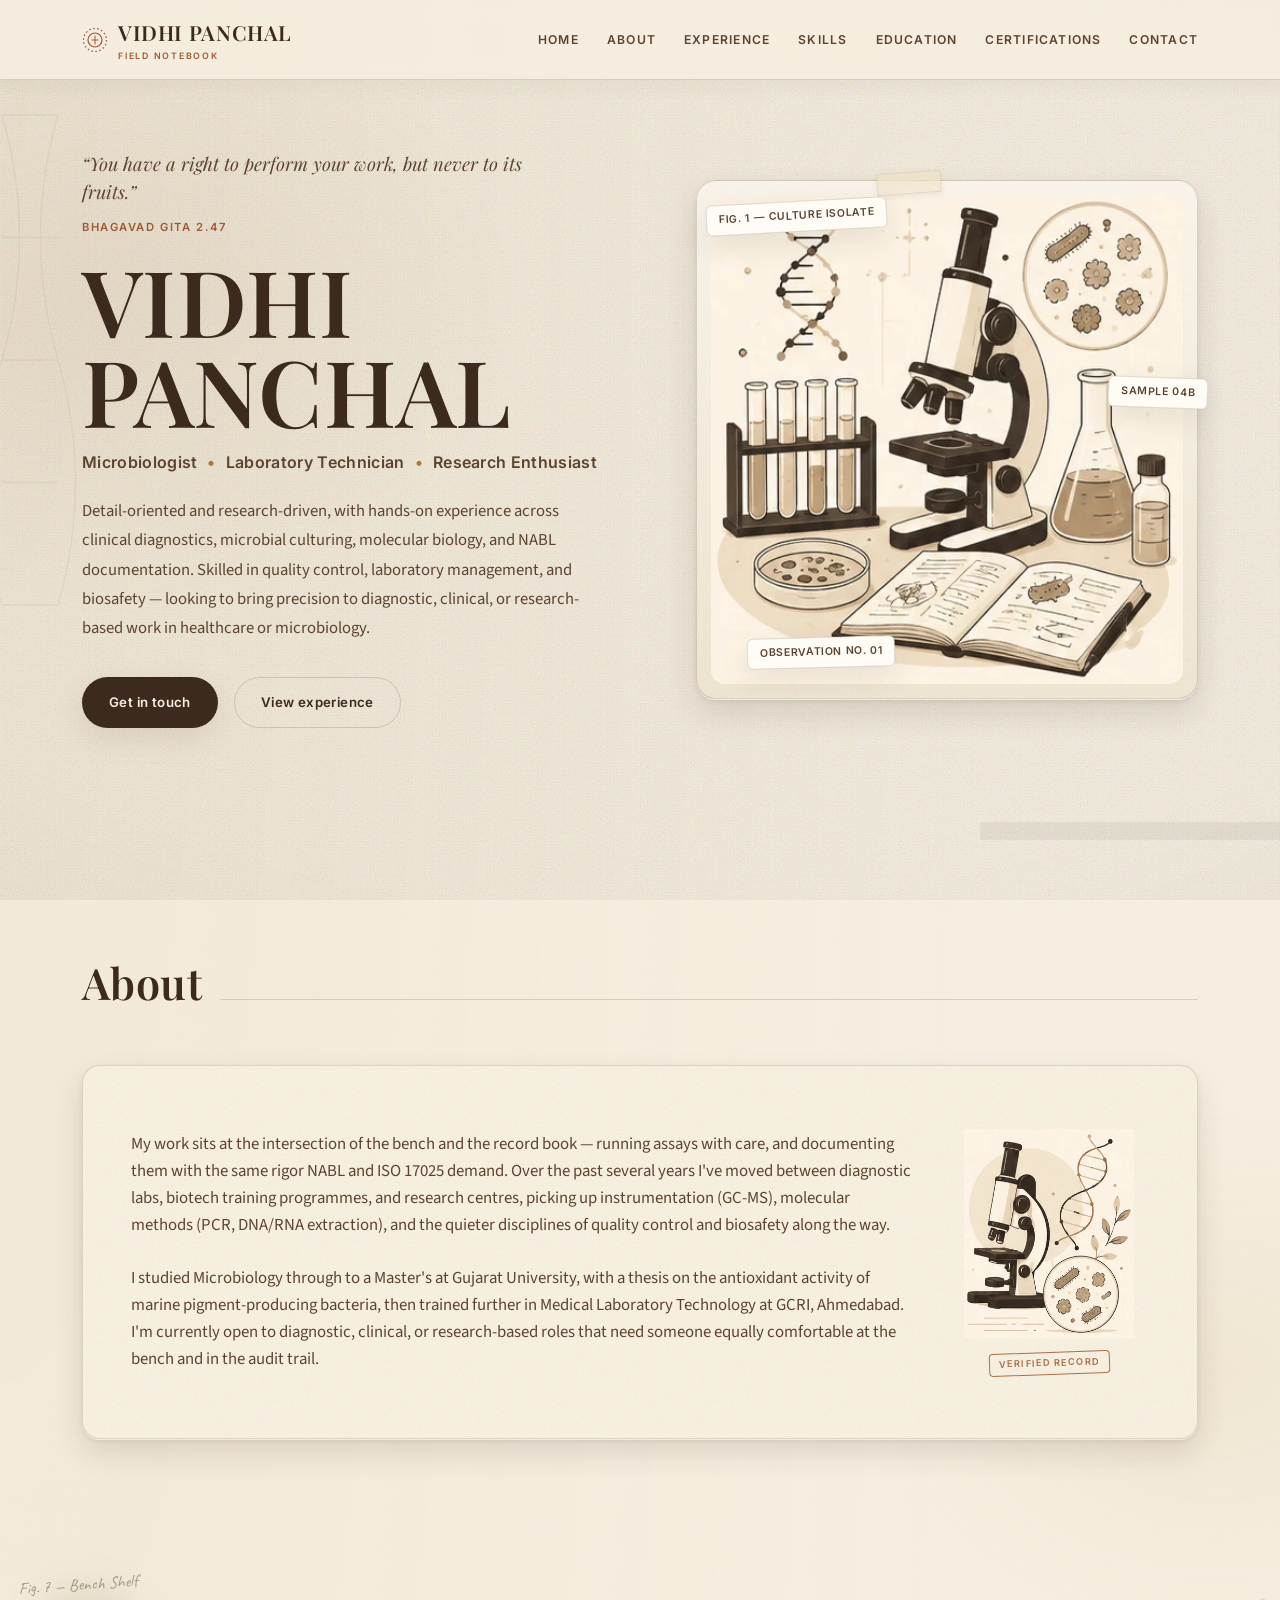
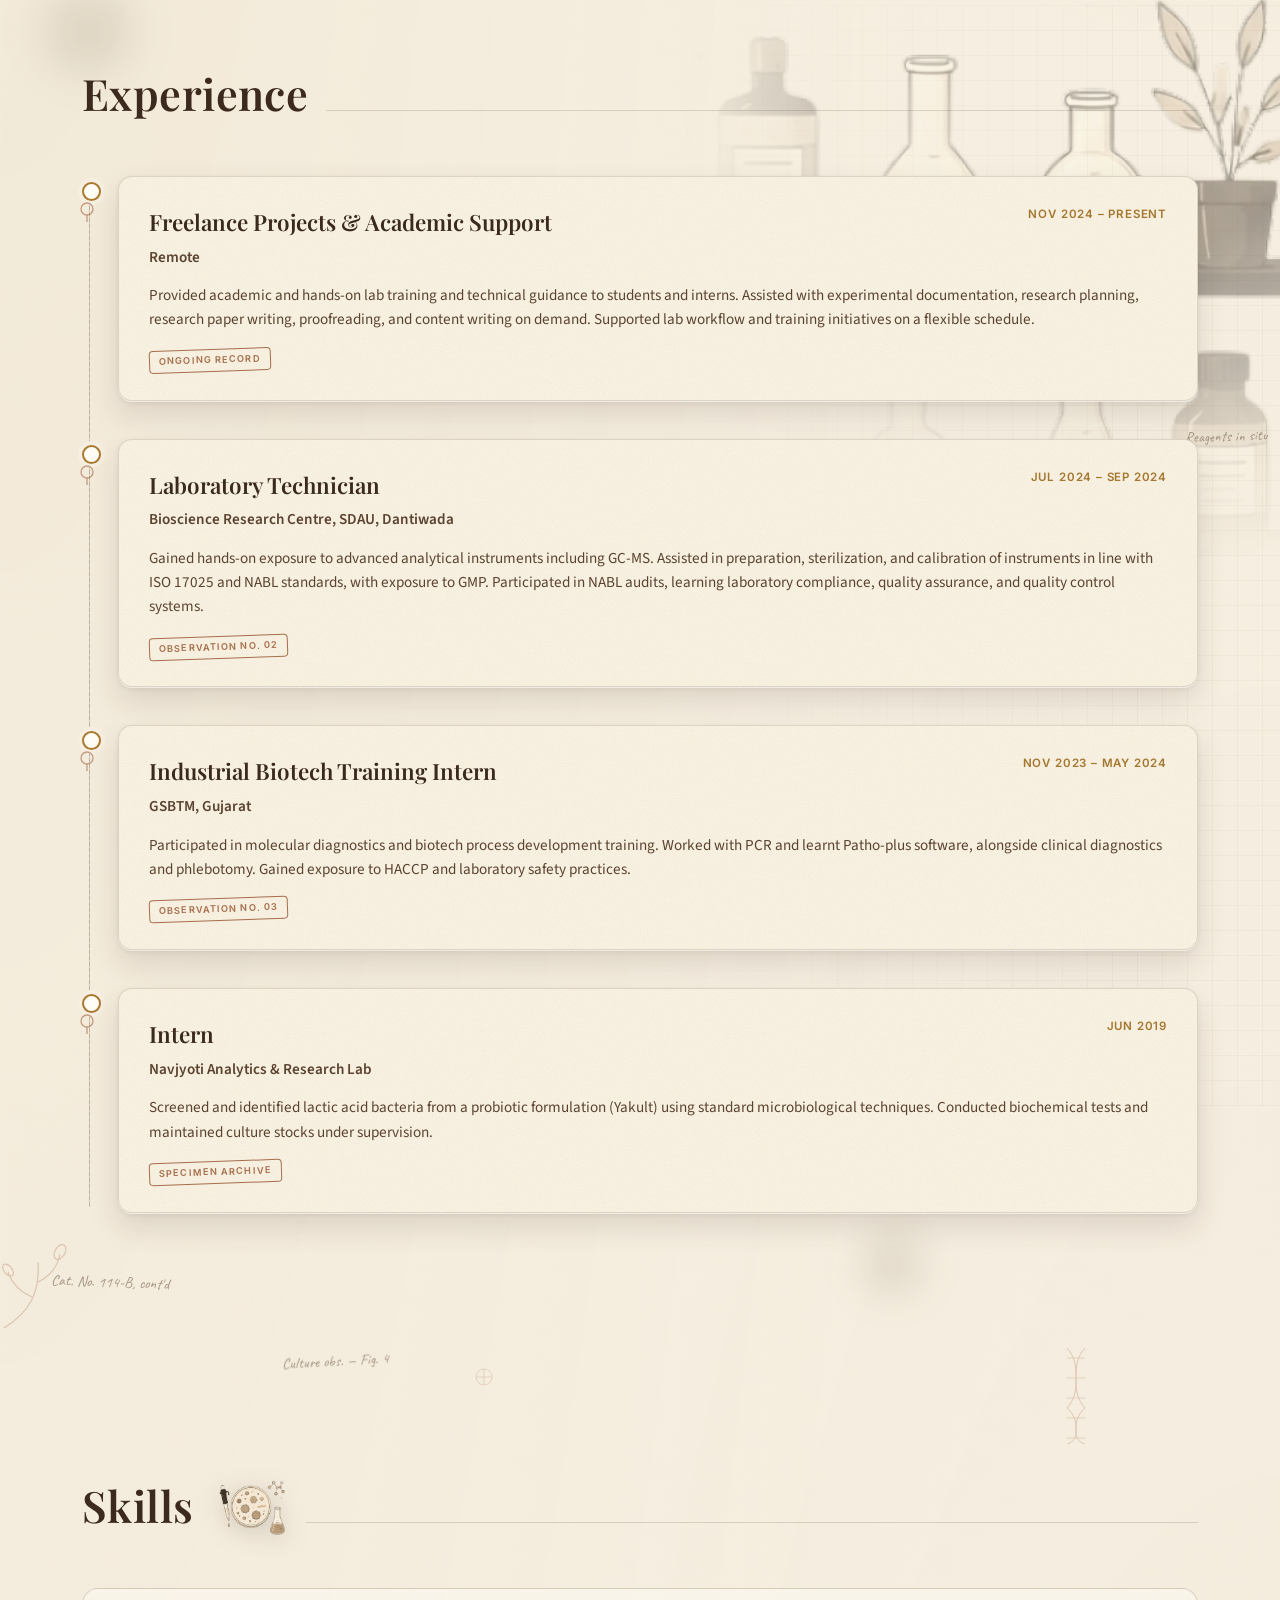
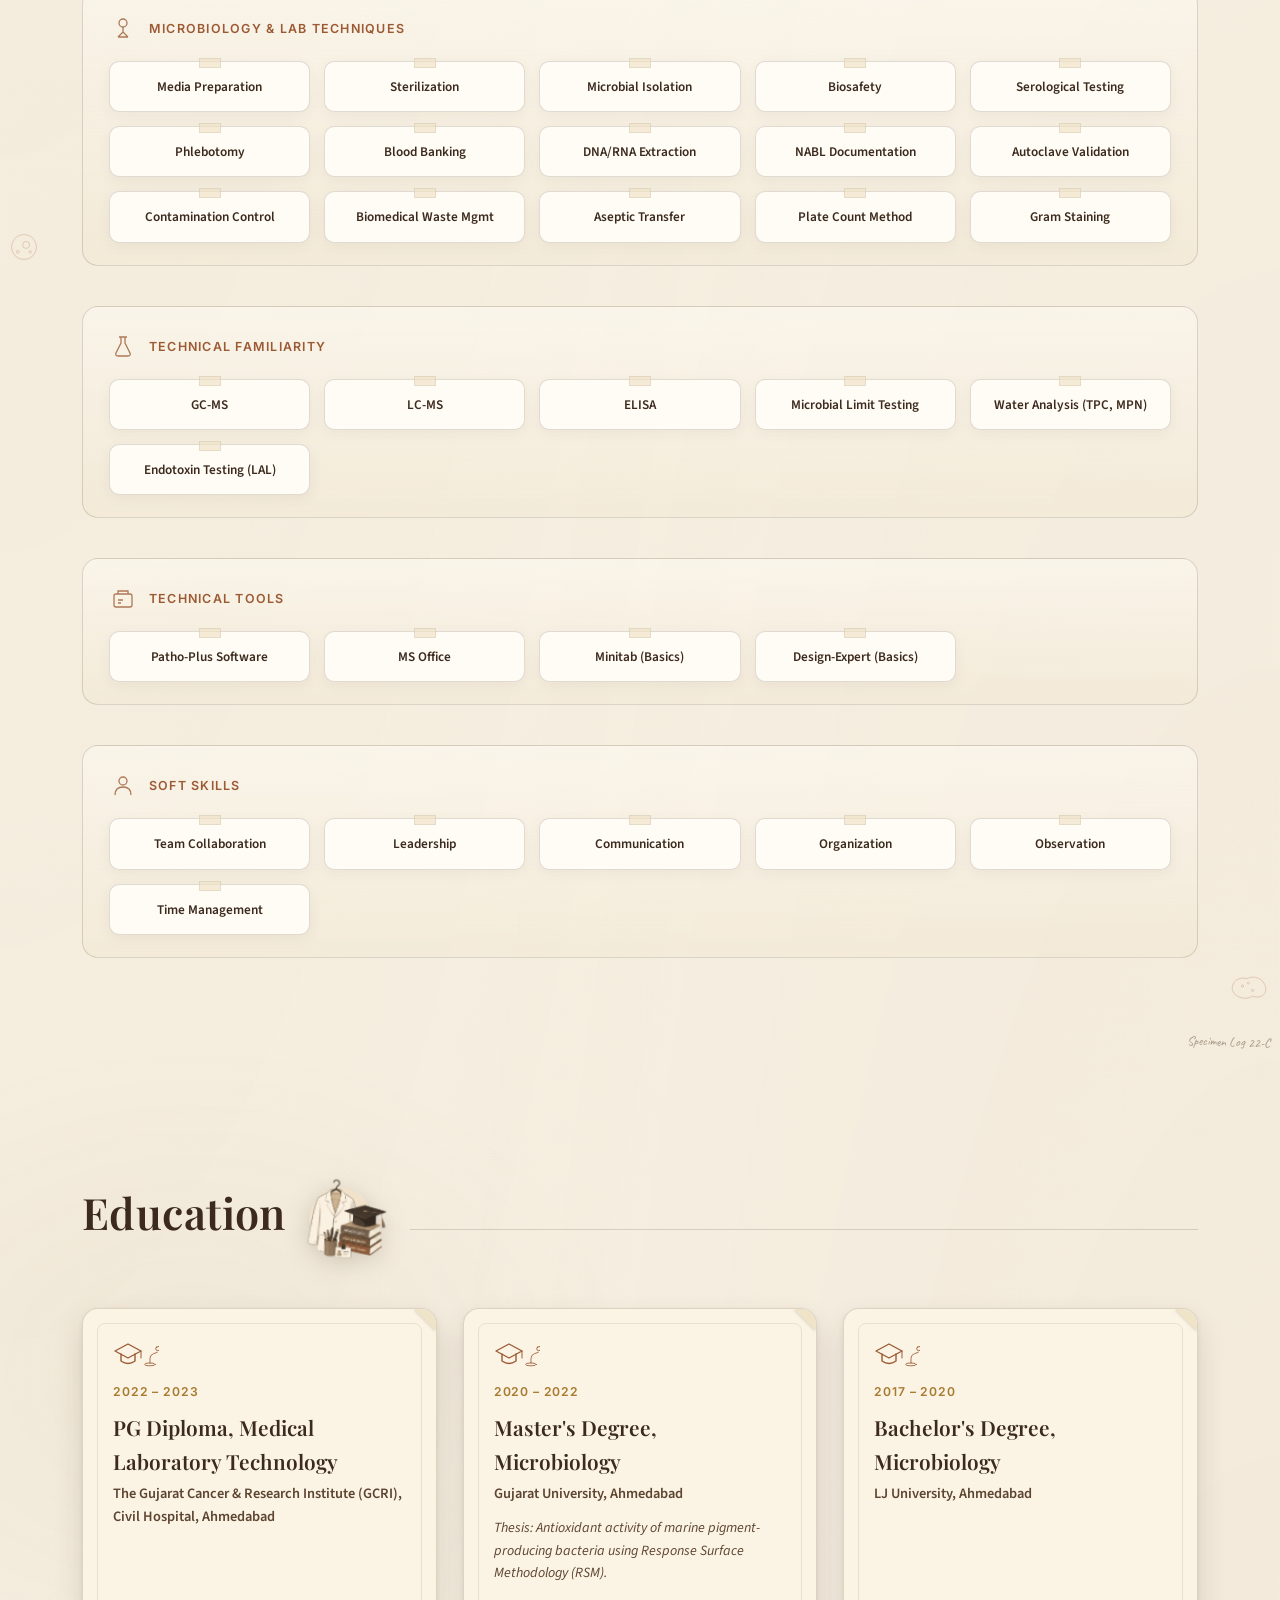
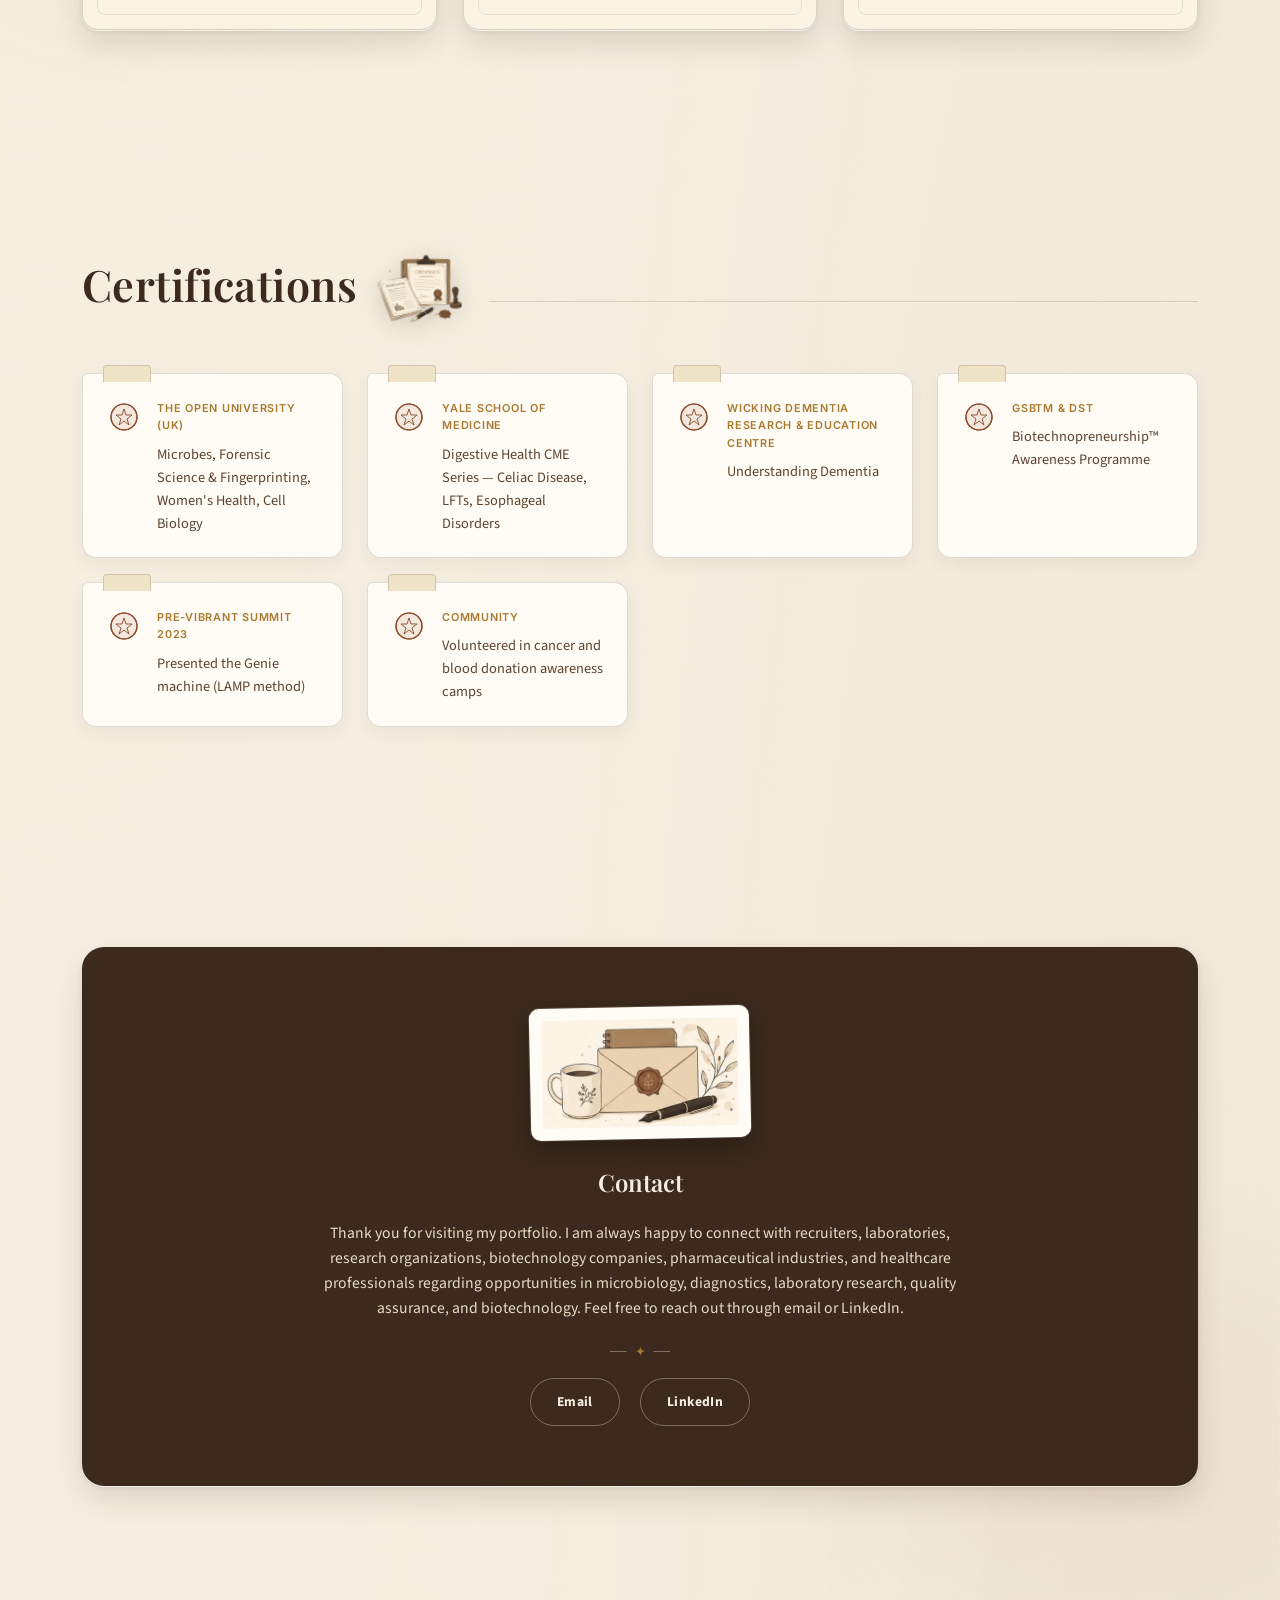
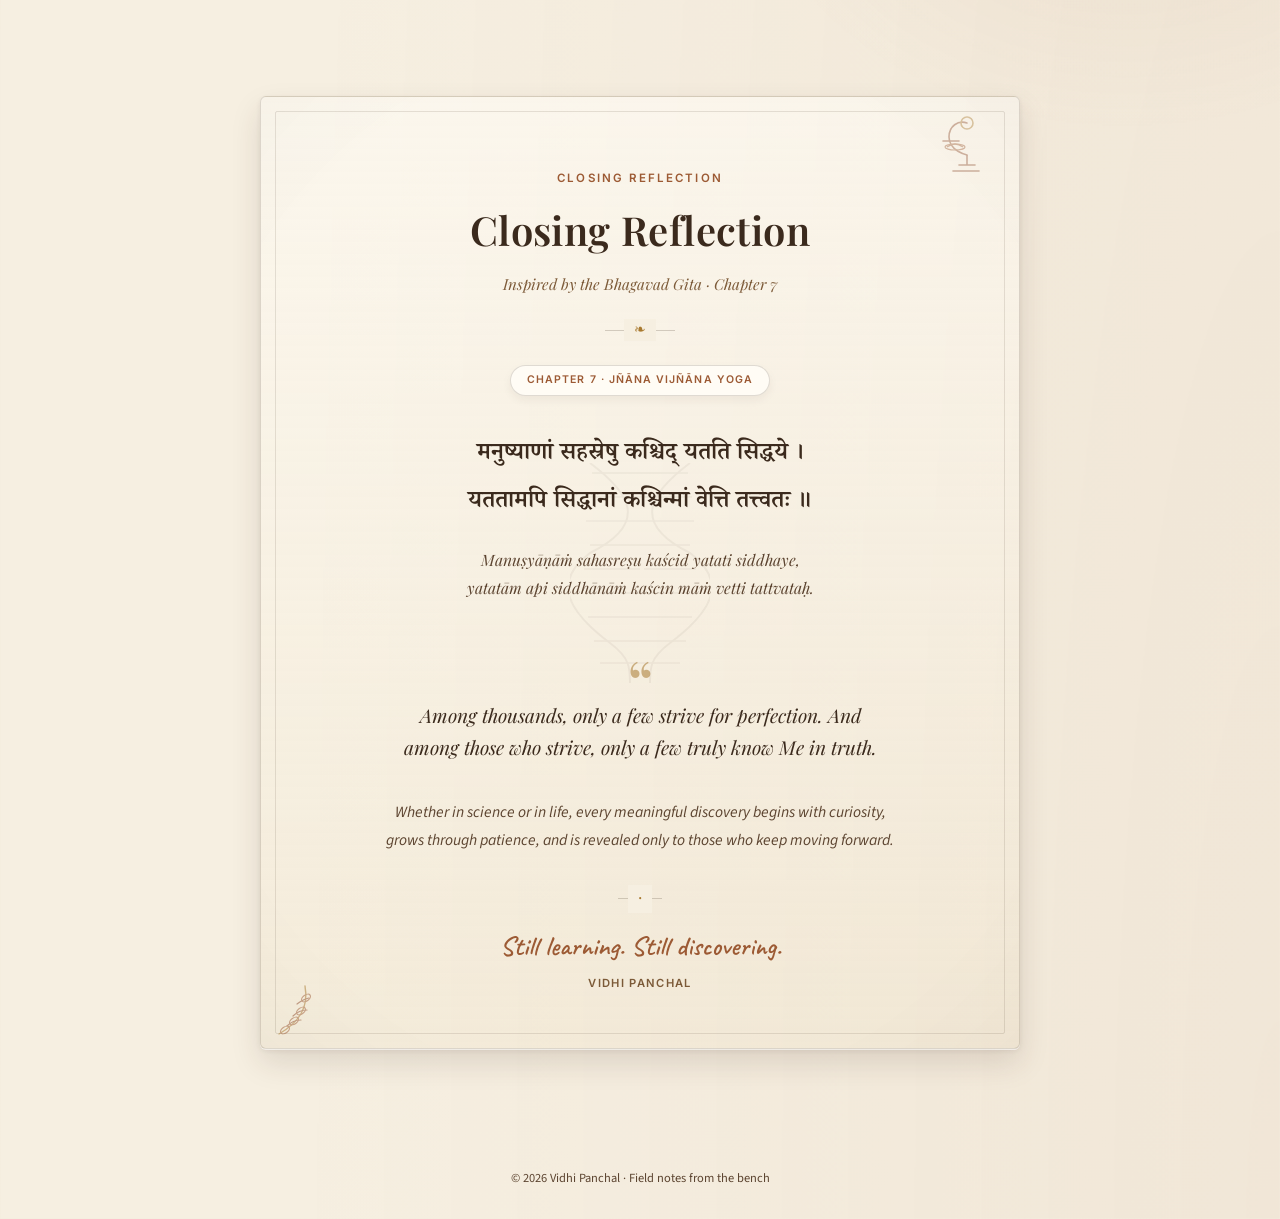
==== commit 2de29853: "Add files via upload" ====
--- a/index.html
+++ b/index.html
@@ -6,546 +6,7 @@
 <title>Vidhi Panchal — Microbiologist &amp; Laboratory Technician</title>
 <link rel="preconnect" href="https://fonts.googleapis.com">
 <link href="https://fonts.googleapis.com/css2?family=Playfair+Display:ital,wght@0,500;0,600;0,700;1,500&family=Source+Sans+3:wght@400;500;600;700&family=Inter:wght@500;600;700&family=Noto+Serif+Devanagari:wght@500;600&family=Caveat:wght@500;600&display=swap" rel="stylesheet">
-<style>
-  :root{
-    --ivory:#F6EFE1;
-    --parchment:#EFE3C8;
-    --paper:#FFFCF5;
-    --card:#FBF4E4;
-    --walnut:#3B2A1D;
-    --coffee:#5C4430;
-    --gold:#A8792F;
-    --copper:#9C5A34;
-    --sepia:#7C5A38;
-    --rust:#8B4A2B;
-    --line:rgba(59,42,29,0.16);
-    --shadow:0 10px 30px rgba(59,42,29,0.10);
-    --shadow-layered: 0 1px 0 rgba(255,255,255,0.6), 0 14px 30px rgba(59,42,29,0.13), 0 2px 6px rgba(59,42,29,0.08);
-  }
-  *{box-sizing:border-box;}
-  html{scroll-behavior:smooth;}
-  body{
-    margin:0;
-    background:
-      radial-gradient(ellipse 700px 500px at 8% 4%, rgba(139,74,43,0.07), transparent 60%),
-      radial-gradient(ellipse 600px 460px at 95% 18%, rgba(168,121,47,0.08), transparent 60%),
-      radial-gradient(ellipse 800px 600px at 15% 60%, rgba(124,90,56,0.05), transparent 55%),
-      radial-gradient(ellipse 700px 520px at 88% 82%, rgba(156,90,52,0.07), transparent 55%),
-      radial-gradient(ellipse at top left, rgba(168,121,47,0.06), transparent 55%),
-      radial-gradient(ellipse at bottom right, rgba(156,90,52,0.06), transparent 55%),
-      var(--ivory);
-    color:var(--walnut);
-    font-family:'Source Sans 3', sans-serif;
-    line-height:1.6;
-    overflow-x:hidden;
-  }
-  h1,h2,h3,.display{ font-family:'Playfair Display', serif; font-weight:600; color:var(--walnut); }
-  a{color:var(--copper);}
-  .container{max-width:1180px;margin:0 auto;padding:0 32px;}
-  ::selection{ background:var(--gold); color:var(--paper); }
-
-  /* paper texture overlay */
-  .texture{
-    position:fixed; inset:0; pointer-events:none; z-index:1; opacity:0.5;
-    background-image:
-      radial-gradient(rgba(59,42,29,0.035) 1px, transparent 1px),
-      radial-gradient(rgba(59,42,29,0.02) 1px, transparent 1px);
-    background-size:3px 3px, 7px 7px;
-    background-position:0 0, 2px 4px;
-    mix-blend-mode:multiply;
-  }
-  /* aged paper fiber grain */
-  .fibers{
-    position:fixed; inset:0; pointer-events:none; z-index:1; opacity:0.5;
-    background-image:url("data:image/svg+xml,%3Csvg xmlns='http://www.w3.org/2000/svg' width='220' height='220'%3E%3Cfilter id='n'%3E%3CfeTurbulence type='fractalNoise' baseFrequency='0.85' numOctaves='2' stitchTiles='stitch'/%3E%3C/filter%3E%3Crect width='100%25' height='100%25' filter='url(%23n)' opacity='0.5'/%3E%3C/svg%3E");
-    mix-blend-mode:multiply;
-  }
-  /* corner vignette for an old-journal feel */
-  .vignette{
-    position:fixed; inset:0; pointer-events:none; z-index:1;
-    background:radial-gradient(ellipse 120% 90% at 50% 50%, transparent 55%, rgba(59,42,29,0.05) 100%);
-  }
-  .deco-svg{ position:absolute; pointer-events:none; opacity:0.55; }
-
-  /* floating particles */
-  #particles{position:fixed;inset:0;pointer-events:none;z-index:1;overflow:hidden;}
-  .particle{position:absolute;border-radius:50%;background:var(--gold);opacity:0.35;
-    animation:drift linear infinite;}
-  @keyframes drift{
-    0%{transform:translateY(0) translateX(0);opacity:0;}
-    10%{opacity:0.35;}
-    90%{opacity:0.35;}
-    100%{transform:translateY(-120vh) translateX(30px);opacity:0;}
-  }
-
-  header{
-    position:sticky; top:0; z-index:50;
-    background:rgba(246,239,225,0.86); backdrop-filter:blur(10px) saturate(1.1);
-    border-bottom:1px solid var(--line);
-    box-shadow:0 4px 22px rgba(59,42,29,0.05);
-  }
-  nav{display:flex; align-items:center; justify-content:space-between; padding:16px 32px; max-width:1180px; margin:0 auto;}
-  .brand{display:flex; align-items:center; gap:10px; font-family:'Playfair Display',serif; font-size:1.3rem; letter-spacing:0.03em; font-weight:600;}
-  .brand small{display:block; font-family:'Inter',sans-serif; font-size:0.55rem; letter-spacing:0.2em; font-weight:600; color:var(--copper); text-transform:uppercase;}
-  .brand-seal{flex-shrink:0;}
-
-  /* shared decorative helpers */
-  .paper-label{
-    font-family:'Inter',sans-serif; background:var(--paper); border:1px solid var(--line); border-radius:5px;
-    padding:4px 10px; font-size:0.62rem; letter-spacing:0.08em; text-transform:uppercase;
-    color:var(--copper); font-weight:600; box-shadow:0 4px 10px rgba(59,42,29,0.08);
-  }
-  .washi-tape{
-    position:absolute; width:64px; height:22px; background:linear-gradient(rgba(239,227,200,0.75),rgba(239,227,200,0.55));
-    border:1px solid rgba(59,42,29,0.08); box-shadow:0 2px 6px rgba(59,42,29,0.08);
-  }
-  .archive-stamp{
-    font-family:'Inter',sans-serif; display:inline-flex; align-items:center; gap:6px; border:1.4px solid var(--copper); border-radius:4px;
-    padding:3px 9px; font-size:0.58rem; letter-spacing:0.12em; text-transform:uppercase; color:var(--copper);
-    font-weight:600; transform:rotate(-2deg); opacity:0.85;
-  }
-  .card-fold{ position:absolute; top:0; right:0; width:0; height:0; border-style:solid;
-    border-width:0 22px 22px 0; border-color:transparent var(--parchment) transparent transparent;
-    filter:drop-shadow(-1px 1px 1px rgba(59,42,29,0.12)); border-radius:0 16px 0 0;
-  }
-  .navlinks{display:flex; gap:28px; list-style:none; margin:0; padding:0;}
-  .navlinks a{
-    font-family:'Inter',sans-serif; text-decoration:none; color:var(--coffee); font-size:0.76rem; font-weight:600;
-    letter-spacing:0.1em; text-transform:uppercase;
-    padding-bottom:4px; border-bottom:1px solid transparent; transition:border-color .25s, color .25s;
-  }
-  .navlinks a:hover{ color:var(--copper); border-color:var(--copper); }
-  .navtoggle{display:none; background:none;border:none;font-size:1.5rem;color:var(--walnut);cursor:pointer;}
-
-  section{ position:relative; z-index:2; padding:110px 0; }
-  .eyebrow{
-    font-family:'Inter',sans-serif; display:inline-block; font-size:0.74rem; letter-spacing:0.16em; text-transform:uppercase;
-    color:var(--copper); font-weight:600; margin-bottom:14px; position:relative; padding-left:18px;
-  }
-  .eyebrow::before{content:"§"; position:absolute; left:0; color:var(--gold);}
-  .hero-quote{ margin-bottom:16px; }
-  .hero-quote p{
-    font-family:'Playfair Display', serif; font-style:italic; font-size:1.15rem; line-height:1.5;
-    color:var(--coffee); max-width:480px; margin:0 0 8px;
-  }
-  .hero-quote cite{
-    font-family:'Inter',sans-serif; font-style:normal; font-size:0.7rem; letter-spacing:0.14em;
-    text-transform:uppercase; color:var(--copper); font-weight:600;
-  }
-
-  /* HERO */
-  .hero{ padding-top:70px; }
-  .hero-grid{ display:grid; grid-template-columns:1.05fr 0.95fr; gap:60px; align-items:center; }
-  .hero h1{ font-size:clamp(3.4rem, 7.2vw, 5.8rem); line-height:0.98; margin:8px 0 14px; letter-spacing:0.005em; }
-  .hero .roles{ font-family:'Inter',sans-serif; font-size:1rem; color:var(--coffee); font-weight:600; letter-spacing:0.02em; margin-bottom:22px; }
-  .hero .roles span{ position:relative; }
-  .hero .roles span:not(:last-child)::after{ content:"•"; margin:0 10px; color:var(--gold); }
-  .hero p.intro{ max-width:520px; color:var(--coffee); font-size:1.04rem; line-height:1.75; }
-  .cta-row{ display:flex; gap:16px; margin-top:34px; flex-wrap:wrap; }
-  .btn{
-    font-family:'Inter',sans-serif; display:inline-flex; align-items:center; gap:8px; padding:14px 26px; border-radius:999px;
-    font-weight:600; font-size:0.83rem; letter-spacing:0.03em; text-decoration:none;
-    transition:transform .25s ease, box-shadow .25s ease; cursor:pointer; border:1px solid transparent;
-  }
-  .btn-primary{ background:var(--walnut); color:var(--ivory); box-shadow:var(--shadow); }
-  .btn-primary:hover{ transform:translateY(-3px) scale(1.02); box-shadow:0 16px 34px rgba(59,42,29,0.22); }
-  .btn-ghost{ border-color:var(--line); color:var(--walnut); }
-  .btn-ghost:hover{ background:var(--card); transform:translateY(-3px); }
-
-  .hero-art{ position:relative; }
-  .hero-art .desk-frame{
-    background:linear-gradient(180deg, rgba(255,252,245,0.6), rgba(239,227,200,0.4));
-    border:1px solid var(--line); border-radius:20px; padding:14px;
-    box-shadow:var(--shadow-layered);
-  }
-  .hero-art svg, .hero-art img{ width:100%; height:auto; display:block; }
-  .hero-illustration{ border-radius:14px; transition:transform .4s ease; }
-  .hero-illustration:hover{ transform:scale(1.015); }
-  .about-illustration{ width:170px; height:auto; display:block; transition:transform .4s ease; }
-  .about-illustration:hover{ transform:scale(1.03) rotate(-1deg); }
-  .label-tag{
-    font-family:'Inter',sans-serif; position:absolute; background:var(--paper); border:1px solid var(--line); border-radius:6px;
-    padding:6px 12px; font-size:0.66rem; letter-spacing:0.06em; text-transform:uppercase; color:var(--coffee);
-    box-shadow:var(--shadow); transform:rotate(-3deg); font-weight:600; z-index:3;
-  }
-  .label-tag.two{ transform:rotate(2deg); }
-  .label-tag.three{ transform:rotate(-1.5deg); }
-
-  /* SIGNATURE: specimen stamp */
-  .stamp{
-    width:78px; height:78px; border-radius:50%; border:1.5px dashed var(--gold);
-    display:flex; align-items:center; justify-content:center; text-align:center;
-    font-size:0.6rem; letter-spacing:0.08em; text-transform:uppercase; color:var(--copper); font-weight:700;
-    position:relative; flex-shrink:0;
-  }
-  .stamp::before{ content:""; position:absolute; inset:6px; border-radius:50%; border:1px solid var(--line); }
-
-  /* SECTION HEADS */
-  .sec-head{ display:flex; align-items:baseline; gap:18px; margin-bottom:48px; }
-  .sec-head h2{ font-size:2.7rem; margin:0; letter-spacing:0.01em; }
-  .sec-head .rule{ flex:1; height:1px; background:var(--line); }
-
-  /* reveal */
-  .reveal{ opacity:0; transform:translateY(28px); transition:opacity .7s ease, transform .7s ease; }
-  .reveal.in{ opacity:1; transform:translateY(0); }
-
-  /* ABOUT */
-  .about-card{
-    background:var(--card); border:1px solid var(--line); border-radius:18px; padding:48px;
-    box-shadow:var(--shadow-layered); position:relative; display:grid; grid-template-columns:1fr 200px; gap:36px;
-    overflow:hidden;
-  }
-  .about-card::before{
-    content:""; position:absolute; inset:0; opacity:0.4; pointer-events:none;
-    background-image:url("data:image/svg+xml,%3Csvg xmlns='http://www.w3.org/2000/svg' width='220' height='220'%3E%3Cfilter id='n'%3E%3CfeTurbulence type='fractalNoise' baseFrequency='0.85' numOctaves='2' stitchTiles='stitch'/%3E%3C/filter%3E%3Crect width='100%25' height='100%25' filter='url(%23n)' opacity='0.4'/%3E%3C/svg%3E");
-    mix-blend-mode:multiply;
-  }
-  .about-card p{ color:var(--coffee); font-size:1.05rem; position:relative; }
-  .about-card .figure{ display:flex; flex-direction:column; align-items:center; justify-content:center; gap:14px; position:relative; }
-  .about-bacteria{ position:absolute; top:18px; right:22px; opacity:0.3; }
-
-  /* EXPERIENCE timeline */
-  #experience{ position:relative; overflow:visible; }
-
-  /* the illustration lives outside .container so it can bleed to the true page edge,
-     but its containing block is #experience (position:relative), so it still tracks the section. */
-  .exp-illustration-wrap{ position:absolute; inset:0; z-index:0; pointer-events:none; overflow:visible; }
-
-  .exp-watercolor{
-    position:absolute; top:-8%; right:-9%; width:min(920px, 76vw); height:auto;
-    opacity:0.5; mix-blend-mode:multiply; filter:sepia(0.14) saturate(0.85) contrast(0.97);
-    -webkit-mask-image:radial-gradient(ellipse 62% 58% at 74% 20%, black 32%, rgba(0,0,0,0.55) 55%, transparent 84%);
-            mask-image:radial-gradient(ellipse 62% 58% at 74% 20%, black 32%, rgba(0,0,0,0.55) 55%, transparent 84%);
-    transition:opacity .5s ease;
-  }
-  #experience:hover .exp-watercolor{ opacity:0.62; }
-
-  /* faint graph-paper ledger grid, confined to the right side beneath the shelf, fading left */
-  .exp-graph-paper{
-    position:absolute; top:4%; right:-4%; width:64%; height:78%;
-    background-image:
-      linear-gradient(rgba(92,68,48,0.06) 1px, transparent 1px),
-      linear-gradient(90deg, rgba(92,68,48,0.06) 1px, transparent 1px);
-    background-size:25px 25px;
-    -webkit-mask-image:linear-gradient(to left, black 25%, transparent 88%);
-            mask-image:linear-gradient(to left, black 25%, transparent 88%);
-    opacity:0.6;
-  }
-
-  /* soft ink smudges */
-  .exp-ink-smudge{ position:absolute; border-radius:50%; filter:blur(16px); background:radial-gradient(circle, rgba(92,68,48,0.16), transparent 72%); }
-  .exp-ink-smudge.s1{ width:150px; height:110px; top:2%; left:1%; }
-  .exp-ink-smudge.s2{ width:110px; height:80px; bottom:4%; right:26%; }
-
-  /* handwritten archive marginalia */
-  .exp-archive-note{
-    position:absolute; font-family:'Caveat',cursive; color:rgba(92,68,48,0.5);
-    font-size:1.05rem; line-height:1; white-space:nowrap;
-  }
-  .exp-archive-note.n1{ top:2%; left:1.5%; transform:rotate(-4deg); }
-  .exp-archive-note.n2{ bottom:5%; left:4%; transform:rotate(2deg); font-size:0.95rem; }
-  .exp-archive-note.n3{ top:34%; right:1%; transform:rotate(-2deg); font-size:0.92rem; }
-
-  /* tiny botanical sketch line, tucked in a corner */
-  .exp-botanical-sketch{ position:absolute; bottom:2%; left:0; opacity:0.28; }
-
-  @media (max-width:900px){
-    .exp-watercolor{ width:min(640px, 92vw); top:-4%; right:-14%; opacity:0.4; }
-    .exp-graph-paper{ display:none; }
-    .exp-archive-note.n3{ display:none; }
-  }
-  @media (max-width:600px){
-    .exp-watercolor{ opacity:0.3; }
-    .exp-ink-smudge{ display:none; }
-  }
-
-  #skills{ position:relative; overflow:visible; --skills-art:url("[data-uri]"); }
-  .skills-illustration-wrap{ position:absolute; inset:0; z-index:0; pointer-events:none; overflow:visible; }
-
-  /* scattered notebook marginalia: small independent sketches placed only in the section's
-     edges/gutters and the heading band, never spanning behind the card grid. Each crop reuses
-     the same sprite sheet as a small individually-framed window. */
-  .skills-crop{
-    position:absolute; background-image:var(--skills-art); background-repeat:no-repeat;
-    background-size:760px 613px; mix-blend-mode:multiply; filter:sepia(0.14) saturate(0.85) contrast(0.97);
-    opacity:0.4; transition:opacity .5s ease;
-  }
-  #skills:hover .skills-crop{ opacity:0.54; }
-
-  /* petri dish, half-visible, peeking from the upper-right corner */
-  .skills-crop.crop-dish-peek{
-    width:150px; height:135px; background-position:-150px -25px;
-    top:-3%; right:-2%;
-    -webkit-mask-image:linear-gradient(205deg, black 38%, transparent 76%);
-            mask-image:linear-gradient(205deg, black 38%, transparent 76%);
-  }
-  /* pipette, entering from the lower-left edge */
-  .skills-crop.crop-pipette-edge{
-    width:66px; height:165px; background-position:-8px -20px;
-    bottom:-3%; left:-1.5%; transform:rotate(-12deg);
-    -webkit-mask-image:linear-gradient(8deg, black 32%, transparent 78%);
-            mask-image:linear-gradient(8deg, black 32%, transparent 78%);
-  }
-  /* small molecular sketch, tucked into an empty upper-left corner */
-  .skills-crop.crop-molecule-corner{
-    width:92px; height:88px; background-position:-535px -4px;
-    top:2%; left:1.5%;
-    -webkit-mask-image:radial-gradient(circle at 55% 40%, black 42%, transparent 80%);
-            mask-image:radial-gradient(circle at 55% 40%, black 42%, transparent 80%);
-  }
-
-  /* a short strand of DNA, sketched near the heading rather than running the full height */
-  .skills-dna{ position:absolute; top:-1%; right:15%; height:96px; width:24px; opacity:0.26; }
-
-  /* tiny cell/microbe doodles kept strictly to the left/right margins */
-  .skills-doodle{ position:absolute; opacity:0.3; }
-  .skills-doodle.d-cell{ top:36%; left:0.6%; width:32px; height:32px; }
-  .skills-doodle.d-microbe{ bottom:5%; right:0.8%; width:42px; height:29px; }
-  .skills-doodle.d-cross{ top:0.5%; left:37%; width:20px; height:20px; opacity:0.24; }
-
-  .skills-note{
-    position:absolute; font-family:'Caveat',cursive; color:rgba(92,68,48,0.5);
-    font-size:0.95rem; line-height:1; white-space:nowrap;
-  }
-  .skills-note.n1{ top:-0.5%; left:22%; transform:rotate(-3deg); }
-  .skills-note.n2{ bottom:1.5%; right:0.8%; transform:rotate(2deg); font-size:0.82rem; }
-
-  @media (max-width:900px){
-    .skills-crop.crop-dish-peek{ width:110px; height:100px; opacity:0.85; }
-    .skills-crop.crop-pipette-edge{ width:52px; height:130px; }
-    .skills-crop.crop-molecule-corner{ width:70px; height:66px; }
-    .skills-dna{ height:74px; width:20px; right:8%; }
-    .skills-doodle.d-cross{ display:none; }
-  }
-  @media (max-width:600px){
-    .skills-crop.crop-pipette-edge, .skills-crop.crop-molecule-corner,
-    .skills-doodle.d-cell, .skills-doodle.d-microbe, .skills-doodle.d-cross,
-    .skills-note.n2{ display:none; }
-    .skills-illustration-wrap{ overflow:hidden; }
-    .skills-crop.crop-dish-peek{ width:78px; height:70px; top:-1.5%; right:-3%; opacity:0.7; }
-    .skills-dna{ height:56px; width:16px; top:0; right:6%; opacity:0.3; }
-    .skills-note.n1{ font-size:0.85rem; left:16%; }
-  }
-
-  
-
-  .edu-art{ position:absolute; top:0; right:0; width:170px; height:auto; opacity:0.5; pointer-events:none; z-index:0; transition:opacity .4s ease; }
-  .cert-art{ position:absolute; top:0; right:0; width:180px; height:auto; opacity:0.5; pointer-events:none; z-index:0; transition:opacity .4s ease; }
-  section:hover > .container > .edu-art,
-  section:hover > .container > .cert-art{ opacity:0.75; }
-  .timeline{ position:relative; padding-left:36px; z-index:1; }
-  .timeline::before{ content:""; position:absolute; left:7px; top:6px; bottom:6px; width:1px; background:var(--line); background-image:linear-gradient(var(--line) 60%, transparent 0%); background-size:1px 6px; }
-  .tl-item{ position:relative; margin-bottom:38px; }
-  .tl-item::before{
-    content:""; position:absolute; left:-36px; top:6px; width:15px; height:15px; border-radius:50%;
-    background:var(--paper); border:2px solid var(--gold); box-shadow:0 0 0 4px var(--ivory);
-  }
-  .tl-pin{ position:absolute; left:-44px; top:24px; opacity:0.55; }
-  .tl-card{
-    background:var(--card); border:1px solid var(--line); border-radius:14px; padding:28px 30px;
-    box-shadow:var(--shadow-layered); transition:transform .3s ease, box-shadow .3s ease; position:relative; overflow:hidden;
-  }
-  .tl-card::after{ content:""; position:absolute; inset:0; opacity:0.35; pointer-events:none;
-    background-image:url("data:image/svg+xml,%3Csvg xmlns='http://www.w3.org/2000/svg' width='220' height='220'%3E%3Cfilter id='n'%3E%3CfeTurbulence type='fractalNoise' baseFrequency='0.85' numOctaves='2' stitchTiles='stitch'/%3E%3C/filter%3E%3Crect width='100%25' height='100%25' filter='url(%23n)' opacity='0.4'/%3E%3C/svg%3E");
-    mix-blend-mode:multiply;
-  }
-  .tl-card:hover{ transform:translateY(-4px); box-shadow:0 18px 36px rgba(59,42,29,0.16); }
-  .tl-top{ display:flex; justify-content:space-between; align-items:flex-start; gap:16px; flex-wrap:wrap; }
-  .tl-card h3{ font-size:1.4rem; margin:0 0 4px; }
-  .tl-card .inst{ font-weight:600; color:var(--coffee); font-size:0.95rem; }
-  .tl-card .dur{ font-family:'Inter',sans-serif; font-size:0.72rem; letter-spacing:0.07em; text-transform:uppercase; color:var(--gold); font-weight:600; white-space:nowrap; }
-  .tl-card p{ margin:14px 0 0; color:var(--coffee); font-size:0.95rem; position:relative; }
-  .tl-tag{ margin-top:14px; }
-
-  /* SKILLS — specimen drawers */
-  .skill-groups{ display:grid; gap:40px; }
-  .skill-group{
-    background:linear-gradient(180deg, rgba(255,252,245,0.5), rgba(239,227,200,0.25));
-    border:1px solid var(--line); border-radius:16px; padding:26px 26px 22px;
-  }
-  .skill-group-head{ display:flex; align-items:center; gap:12px; margin-bottom:18px; }
-  .skill-group-head svg{ flex-shrink:0; opacity:0.8; }
-  .skill-group h3{ margin:0; color:var(--copper); font-family:'Inter',sans-serif; font-weight:600; letter-spacing:0.1em; text-transform:uppercase; font-size:0.78rem; }
-  .skill-grid{ display:grid; grid-template-columns:repeat(auto-fill, minmax(170px,1fr)); gap:14px; }
-  .skill-card{
-    background:var(--paper); border:1px solid var(--line); border-radius:10px; padding:14px 16px;
-    font-size:0.83rem; font-weight:600; color:var(--walnut); text-align:center; position:relative;
-    transition:transform .25s ease, box-shadow .25s ease, border-color .25s ease;
-    box-shadow:0 4px 14px rgba(59,42,29,0.05);
-  }
-  .skill-card::before{
-    content:""; position:absolute; top:-4px; left:50%; transform:translateX(-50%); width:20px; height:8px;
-    background:rgba(239,227,200,0.7); border:1px solid rgba(59,42,29,0.08);
-  }
-  .skill-card:hover{ transform:translateY(-5px) rotate(-1deg); border-color:var(--gold); box-shadow:0 14px 26px rgba(59,42,29,0.14); }
-
-  /* EDUCATION */
-  .edu-grid{ display:grid; grid-template-columns:repeat(auto-fit,minmax(300px,1fr)); gap:26px; }
-  .edu-card{
-    background:var(--card); border:1px solid var(--line); border-radius:16px; padding:30px;
-    box-shadow:var(--shadow-layered); position:relative; overflow:hidden;
-  }
-  .edu-card::before{ content:""; position:absolute; top:14px; bottom:14px; left:14px; right:14px;
-    border:1px solid rgba(59,42,29,0.1); border-radius:8px; pointer-events:none; }
-  .edu-card .card-fold{ z-index:1; }
-  .edu-card h3{ font-size:1.3rem; margin:10px 0 4px; position:relative; }
-  .edu-card .inst{ color:var(--coffee); font-weight:600; font-size:0.9rem; position:relative; }
-  .edu-card .yr{ font-family:'Inter',sans-serif; color:var(--gold); font-size:0.76rem; letter-spacing:0.07em; text-transform:uppercase; font-weight:600; position:relative; }
-  .edu-card p.thesis{ margin-top:12px; font-size:0.88rem; color:var(--coffee); font-style:italic; position:relative; }
-  .edu-seal{ position:relative; }
-
-  /* CERTS — archived research files */
-  .cert-grid{ display:grid; grid-template-columns:repeat(auto-fit,minmax(260px,1fr)); gap:24px; }
-  .cert-card{
-    background:var(--paper); border:1px solid var(--line); border-radius:6px 14px 14px 14px; padding:26px 24px 22px;
-    box-shadow:0 6px 18px rgba(59,42,29,0.06), inset 0 0 0 1px rgba(255,255,255,0.4); transition:transform .25s ease, box-shadow .25s ease;
-    position:relative; display:flex; gap:16px;
-  }
-  .cert-card:hover{ transform:translateY(-4px); box-shadow:0 16px 28px rgba(59,42,29,0.12); }
-  .cert-card::before{ content:""; position:absolute; top:-9px; left:20px; width:46px; height:16px;
-    background:var(--parchment); border:1px solid var(--line); border-bottom:none; border-radius:4px 4px 0 0; }
-  .wax-seal{ flex-shrink:0; }
-  .cert-card .tag{ font-family:'Inter',sans-serif; font-size:0.68rem; letter-spacing:0.07em; text-transform:uppercase; color:var(--gold); font-weight:600; }
-  .cert-card p{ margin:8px 0 0; font-size:0.9rem; color:var(--coffee); }
-
-  /* CONTACT — a scientific letter */
-  .contact-card{
-    background:var(--walnut); color:var(--ivory); border-radius:22px; padding:60px;
-    text-align:center; box-shadow:var(--shadow-layered); position:relative; overflow:hidden;
-  }
-  .contact-card h2{ color:var(--ivory); }
-  .contact-card p{ max-width:640px; margin:18px auto 30px; color:#E8DCC4; font-size:0.98rem; }
-  .contact-links{ display:flex; gap:20px; justify-content:center; flex-wrap:wrap; }
-  .contact-links a{
-    color:var(--ivory); border:1px solid rgba(246,239,225,0.35); border-radius:999px;
-    padding:12px 26px; text-decoration:none; font-weight:700; font-size:0.85rem; letter-spacing:0.03em;
-    transition:background .25s ease;
-  }
-  .contact-links a:hover{ background:rgba(246,239,225,0.12); }
-  .envelope-art-frame{
-    width:220px; margin:0 auto 24px; padding:12px; background:var(--paper); border-radius:10px;
-    box-shadow:0 10px 26px rgba(0,0,0,0.28), 0 0 0 1px rgba(246,239,225,0.15);
-    transform:rotate(-1.2deg); transition:transform .4s ease, box-shadow .4s ease;
-  }
-  .envelope-art-frame:hover{ transform:rotate(0deg) scale(1.02); box-shadow:0 16px 34px rgba(0,0,0,0.34), 0 0 0 1px rgba(246,239,225,0.2); }
-  .envelope-art{ display:block; width:100%; height:auto; border-radius:4px; }
-  .contact-divider{ width:60px; height:1px; background:rgba(246,239,225,0.35); margin:26px auto; position:relative; }
-  .contact-divider::after{ content:"✦"; position:absolute; left:50%; top:50%; transform:translate(-50%,-50%); background:var(--walnut); padding:0 8px; color:var(--gold); font-size:0.8rem; }
-
-  footer{ text-align:center; padding:30px 0; font-size:0.78rem; color:var(--coffee); position:relative; z-index:2; }
-
-  /* CLOSING REFLECTION — final page of a field journal */
-  .reflection-section{ padding:100px 0 90px; position:relative; }
-  .reflection-frame{
-    position:relative; max-width:760px; margin:0 auto; padding:72px 56px 56px;
-    background:linear-gradient(180deg, rgba(255,252,245,0.6), rgba(239,227,200,0.28));
-    border:1px solid var(--line); border-radius:6px;
-    box-shadow:var(--shadow-layered);
-    text-align:center; overflow:hidden;
-  }
-  .reflection-frame::before{
-    /* inset rule to suggest a bordered journal page */
-    content:""; position:absolute; inset:14px; border:1px solid rgba(59,42,29,0.12);
-    border-radius:2px; pointer-events:none;
-  }
-  .reflection-frame::after{
-    /* soft vignette to deepen the corners like an old page */
-    content:""; position:absolute; inset:0; pointer-events:none;
-    background:radial-gradient(ellipse 100% 90% at 50% 50%, transparent 60%, rgba(59,42,29,0.06) 100%);
-  }
-  .reflection-inner{ position:relative; z-index:3; }
-
-  /* local floating gold dust + tiny stars, confined to the frame */
-  .reflection-particles{ position:absolute; inset:0; overflow:hidden; pointer-events:none; z-index:1; }
-  .r-dust{ position:absolute; border-radius:50%; background:var(--gold); opacity:0; animation:r-float linear infinite; }
-  @keyframes r-float{
-    0%{ transform:translateY(0); opacity:0; }
-    12%{ opacity:0.5; }
-    88%{ opacity:0.5; }
-    100%{ transform:translateY(-160px); opacity:0; }
-  }
-  .r-spark{ position:absolute; width:3px; height:3px; border-radius:50%; background:#FFF6DE;
-    box-shadow:0 0 6px 1px rgba(216,168,88,0.7); opacity:0; animation:r-twinkle ease-in-out infinite; }
-  @keyframes r-twinkle{ 0%,100%{ opacity:0; transform:scale(0.6); } 50%{ opacity:0.9; transform:scale(1); } }
-
-  /* DNA watermark, very low opacity, centered behind the text */
-  .reflection-dna{ position:absolute; top:50%; left:50%; transform:translate(-50%,-50%); opacity:0.05; z-index:0; pointer-events:none; }
-
-  /* corner motifs */
-  .reflection-leaf{ position:absolute; bottom:10px; left:14px; opacity:0.5; z-index:2; pointer-events:none; }
-  .reflection-microscope{ position:absolute; top:14px; right:18px; opacity:0.4; z-index:2; pointer-events:none; }
-
-  .reflection-eyebrow{
-    font-family:'Inter',sans-serif; font-size:0.72rem; letter-spacing:0.18em; text-transform:uppercase;
-    color:var(--copper); font-weight:600; margin:0 0 10px;
-  }
-  .reflection-frame h2{ font-size:2.5rem; margin:0 0 10px; letter-spacing:0.01em; }
-  .reflection-subtitle{
-    font-family:'Playfair Display',serif; font-style:italic; font-size:0.95rem; color:var(--sepia);
-    margin:0 0 34px;
-  }
-  .reflection-divider{ width:70px; height:1px; background:rgba(59,42,29,0.2); margin:0 auto 34px; position:relative; }
-  .reflection-divider::after{
-    content:"❧"; position:absolute; left:50%; top:50%; transform:translate(-50%,-50%);
-    background:var(--ivory); padding:0 10px; color:var(--gold); font-size:0.85rem;
-  }
-  .reflection-chapter{
-    display:inline-block; font-family:'Inter',sans-serif; font-size:0.66rem; letter-spacing:0.1em; text-transform:uppercase;
-    color:var(--copper); font-weight:600; border:1px solid var(--line); border-radius:999px;
-    padding:6px 16px; margin-bottom:36px; background:var(--paper); box-shadow:0 4px 10px rgba(59,42,29,0.06);
-  }
-  .reflection-sanskrit{
-    font-family:'Noto Serif Devanagari', serif; font-weight:600; font-size:1.5rem; line-height:2;
-    color:var(--walnut); margin:0 0 18px;
-  }
-  .reflection-translit{
-    font-family:'Playfair Display',serif; font-style:italic; font-size:0.98rem; line-height:1.8;
-    color:var(--coffee); margin:0 0 40px;
-  }
-  .reflection-quote{
-    position:relative; max-width:560px; margin:0 auto 34px; padding:8px 34px 0;
-  }
-  .reflection-quote .qmark{
-    display:block; font-family:'Playfair Display',serif; font-size:4rem; line-height:1; color:var(--gold);
-    opacity:0.55; margin:0 0 -14px;
-  }
-  .reflection-quote p{
-    font-family:'Playfair Display',serif; font-style:italic; font-size:1.2rem; line-height:1.65;
-    color:var(--walnut); margin:0;
-  }
-  .reflection-note{
-    max-width:520px; margin:0 auto 44px; color:var(--coffee); font-size:0.98rem; line-height:1.8; font-style:italic;
-  }
-  .reflection-divider.small{ width:44px; margin-bottom:26px; }
-  .reflection-divider.small::after{ content:"·"; font-size:1.1rem; }
-  .reflection-signoff{
-    font-family:'Caveat',cursive; font-size:1.7rem; color:var(--copper); margin:0 0 6px; font-weight:600;
-  }
-  .reflection-signature{
-    font-family:'Inter',sans-serif; font-size:0.7rem; letter-spacing:0.12em; text-transform:uppercase;
-    color:var(--sepia); font-weight:600; margin:0;
-  }
-
-  @media (max-width:640px){
-    .reflection-frame{ padding:56px 22px 44px; }
-    .reflection-frame h2{ font-size:2rem; }
-    .reflection-sanskrit{ font-size:1.2rem; }
-    .reflection-quote{ padding:8px 12px 0; }
-    .reflection-quote p{ font-size:1.06rem; }
-    .reflection-microscope, .reflection-leaf{ width:60px; height:auto; }
-  }
-
-  @media (max-width:860px){
-    .hero-grid{ grid-template-columns:1fr; }
-    .navlinks{ display:none; }
-    .about-card{ grid-template-columns:1fr; }
-    .about-card .figure{ order:-1; }
-    section{ padding:80px 0; }
-  }
-  @media (prefers-reduced-motion: reduce){
-    *{ animation:none !important; transition:none !important; }
-  }
-</style>
+<link rel="stylesheet" href="styles.css">
 </head>
 <body>
 
@@ -603,7 +64,7 @@
 
     <div class="hero-art">
      <div class="desk-frame">
-      <img class="hero-illustration" src="[data-uri]" width="438" height="454" decoding="async" alt="Laboratory workspace illustration with microscope, cultures, DNA strand and research notes" loading="eager" />
+      <img class="hero-illustration" src="images/laboratory-workspace-illustration-with-microscope.webp" width="438" height="454" decoding="async" alt="Laboratory workspace illustration with microscope, cultures, DNA strand and research notes" loading="eager" />
      </div>
 
       <div class="label-tag" style="top:4%; left:2%;">Fig. 1 — Culture Isolate</div>
@@ -624,7 +85,7 @@
         I studied Microbiology through to a Master's at Gujarat University, with a thesis on the antioxidant activity of marine pigment-producing bacteria, then trained further in Medical Laboratory Technology at GCRI, Ahmedabad. I'm currently open to diagnostic, clinical, or research-based roles that need someone equally comfortable at the bench and in the audit trail.
       </p>
       <div class="figure">
-        <img class="about-illustration" src="[data-uri]" width="327" height="403" decoding="async" alt="Microscope, DNA strand and microbial life illustration" loading="lazy" />
+        <img class="about-illustration" src="images/microscope-dna-strand-and-microbial-life-illustrat.webp" width="327" height="403" decoding="async" alt="Microscope, DNA strand and microbial life illustration" loading="lazy" />
         <span class="archive-stamp">Verified Record</span>
       </div>
     </div>
@@ -633,7 +94,7 @@
 
 <section id="experience">
   <div class="exp-illustration-wrap" aria-hidden="true">
-    <img class="exp-watercolor" src="[data-uri]" width="698" height="805" decoding="async" alt="" loading="lazy" />
+    <img class="exp-watercolor" src="images/exp-watercolor-illustration.webp" width="698" height="805" decoding="async" alt="" loading="lazy" />
     <div class="exp-graph-paper"></div>
     <div class="exp-ink-smudge s1"></div>
     <div class="exp-ink-smudge s2"></div>
@@ -706,9 +167,6 @@
 
 <section id="skills">
   <div class="skills-illustration-wrap" aria-hidden="true">
-    <div class="skills-crop crop-dish-peek"></div>
-    <div class="skills-crop crop-pipette-edge"></div>
-    <div class="skills-crop crop-molecule-corner"></div>
     <svg class="skills-dna" viewBox="0 0 24 96" fill="none" stroke="#9C5A34" stroke-width="1">
       <path d="M3 0 C 21 20, 3 40, 21 60 C 3 76, 21 90, 3 96"/>
       <path d="M21 0 C 3 20, 21 40, 3 60 C 21 76, 3 90, 21 96"/>
@@ -728,7 +186,7 @@
     <div class="skills-note n2">Specimen Log 22-C</div>
   </div>
   <div class="container">
-    <div class="sec-head reveal"><h2>Skills</h2><div class="rule"></div></div>
+    <div class="sec-head reveal"><h2>Skills</h2><img class="skills-header-art" src="images/skills-illustration.webp" width="835" height="673" decoding="async" alt="" loading="lazy" /><div class="rule"></div></div>
     <div class="skill-groups">
 
       <div class="skill-group reveal">
@@ -804,8 +262,7 @@
 
 <section id="education">
   <div class="container">
-    <img class="edu-art" src="[data-uri]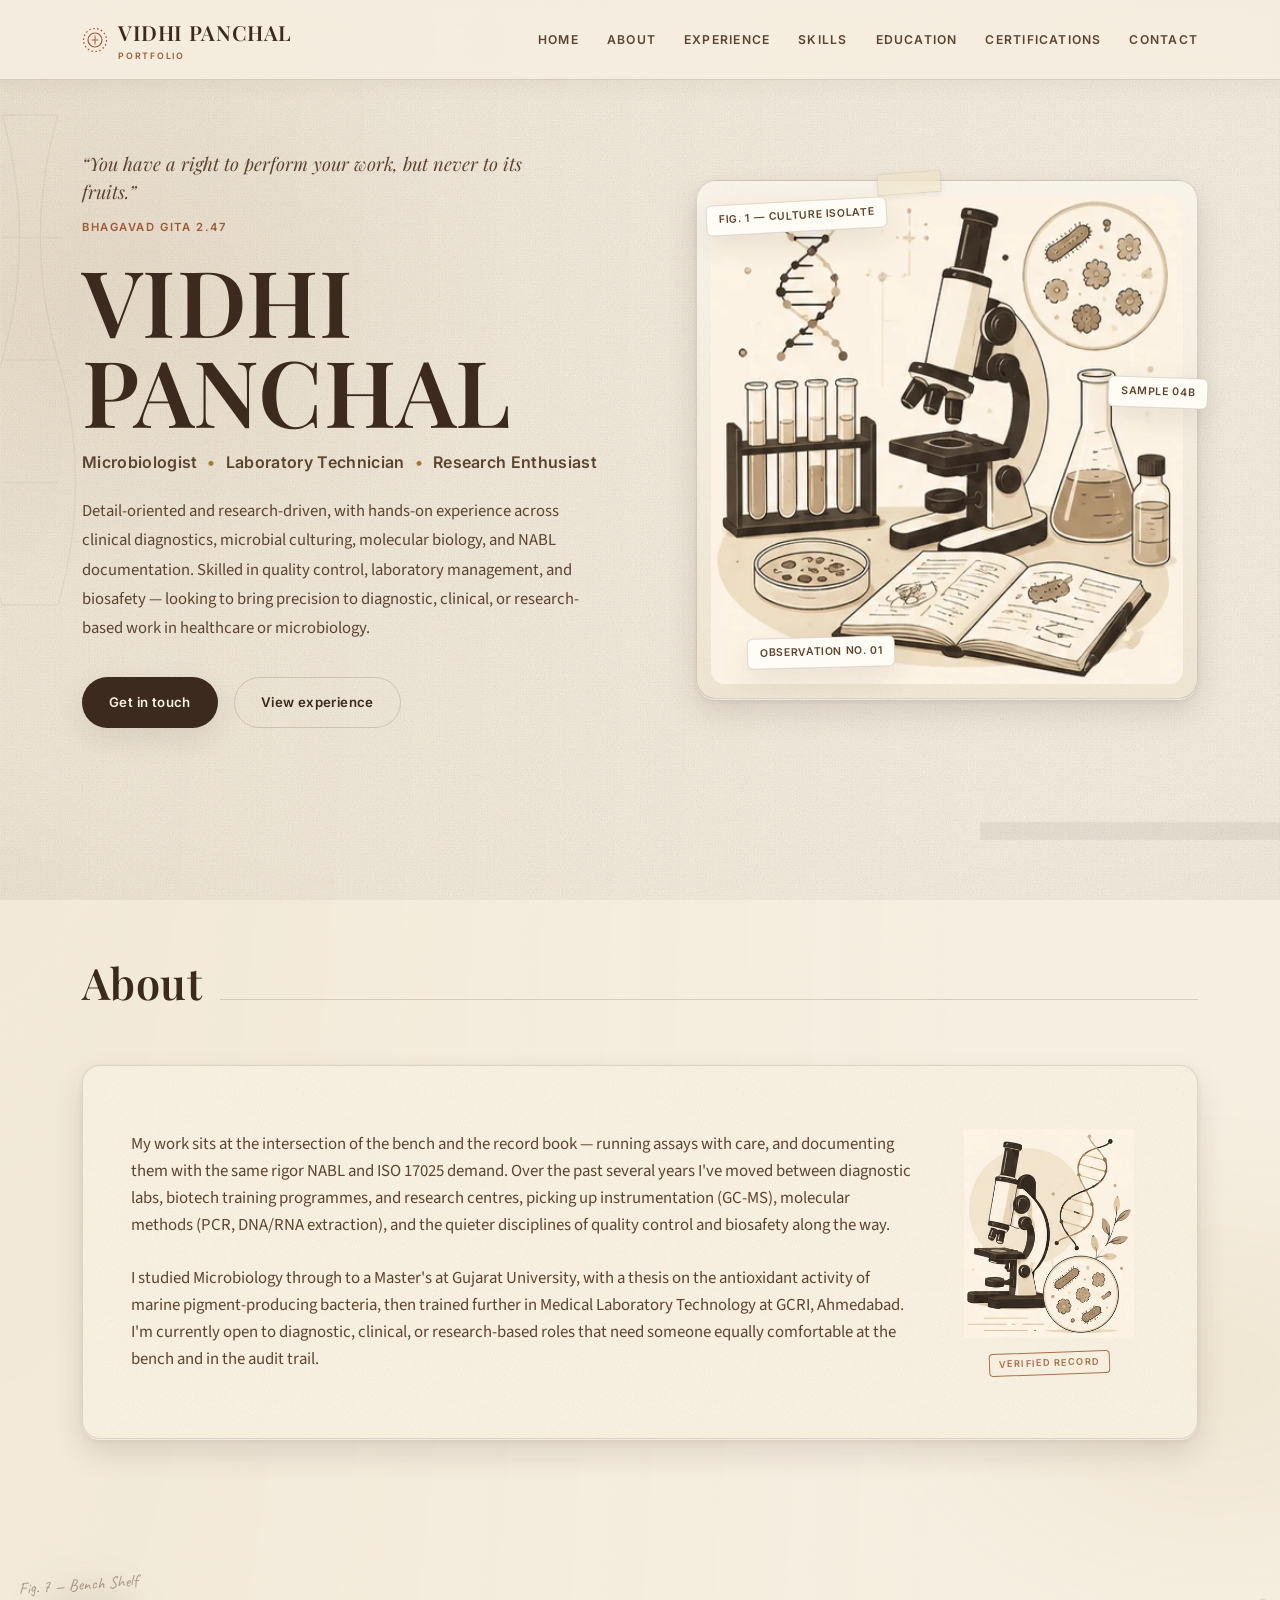
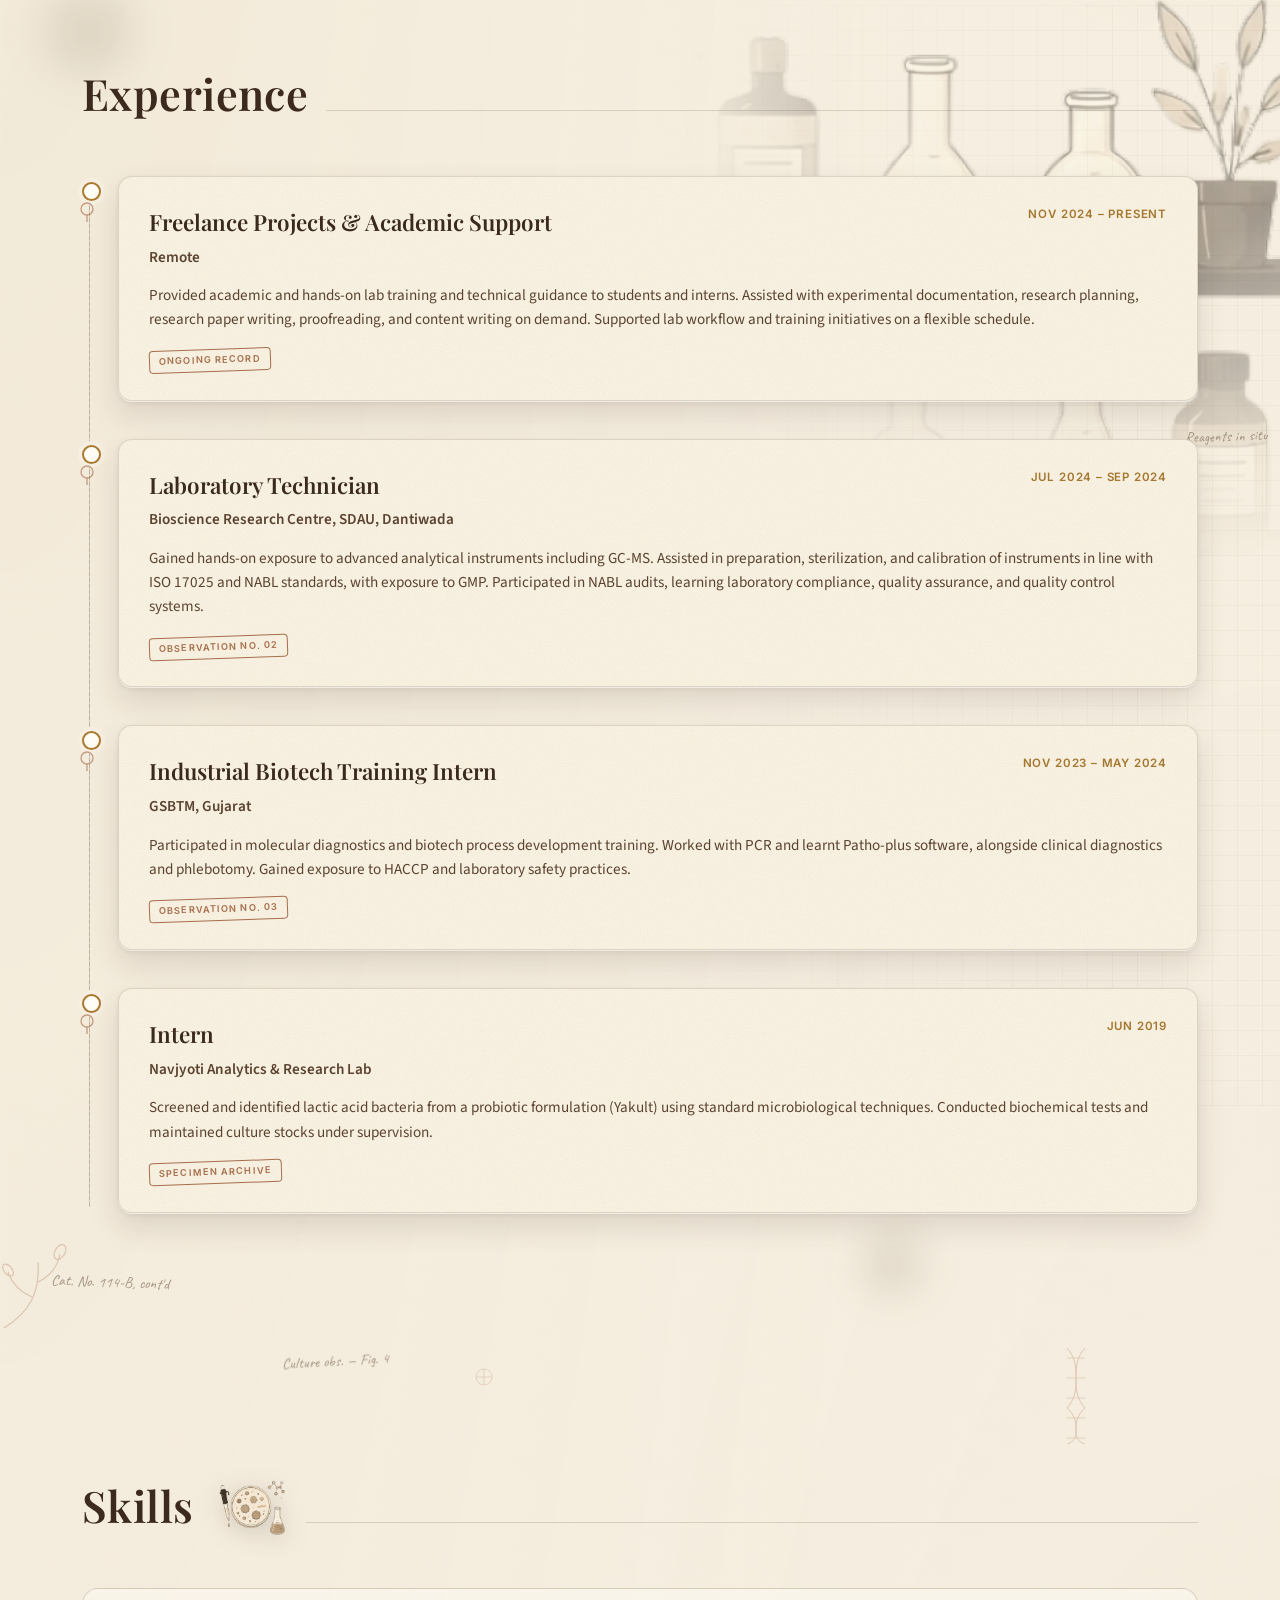
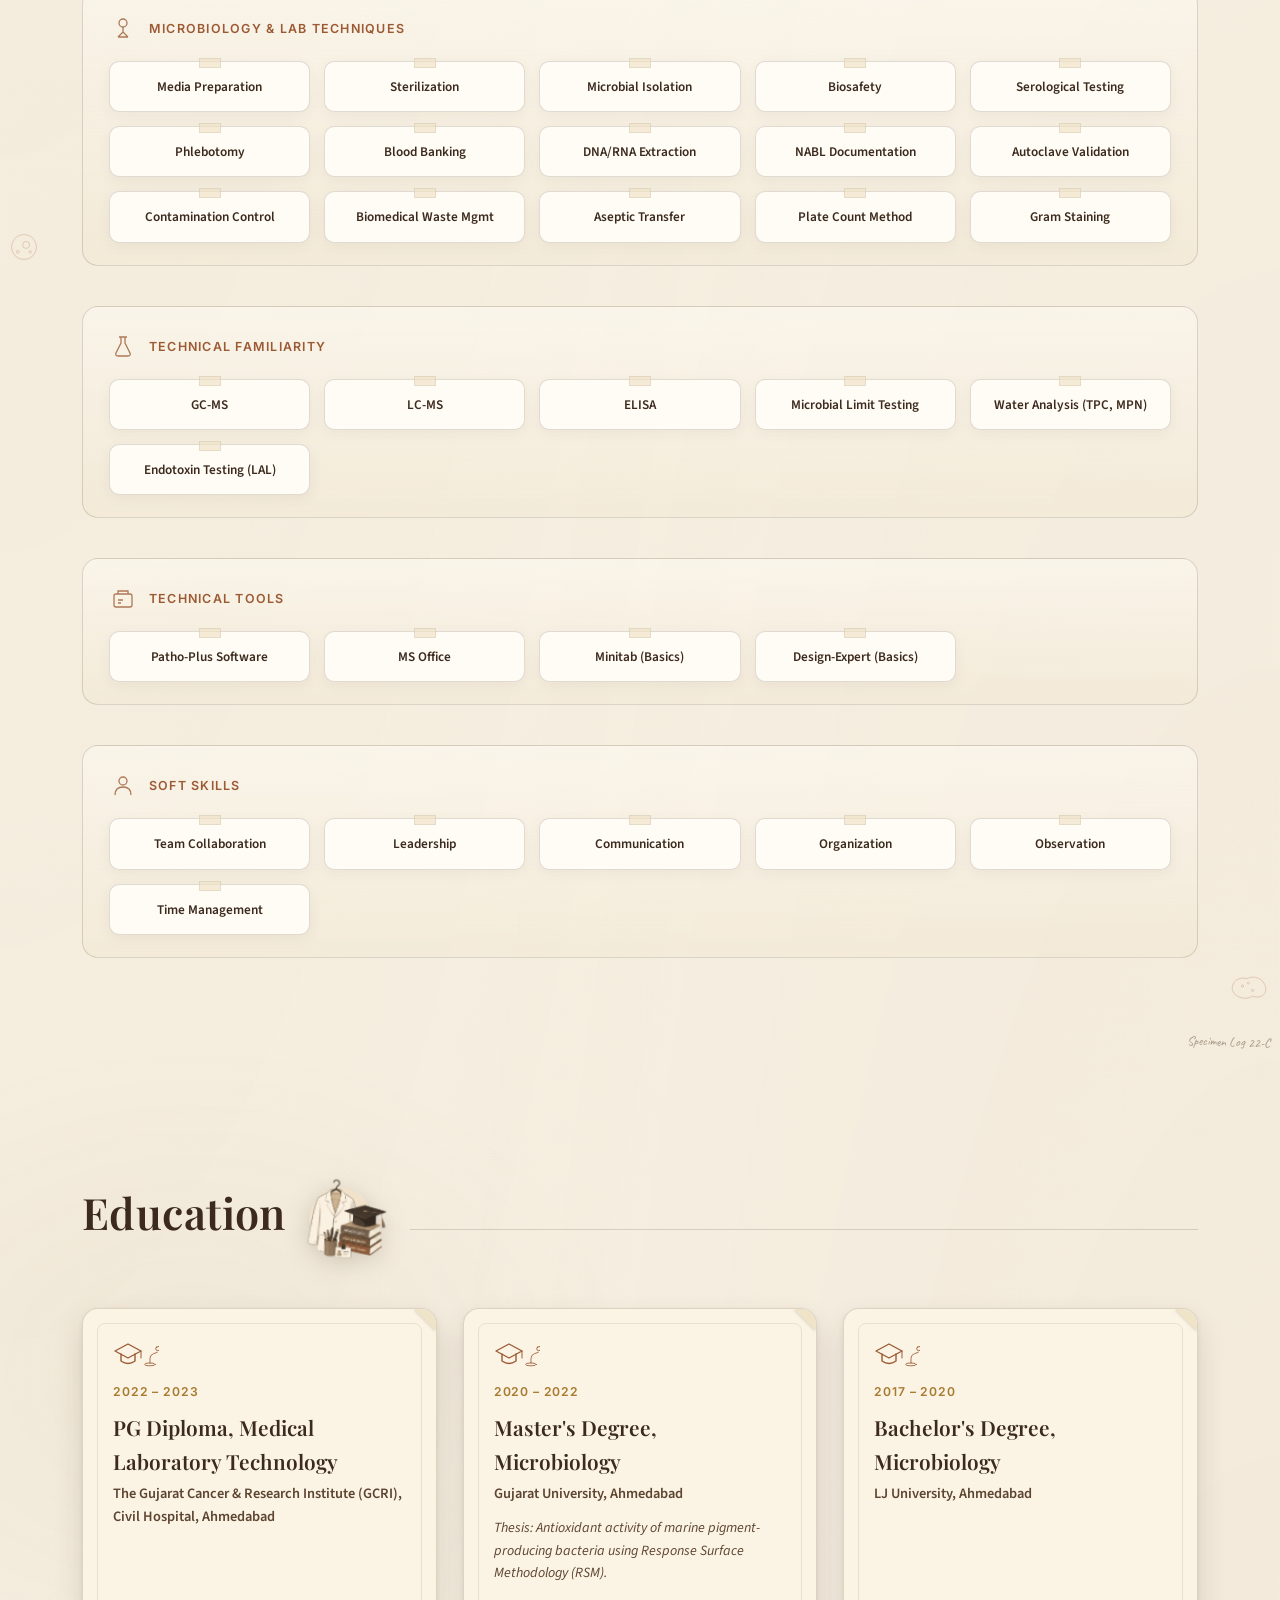
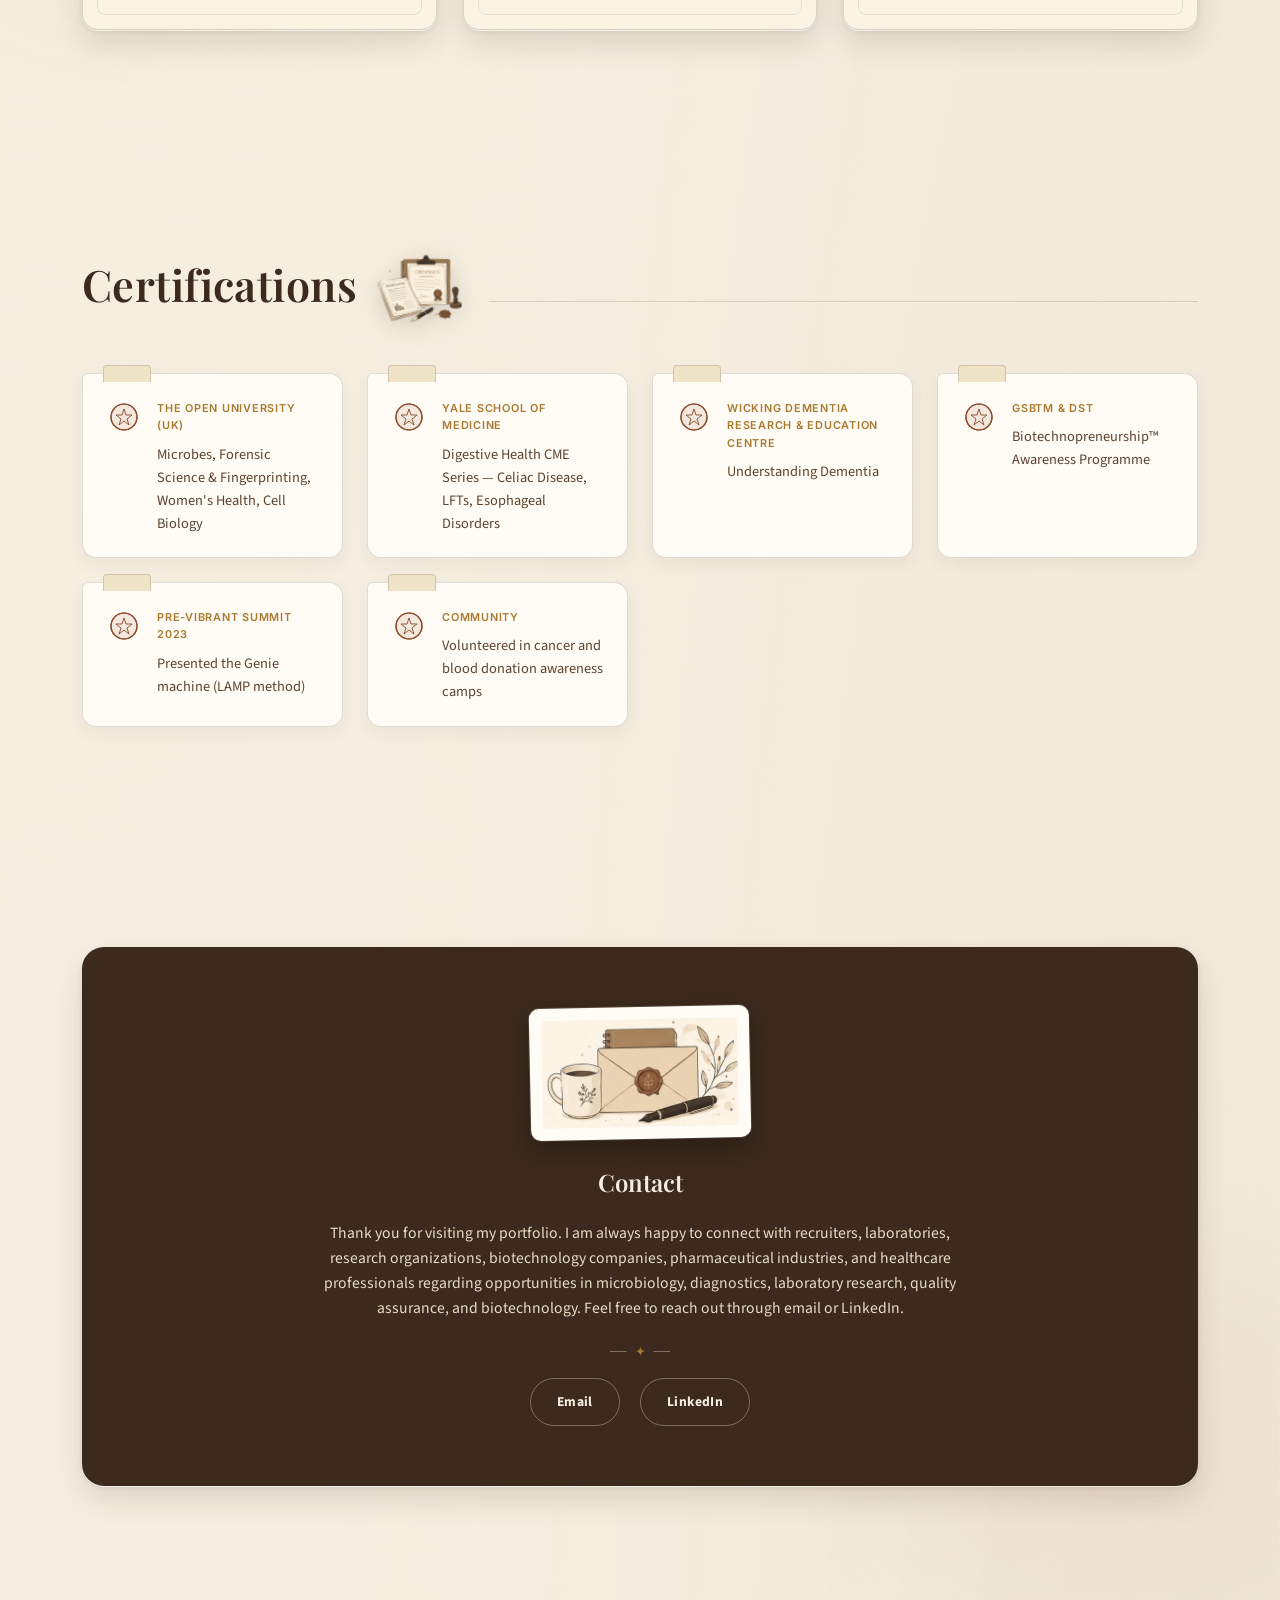
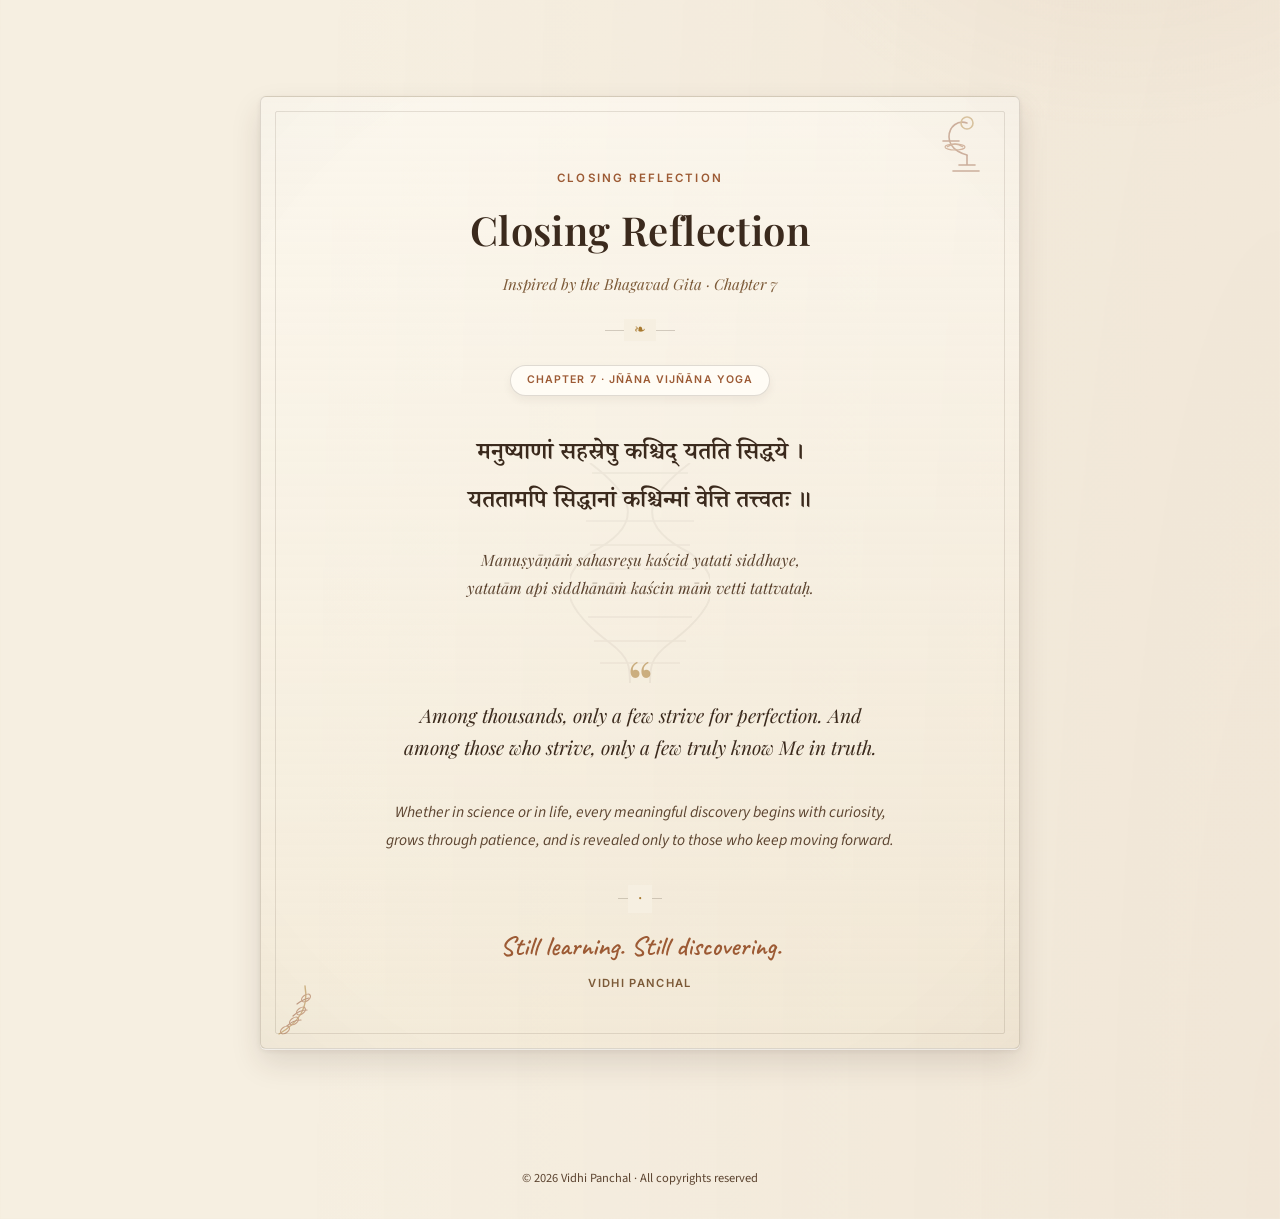
==== commit 23d52fd7: "Update index.html" ====
--- a/index.html
+++ b/index.html
@@ -32,7 +32,7 @@
         <circle cx="13" cy="13" r="7"/>
         <path d="M13 8.5 V17.5 M9.5 13 H16.5" stroke-width="1"/>
       </svg>
-      <span>VIDHI PANCHAL<small>Field Notebook</small></span>
+      <span>VIDHI PANCHAL<small>Portfolio</small></span>
     </div>
     <ul class="navlinks">
       <li><a href="#home">Home</a></li>
@@ -438,7 +438,7 @@
   </div>
 </section>
 
-<footer>&copy; 2026 Vidhi Panchal · Field notes from the bench</footer>
+<footer>&copy; 2026 Vidhi Panchal · All copyrights reserved</footer>
 
 <script src="script.js"></script>
 </body>
